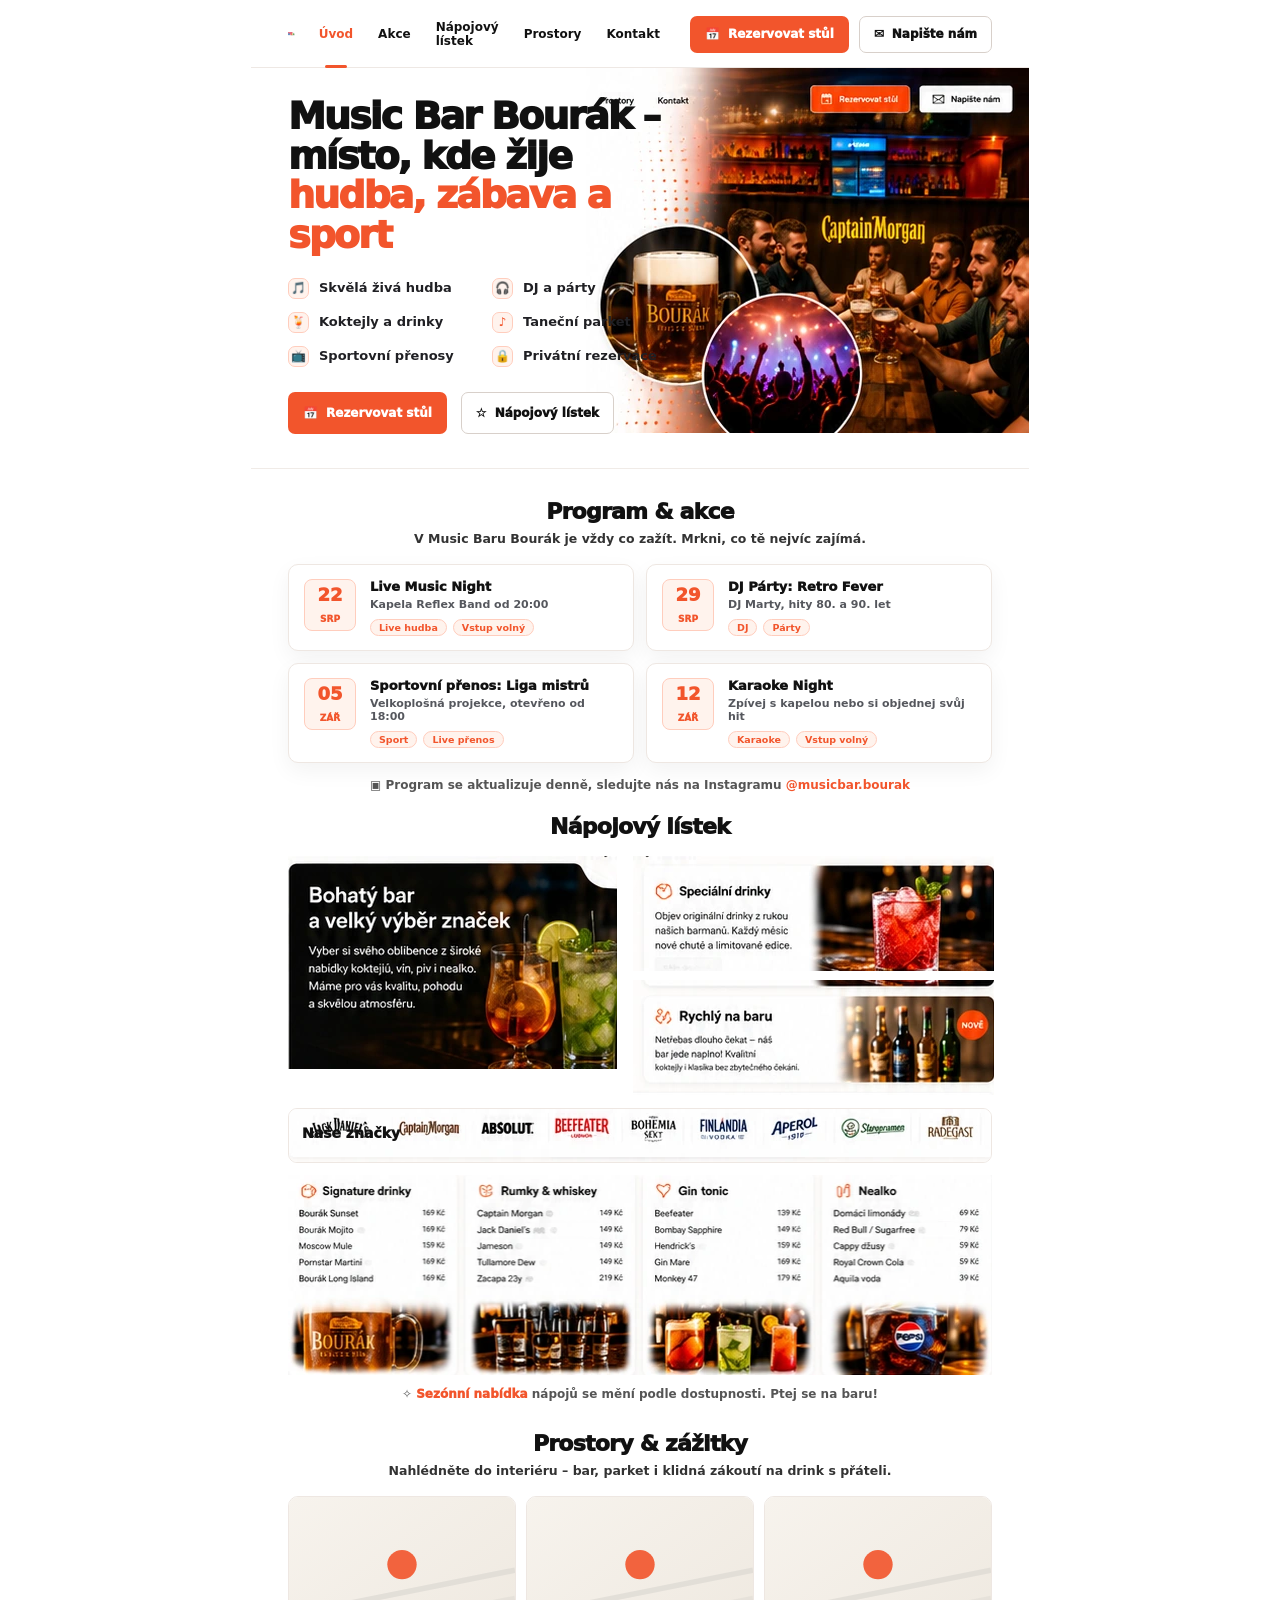
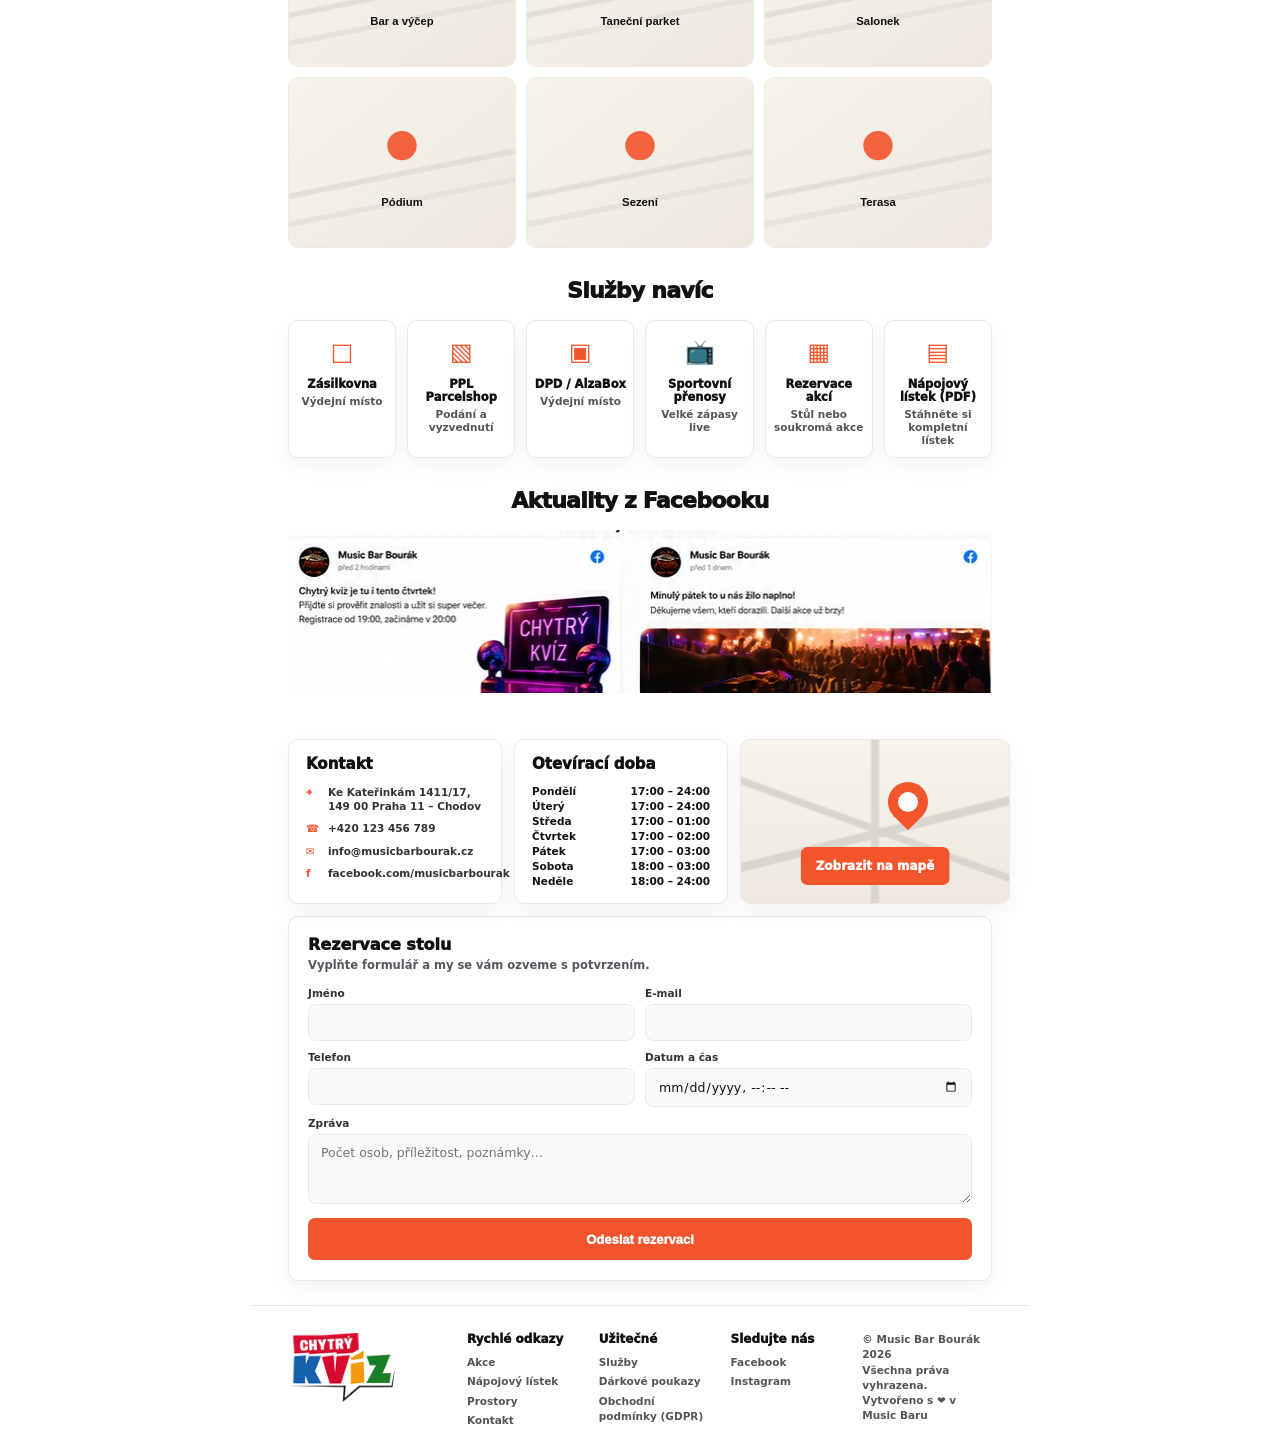
==== index.html @ 4936bbae "Add static onepage site for Music Bar Bourák (Step 1) Refactors the provided HTML/CSS mockup into a " ====
<!doctype html>
<html lang="cs">
<head>
<meta charset="utf-8">
<meta name="viewport" content="width=device-width, initial-scale=1, viewport-fit=cover">
<title>Music Bar Bourák – hudba, zábava a sport</title>
<meta name="description" content="Music Bar Bourák: živá hudba, DJ párty, koktejly, sportovní přenosy a privátní rezervace. Praha 11 – Chodov.">
<style>
:root {
  --orange:#f2552c;
  --ink:#111;
  --muted:#55575d;
  --line:#eee7e2;
  --bg:#fff;
  --max:778px;
}
* { box-sizing:border-box; }
html {
  scroll-behavior:smooth;
  scroll-padding-top:80px;
}
body {
  margin:0;
  background:#fff;
  color:var(--ink);
  font-family:Inter, ui-sans-serif, system-ui, -apple-system, BlinkMacSystemFont, "Segoe UI", Arial, sans-serif;
  -webkit-font-smoothing:antialiased;
}
a { color:inherit; text-decoration:none; }
img { display:block; max-width:100%; }
.page {
  width:min(100%, var(--max));
  margin:0 auto;
  background:#fff;
  overflow:hidden;
}
.container {
  width:704px;
  max-width:calc(100% - 64px);
  margin:0 auto;
}
.header {
  height:68px;
  position:sticky;
  top:0;
  z-index:40;
  background:rgba(255,255,255,.96);
  backdrop-filter:blur(14px);
  border-bottom:1px solid #eee8e4;
}
.header-inner {
  height:68px;
  display:flex;
  align-items:center;
  gap:24px;
}
.logo img {
  width:104px;
  height:auto;
}
.nav {
  margin-left:auto;
  display:flex;
  align-items:center;
  gap:25px;
  font-size:12px;
  font-weight:850;
}
.nav a {
  position:relative;
  height:68px;
  display:flex;
  align-items:center;
}
.nav a.active {
  color:var(--orange);
}
.nav a.active::after {
  content:"";
  position:absolute;
  left:0;
  right:0;
  bottom:0;
  width:22px;
  height:3px;
  margin:auto;
  border-radius:20px;
  background:var(--orange);
}
.header-buttons {
  display:flex;
  gap:10px;
  margin-left:6px;
}
.btn {
  height:37px;
  display:inline-flex;
  align-items:center;
  justify-content:center;
  gap:8px;
  padding:0 14px;
  border-radius:7px;
  font-size:12px;
  font-weight:950;
  white-space:nowrap;
  border:1px solid transparent;
}
.btn-primary {
  background:var(--orange);
  color:white;
}
.btn-outline {
  background:white;
  color:#111;
  border-color:#d8d0ca;
}

.hero {
  position:relative;
  min-height:310px;
  border-bottom:1px solid #f0ebe7;
  overflow:hidden;
}
.hero-visual {
  position:absolute;
  top:0;
  right:0;
  width:443px;
  height:365px;
  z-index:1;
}
.hero-visual img {
  width:100%;
  height:100%;
  object-fit:cover;
}
.hero-copy {
  position:relative;
  z-index:2;
  width:380px;
  padding:29px 0 34px;
}
.hero-copy h1 {
  margin:0;
  font-size:38px;
  line-height:1.04;
  letter-spacing:-.052em;
  font-weight:950;
}
.hero-copy h1 span {
  color:var(--orange);
}
.features {
  margin:23px 0 0;
  padding:0;
  list-style:none;
  display:grid;
  grid-template-columns:1fr 1fr;
  gap:13px 28px;
}
.features li {
  display:flex;
  align-items:center;
  gap:10px;
  font-size:13px;
  line-height:1.15;
  color:#202024;
  font-weight:800;
}
.ico {
  width:21px;
  height:21px;
  border-radius:7px;
  background:#fff3ed;
  border:1px solid #ffcdbd;
  color:var(--orange);
  display:grid;
  place-items:center;
  font-size:12px;
  flex:0 0 auto;
}
.hero-actions {
  display:flex;
  gap:14px;
  margin-top:25px;
}
.hero-actions .btn {
  height:42px;
  min-width:132px;
  border-radius:7px;
}

.section {
  padding:31px 0 0;
}
.section-title {
  text-align:center;
  margin-bottom:18px;
}
.section-title h2 {
  margin:0;
  font-size:22px;
  line-height:1.05;
  letter-spacing:-.035em;
  font-weight:950;
}
.section-title p {
  margin:8px auto 0;
  color:#333;
  font-size:12.5px;
  font-weight:550;
}
.slice {
  width:100%;
  border-radius:0;
}
.program-note {
  margin:15px auto 0;
  text-align:center;
  color:#555;
  font-size:12px;
  font-weight:650;
}
.program-note span {
  color:var(--orange);
  font-weight:900;
}

/* Program & akce */
.events {
  display:grid;
  grid-template-columns:repeat(2,1fr);
  gap:12px;
}
.event-card {
  display:flex;
  gap:14px;
  padding:14px 15px;
  border:1px solid var(--line);
  border-radius:10px;
  background:#fff;
  box-shadow:0 8px 22px rgba(25,18,14,.05);
}
.event-date {
  flex:0 0 auto;
  width:52px;
  height:52px;
  border-radius:8px;
  background:#fff3ed;
  border:1px solid #ffcdbd;
  color:var(--orange);
  display:grid;
  place-items:center;
  text-align:center;
  font-weight:950;
  line-height:1.1;
}
.event-date .day { font-size:18px; }
.event-date .mon { font-size:9px; text-transform:uppercase; }
.event-body h3 {
  margin:0 0 4px;
  font-size:13px;
  font-weight:950;
}
.event-body p {
  margin:0 0 8px;
  font-size:11px;
  color:var(--muted);
  font-weight:650;
}
.event-tags {
  display:flex;
  gap:6px;
  flex-wrap:wrap;
}
.event-tags span {
  font-size:9.5px;
  font-weight:800;
  color:var(--orange);
  background:#fff3ed;
  border:1px solid #ffcdbd;
  border-radius:20px;
  padding:2px 8px;
}

.drink-section {
  padding-top:23px;
}
.drink-layout {
  display:grid;
  grid-template-columns:329px 361px;
  gap:16px;
  align-items:start;
}
.drink-stack {
  display:grid;
  gap:9px;
}
.brands {
  margin-top:13px;
  position:relative;
  overflow:hidden;
  border-radius:9px;
  border:1px solid #eee7e2;
  background:white;
}
.brands-title {
  position:absolute;
  z-index:2;
  left:13px;
  top:16px;
  font-size:14px;
  font-weight:950;
}
.brand-track {
  width:max-content;
  display:flex;
  animation:brandsMove 32s linear infinite;
}
.brand-track img {
  width:704px;
  max-width:none;
  height:53px;
  object-fit:cover;
}
.brands:hover .brand-track {
  animation-play-state:paused;
}
@keyframes brandsMove {
  from { transform:translateX(0); }
  to { transform:translateX(-704px); }
}

.drink-foot {
  text-align:center;
  margin:12px 0 0;
  font-size:12px;
  color:#555;
  font-weight:650;
}
.drink-foot span {
  color:var(--orange);
  font-weight:950;
}
.services {
  display:grid;
  grid-template-columns:repeat(6,1fr);
  gap:11px;
}
.service-card {
  min-height:96px;
  padding:14px 6px 10px;
  border:1px solid #eee7e2;
  border-radius:10px;
  background:#fff;
  text-align:center;
  box-shadow:0 8px 22px rgba(25,18,14,.05);
}
.service-icon {
  width:35px;
  height:35px;
  margin:0 auto 8px;
  display:grid;
  place-items:center;
  color:var(--orange);
  font-size:24px;
}
.service-card h3 {
  margin:0 0 4px;
  font-size:11.5px;
  line-height:1.12;
  font-weight:950;
}
.service-card p {
  margin:0;
  color:#555;
  font-size:10.5px;
  line-height:1.25;
  font-weight:650;
}

/* Prostory & zážitky - fotogalerie */
.gallery {
  display:grid;
  grid-template-columns:repeat(3,1fr);
  gap:10px;
}
.gallery figure {
  margin:0;
  overflow:hidden;
  border-radius:10px;
  border:1px solid var(--line);
  aspect-ratio:4/3;
}
.gallery img {
  width:100%;
  height:100%;
  object-fit:cover;
}

.contact-wrap {
  display:grid;
  grid-template-columns:214px 214px 270px;
  gap:12px;
  margin-top:15px;
}
.info-card {
  min-height:150px;
  border:1px solid #eee7e2;
  border-radius:10px;
  background:white;
  box-shadow:0 8px 22px rgba(25,18,14,.05);
  padding:16px 17px;
}
.info-card h3 {
  margin:0 0 13px;
  font-size:15px;
  line-height:1.1;
  font-weight:950;
}
.contact-list {
  display:grid;
  gap:8px;
}
.contact-list div {
  display:flex;
  gap:8px;
  color:#333;
  font-size:10.5px;
  line-height:1.35;
  font-weight:650;
}
.contact-list b {
  color:var(--orange);
  width:14px;
  flex:0 0 auto;
}
.hours {
  display:grid;
  gap:3px;
  color:#111;
  font-size:10.5px;
  font-weight:650;
}
.hours div {
  display:flex;
  justify-content:space-between;
  gap:10px;
}
.map {
  position:relative;
  min-height:150px;
  overflow:hidden;
  border-radius:10px;
  border:1px solid #eee7e2;
  background:
    linear-gradient(20deg, transparent 45%, #d9d6d0 46% 48%, transparent 49%),
    linear-gradient(-14deg, transparent 42%, #d9d6d0 43% 46%, transparent 47%),
    linear-gradient(90deg, transparent 48%, #d9d6d0 49% 51%, transparent 52%),
    linear-gradient(#f7f3ed,#eee8df);
  box-shadow:0 8px 22px rgba(25,18,14,.05);
}
.pin {
  position:absolute;
  left:55%;
  top:26%;
  width:40px;
  height:40px;
  border-radius:50% 50% 50% 0;
  background:var(--orange);
  transform:rotate(-45deg);
}
.pin::after {
  content:"";
  position:absolute;
  inset:10px;
  border-radius:50%;
  background:white;
}
.map .btn {
  position:absolute;
  left:50%;
  bottom:18px;
  transform:translateX(-50%);
  height:38px;
  min-width:130px;
}

/* Rezervační formulář */
.reserve-card {
  margin-top:12px;
  border:1px solid var(--line);
  border-radius:10px;
  background:#fff;
  box-shadow:0 8px 22px rgba(25,18,14,.05);
  padding:18px 19px 20px;
}
.reserve-card h3 {
  margin:0 0 4px;
  font-size:16px;
  font-weight:950;
}
.reserve-card > p {
  margin:0 0 15px;
  font-size:11.5px;
  color:var(--muted);
  font-weight:600;
}
.reserve-form {
  display:grid;
  grid-template-columns:1fr 1fr;
  gap:10px;
}
.field-full { grid-column:1 / -1; }
.reserve-form label {
  display:block;
  margin-bottom:5px;
  font-size:10.5px;
  font-weight:800;
  color:#333;
}
.reserve-form input,
.reserve-form textarea {
  width:100%;
  padding:10px 12px;
  border:1px solid #eee7e2;
  border-radius:8px;
  background:#fbf9f7;
  font-family:inherit;
  font-size:12.5px;
  color:var(--ink);
}
.reserve-form input:focus,
.reserve-form textarea:focus {
  outline:2px solid var(--orange);
  outline-offset:1px;
  background:#fff;
}
.reserve-form textarea {
  resize:vertical;
  min-height:70px;
}
.reserve-form .btn {
  height:42px;
  width:100%;
  border:none;
  cursor:pointer;
  font-size:13px;
}

.footer {
  margin-top:24px;
  padding:26px 0 22px;
  border-top:1px solid #eee7e2;
}
.footer-grid {
  display:grid;
  grid-template-columns:160px 1fr 1fr 1fr 1.15fr;
  gap:19px;
  align-items:start;
}
.footer-logo {
  width:115px;
}
.footer h4 {
  margin:0 0 9px;
  font-size:12px;
  font-weight:950;
}
.footer ul {
  list-style:none;
  margin:0;
  padding:0;
  display:grid;
  gap:4px;
}
.footer li,
.footer p {
  margin:0;
  color:#555;
  font-size:10.5px;
  line-height:1.45;
  font-weight:600;
}

.mobile-nav {
  display:none;
}

@media (max-width:780px) {
  .page {
    width:100%;
  }
  .container {
    width:calc(100% - 24px);
    max-width:none;
  }
  .nav,.header-buttons {
    display:none;
  }
  .header-inner {
    height:64px;
  }
  .hero {
    min-height:auto;
  }
  .hero-copy {
    width:100%;
    padding:26px 0 18px;
  }
  .hero-copy h1 {
    font-size:38px;
  }
  .features {
    grid-template-columns:1fr;
  }
  .hero-visual {
    position:relative;
    width:100%;
    height:auto;
  }
  .hero-visual img {
    height:auto;
  }
  .drink-layout,
  .contact-wrap,
  .footer-grid {
    grid-template-columns:1fr;
  }
  .services,
  .events,
  .gallery {
    grid-template-columns:repeat(2,1fr);
  }
  .reserve-form {
    grid-template-columns:1fr;
  }
  .brands-title {
    position:static;
    padding:12px 12px 0;
  }
  .brand-track img {
    width:704px;
  }
  body {
    padding-bottom:96px;
  }
  .mobile-nav {
    position:fixed;
    left:12px;
    right:12px;
    bottom:12px;
    z-index:80;
    display:grid;
    grid-template-columns:repeat(4,1fr);
    gap:8px;
    padding:9px;
    border-radius:18px;
    background:rgba(16,16,16,.96);
    box-shadow:0 18px 34px rgba(0,0,0,.24);
  }
  .mobile-nav a {
    display:grid;
    place-items:center;
    color:white;
    font-size:11px;
    font-weight:800;
  }
  .mobile-nav span {
    font-size:17px;
  }
}
</style>
</head>
<body>
<div class="page">
  <header class="header">
    <div class="container header-inner">
      <a class="logo" href="#uvod" aria-label="Music Bar Bourák – úvod"><img src="assets/images/logo.png" alt="Music Bar Bourák"></a>
      <nav class="nav" aria-label="Hlavní navigace">
        <a class="active" href="#uvod">Úvod</a>
        <a href="#program">Akce</a>
        <a href="#napoje">Nápojový lístek</a>
        <a href="#prostory">Prostory</a>
        <a href="#kontakt">Kontakt</a>
      </nav>
      <div class="header-buttons">
        <a class="btn btn-primary" href="#kontakt"><span aria-hidden="true">📅</span> Rezervovat stůl</a>
        <a class="btn btn-outline" href="#kontakt"><span aria-hidden="true">✉</span> Napište nám</a>
      </div>
    </div>
  </header>

  <main id="uvod">
    <section class="hero">
      <div class="container">
        <div class="hero-copy">
          <h1>Music Bar Bourák –<br>místo, kde žije<br><span>hudba, zábava a sport</span></h1>
          <ul class="features">
            <li><span class="ico" aria-hidden="true">🎵</span>Skvělá živá hudba</li>
            <li><span class="ico" aria-hidden="true">🎧</span>DJ a párty</li>
            <li><span class="ico" aria-hidden="true">🍹</span>Koktejly a drinky</li>
            <li><span class="ico" aria-hidden="true">♪</span>Taneční parket</li>
            <li><span class="ico" aria-hidden="true">📺</span>Sportovní přenosy</li>
            <li><span class="ico" aria-hidden="true">🔒</span>Privátní rezervace</li>
          </ul>
          <div class="hero-actions">
            <a class="btn btn-primary" href="#kontakt"><span aria-hidden="true">📅</span> Rezervovat stůl</a>
            <a class="btn btn-outline" href="#napoje"><span aria-hidden="true">☆</span> Nápojový lístek</a>
          </div>
        </div>
        <div class="hero-visual">
          <img src="assets/images/hero.webp" alt="Interiér Music Bar Bourák s barem a hosty">
        </div>
      </div>
    </section>

    <section class="section" id="program">
      <div class="container">
        <div class="section-title">
          <h2>Program & akce</h2>
          <p>V Music Baru Bourák je vždy co zažít. Mrkni, co tě nejvíc zajímá.</p>
        </div>
        <div class="events">
          <article class="event-card">
            <div class="event-date" aria-hidden="true"><span class="day">22</span><span class="mon">Srp</span></div>
            <div class="event-body">
              <h3>Live Music Night</h3>
              <p>Kapela Reflex Band od 20:00</p>
              <div class="event-tags"><span>Live hudba</span><span>Vstup volný</span></div>
            </div>
          </article>
          <article class="event-card">
            <div class="event-date" aria-hidden="true"><span class="day">29</span><span class="mon">Srp</span></div>
            <div class="event-body">
              <h3>DJ Párty: Retro Fever</h3>
              <p>DJ Marty, hity 80. a 90. let</p>
              <div class="event-tags"><span>DJ</span><span>Párty</span></div>
            </div>
          </article>
          <article class="event-card">
            <div class="event-date" aria-hidden="true"><span class="day">05</span><span class="mon">Zář</span></div>
            <div class="event-body">
              <h3>Sportovní přenos: Liga mistrů</h3>
              <p>Velkoplošná projekce, otevřeno od 18:00</p>
              <div class="event-tags"><span>Sport</span><span>Live přenos</span></div>
            </div>
          </article>
          <article class="event-card">
            <div class="event-date" aria-hidden="true"><span class="day">12</span><span class="mon">Zář</span></div>
            <div class="event-body">
              <h3>Karaoke Night</h3>
              <p>Zpívej s kapelou nebo si objednej svůj hit</p>
              <div class="event-tags"><span>Karaoke</span><span>Vstup volný</span></div>
            </div>
          </article>
        </div>
        <p class="program-note">▣ Program se aktualizuje denně, sledujte nás na Instagramu <span>@musicbar.bourak</span></p>
      </div>
    </section>

    <section class="section drink-section" id="napoje">
      <div class="container">
        <div class="section-title">
          <h2>Nápojový lístek</h2>
        </div>

        <div class="drink-layout">
          <img src="assets/images/drinks-bar.webp" alt="Bohatý bar a velký výběr značek" loading="lazy">
          <div class="drink-stack">
            <img src="assets/images/drinks-special.webp" alt="Speciální drinky" loading="lazy">
            <img src="assets/images/drinks-news.webp" alt="Novinky na baru" loading="lazy">
          </div>
        </div>

        <div class="brands">
          <div class="brands-title">Naše značky</div>
          <div class="brands-slider">
            <div class="brand-track">
              <img src="assets/images/brands-strip.webp" alt="Značky alkoholu na baru" loading="lazy">
              <img src="assets/images/brands-strip.webp" alt="" loading="lazy">
              <img src="assets/images/brands-strip.webp" alt="" loading="lazy">
            </div>
          </div>
        </div>

        <img class="slice" style="margin-top:12px" src="assets/images/drinks-menu.webp" alt="Kategorie nápojového lístku" loading="lazy">
        <p class="drink-foot">✧ <span>Sezónní nabídka</span> nápojů se mění podle dostupnosti. Ptej se na baru!</p>
      </div>
    </section>

    <section class="section" id="prostory">
      <div class="container">
        <div class="section-title">
          <h2>Prostory & zážitky</h2>
          <p>Nahlédněte do interiéru – bar, parket i klidná zákoutí na drink s přáteli.</p>
        </div>
        <div class="gallery">
          <figure><img src="assets/images/prostory/prostory-1.svg" alt="Bar a výčep Music Bar Bourák" loading="lazy"></figure>
          <figure><img src="assets/images/prostory/prostory-2.svg" alt="Taneční parket" loading="lazy"></figure>
          <figure><img src="assets/images/prostory/prostory-3.svg" alt="Salonek pro privátní akce" loading="lazy"></figure>
          <figure><img src="assets/images/prostory/prostory-4.svg" alt="Pódium pro živou hudbu" loading="lazy"></figure>
          <figure><img src="assets/images/prostory/prostory-5.svg" alt="Sezení pro hosty" loading="lazy"></figure>
          <figure><img src="assets/images/prostory/prostory-6.svg" alt="Terasa" loading="lazy"></figure>
        </div>
      </div>
    </section>

    <section class="section" id="sluzby">
      <div class="container">
        <div class="section-title">
          <h2>Služby navíc</h2>
        </div>
        <div class="services">
          <article class="service-card"><div class="service-icon" aria-hidden="true">□</div><h3>Zásilkovna</h3><p>Výdejní místo</p></article>
          <article class="service-card"><div class="service-icon" aria-hidden="true">▧</div><h3>PPL Parcelshop</h3><p>Podání a vyzvednutí</p></article>
          <article class="service-card"><div class="service-icon" aria-hidden="true">▣</div><h3>DPD / AlzaBox</h3><p>Výdejní místo</p></article>
          <article class="service-card"><div class="service-icon" aria-hidden="true">📺</div><h3>Sportovní přenosy</h3><p>Velké zápasy live</p></article>
          <article class="service-card"><div class="service-icon" aria-hidden="true">▦</div><h3>Rezervace akcí</h3><p>Stůl nebo soukromá akce</p></article>
          <article class="service-card"><div class="service-icon" aria-hidden="true">▤</div><h3>Nápojový lístek (PDF)</h3><p>Stáhněte si kompletní lístek</p></article>
        </div>
      </div>
    </section>

    <section class="section" id="facebook">
      <div class="container">
        <div class="section-title">
          <h2>Aktuality z Facebooku</h2>
        </div>
        <img class="slice" src="assets/images/facebook-feed.webp" alt="Aktuality z Facebooku" loading="lazy">
      </div>
    </section>

    <section class="section" id="kontakt">
      <div class="container">
        <div class="contact-wrap">
          <article class="info-card">
            <h3>Kontakt</h3>
            <div class="contact-list">
              <div><b aria-hidden="true">⌖</b><span>Ke Kateřinkám 1411/17,<br>149 00 Praha 11 – Chodov</span></div>
              <div><b aria-hidden="true">☎</b><span>+420 123 456 789</span></div>
              <div><b aria-hidden="true">✉</b><span>info@musicbarbourak.cz</span></div>
              <div><b aria-hidden="true">f</b><span>facebook.com/musicbarbourak</span></div>
            </div>
          </article>
          <article class="info-card">
            <h3>Otevírací doba</h3>
            <div class="hours">
              <div><span>Pondělí</span><b>17:00 – 24:00</b></div>
              <div><span>Úterý</span><b>17:00 – 24:00</b></div>
              <div><span>Středa</span><b>17:00 – 01:00</b></div>
              <div><span>Čtvrtek</span><b>17:00 – 02:00</b></div>
              <div><span>Pátek</span><b>17:00 – 03:00</b></div>
              <div><span>Sobota</span><b>18:00 – 03:00</b></div>
              <div><span>Neděle</span><b>18:00 – 24:00</b></div>
            </div>
          </article>
          <article class="map" aria-label="Mapa umístění baru">
            <div class="pin" aria-hidden="true"></div>
            <a class="btn btn-primary" href="https://www.google.com/maps/search/?api=1&query=Ke+Kate%C5%99ink%C3%A1m+1411%2F17+Praha">Zobrazit na mapě</a>
          </article>
        </div>

        <div class="reserve-card">
          <h3>Rezervace stolu</h3>
          <p>Vyplňte formulář a my se vám ozveme s potvrzením.</p>
          <form class="reserve-form" action="#" method="post">
            <div>
              <label for="res-name">Jméno</label>
              <input id="res-name" name="name" type="text" autocomplete="name" required>
            </div>
            <div>
              <label for="res-email">E-mail</label>
              <input id="res-email" name="email" type="email" autocomplete="email" required>
            </div>
            <div>
              <label for="res-phone">Telefon</label>
              <input id="res-phone" name="phone" type="tel" autocomplete="tel">
            </div>
            <div>
              <label for="res-date">Datum a čas</label>
              <input id="res-date" name="date" type="datetime-local">
            </div>
            <div class="field-full">
              <label for="res-message">Zpráva</label>
              <textarea id="res-message" name="message" placeholder="Počet osob, příležitost, poznámky…"></textarea>
            </div>
            <div class="field-full">
              <button class="btn btn-primary" type="submit">Odeslat rezervaci</button>
            </div>
          </form>
        </div>
      </div>
    </section>
  </main>

  <footer class="footer">
    <div class="container footer-grid">
      <div><img class="footer-logo" src="assets/images/logo.png" alt="Music Bar Bourák" loading="lazy"></div>
      <div><h4>Rychlé odkazy</h4><ul><li>Akce</li><li>Nápojový lístek</li><li>Prostory</li><li>Kontakt</li></ul></div>
      <div><h4>Užitečné</h4><ul><li>Služby</li><li>Dárkové poukazy</li><li>Obchodní podmínky (GDPR)</li></ul></div>
      <div><h4>Sledujte nás</h4><ul><li>Facebook</li><li>Instagram</li></ul></div>
      <div><p>© Music Bar Bourák 2026<br>Všechna práva vyhrazena.</p><p>Vytvořeno s ❤ v Music Baru</p></div>
    </div>
  </footer>
</div>

<nav class="mobile-nav" aria-label="Mobilní navigace">
  <a href="#program"><span aria-hidden="true">▦</span>Akce</a>
  <a href="#napoje"><span aria-hidden="true">🍹</span>Nápoje</a>
  <a href="#sluzby"><span aria-hidden="true">□</span>Služby</a>
  <a href="#kontakt"><span aria-hidden="true">⌖</span>Kontakt</a>
</nav>
</body>
</html>
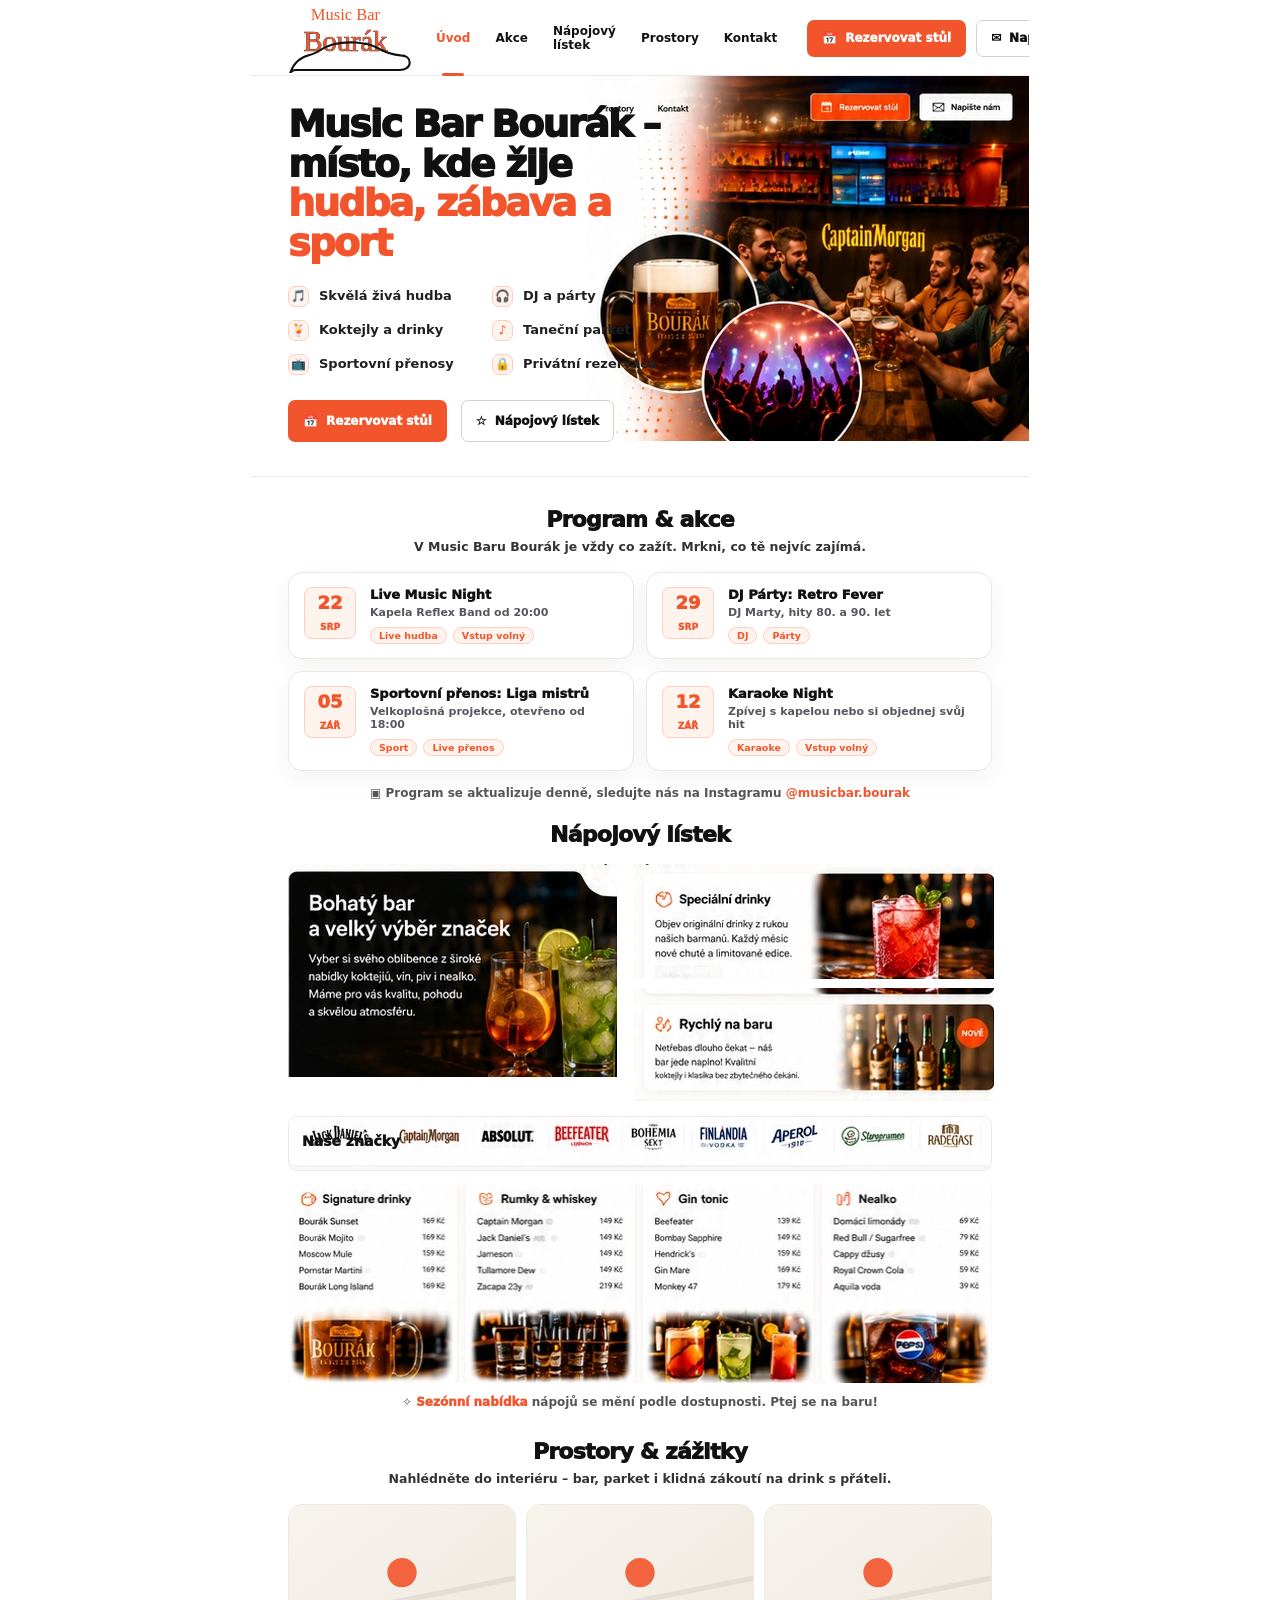
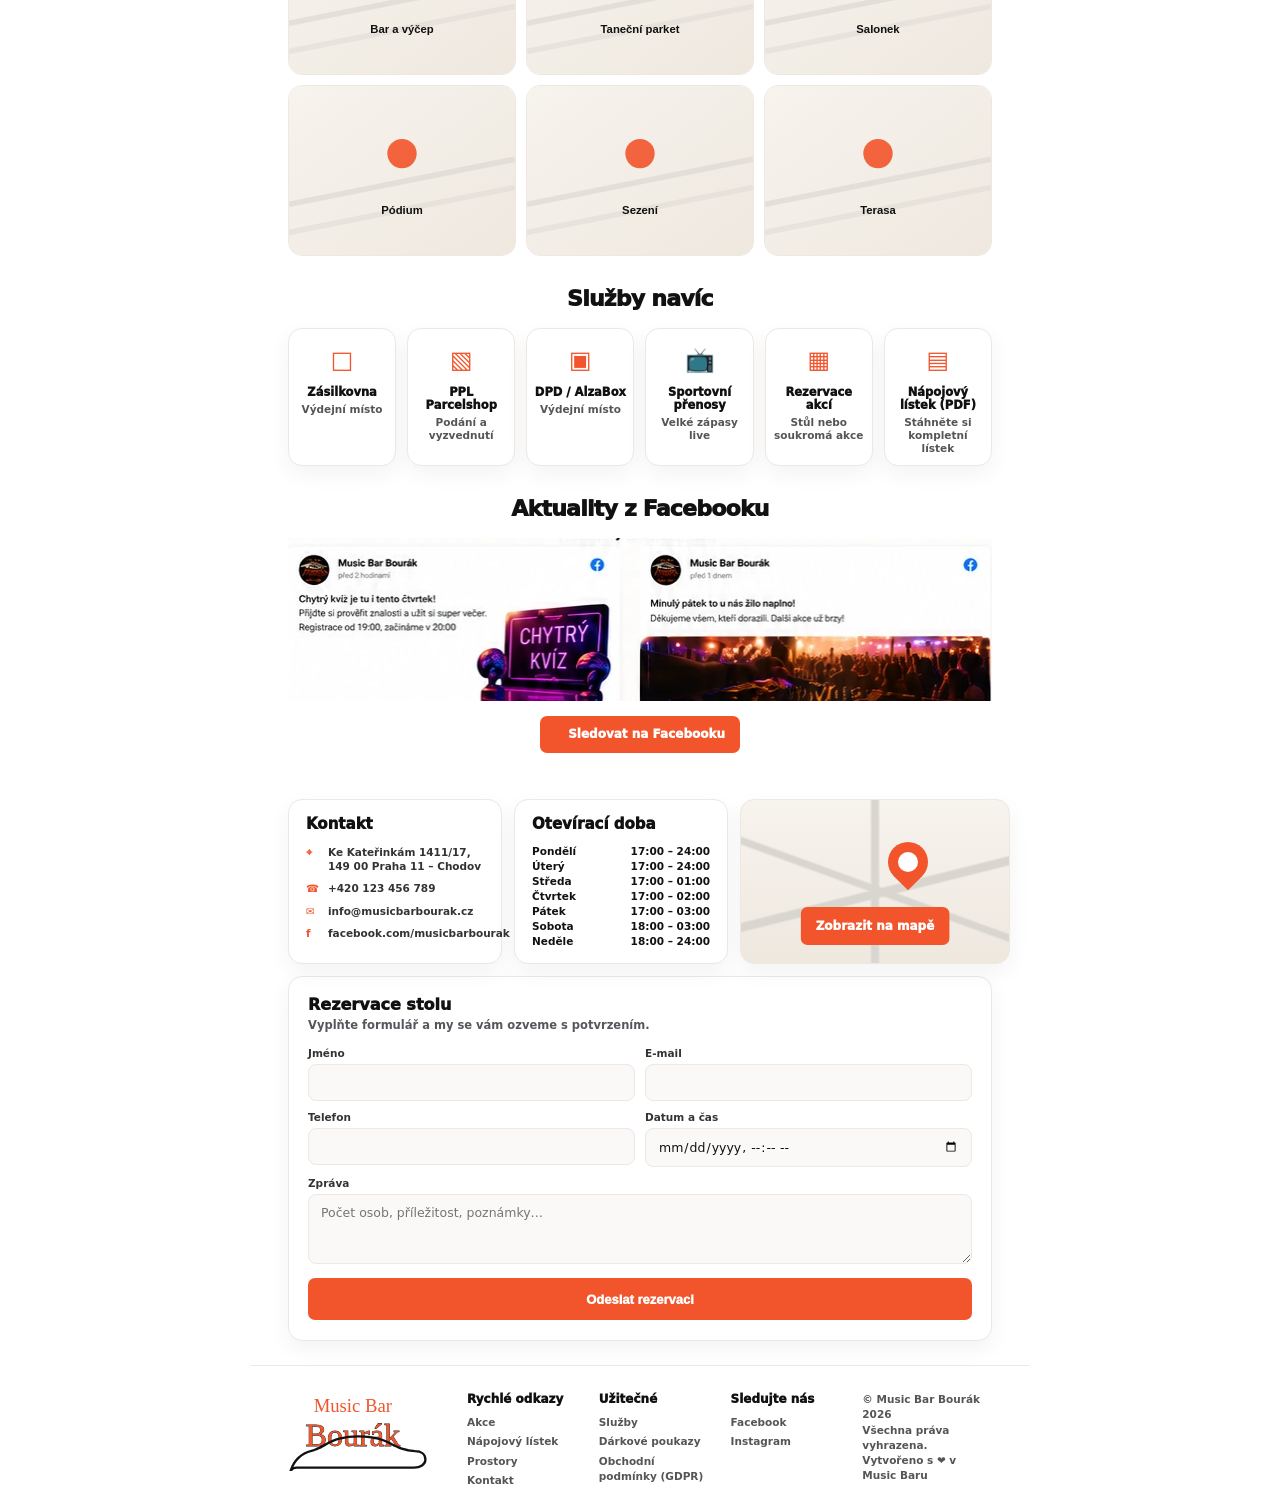
==== commit 4f483a44: "Redesign logo, bigger mobile cards, and wire up Facebook link - Replace the extracted mockup logo wi" ====
--- a/index.html
+++ b/index.html
@@ -6,6 +6,20 @@
 <title>Music Bar Bourák – hudba, zábava a sport</title>
 <meta name="description" content="Music Bar Bourák: živá hudba, DJ párty, koktejly, sportovní přenosy a privátní rezervace. Praha 11 – Chodov.">
 <style>
+@font-face {
+  font-family:'Lobster';
+  src:url('assets/fonts/lobster-latin.woff2') format('woff2');
+  font-weight:400;
+  font-style:normal;
+  font-display:swap;
+}
+@font-face {
+  font-family:'Yellowtail';
+  src:url('assets/fonts/yellowtail-latin.woff2') format('woff2');
+  font-weight:400;
+  font-style:normal;
+  font-display:swap;
+}
 :root {
   --orange:#f2552c;
   --ink:#111;
@@ -17,7 +31,7 @@
 * { box-sizing:border-box; }
 html {
   scroll-behavior:smooth;
-  scroll-padding-top:80px;
+  scroll-padding-top:88px;
 }
 body {
   margin:0;
@@ -40,7 +54,7 @@
   margin:0 auto;
 }
 .header {
-  height:68px;
+  height:76px;
   position:sticky;
   top:0;
   z-index:40;
@@ -49,13 +63,16 @@
   border-bottom:1px solid #eee8e4;
 }
 .header-inner {
-  height:68px;
+  height:76px;
   display:flex;
   align-items:center;
   gap:24px;
 }
-.logo img {
-  width:104px;
+.logo {
+  display:flex;
+}
+.logo svg {
+  width:124px;
   height:auto;
 }
 .nav {
@@ -68,7 +85,7 @@
 }
 .nav a {
   position:relative;
-  height:68px;
+  height:76px;
   display:flex;
   align-items:center;
 }
@@ -237,7 +254,7 @@
   gap:14px;
   padding:14px 15px;
   border:1px solid var(--line);
-  border-radius:10px;
+  border-radius:14px;
   background:#fff;
   box-shadow:0 8px 22px rgba(25,18,14,.05);
 }
@@ -351,7 +368,7 @@
   min-height:96px;
   padding:14px 6px 10px;
   border:1px solid #eee7e2;
-  border-radius:10px;
+  border-radius:14px;
   background:#fff;
   text-align:center;
   box-shadow:0 8px 22px rgba(25,18,14,.05);
@@ -388,7 +405,7 @@
 .gallery figure {
   margin:0;
   overflow:hidden;
-  border-radius:10px;
+  border-radius:14px;
   border:1px solid var(--line);
   aspect-ratio:4/3;
 }
@@ -407,7 +424,7 @@
 .info-card {
   min-height:150px;
   border:1px solid #eee7e2;
-  border-radius:10px;
+  border-radius:14px;
   background:white;
   box-shadow:0 8px 22px rgba(25,18,14,.05);
   padding:16px 17px;
@@ -451,7 +468,7 @@
   position:relative;
   min-height:150px;
   overflow:hidden;
-  border-radius:10px;
+  border-radius:14px;
   border:1px solid #eee7e2;
   background:
     linear-gradient(20deg, transparent 45%, #d9d6d0 46% 48%, transparent 49%),
@@ -490,7 +507,7 @@
 .reserve-card {
   margin-top:12px;
   border:1px solid var(--line);
-  border-radius:10px;
+  border-radius:14px;
   background:#fff;
   box-shadow:0 8px 22px rgba(25,18,14,.05);
   padding:18px 19px 20px;
@@ -560,7 +577,12 @@
   align-items:start;
 }
 .footer-logo {
-  width:115px;
+  width:140px;
+}
+.footer-logo svg {
+  width:100%;
+  height:auto;
+  display:block;
 }
 .footer h4 {
   margin:0 0 9px;
@@ -598,8 +620,17 @@
   .nav,.header-buttons {
     display:none;
   }
+  html {
+    scroll-padding-top:100px;
+  }
+  .header {
+    height:88px;
+  }
   .header-inner {
-    height:64px;
+    height:88px;
+  }
+  .logo svg {
+    width:141px;
   }
   .hero {
     min-height:auto;
@@ -609,10 +640,17 @@
     padding:26px 0 18px;
   }
   .hero-copy h1 {
-    font-size:38px;
+    font-size:40px;
   }
   .features {
     grid-template-columns:1fr;
+  }
+  .features li {
+    font-size:15px;
+  }
+  .hero-actions .btn {
+    font-size:14px;
+    height:46px;
   }
   .hero-visual {
     position:relative;
@@ -622,6 +660,12 @@
   .hero-visual img {
     height:auto;
   }
+  .section-title h2 {
+    font-size:24px;
+  }
+  .section-title p {
+    font-size:14px;
+  }
   .drink-layout,
   .contact-wrap,
   .footer-grid {
@@ -630,7 +674,76 @@
   .services,
   .events,
   .gallery {
-    grid-template-columns:repeat(2,1fr);
+    grid-template-columns:1fr;
+  }
+  .event-card {
+    padding:16px 17px;
+  }
+  .event-body h3 {
+    font-size:15px;
+  }
+  .event-body p {
+    font-size:12.5px;
+  }
+  .event-tags span {
+    font-size:11px;
+  }
+  .gallery figure {
+    aspect-ratio:16/9;
+  }
+  .service-card {
+    text-align:left;
+    display:flex;
+    align-items:center;
+    gap:14px;
+    min-height:auto;
+    padding:14px 16px;
+  }
+  .service-icon {
+    margin:0;
+    flex:0 0 auto;
+  }
+  .service-card h3 {
+    font-size:14px;
+  }
+  .service-card p {
+    font-size:12px;
+  }
+  .program-note,
+  .drink-foot {
+    font-size:13.5px;
+  }
+  .info-card {
+    padding:18px 19px;
+  }
+  .info-card h3 {
+    font-size:17px;
+  }
+  .contact-list div,
+  .hours {
+    font-size:13px;
+  }
+  .reserve-card h3 {
+    font-size:19px;
+  }
+  .reserve-card > p {
+    font-size:13px;
+  }
+  .reserve-form label {
+    font-size:12.5px;
+  }
+  .reserve-form input,
+  .reserve-form textarea {
+    font-size:15px;
+    padding:12px 14px;
+  }
+  .reserve-form .btn {
+    height:48px;
+    font-size:15px;
+  }
+  .footer li,
+  .footer p {
+    font-size:12.5px;
   }
   .reserve-form {
     grid-template-columns:1fr;
@@ -643,7 +756,7 @@
     width:704px;
   }
   body {
-    padding-bottom:96px;
+    padding-bottom:100px;
   }
   .mobile-nav {
     position:fixed;
@@ -654,7 +767,7 @@
     display:grid;
     grid-template-columns:repeat(4,1fr);
     gap:8px;
-    padding:9px;
+    padding:10px;
     border-radius:18px;
     background:rgba(16,16,16,.96);
     box-shadow:0 18px 34px rgba(0,0,0,.24);
@@ -662,12 +775,14 @@
   .mobile-nav a {
     display:grid;
     place-items:center;
+    gap:2px;
     color:white;
-    font-size:11px;
+    font-size:12px;
     font-weight:800;
+    padding:4px 0;
   }
   .mobile-nav span {
-    font-size:17px;
+    font-size:20px;
   }
 }
 </style>
@@ -676,7 +791,13 @@
 <div class="page">
   <header class="header">
     <div class="container header-inner">
-      <a class="logo" href="#uvod" aria-label="Music Bar Bourák – úvod"><img src="assets/images/logo.png" alt="Music Bar Bourák"></a>
+      <a class="logo" href="#uvod" aria-label="Music Bar Bourák – úvod">
+        <svg viewBox="35 8 270 153" role="img" aria-label="Music Bar Bourák">
+          <text x="160" y="46" text-anchor="middle" font-family="Yellowtail, cursive" font-size="36" fill="var(--orange)">Music Bar</text>
+          <text x="160" y="112" text-anchor="middle" font-family="Lobster, cursive" font-size="62" fill="var(--orange)" stroke="#1a1a1a" stroke-width="1.5" paint-order="stroke">Bourák</text>
+          <path d="M40 160 C 46 142, 60 126, 82 121 C 100 117, 110 104, 134 98 C 162 91, 204 92, 230 106 C 248 116, 260 121, 280 122 C 292 122, 300 128, 300 138 C 300 148, 290 154, 278 154 L 52 154 C 44 154, 40 160, 40 160 Z" fill="none" stroke="#111" stroke-width="4.5" stroke-linecap="round" stroke-linejoin="round"/>
+        </svg>
+      </a>
       <nav class="nav" aria-label="Hlavní navigace">
         <a class="active" href="#uvod">Úvod</a>
         <a href="#program">Akce</a>
@@ -828,6 +949,11 @@
           <h2>Aktuality z Facebooku</h2>
         </div>
         <img class="slice" src="assets/images/facebook-feed.webp" alt="Aktuality z Facebooku" loading="lazy">
+        <p class="program-note" style="margin-top:15px">
+          <a class="btn btn-primary" href="https://www.facebook.com/musicbarbourak/" target="_blank" rel="noopener">
+            <span aria-hidden="true">f</span> Sledovat na Facebooku
+          </a>
+        </p>
       </div>
     </section>
 
@@ -840,7 +966,7 @@
               <div><b aria-hidden="true">⌖</b><span>Ke Kateřinkám 1411/17,<br>149 00 Praha 11 – Chodov</span></div>
               <div><b aria-hidden="true">☎</b><span>+420 123 456 789</span></div>
               <div><b aria-hidden="true">✉</b><span>info@musicbarbourak.cz</span></div>
-              <div><b aria-hidden="true">f</b><span>facebook.com/musicbarbourak</span></div>
+              <div><b aria-hidden="true">f</b><a href="https://www.facebook.com/musicbarbourak/" target="_blank" rel="noopener">facebook.com/musicbarbourak</a></div>
             </div>
           </article>
           <article class="info-card">
@@ -896,10 +1022,16 @@
 
   <footer class="footer">
     <div class="container footer-grid">
-      <div><img class="footer-logo" src="assets/images/logo.png" alt="Music Bar Bourák" loading="lazy"></div>
+      <div class="footer-logo" role="img" aria-label="Music Bar Bourák">
+        <svg viewBox="35 8 270 153">
+          <text x="160" y="46" text-anchor="middle" font-family="Yellowtail, cursive" font-size="36" fill="var(--orange)">Music Bar</text>
+          <text x="160" y="112" text-anchor="middle" font-family="Lobster, cursive" font-size="62" fill="var(--orange)" stroke="#1a1a1a" stroke-width="1.5" paint-order="stroke">Bourák</text>
+          <path d="M40 160 C 46 142, 60 126, 82 121 C 100 117, 110 104, 134 98 C 162 91, 204 92, 230 106 C 248 116, 260 121, 280 122 C 292 122, 300 128, 300 138 C 300 148, 290 154, 278 154 L 52 154 C 44 154, 40 160, 40 160 Z" fill="none" stroke="#111" stroke-width="4.5" stroke-linecap="round" stroke-linejoin="round"/>
+        </svg>
+      </div>
       <div><h4>Rychlé odkazy</h4><ul><li>Akce</li><li>Nápojový lístek</li><li>Prostory</li><li>Kontakt</li></ul></div>
       <div><h4>Užitečné</h4><ul><li>Služby</li><li>Dárkové poukazy</li><li>Obchodní podmínky (GDPR)</li></ul></div>
-      <div><h4>Sledujte nás</h4><ul><li>Facebook</li><li>Instagram</li></ul></div>
+      <div><h4>Sledujte nás</h4><ul><li><a href="https://www.facebook.com/musicbarbourak/" target="_blank" rel="noopener">Facebook</a></li><li>Instagram</li></ul></div>
       <div><p>© Music Bar Bourák 2026<br>Všechna práva vyhrazena.</p><p>Vytvořeno s ❤ v Music Baru</p></div>
     </div>
   </footer>
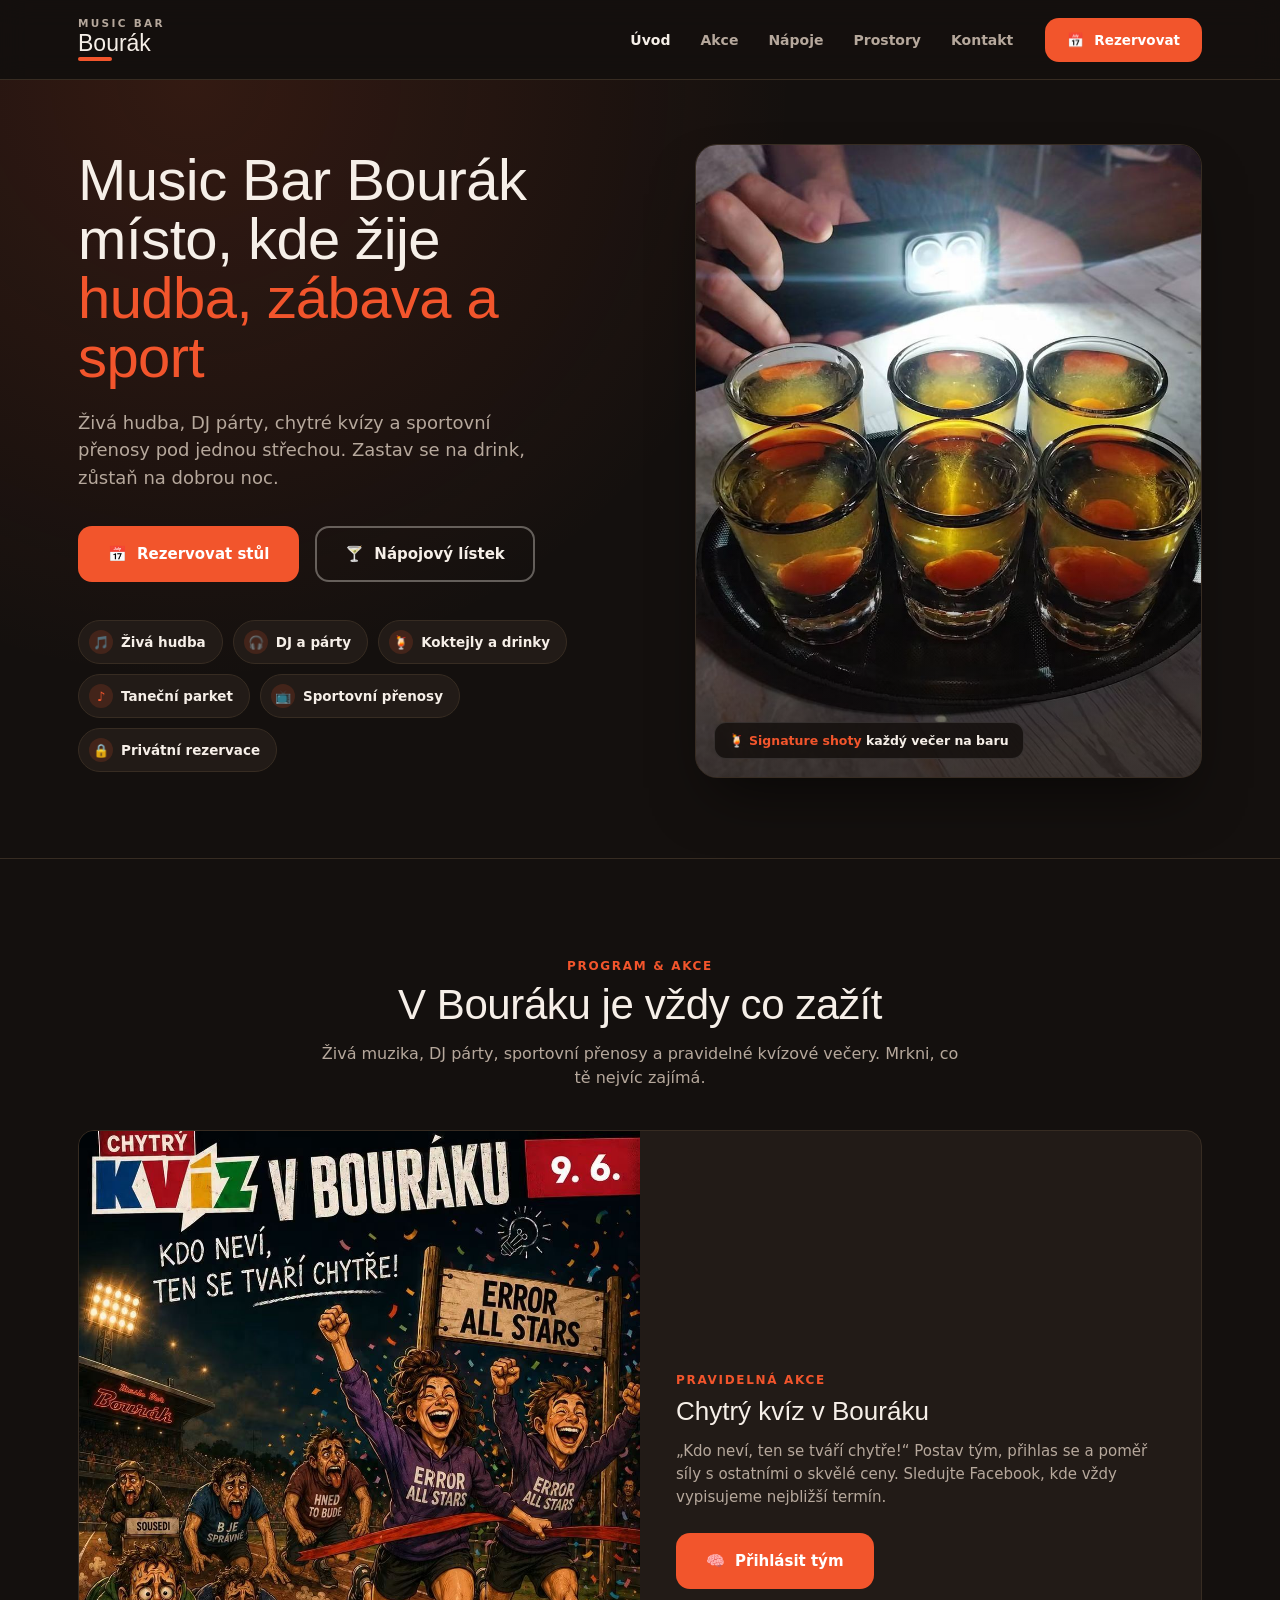
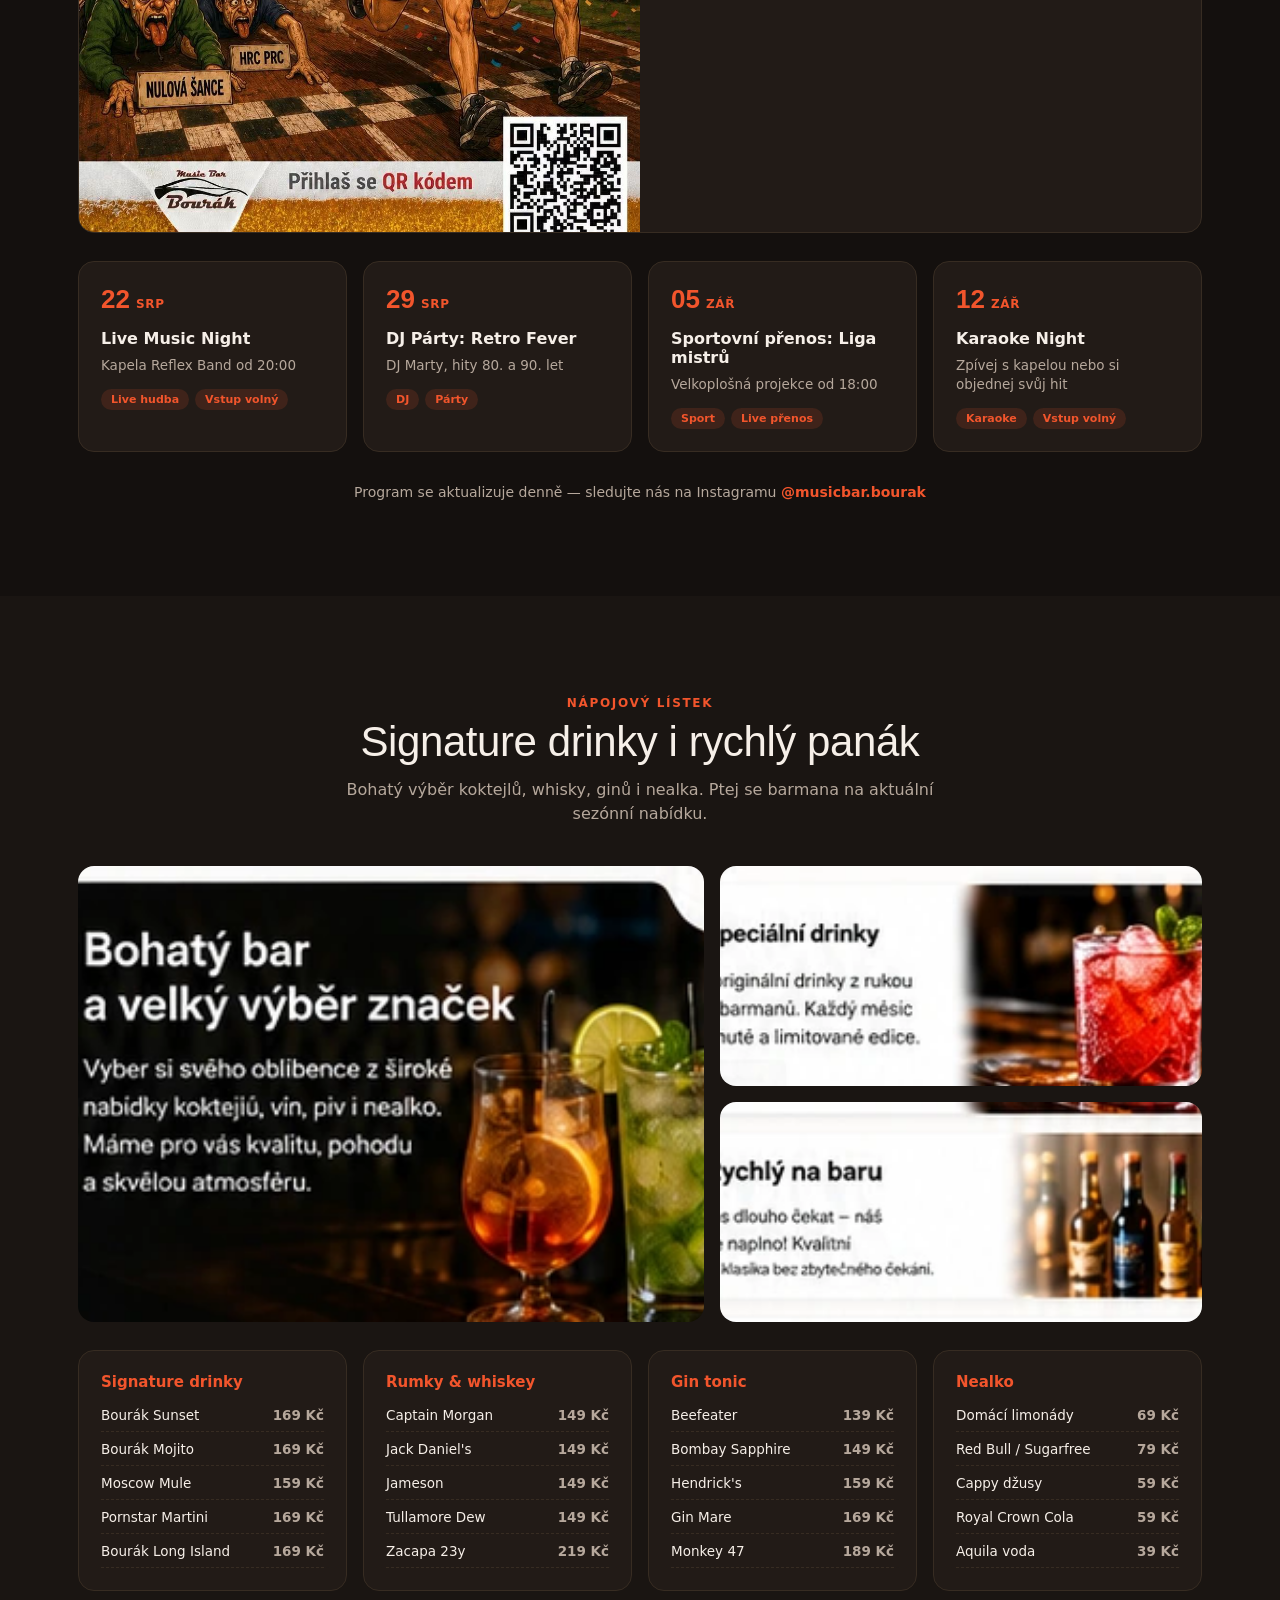
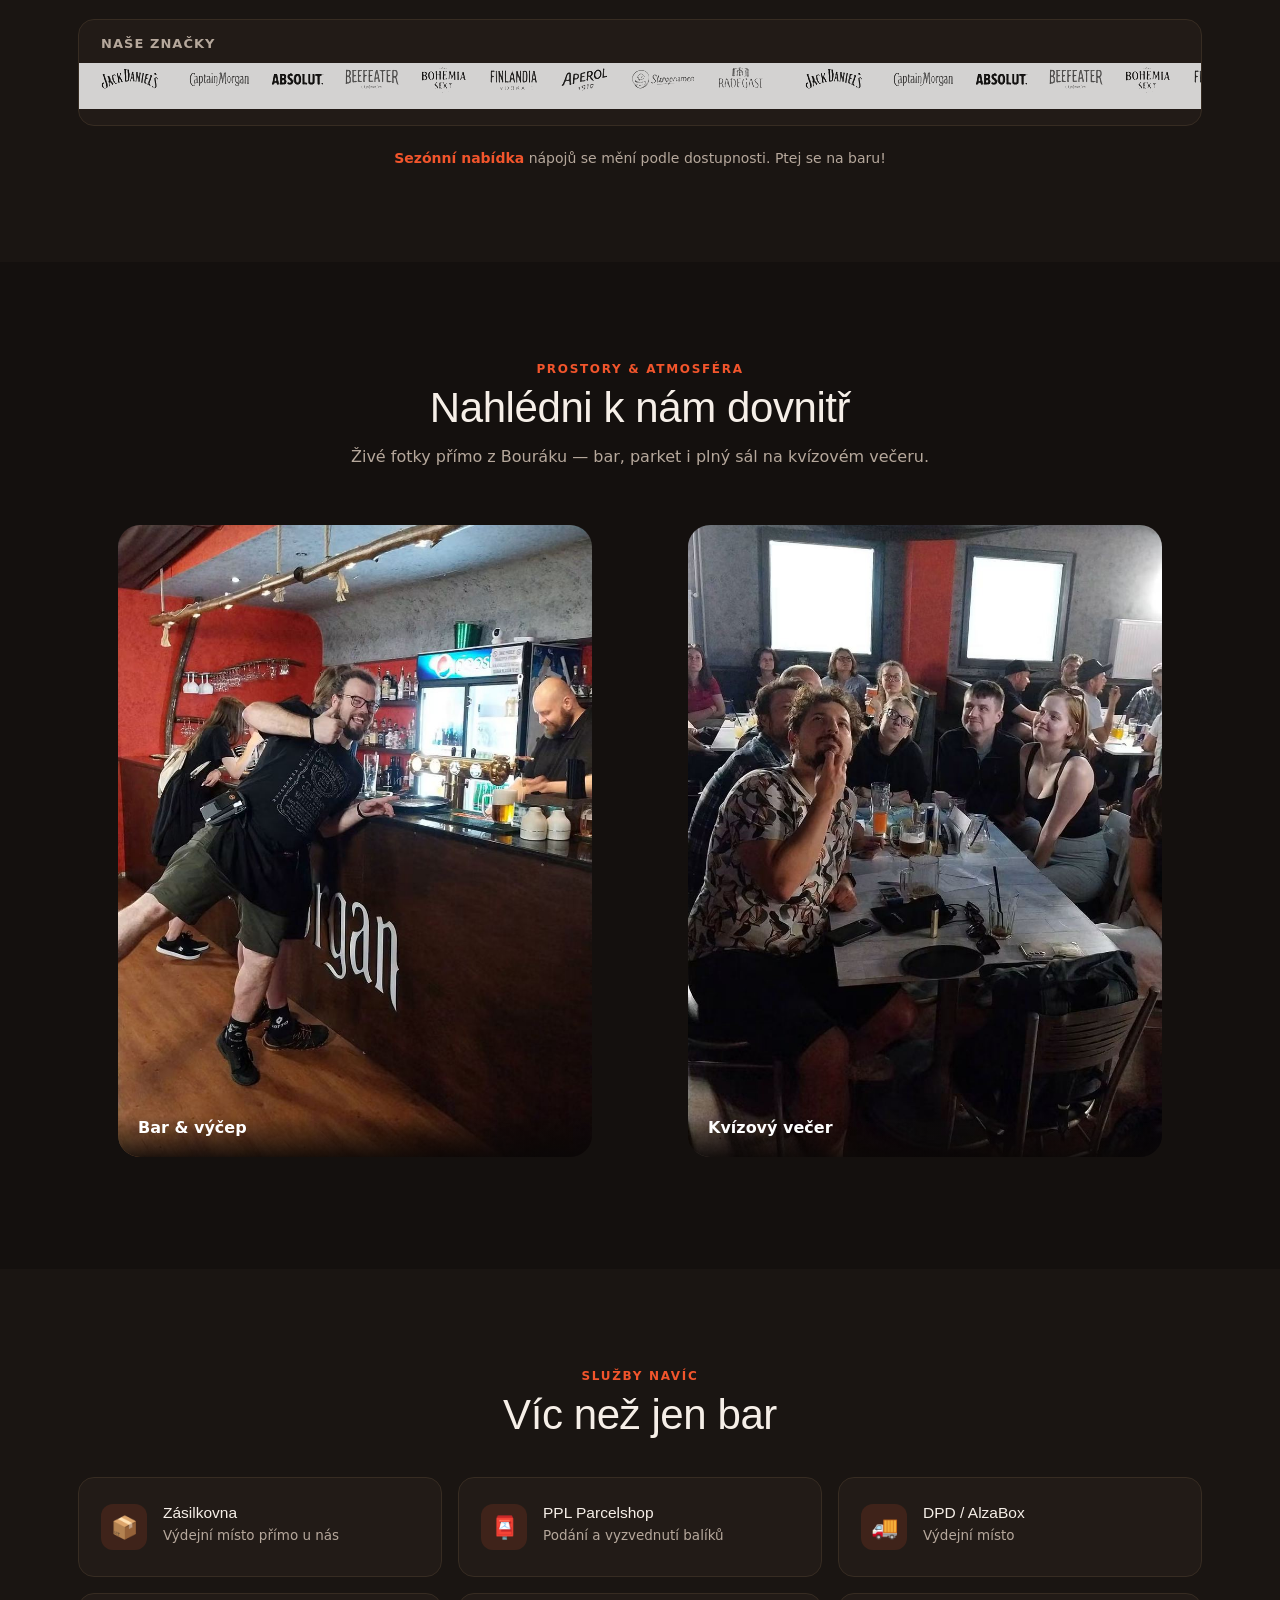
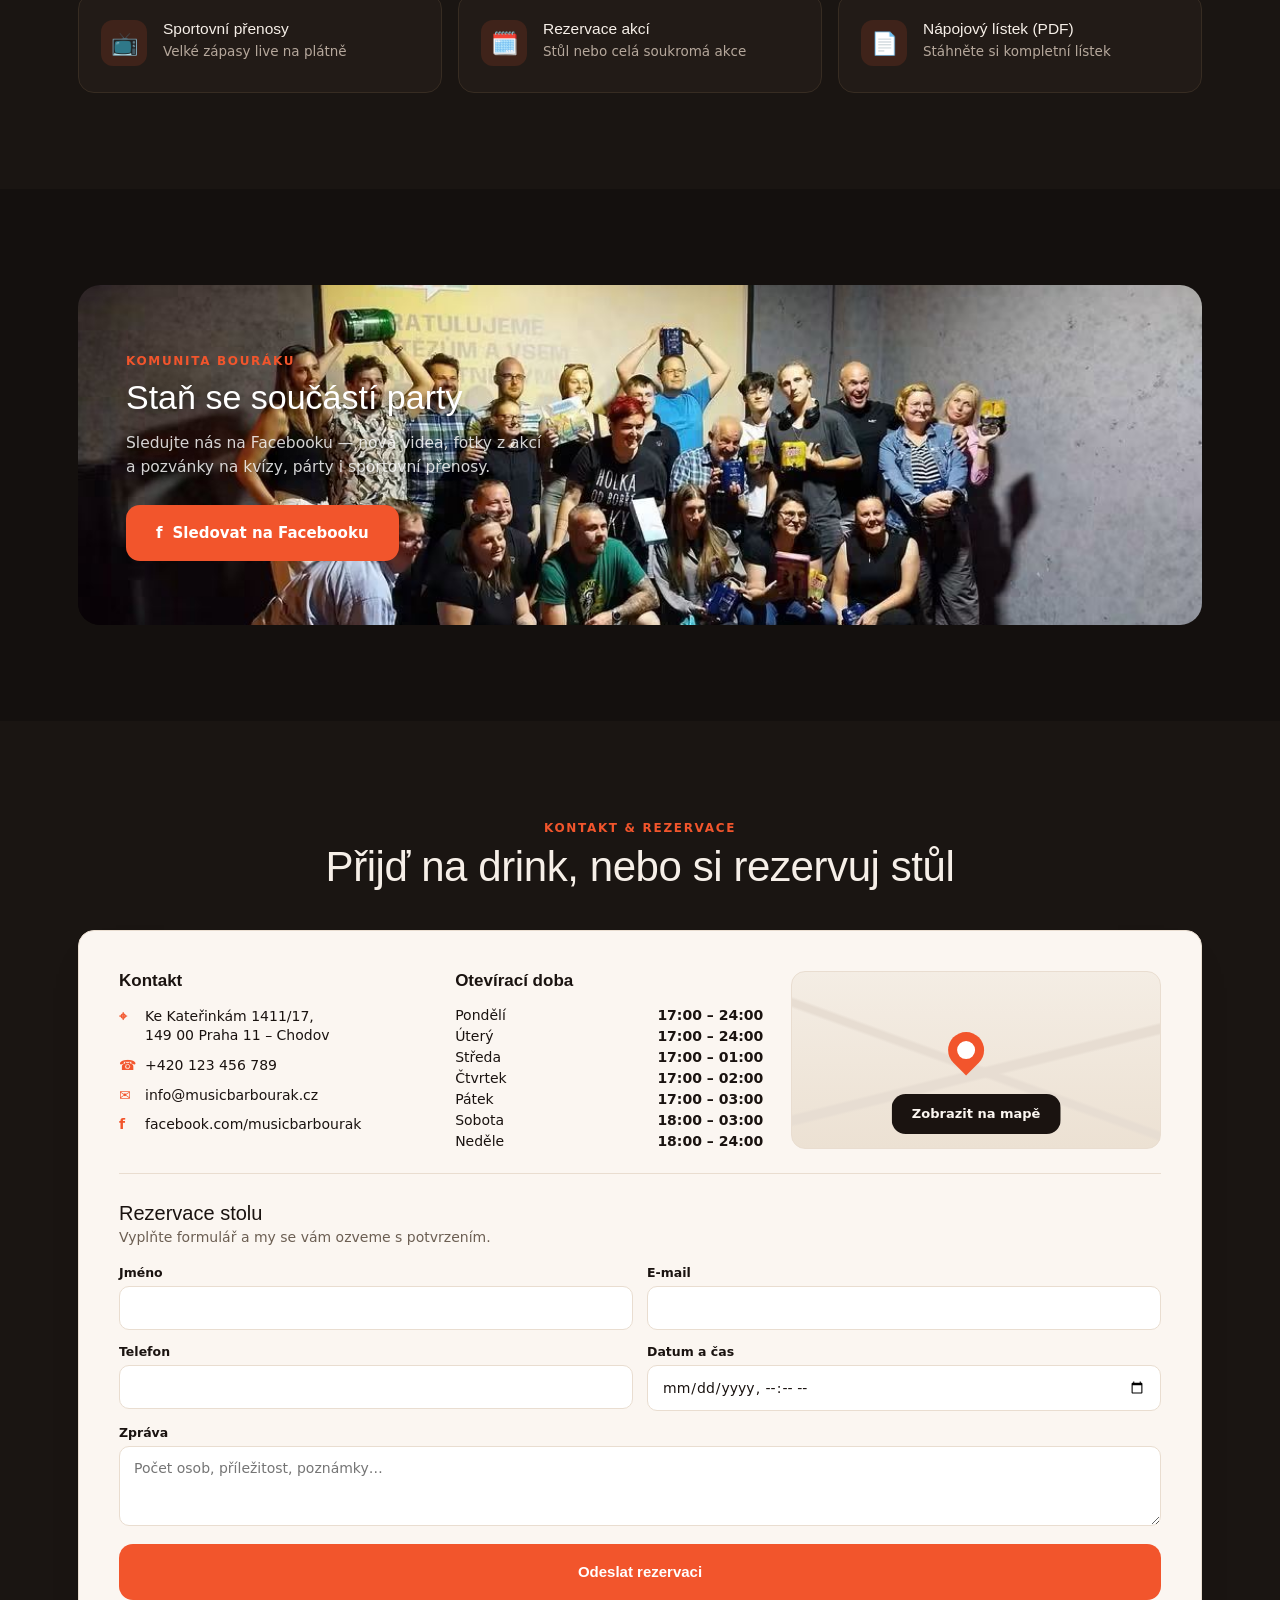
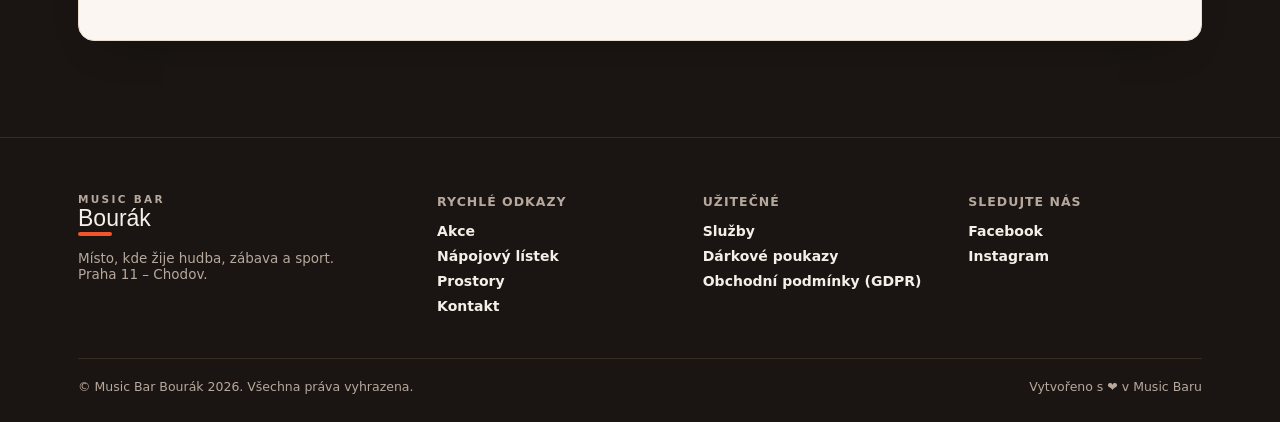
==== commit 47beab10: "Full redesign: dark modern-bar theme, real photos, text wordmark Rebuild the site from scratch (keep" ====
--- a/index.html
+++ b/index.html
@@ -4,963 +4,1016 @@
 <meta charset="utf-8">
 <meta name="viewport" content="width=device-width, initial-scale=1, viewport-fit=cover">
 <title>Music Bar Bourák – hudba, zábava a sport</title>
-<meta name="description" content="Music Bar Bourák: živá hudba, DJ párty, koktejly, sportovní přenosy a privátní rezervace. Praha 11 – Chodov.">
+<meta name="description" content="Music Bar Bourák: živá hudba, DJ párty, chytré kvízy, koktejly a sportovní přenosy. Praha 11 – Chodov.">
 <style>
 @font-face {
-  font-family:'Lobster';
-  src:url('assets/fonts/lobster-latin.woff2') format('woff2');
+  font-family:'Archivo Black';
+  src:url('assets/fonts/archivo-black-latin.woff2') format('woff2');
+  unicode-range:U+0000-00FF,U+0131,U+0152-0153,U+02BB-02BC,U+02C6,U+02DA,U+02DC,U+2000-206F,U+20AC,U+2122;
   font-weight:400;
   font-style:normal;
   font-display:swap;
 }
 @font-face {
-  font-family:'Yellowtail';
-  src:url('assets/fonts/yellowtail-latin.woff2') format('woff2');
+  font-family:'Archivo Black';
+  src:url('assets/fonts/archivo-black-latin-ext.woff2') format('woff2');
+  unicode-range:U+0100-02BA,U+02BD-02CC,U+02CE-02FF,U+1E00-1EFF;
   font-weight:400;
   font-style:normal;
   font-display:swap;
 }
+
 :root {
+  --bg:#14100e;
+  --bg-soft:#1a1512;
+  --surface:#221b17;
+  --surface-2:#2a2119;
+  --line:#372c22;
+  --paper:#f6efe8;
+  --muted:#b6a89c;
   --orange:#f2552c;
-  --ink:#111;
-  --muted:#55575d;
-  --line:#eee7e2;
-  --bg:#fff;
-  --max:778px;
+  --orange-deep:#c53d1f;
+  --ink:#1a1310;
+  --card-light:#fbf6f1;
+  --line-light:#e9ddd0;
+  --muted-ink:#6c5f53;
+  --radius-lg:22px;
+  --radius-md:16px;
+  --pad-y:96px;
+  --maxw:1180px;
 }
 * { box-sizing:border-box; }
 html {
   scroll-behavior:smooth;
-  scroll-padding-top:88px;
+  scroll-padding-top:92px;
 }
 body {
   margin:0;
-  background:#fff;
-  color:var(--ink);
+  background:var(--bg);
+  color:var(--paper);
   font-family:Inter, ui-sans-serif, system-ui, -apple-system, BlinkMacSystemFont, "Segoe UI", Arial, sans-serif;
   -webkit-font-smoothing:antialiased;
 }
 a { color:inherit; text-decoration:none; }
 img { display:block; max-width:100%; }
-.page {
-  width:min(100%, var(--max));
+h1,h2,h3 { font-family:'Archivo Black', Arial, sans-serif; font-weight:400; }
+.wrap {
+  width:100%;
+  max-width:var(--maxw);
   margin:0 auto;
-  background:#fff;
-  overflow:hidden;
-}
-.container {
-  width:704px;
-  max-width:calc(100% - 64px);
-  margin:0 auto;
-}
-.header {
-  height:76px;
-  position:sticky;
-  top:0;
-  z-index:40;
-  background:rgba(255,255,255,.96);
-  backdrop-filter:blur(14px);
-  border-bottom:1px solid #eee8e4;
-}
-.header-inner {
-  height:76px;
-  display:flex;
+  padding:0 28px;
+}
+.section {
+  padding:var(--pad-y) 0;
+}
+.section-alt { background:var(--bg-soft); }
+.eyebrow {
+  display:inline-flex;
   align-items:center;
-  gap:24px;
-}
+  gap:8px;
+  font-size:12px;
+  font-weight:800;
+  letter-spacing:.14em;
+  text-transform:uppercase;
+  color:var(--orange);
+  margin:0 0 10px;
+}
+.section-head {
+  max-width:640px;
+  margin:0 0 40px;
+}
+.section-head h2 {
+  margin:0;
+  font-size:clamp(28px,3.4vw,42px);
+  line-height:1.06;
+  letter-spacing:-.01em;
+}
+.section-head p {
+  margin:14px 0 0;
+  font-size:16px;
+  line-height:1.5;
+  color:var(--muted);
+}
+.center { text-align:center; margin-left:auto; margin-right:auto; }
+
+/* Buttons */
+.btn {
+  display:inline-flex;
+  align-items:center;
+  justify-content:center;
+  gap:10px;
+  height:56px;
+  padding:0 28px;
+  border-radius:14px;
+  font-size:15px;
+  font-weight:800;
+  white-space:nowrap;
+  border:2px solid transparent;
+  cursor:pointer;
+}
+.btn-primary { background:var(--orange); color:#fff; }
+.btn-primary:hover { background:var(--orange-deep); }
+.btn-outline {
+  background:transparent;
+  color:var(--paper);
+  border-color:rgba(246,239,232,.35);
+}
+.btn-outline:hover { border-color:var(--paper); }
+.btn-light {
+  background:var(--ink);
+  color:var(--card-light);
+}
+.btn-block { width:100%; }
+
+/* Logo wordmark */
 .logo {
   display:flex;
-}
-.logo svg {
-  width:124px;
-  height:auto;
-}
-.nav {
-  margin-left:auto;
-  display:flex;
-  align-items:center;
-  gap:25px;
-  font-size:12px;
-  font-weight:850;
-}
-.nav a {
+  flex-direction:column;
+  line-height:1;
+  gap:3px;
+}
+.logo-cap {
+  font-size:10.5px;
+  font-weight:800;
+  letter-spacing:.22em;
+  text-transform:uppercase;
+  color:var(--muted);
+}
+.logo-main {
+  font-family:'Archivo Black', Arial, sans-serif;
+  font-size:23px;
+  color:var(--paper);
   position:relative;
-  height:76px;
-  display:flex;
-  align-items:center;
-}
-.nav a.active {
-  color:var(--orange);
-}
-.nav a.active::after {
+  padding-bottom:6px;
+}
+.logo-main::after {
   content:"";
   position:absolute;
   left:0;
-  right:0;
   bottom:0;
-  width:22px;
-  height:3px;
-  margin:auto;
-  border-radius:20px;
+  width:34px;
+  height:4px;
+  border-radius:4px;
   background:var(--orange);
 }
-.header-buttons {
-  display:flex;
+
+/* Header */
+.header {
+  position:sticky;
+  top:0;
+  z-index:50;
+  height:80px;
+  display:flex;
+  align-items:center;
+  background:rgba(20,16,14,.9);
+  backdrop-filter:blur(14px);
+  border-bottom:1px solid var(--line);
+}
+.header .wrap {
+  display:flex;
+  align-items:center;
+  gap:32px;
+  width:100%;
+}
+.nav {
+  margin-left:auto;
+  display:flex;
+  align-items:center;
+  gap:30px;
+  font-size:14px;
+  font-weight:700;
+  color:var(--muted);
+}
+.nav a:hover, .nav a.active { color:var(--paper); }
+.header-cta { display:flex; }
+.header-cta .btn { height:44px; padding:0 20px; font-size:13.5px; }
+
+/* Hero */
+.hero {
+  padding:64px 0 80px;
+  background:
+    radial-gradient(circle at 15% 0%, rgba(242,85,44,.14), transparent 45%),
+    var(--bg);
+  border-bottom:1px solid var(--line);
+}
+.hero .wrap {
+  display:grid;
+  grid-template-columns:1.05fr .95fr;
+  gap:56px;
+  align-items:center;
+}
+.hero-copy h1 {
+  margin:0;
+  font-size:clamp(38px,5vw,58px);
+  line-height:1.02;
+  letter-spacing:-.01em;
+}
+.hero-copy h1 .accent { color:var(--orange); }
+.hero-copy p.lead {
+  margin:22px 0 0;
+  font-size:18px;
+  line-height:1.55;
+  color:var(--muted);
+  max-width:480px;
+}
+.hero-actions {
+  display:flex;
+  gap:16px;
+  margin-top:34px;
+  flex-wrap:wrap;
+}
+.chips {
+  margin:38px 0 0;
+  padding:0;
+  list-style:none;
+  display:flex;
+  flex-wrap:wrap;
   gap:10px;
-  margin-left:6px;
-}
-.btn {
-  height:37px;
-  display:inline-flex;
+}
+.chips li {
+  display:flex;
   align-items:center;
-  justify-content:center;
   gap:8px;
-  padding:0 14px;
-  border-radius:7px;
-  font-size:12px;
-  font-weight:950;
-  white-space:nowrap;
-  border:1px solid transparent;
-}
-.btn-primary {
-  background:var(--orange);
-  color:white;
-}
-.btn-outline {
-  background:white;
-  color:#111;
-  border-color:#d8d0ca;
-}
-
-.hero {
+  font-size:13.5px;
+  font-weight:700;
+  color:var(--paper);
+  background:var(--surface);
+  border:1px solid var(--line);
+  border-radius:30px;
+  padding:9px 16px 9px 10px;
+}
+.chips .ico {
+  width:24px;
+  height:24px;
+  border-radius:50%;
+  background:rgba(242,85,44,.16);
+  color:var(--orange);
+  display:grid;
+  place-items:center;
+  font-size:13px;
+  flex:0 0 auto;
+}
+.hero-visual {
   position:relative;
-  min-height:310px;
-  border-bottom:1px solid #f0ebe7;
+  border-radius:var(--radius-lg);
   overflow:hidden;
-}
-.hero-visual {
-  position:absolute;
-  top:0;
-  right:0;
-  width:443px;
-  height:365px;
-  z-index:1;
+  aspect-ratio:4/5;
+  border:1px solid var(--line);
+  box-shadow:0 30px 60px -20px rgba(0,0,0,.6);
 }
 .hero-visual img {
   width:100%;
   height:100%;
   object-fit:cover;
-}
-.hero-copy {
-  position:relative;
+  object-position:center 30%;
+}
+.hero-visual::after {
+  content:"";
+  position:absolute;
+  inset:0;
+  background:linear-gradient(to top, rgba(15,11,9,.55), transparent 45%);
+}
+.hero-badge {
+  position:absolute;
+  left:18px;
+  bottom:18px;
   z-index:2;
-  width:380px;
-  padding:29px 0 34px;
-}
-.hero-copy h1 {
+  background:rgba(20,16,14,.85);
+  border:1px solid rgba(255,255,255,.12);
+  border-radius:12px;
+  padding:10px 14px;
+  font-size:12.5px;
+  font-weight:700;
+}
+.hero-badge b { color:var(--orange); }
+
+/* Cards common */
+.card {
+  background:var(--surface);
+  border:1px solid var(--line);
+  border-radius:var(--radius-md);
+}
+.card-light {
+  background:var(--card-light);
+  color:var(--ink);
+  border:1px solid var(--line-light);
+  border-radius:var(--radius-md);
+  box-shadow:0 20px 40px -24px rgba(0,0,0,.35);
+}
+
+/* Program & akce */
+.event-feature {
+  display:grid;
+  grid-template-columns:1fr 1fr;
+  gap:0;
+  overflow:hidden;
+  margin-bottom:28px;
+}
+.event-feature img {
+  width:100%;
+  height:100%;
+  object-fit:cover;
+  min-height:320px;
+}
+.event-feature-body {
+  padding:36px;
+  display:flex;
+  flex-direction:column;
+  justify-content:center;
+}
+.event-feature-body .eyebrow { color:var(--orange); }
+.event-feature-body h3 {
   margin:0;
-  font-size:38px;
-  line-height:1.04;
-  letter-spacing:-.052em;
-  font-weight:950;
-}
-.hero-copy h1 span {
+  font-size:26px;
+  line-height:1.1;
+}
+.event-feature-body p {
+  margin:14px 0 24px;
+  color:var(--muted);
+  font-size:15px;
+  line-height:1.55;
+}
+.events-grid {
+  display:grid;
+  grid-template-columns:repeat(4,1fr);
+  gap:16px;
+}
+.event-card {
+  padding:22px;
+}
+.event-date {
+  display:inline-flex;
+  align-items:baseline;
+  gap:6px;
   color:var(--orange);
-}
-.features {
-  margin:23px 0 0;
-  padding:0;
-  list-style:none;
-  display:grid;
-  grid-template-columns:1fr 1fr;
-  gap:13px 28px;
-}
-.features li {
-  display:flex;
-  align-items:center;
-  gap:10px;
-  font-size:13px;
-  line-height:1.15;
-  color:#202024;
   font-weight:800;
-}
-.ico {
-  width:21px;
-  height:21px;
-  border-radius:7px;
-  background:#fff3ed;
-  border:1px solid #ffcdbd;
-  color:var(--orange);
-  display:grid;
-  place-items:center;
-  font-size:12px;
-  flex:0 0 auto;
-}
-.hero-actions {
-  display:flex;
-  gap:14px;
-  margin-top:25px;
-}
-.hero-actions .btn {
-  height:42px;
-  min-width:132px;
-  border-radius:7px;
-}
-
-.section {
-  padding:31px 0 0;
-}
-.section-title {
-  text-align:center;
-  margin-bottom:18px;
-}
-.section-title h2 {
-  margin:0;
-  font-size:22px;
-  line-height:1.05;
-  letter-spacing:-.035em;
-  font-weight:950;
-}
-.section-title p {
-  margin:8px auto 0;
-  color:#333;
-  font-size:12.5px;
-  font-weight:550;
-}
-.slice {
-  width:100%;
-  border-radius:0;
-}
-.program-note {
-  margin:15px auto 0;
-  text-align:center;
-  color:#555;
-  font-size:12px;
-  font-weight:650;
-}
-.program-note span {
-  color:var(--orange);
-  font-weight:900;
-}
-
-/* Program & akce */
-.events {
-  display:grid;
-  grid-template-columns:repeat(2,1fr);
-  gap:12px;
-}
-.event-card {
-  display:flex;
-  gap:14px;
-  padding:14px 15px;
-  border:1px solid var(--line);
-  border-radius:14px;
-  background:#fff;
-  box-shadow:0 8px 22px rgba(25,18,14,.05);
-}
-.event-date {
-  flex:0 0 auto;
-  width:52px;
-  height:52px;
-  border-radius:8px;
-  background:#fff3ed;
-  border:1px solid #ffcdbd;
-  color:var(--orange);
-  display:grid;
-  place-items:center;
-  text-align:center;
-  font-weight:950;
-  line-height:1.1;
-}
-.event-date .day { font-size:18px; }
-.event-date .mon { font-size:9px; text-transform:uppercase; }
-.event-body h3 {
-  margin:0 0 4px;
-  font-size:13px;
-  font-weight:950;
-}
-.event-body p {
+  margin-bottom:14px;
+}
+.event-date .day { font-size:26px; font-family:'Archivo Black', Arial, sans-serif; }
+.event-date .mon { font-size:12px; text-transform:uppercase; letter-spacing:.06em; }
+.event-card h4 {
   margin:0 0 8px;
+  font-size:16px;
+  font-weight:800;
+}
+.event-card p {
+  margin:0 0 14px;
+  font-size:13.5px;
+  color:var(--muted);
+  line-height:1.4;
+}
+.event-tags { display:flex; gap:6px; flex-wrap:wrap; }
+.event-tags span {
   font-size:11px;
-  color:var(--muted);
-  font-weight:650;
-}
-.event-tags {
-  display:flex;
-  gap:6px;
-  flex-wrap:wrap;
-}
-.event-tags span {
-  font-size:9.5px;
   font-weight:800;
   color:var(--orange);
-  background:#fff3ed;
-  border:1px solid #ffcdbd;
+  background:rgba(242,85,44,.14);
   border-radius:20px;
-  padding:2px 8px;
-}
-
-.drink-section {
-  padding-top:23px;
-}
-.drink-layout {
-  display:grid;
-  grid-template-columns:329px 361px;
+  padding:4px 10px;
+}
+.program-note {
+  margin:32px auto 0;
+  text-align:center;
+  color:var(--muted);
+  font-size:14px;
+}
+.program-note span, .program-note a { color:var(--orange); font-weight:800; }
+
+/* Napoje */
+.drinks-photos {
+  display:grid;
+  grid-template-columns:1.3fr 1fr;
   gap:16px;
-  align-items:start;
-}
-.drink-stack {
+  margin-bottom:28px;
+}
+.drink-photo-card {
+  position:relative;
+  border-radius:var(--radius-md);
+  overflow:hidden;
+  min-height:220px;
+}
+.drink-photo-card img {
+  width:100%;
+  height:100%;
+  object-fit:cover;
+  position:absolute;
+  inset:0;
+}
+.drink-stack-mini { display:grid; gap:16px; }
+.menu-grid {
+  display:grid;
+  grid-template-columns:repeat(4,1fr);
+  gap:16px;
+  margin-bottom:28px;
+}
+.menu-card { padding:22px; }
+.menu-card h4 {
+  margin:0 0 16px;
+  font-size:15px;
+  font-weight:800;
+  color:var(--orange);
+}
+.menu-card ul {
+  list-style:none;
+  margin:0;
+  padding:0;
   display:grid;
   gap:9px;
 }
+.menu-card li {
+  display:flex;
+  justify-content:space-between;
+  gap:10px;
+  font-size:13.5px;
+  color:var(--paper);
+  border-bottom:1px dashed var(--line);
+  padding-bottom:8px;
+}
+.menu-card li b { color:var(--muted); font-weight:700; white-space:nowrap; }
 .brands {
-  margin-top:13px;
   position:relative;
   overflow:hidden;
-  border-radius:9px;
-  border:1px solid #eee7e2;
-  background:white;
+  border-radius:var(--radius-md);
+  border:1px solid var(--line);
+  background:var(--surface);
+  padding:16px 0;
 }
 .brands-title {
-  position:absolute;
-  z-index:2;
-  left:13px;
-  top:16px;
-  font-size:14px;
-  font-weight:950;
+  padding:0 22px 12px;
+  font-size:13px;
+  font-weight:800;
+  color:var(--muted);
+  text-transform:uppercase;
+  letter-spacing:.08em;
 }
 .brand-track {
   width:max-content;
   display:flex;
   animation:brandsMove 32s linear infinite;
+  filter:grayscale(1) brightness(1.6) contrast(.9);
+  opacity:.85;
 }
 .brand-track img {
   width:704px;
   max-width:none;
-  height:53px;
+  height:46px;
   object-fit:cover;
 }
-.brands:hover .brand-track {
-  animation-play-state:paused;
-}
+.brands:hover .brand-track { animation-play-state:paused; }
 @keyframes brandsMove {
   from { transform:translateX(0); }
   to { transform:translateX(-704px); }
 }
-
 .drink-foot {
   text-align:center;
-  margin:12px 0 0;
-  font-size:12px;
-  color:#555;
-  font-weight:650;
-}
-.drink-foot span {
+  margin:24px 0 0;
+  font-size:14px;
+  color:var(--muted);
+}
+.drink-foot span { color:var(--orange); font-weight:800; }
+
+/* Prostory gallery */
+.gallery {
+  display:grid;
+  grid-template-columns:1fr 1fr;
+  gap:16px;
+}
+.gallery-tall {
+  position:relative;
+  border-radius:var(--radius-lg);
+  overflow:hidden;
+  aspect-ratio:3/4;
+}
+.gallery-tall img { width:100%; height:100%; object-fit:cover; }
+.gallery-cap {
+  position:absolute;
+  left:0; right:0; bottom:0;
+  padding:20px;
+  background:linear-gradient(to top, rgba(10,7,6,.85), transparent 70%);
+  font-weight:800;
+  font-size:16px;
+  color:#fff;
+}
+
+/* Services */
+.services {
+  display:grid;
+  grid-template-columns:repeat(3,1fr);
+  gap:16px;
+}
+.service-card {
+  padding:26px 22px;
+  display:flex;
+  align-items:flex-start;
+  gap:16px;
+}
+.service-icon {
+  width:46px;
+  height:46px;
+  border-radius:12px;
+  background:rgba(242,85,44,.14);
   color:var(--orange);
-  font-weight:950;
-}
-.services {
-  display:grid;
-  grid-template-columns:repeat(6,1fr);
-  gap:11px;
-}
-.service-card {
-  min-height:96px;
-  padding:14px 6px 10px;
-  border:1px solid #eee7e2;
-  border-radius:14px;
-  background:#fff;
-  text-align:center;
-  box-shadow:0 8px 22px rgba(25,18,14,.05);
-}
-.service-icon {
-  width:35px;
-  height:35px;
-  margin:0 auto 8px;
   display:grid;
   place-items:center;
-  color:var(--orange);
-  font-size:24px;
+  font-size:22px;
+  flex:0 0 auto;
 }
 .service-card h3 {
   margin:0 0 4px;
-  font-size:11.5px;
-  line-height:1.12;
-  font-weight:950;
+  font-size:15.5px;
 }
 .service-card p {
   margin:0;
-  color:#555;
-  font-size:10.5px;
-  line-height:1.25;
-  font-weight:650;
-}
-
-/* Prostory & zážitky - fotogalerie */
-.gallery {
-  display:grid;
-  grid-template-columns:repeat(3,1fr);
-  gap:10px;
-}
-.gallery figure {
-  margin:0;
+  color:var(--muted);
+  font-size:13.5px;
+  line-height:1.4;
+}
+
+/* Community CTA */
+.community {
+  position:relative;
+  border-radius:var(--radius-lg);
   overflow:hidden;
-  border-radius:14px;
-  border:1px solid var(--line);
-  aspect-ratio:4/3;
-}
-.gallery img {
+  min-height:340px;
+  display:flex;
+  align-items:center;
+}
+.community img {
+  position:absolute;
+  inset:0;
   width:100%;
   height:100%;
   object-fit:cover;
-}
-
-.contact-wrap {
-  display:grid;
-  grid-template-columns:214px 214px 270px;
-  gap:12px;
-  margin-top:15px;
-}
-.info-card {
-  min-height:150px;
-  border:1px solid #eee7e2;
-  border-radius:14px;
-  background:white;
-  box-shadow:0 8px 22px rgba(25,18,14,.05);
-  padding:16px 17px;
-}
-.info-card h3 {
-  margin:0 0 13px;
-  font-size:15px;
-  line-height:1.1;
-  font-weight:950;
-}
-.contact-list {
-  display:grid;
-  gap:8px;
-}
-.contact-list div {
-  display:flex;
-  gap:8px;
-  color:#333;
-  font-size:10.5px;
-  line-height:1.35;
-  font-weight:650;
-}
-.contact-list b {
-  color:var(--orange);
-  width:14px;
-  flex:0 0 auto;
-}
-.hours {
-  display:grid;
-  gap:3px;
-  color:#111;
-  font-size:10.5px;
-  font-weight:650;
-}
-.hours div {
-  display:flex;
-  justify-content:space-between;
-  gap:10px;
-}
-.map {
+  object-position:center 30%;
+}
+.community::before {
+  content:"";
+  position:absolute;
+  inset:0;
+  background:linear-gradient(105deg, rgba(8,6,5,.97) 40%, rgba(8,6,5,.62) 68%, rgba(8,6,5,.25) 100%);
+}
+.community-body h2, .community-body p {
+  text-shadow:0 2px 10px rgba(0,0,0,.5);
+}
+.community-body {
+  position:relative;
+  z-index:2;
+  padding:48px;
+  max-width:520px;
+}
+.community-body h2 {
+  margin:0 0 14px;
+  font-size:clamp(26px,3vw,34px);
+  color:#fff;
+}
+.community-body p {
+  margin:0 0 26px;
+  color:rgba(255,255,255,.82);
+  font-size:15.5px;
+  line-height:1.55;
+}
+
+/* Kontakt */
+.contact-panel {
+  padding:40px;
+}
+.contact-grid {
+  display:grid;
+  grid-template-columns:1fr 1fr 1.2fr;
+  gap:28px;
+}
+.contact-grid h3 {
+  margin:0 0 16px;
+  font-size:17px;
+  font-weight:800;
+}
+.contact-list { display:grid; gap:10px; }
+.contact-list div { display:flex; gap:10px; font-size:14px; line-height:1.4; color:var(--ink); }
+.contact-list b { color:var(--orange); width:16px; flex:0 0 auto; }
+.hours { display:grid; gap:5px; font-size:14px; }
+.hours div { display:flex; justify-content:space-between; gap:10px; }
+.hours b { font-weight:800; }
+.map-box {
   position:relative;
   min-height:150px;
-  overflow:hidden;
   border-radius:14px;
-  border:1px solid #eee7e2;
+  border:1px solid var(--line-light);
   background:
-    linear-gradient(20deg, transparent 45%, #d9d6d0 46% 48%, transparent 49%),
-    linear-gradient(-14deg, transparent 42%, #d9d6d0 43% 46%, transparent 47%),
-    linear-gradient(90deg, transparent 48%, #d9d6d0 49% 51%, transparent 52%),
-    linear-gradient(#f7f3ed,#eee8df);
-  box-shadow:0 8px 22px rgba(25,18,14,.05);
+    linear-gradient(20deg, transparent 45%, #e7ddd2 46% 48%, transparent 49%),
+    linear-gradient(-14deg, transparent 42%, #e7ddd2 43% 46%, transparent 47%),
+    linear-gradient(#f4ede4,#ece1d3);
+  display:flex;
+  align-items:center;
+  justify-content:center;
 }
 .pin {
-  position:absolute;
-  left:55%;
-  top:26%;
-  width:40px;
-  height:40px;
+  width:36px; height:36px;
   border-radius:50% 50% 50% 0;
   background:var(--orange);
-  transform:rotate(-45deg);
+  transform:rotate(-45deg) translateY(-14px);
 }
 .pin::after {
   content:"";
   position:absolute;
-  inset:10px;
+  inset:9px;
   border-radius:50%;
-  background:white;
-}
-.map .btn {
+  background:#fff;
+}
+.map-box .btn {
   position:absolute;
+  bottom:14px;
   left:50%;
-  bottom:18px;
   transform:translateX(-50%);
-  height:38px;
-  min-width:130px;
-}
-
-/* Rezervační formulář */
-.reserve-card {
-  margin-top:12px;
-  border:1px solid var(--line);
-  border-radius:14px;
-  background:#fff;
-  box-shadow:0 8px 22px rgba(25,18,14,.05);
-  padding:18px 19px 20px;
-}
-.reserve-card h3 {
-  margin:0 0 4px;
-  font-size:16px;
-  font-weight:950;
-}
-.reserve-card > p {
-  margin:0 0 15px;
-  font-size:11.5px;
-  color:var(--muted);
-  font-weight:600;
-}
+  height:40px;
+  padding:0 18px;
+  font-size:13px;
+}
+
+.reserve {
+  margin-top:24px;
+  border-top:1px solid var(--line-light);
+  padding-top:28px;
+}
+.reserve h3 { margin:0 0 4px; font-size:20px; }
+.reserve > p { margin:0 0 20px; color:var(--muted-ink); font-size:14px; }
 .reserve-form {
   display:grid;
   grid-template-columns:1fr 1fr;
-  gap:10px;
-}
-.field-full { grid-column:1 / -1; }
+  gap:14px;
+}
+.field-full { grid-column:1/-1; }
 .reserve-form label {
   display:block;
-  margin-bottom:5px;
-  font-size:10.5px;
+  margin-bottom:6px;
+  font-size:12.5px;
   font-weight:800;
-  color:#333;
-}
-.reserve-form input,
-.reserve-form textarea {
+  color:var(--ink);
+}
+.reserve-form input, .reserve-form textarea {
   width:100%;
-  padding:10px 12px;
-  border:1px solid #eee7e2;
-  border-radius:8px;
-  background:#fbf9f7;
+  padding:13px 14px;
+  border:1px solid var(--line-light);
+  border-radius:10px;
+  background:#fff;
   font-family:inherit;
-  font-size:12.5px;
+  font-size:14px;
   color:var(--ink);
 }
-.reserve-form input:focus,
-.reserve-form textarea:focus {
+.reserve-form input:focus, .reserve-form textarea:focus {
   outline:2px solid var(--orange);
   outline-offset:1px;
-  background:#fff;
-}
-.reserve-form textarea {
-  resize:vertical;
-  min-height:70px;
-}
-.reserve-form .btn {
-  height:42px;
-  width:100%;
-  border:none;
-  cursor:pointer;
-  font-size:13px;
-}
-
-.footer {
-  margin-top:24px;
-  padding:26px 0 22px;
-  border-top:1px solid #eee7e2;
-}
+}
+.reserve-form textarea { resize:vertical; min-height:80px; }
+
+/* Footer */
+.footer { background:var(--bg-soft); border-top:1px solid var(--line); padding:56px 0 28px; }
 .footer-grid {
   display:grid;
-  grid-template-columns:160px 1fr 1fr 1fr 1.15fr;
-  gap:19px;
-  align-items:start;
-}
-.footer-logo {
-  width:140px;
-}
-.footer-logo svg {
-  width:100%;
-  height:auto;
-  display:block;
-}
-.footer h4 {
-  margin:0 0 9px;
-  font-size:12px;
-  font-weight:950;
-}
-.footer ul {
-  list-style:none;
-  margin:0;
-  padding:0;
-  display:grid;
-  gap:4px;
-}
-.footer li,
-.footer p {
-  margin:0;
-  color:#555;
-  font-size:10.5px;
-  line-height:1.45;
-  font-weight:600;
-}
-
-.mobile-nav {
-  display:none;
-}
-
-@media (max-width:780px) {
-  .page {
-    width:100%;
-  }
-  .container {
-    width:calc(100% - 24px);
-    max-width:none;
-  }
-  .nav,.header-buttons {
-    display:none;
-  }
-  html {
-    scroll-padding-top:100px;
-  }
-  .header {
-    height:88px;
-  }
-  .header-inner {
-    height:88px;
-  }
-  .logo svg {
-    width:141px;
-  }
-  .hero {
-    min-height:auto;
-  }
-  .hero-copy {
-    width:100%;
-    padding:26px 0 18px;
-  }
-  .hero-copy h1 {
-    font-size:40px;
-  }
-  .features {
-    grid-template-columns:1fr;
-  }
-  .features li {
-    font-size:15px;
-  }
-  .hero-actions .btn {
-    font-size:14px;
-    height:46px;
-  }
-  .hero-visual {
-    position:relative;
-    width:100%;
-    height:auto;
-  }
-  .hero-visual img {
-    height:auto;
-  }
-  .section-title h2 {
-    font-size:24px;
-  }
-  .section-title p {
-    font-size:14px;
-  }
-  .drink-layout,
-  .contact-wrap,
-  .footer-grid {
-    grid-template-columns:1fr;
-  }
-  .services,
-  .events,
-  .gallery {
-    grid-template-columns:1fr;
-  }
-  .event-card {
-    padding:16px 17px;
-  }
-  .event-body h3 {
-    font-size:15px;
-  }
-  .event-body p {
-    font-size:12.5px;
-  }
-  .event-tags span {
-    font-size:11px;
-  }
-  .gallery figure {
-    aspect-ratio:16/9;
-  }
-  .service-card {
-    text-align:left;
-    display:flex;
-    align-items:center;
-    gap:14px;
-    min-height:auto;
-    padding:14px 16px;
-  }
-  .service-icon {
-    margin:0;
-    flex:0 0 auto;
-  }
-  .service-card h3 {
-    font-size:14px;
-  }
-  .service-card p {
-    font-size:12px;
-  }
-  .program-note,
-  .drink-foot {
-    font-size:13.5px;
-  }
-  .info-card {
-    padding:18px 19px;
-  }
-  .info-card h3 {
-    font-size:17px;
-  }
-  .contact-list div,
-  .hours {
-    font-size:13px;
-  }
-  .reserve-card h3 {
-    font-size:19px;
-  }
-  .reserve-card > p {
-    font-size:13px;
-  }
-  .reserve-form label {
-    font-size:12.5px;
-  }
-  .reserve-form input,
-  .reserve-form textarea {
-    font-size:15px;
-    padding:12px 14px;
-  }
-  .reserve-form .btn {
-    height:48px;
-    font-size:15px;
-  }
-  .footer li,
-  .footer p {
-    font-size:12.5px;
-  }
-  .reserve-form {
-    grid-template-columns:1fr;
-  }
-  .brands-title {
-    position:static;
-    padding:12px 12px 0;
-  }
-  .brand-track img {
-    width:704px;
-  }
-  body {
-    padding-bottom:100px;
-  }
+  grid-template-columns:1.4fr 1fr 1fr 1fr;
+  gap:32px;
+}
+.footer p.tagline { color:var(--muted); font-size:13.5px; margin:14px 0 0; max-width:260px; }
+.footer h4 { margin:0 0 14px; font-size:12.5px; text-transform:uppercase; letter-spacing:.08em; color:var(--muted); }
+.footer ul { list-style:none; margin:0; padding:0; display:grid; gap:9px; }
+.footer li, .footer li a { margin:0; color:var(--paper); font-size:14px; font-weight:600; }
+.footer li a:hover { color:var(--orange); }
+.footer-bottom {
+  margin-top:44px;
+  padding-top:20px;
+  border-top:1px solid var(--line);
+  display:flex;
+  justify-content:space-between;
+  gap:12px;
+  color:var(--muted);
+  font-size:12.5px;
+  flex-wrap:wrap;
+}
+
+/* Mobile nav */
+.mobile-nav { display:none; }
+
+@media (max-width:980px) {
+  .hero .wrap { grid-template-columns:1fr; gap:36px; }
+  .hero-visual { aspect-ratio:16/10; order:-1; }
+  .events-grid { grid-template-columns:repeat(2,1fr); }
+  .menu-grid { grid-template-columns:repeat(2,1fr); }
+  .services { grid-template-columns:repeat(2,1fr); }
+  .contact-grid { grid-template-columns:1fr 1fr; }
+  .contact-grid .map-box { grid-column:1/-1; }
+  .footer-grid { grid-template-columns:1fr 1fr; }
+}
+
+@media (max-width:720px) {
+  html { scroll-padding-top:84px; }
+  :root { --pad-y:56px; }
+  .wrap { padding:0 18px; }
+  .header { height:72px; }
+  .nav { display:none; }
+  .header-cta .btn { height:42px; padding:0 16px; font-size:12.5px; }
+  .hero { padding:36px 0 48px; }
+  .hero-copy h1 { font-size:34px; }
+  .hero-copy p.lead { font-size:16px; }
+  .hero-actions .btn { flex:1 1 auto; height:52px; font-size:14px; padding:0 16px; }
+  .chips li { font-size:14px; padding:10px 16px 10px 10px; }
+  .section-head h2 { font-size:26px; }
+  .section-head p { font-size:15px; }
+  .event-feature { grid-template-columns:1fr; }
+  .event-feature img { min-height:220px; }
+  .event-feature-body { padding:26px; }
+  .events-grid, .menu-grid, .services { grid-template-columns:1fr; }
+  .drinks-photos { grid-template-columns:1fr; }
+  .drink-stack-mini { grid-template-columns:1fr 1fr; display:grid; }
+  .gallery { grid-template-columns:1fr; }
+  .gallery-tall { aspect-ratio:4/3; }
+  .contact-panel { padding:26px; }
+  .contact-grid { grid-template-columns:1fr; gap:22px; }
+  .reserve-form { grid-template-columns:1fr; }
+  .community-body { padding:30px; max-width:none; }
+  .footer-grid { grid-template-columns:1fr 1fr; gap:26px; }
+  body { padding-bottom:96px; }
   .mobile-nav {
     position:fixed;
-    left:12px;
-    right:12px;
-    bottom:12px;
+    left:12px; right:12px; bottom:12px;
     z-index:80;
     display:grid;
     grid-template-columns:repeat(4,1fr);
-    gap:8px;
+    gap:6px;
     padding:10px;
-    border-radius:18px;
-    background:rgba(16,16,16,.96);
-    box-shadow:0 18px 34px rgba(0,0,0,.24);
+    border-radius:20px;
+    background:rgba(10,7,6,.96);
+    border:1px solid var(--line);
+    box-shadow:0 18px 34px rgba(0,0,0,.4);
   }
   .mobile-nav a {
     display:grid;
     place-items:center;
-    gap:2px;
-    color:white;
-    font-size:12px;
+    gap:3px;
+    color:var(--muted);
+    font-size:11.5px;
     font-weight:800;
-    padding:4px 0;
+    padding:5px 0;
   }
-  .mobile-nav span {
-    font-size:20px;
-  }
+  .mobile-nav a.active { color:var(--orange); }
+  .mobile-nav span { font-size:19px; }
 }
 </style>
 </head>
 <body>
-<div class="page">
-  <header class="header">
-    <div class="container header-inner">
-      <a class="logo" href="#uvod" aria-label="Music Bar Bourák – úvod">
-        <svg viewBox="35 8 270 153" role="img" aria-label="Music Bar Bourák">
-          <text x="160" y="46" text-anchor="middle" font-family="Yellowtail, cursive" font-size="36" fill="var(--orange)">Music Bar</text>
-          <text x="160" y="112" text-anchor="middle" font-family="Lobster, cursive" font-size="62" fill="var(--orange)" stroke="#1a1a1a" stroke-width="1.5" paint-order="stroke">Bourák</text>
-          <path d="M40 160 C 46 142, 60 126, 82 121 C 100 117, 110 104, 134 98 C 162 91, 204 92, 230 106 C 248 116, 260 121, 280 122 C 292 122, 300 128, 300 138 C 300 148, 290 154, 278 154 L 52 154 C 44 154, 40 160, 40 160 Z" fill="none" stroke="#111" stroke-width="4.5" stroke-linecap="round" stroke-linejoin="round"/>
-        </svg>
-      </a>
-      <nav class="nav" aria-label="Hlavní navigace">
-        <a class="active" href="#uvod">Úvod</a>
-        <a href="#program">Akce</a>
-        <a href="#napoje">Nápojový lístek</a>
-        <a href="#prostory">Prostory</a>
-        <a href="#kontakt">Kontakt</a>
-      </nav>
-      <div class="header-buttons">
-        <a class="btn btn-primary" href="#kontakt"><span aria-hidden="true">📅</span> Rezervovat stůl</a>
-        <a class="btn btn-outline" href="#kontakt"><span aria-hidden="true">✉</span> Napište nám</a>
-      </div>
+
+<header class="header">
+  <div class="wrap">
+    <a class="logo" href="#uvod" aria-label="Music Bar Bourák – úvod">
+      <span class="logo-cap">Music Bar</span>
+      <span class="logo-main">Bourák</span>
+    </a>
+    <nav class="nav" aria-label="Hlavní navigace">
+      <a class="active" href="#uvod">Úvod</a>
+      <a href="#program">Akce</a>
+      <a href="#napoje">Nápoje</a>
+      <a href="#prostory">Prostory</a>
+      <a href="#kontakt">Kontakt</a>
+    </nav>
+    <div class="header-cta">
+      <a class="btn btn-primary" href="#kontakt"><span aria-hidden="true">📅</span> Rezervovat</a>
     </div>
-  </header>
-
-  <main id="uvod">
-    <section class="hero">
-      <div class="container">
-        <div class="hero-copy">
-          <h1>Music Bar Bourák –<br>místo, kde žije<br><span>hudba, zábava a sport</span></h1>
-          <ul class="features">
-            <li><span class="ico" aria-hidden="true">🎵</span>Skvělá živá hudba</li>
-            <li><span class="ico" aria-hidden="true">🎧</span>DJ a párty</li>
-            <li><span class="ico" aria-hidden="true">🍹</span>Koktejly a drinky</li>
-            <li><span class="ico" aria-hidden="true">♪</span>Taneční parket</li>
-            <li><span class="ico" aria-hidden="true">📺</span>Sportovní přenosy</li>
-            <li><span class="ico" aria-hidden="true">🔒</span>Privátní rezervace</li>
+  </div>
+</header>
+
+<main id="uvod">
+
+  <section class="hero">
+    <div class="wrap">
+      <div class="hero-copy">
+        <h1>Music Bar Bourák<br>místo, kde žije<br><span class="accent">hudba, zábava a sport</span></h1>
+        <p class="lead">Živá hudba, DJ párty, chytré kvízy a sportovní přenosy pod jednou střechou. Zastav se na drink, zůstaň na dobrou noc.</p>
+        <div class="hero-actions">
+          <a class="btn btn-primary" href="#kontakt"><span aria-hidden="true">📅</span> Rezervovat stůl</a>
+          <a class="btn btn-outline" href="#napoje"><span aria-hidden="true">🍸</span> Nápojový lístek</a>
+        </div>
+        <ul class="chips">
+          <li><span class="ico" aria-hidden="true">🎵</span>Živá hudba</li>
+          <li><span class="ico" aria-hidden="true">🎧</span>DJ a párty</li>
+          <li><span class="ico" aria-hidden="true">🍹</span>Koktejly a drinky</li>
+          <li><span class="ico" aria-hidden="true">♪</span>Taneční parket</li>
+          <li><span class="ico" aria-hidden="true">📺</span>Sportovní přenosy</li>
+          <li><span class="ico" aria-hidden="true">🔒</span>Privátní rezervace</li>
+        </ul>
+      </div>
+      <div class="hero-visual">
+        <img src="assets/images/photos/shots-tray.jpg" alt="Panák shoty s pomerančem na baru Bourák">
+        <div class="hero-badge">🍹 <b>Signature shoty</b> každý večer na baru</div>
+      </div>
+    </div>
+  </section>
+
+  <section class="section" id="program">
+    <div class="wrap">
+      <div class="section-head center">
+        <div class="eyebrow">Program & akce</div>
+        <h2>V Bouráku je vždy co zažít</h2>
+        <p>Živá muzika, DJ párty, sportovní přenosy a pravidelné kvízové večery. Mrkni, co tě nejvíc zajímá.</p>
+      </div>
+
+      <div class="card event-feature">
+        <img src="assets/images/photos/quiz-poster.jpg" alt="Plakát Chytrý kvíz v Bouráku" loading="lazy">
+        <div class="event-feature-body">
+          <div class="eyebrow">Pravidelná akce</div>
+          <h3>Chytrý kvíz v Bouráku</h3>
+          <p>„Kdo neví, ten se tváří chytře!“ Postav tým, přihlas se a poměř síly s ostatními o skvělé ceny. Sledujte Facebook, kde vždy vypisujeme nejbližší termín.</p>
+          <a class="btn btn-primary" href="https://www.facebook.com/musicbarbourak/" target="_blank" rel="noopener" style="width:max-content">
+            <span aria-hidden="true">🧠</span> Přihlásit tým
+          </a>
+        </div>
+      </div>
+
+      <div class="events-grid">
+        <article class="card event-card">
+          <div class="event-date"><span class="day">22</span><span class="mon">Srp</span></div>
+          <h4>Live Music Night</h4>
+          <p>Kapela Reflex Band od 20:00</p>
+          <div class="event-tags"><span>Live hudba</span><span>Vstup volný</span></div>
+        </article>
+        <article class="card event-card">
+          <div class="event-date"><span class="day">29</span><span class="mon">Srp</span></div>
+          <h4>DJ Párty: Retro Fever</h4>
+          <p>DJ Marty, hity 80. a 90. let</p>
+          <div class="event-tags"><span>DJ</span><span>Párty</span></div>
+        </article>
+        <article class="card event-card">
+          <div class="event-date"><span class="day">05</span><span class="mon">Zář</span></div>
+          <h4>Sportovní přenos: Liga mistrů</h4>
+          <p>Velkoplošná projekce od 18:00</p>
+          <div class="event-tags"><span>Sport</span><span>Live přenos</span></div>
+        </article>
+        <article class="card event-card">
+          <div class="event-date"><span class="day">12</span><span class="mon">Zář</span></div>
+          <h4>Karaoke Night</h4>
+          <p>Zpívej s kapelou nebo si objednej svůj hit</p>
+          <div class="event-tags"><span>Karaoke</span><span>Vstup volný</span></div>
+        </article>
+      </div>
+      <p class="program-note">Program se aktualizuje denně — sledujte nás na Instagramu <span>@musicbar.bourak</span></p>
+    </div>
+  </section>
+
+  <section class="section section-alt" id="napoje">
+    <div class="wrap">
+      <div class="section-head center">
+        <div class="eyebrow">Nápojový lístek</div>
+        <h2>Signature drinky i rychlý panák</h2>
+        <p>Bohatý výběr koktejlů, whisky, ginů i nealka. Ptej se barmana na aktuální sezónní nabídku.</p>
+      </div>
+
+      <div class="drinks-photos">
+        <div class="drink-photo-card drink-photo-plain">
+          <img src="assets/images/drinks-bar.webp" alt="Bohatý bar a velký výběr značek: vyber si ze široké nabídky koktejlů, vína, piva i nealka" loading="lazy">
+        </div>
+        <div class="drink-stack-mini">
+          <div class="drink-photo-card drink-photo-plain">
+            <img src="assets/images/drinks-special.webp" alt="Speciální drinky: originální drinky z rukou našich barmanů, každý měsíc nové chutě a limitované edice" loading="lazy">
+          </div>
+          <div class="drink-photo-card drink-photo-plain">
+            <img src="assets/images/drinks-news.webp" alt="Rychlý na baru: nečekáte dlouho, bar je vždy naplno kvalitní klasikou i bez zbytečného čekání" loading="lazy">
+          </div>
+        </div>
+      </div>
+
+      <div class="menu-grid">
+        <div class="card menu-card">
+          <h4>Signature drinky</h4>
+          <ul>
+            <li>Bourák Sunset <b>169 Kč</b></li>
+            <li>Bourák Mojito <b>169 Kč</b></li>
+            <li>Moscow Mule <b>159 Kč</b></li>
+            <li>Pornstar Martini <b>169 Kč</b></li>
+            <li>Bourák Long Island <b>169 Kč</b></li>
           </ul>
-          <div class="hero-actions">
-            <a class="btn btn-primary" href="#kontakt"><span aria-hidden="true">📅</span> Rezervovat stůl</a>
-            <a class="btn btn-outline" href="#napoje"><span aria-hidden="true">☆</span> Nápojový lístek</a>
-          </div>
-        </div>
-        <div class="hero-visual">
-          <img src="assets/images/hero.webp" alt="Interiér Music Bar Bourák s barem a hosty">
-        </div>
-      </div>
-    </section>
-
-    <section class="section" id="program">
-      <div class="container">
-        <div class="section-title">
-          <h2>Program & akce</h2>
-          <p>V Music Baru Bourák je vždy co zažít. Mrkni, co tě nejvíc zajímá.</p>
-        </div>
-        <div class="events">
-          <article class="event-card">
-            <div class="event-date" aria-hidden="true"><span class="day">22</span><span class="mon">Srp</span></div>
-            <div class="event-body">
-              <h3>Live Music Night</h3>
-              <p>Kapela Reflex Band od 20:00</p>
-              <div class="event-tags"><span>Live hudba</span><span>Vstup volný</span></div>
-            </div>
-          </article>
-          <article class="event-card">
-            <div class="event-date" aria-hidden="true"><span class="day">29</span><span class="mon">Srp</span></div>
-            <div class="event-body">
-              <h3>DJ Párty: Retro Fever</h3>
-              <p>DJ Marty, hity 80. a 90. let</p>
-              <div class="event-tags"><span>DJ</span><span>Párty</span></div>
-            </div>
-          </article>
-          <article class="event-card">
-            <div class="event-date" aria-hidden="true"><span class="day">05</span><span class="mon">Zář</span></div>
-            <div class="event-body">
-              <h3>Sportovní přenos: Liga mistrů</h3>
-              <p>Velkoplošná projekce, otevřeno od 18:00</p>
-              <div class="event-tags"><span>Sport</span><span>Live přenos</span></div>
-            </div>
-          </article>
-          <article class="event-card">
-            <div class="event-date" aria-hidden="true"><span class="day">12</span><span class="mon">Zář</span></div>
-            <div class="event-body">
-              <h3>Karaoke Night</h3>
-              <p>Zpívej s kapelou nebo si objednej svůj hit</p>
-              <div class="event-tags"><span>Karaoke</span><span>Vstup volný</span></div>
-            </div>
-          </article>
-        </div>
-        <p class="program-note">▣ Program se aktualizuje denně, sledujte nás na Instagramu <span>@musicbar.bourak</span></p>
-      </div>
-    </section>
-
-    <section class="section drink-section" id="napoje">
-      <div class="container">
-        <div class="section-title">
-          <h2>Nápojový lístek</h2>
-        </div>
-
-        <div class="drink-layout">
-          <img src="assets/images/drinks-bar.webp" alt="Bohatý bar a velký výběr značek" loading="lazy">
-          <div class="drink-stack">
-            <img src="assets/images/drinks-special.webp" alt="Speciální drinky" loading="lazy">
-            <img src="assets/images/drinks-news.webp" alt="Novinky na baru" loading="lazy">
-          </div>
-        </div>
-
-        <div class="brands">
-          <div class="brands-title">Naše značky</div>
-          <div class="brands-slider">
-            <div class="brand-track">
-              <img src="assets/images/brands-strip.webp" alt="Značky alkoholu na baru" loading="lazy">
-              <img src="assets/images/brands-strip.webp" alt="" loading="lazy">
-              <img src="assets/images/brands-strip.webp" alt="" loading="lazy">
-            </div>
-          </div>
-        </div>
-
-        <img class="slice" style="margin-top:12px" src="assets/images/drinks-menu.webp" alt="Kategorie nápojového lístku" loading="lazy">
-        <p class="drink-foot">✧ <span>Sezónní nabídka</span> nápojů se mění podle dostupnosti. Ptej se na baru!</p>
-      </div>
-    </section>
-
-    <section class="section" id="prostory">
-      <div class="container">
-        <div class="section-title">
-          <h2>Prostory & zážitky</h2>
-          <p>Nahlédněte do interiéru – bar, parket i klidná zákoutí na drink s přáteli.</p>
-        </div>
-        <div class="gallery">
-          <figure><img src="assets/images/prostory/prostory-1.svg" alt="Bar a výčep Music Bar Bourák" loading="lazy"></figure>
-          <figure><img src="assets/images/prostory/prostory-2.svg" alt="Taneční parket" loading="lazy"></figure>
-          <figure><img src="assets/images/prostory/prostory-3.svg" alt="Salonek pro privátní akce" loading="lazy"></figure>
-          <figure><img src="assets/images/prostory/prostory-4.svg" alt="Pódium pro živou hudbu" loading="lazy"></figure>
-          <figure><img src="assets/images/prostory/prostory-5.svg" alt="Sezení pro hosty" loading="lazy"></figure>
-          <figure><img src="assets/images/prostory/prostory-6.svg" alt="Terasa" loading="lazy"></figure>
-        </div>
-      </div>
-    </section>
-
-    <section class="section" id="sluzby">
-      <div class="container">
-        <div class="section-title">
-          <h2>Služby navíc</h2>
-        </div>
-        <div class="services">
-          <article class="service-card"><div class="service-icon" aria-hidden="true">□</div><h3>Zásilkovna</h3><p>Výdejní místo</p></article>
-          <article class="service-card"><div class="service-icon" aria-hidden="true">▧</div><h3>PPL Parcelshop</h3><p>Podání a vyzvednutí</p></article>
-          <article class="service-card"><div class="service-icon" aria-hidden="true">▣</div><h3>DPD / AlzaBox</h3><p>Výdejní místo</p></article>
-          <article class="service-card"><div class="service-icon" aria-hidden="true">📺</div><h3>Sportovní přenosy</h3><p>Velké zápasy live</p></article>
-          <article class="service-card"><div class="service-icon" aria-hidden="true">▦</div><h3>Rezervace akcí</h3><p>Stůl nebo soukromá akce</p></article>
-          <article class="service-card"><div class="service-icon" aria-hidden="true">▤</div><h3>Nápojový lístek (PDF)</h3><p>Stáhněte si kompletní lístek</p></article>
-        </div>
-      </div>
-    </section>
-
-    <section class="section" id="facebook">
-      <div class="container">
-        <div class="section-title">
-          <h2>Aktuality z Facebooku</h2>
-        </div>
-        <img class="slice" src="assets/images/facebook-feed.webp" alt="Aktuality z Facebooku" loading="lazy">
-        <p class="program-note" style="margin-top:15px">
+        </div>
+        <div class="card menu-card">
+          <h4>Rumky & whiskey</h4>
+          <ul>
+            <li>Captain Morgan <b>149 Kč</b></li>
+            <li>Jack Daniel's <b>149 Kč</b></li>
+            <li>Jameson <b>149 Kč</b></li>
+            <li>Tullamore Dew <b>149 Kč</b></li>
+            <li>Zacapa 23y <b>219 Kč</b></li>
+          </ul>
+        </div>
+        <div class="card menu-card">
+          <h4>Gin tonic</h4>
+          <ul>
+            <li>Beefeater <b>139 Kč</b></li>
+            <li>Bombay Sapphire <b>149 Kč</b></li>
+            <li>Hendrick's <b>159 Kč</b></li>
+            <li>Gin Mare <b>169 Kč</b></li>
+            <li>Monkey 47 <b>189 Kč</b></li>
+          </ul>
+        </div>
+        <div class="card menu-card">
+          <h4>Nealko</h4>
+          <ul>
+            <li>Domácí limonády <b>69 Kč</b></li>
+            <li>Red Bull / Sugarfree <b>79 Kč</b></li>
+            <li>Cappy džusy <b>59 Kč</b></li>
+            <li>Royal Crown Cola <b>59 Kč</b></li>
+            <li>Aquila voda <b>39 Kč</b></li>
+          </ul>
+        </div>
+      </div>
+
+      <div class="brands">
+        <div class="brands-title">Naše značky</div>
+        <div class="brand-track">
+          <img src="assets/images/brands-strip.webp" alt="Značky alkoholu na baru" loading="lazy">
+          <img src="assets/images/brands-strip.webp" alt="" loading="lazy">
+          <img src="assets/images/brands-strip.webp" alt="" loading="lazy">
+        </div>
+      </div>
+      <p class="drink-foot"><span>Sezónní nabídka</span> nápojů se mění podle dostupnosti. Ptej se na baru!</p>
+    </div>
+  </section>
+
+  <section class="section" id="prostory">
+    <div class="wrap">
+      <div class="section-head center">
+        <div class="eyebrow">Prostory & atmosféra</div>
+        <h2>Nahlédni k nám dovnitř</h2>
+        <p>Živé fotky přímo z Bouráku — bar, parket i plný sál na kvízovém večeru.</p>
+      </div>
+      <div class="gallery">
+        <figure class="gallery-tall">
+          <img src="assets/images/photos/bar-counter.jpg" alt="Bar a výčep Music Bar Bourák" loading="lazy">
+          <figcaption class="gallery-cap">Bar & výčep</figcaption>
+        </figure>
+        <figure class="gallery-tall">
+          <img src="assets/images/photos/quiz-crowd.jpg" alt="Plný sál na kvízovém večeru" loading="lazy">
+          <figcaption class="gallery-cap">Kvízový večer</figcaption>
+        </figure>
+      </div>
+    </div>
+  </section>
+
+  <section class="section section-alt" id="sluzby">
+    <div class="wrap">
+      <div class="section-head center">
+        <div class="eyebrow">Služby navíc</div>
+        <h2>Víc než jen bar</h2>
+      </div>
+      <div class="services">
+        <article class="card service-card">
+          <div class="service-icon" aria-hidden="true">📦</div>
+          <div><h3>Zásilkovna</h3><p>Výdejní místo přímo u nás</p></div>
+        </article>
+        <article class="card service-card">
+          <div class="service-icon" aria-hidden="true">📮</div>
+          <div><h3>PPL Parcelshop</h3><p>Podání a vyzvednutí balíků</p></div>
+        </article>
+        <article class="card service-card">
+          <div class="service-icon" aria-hidden="true">🚚</div>
+          <div><h3>DPD / AlzaBox</h3><p>Výdejní místo</p></div>
+        </article>
+        <article class="card service-card">
+          <div class="service-icon" aria-hidden="true">📺</div>
+          <div><h3>Sportovní přenosy</h3><p>Velké zápasy live na plátně</p></div>
+        </article>
+        <article class="card service-card">
+          <div class="service-icon" aria-hidden="true">🗓️</div>
+          <div><h3>Rezervace akcí</h3><p>Stůl nebo celá soukromá akce</p></div>
+        </article>
+        <article class="card service-card">
+          <div class="service-icon" aria-hidden="true">📄</div>
+          <div><h3>Nápojový lístek (PDF)</h3><p>Stáhněte si kompletní lístek</p></div>
+        </article>
+      </div>
+    </div>
+  </section>
+
+  <section class="section" id="komunita">
+    <div class="wrap">
+      <div class="community">
+        <img src="assets/images/photos/quiz-winners.jpg" alt="Vítězové kvízového večera s cenami v Bouráku" loading="lazy">
+        <div class="community-body">
+          <div class="eyebrow">Komunita Bouráku</div>
+          <h2>Staň se součástí party</h2>
+          <p>Sledujte nás na Facebooku — nová videa, fotky z akcí a pozvánky na kvízy, párty i sportovní přenosy.</p>
           <a class="btn btn-primary" href="https://www.facebook.com/musicbarbourak/" target="_blank" rel="noopener">
             <span aria-hidden="true">f</span> Sledovat na Facebooku
           </a>
-        </p>
-      </div>
-    </section>
-
-    <section class="section" id="kontakt">
-      <div class="container">
-        <div class="contact-wrap">
-          <article class="info-card">
+        </div>
+      </div>
+    </div>
+  </section>
+
+  <section class="section section-alt" id="kontakt">
+    <div class="wrap">
+      <div class="section-head center">
+        <div class="eyebrow">Kontakt & rezervace</div>
+        <h2>Přijď na drink, nebo si rezervuj stůl</h2>
+      </div>
+
+      <div class="card-light contact-panel">
+        <div class="contact-grid">
+          <div>
             <h3>Kontakt</h3>
             <div class="contact-list">
               <div><b aria-hidden="true">⌖</b><span>Ke Kateřinkám 1411/17,<br>149 00 Praha 11 – Chodov</span></div>
@@ -968,8 +1021,8 @@
               <div><b aria-hidden="true">✉</b><span>info@musicbarbourak.cz</span></div>
               <div><b aria-hidden="true">f</b><a href="https://www.facebook.com/musicbarbourak/" target="_blank" rel="noopener">facebook.com/musicbarbourak</a></div>
             </div>
-          </article>
-          <article class="info-card">
+          </div>
+          <div>
             <h3>Otevírací doba</h3>
             <div class="hours">
               <div><span>Pondělí</span><b>17:00 – 24:00</b></div>
@@ -980,14 +1033,14 @@
               <div><span>Sobota</span><b>18:00 – 03:00</b></div>
               <div><span>Neděle</span><b>18:00 – 24:00</b></div>
             </div>
-          </article>
-          <article class="map" aria-label="Mapa umístění baru">
+          </div>
+          <div class="map-box" aria-label="Mapa umístění baru">
             <div class="pin" aria-hidden="true"></div>
-            <a class="btn btn-primary" href="https://www.google.com/maps/search/?api=1&query=Ke+Kate%C5%99ink%C3%A1m+1411%2F17+Praha">Zobrazit na mapě</a>
-          </article>
-        </div>
-
-        <div class="reserve-card">
+            <a class="btn btn-light" href="https://www.google.com/maps/search/?api=1&query=Ke+Kate%C5%99ink%C3%A1m+1411%2F17+Praha">Zobrazit na mapě</a>
+          </div>
+        </div>
+
+        <div class="reserve">
           <h3>Rezervace stolu</h3>
           <p>Vyplňte formulář a my se vám ozveme s potvrzením.</p>
           <form class="reserve-form" action="#" method="post">
@@ -1012,35 +1065,50 @@
               <textarea id="res-message" name="message" placeholder="Počet osob, příležitost, poznámky…"></textarea>
             </div>
             <div class="field-full">
-              <button class="btn btn-primary" type="submit">Odeslat rezervaci</button>
+              <button class="btn btn-primary btn-block" type="submit">Odeslat rezervaci</button>
             </div>
           </form>
         </div>
       </div>
-    </section>
-  </main>
-
-  <footer class="footer">
-    <div class="container footer-grid">
-      <div class="footer-logo" role="img" aria-label="Music Bar Bourák">
-        <svg viewBox="35 8 270 153">
-          <text x="160" y="46" text-anchor="middle" font-family="Yellowtail, cursive" font-size="36" fill="var(--orange)">Music Bar</text>
-          <text x="160" y="112" text-anchor="middle" font-family="Lobster, cursive" font-size="62" fill="var(--orange)" stroke="#1a1a1a" stroke-width="1.5" paint-order="stroke">Bourák</text>
-          <path d="M40 160 C 46 142, 60 126, 82 121 C 100 117, 110 104, 134 98 C 162 91, 204 92, 230 106 C 248 116, 260 121, 280 122 C 292 122, 300 128, 300 138 C 300 148, 290 154, 278 154 L 52 154 C 44 154, 40 160, 40 160 Z" fill="none" stroke="#111" stroke-width="4.5" stroke-linecap="round" stroke-linejoin="round"/>
-        </svg>
-      </div>
-      <div><h4>Rychlé odkazy</h4><ul><li>Akce</li><li>Nápojový lístek</li><li>Prostory</li><li>Kontakt</li></ul></div>
-      <div><h4>Užitečné</h4><ul><li>Služby</li><li>Dárkové poukazy</li><li>Obchodní podmínky (GDPR)</li></ul></div>
-      <div><h4>Sledujte nás</h4><ul><li><a href="https://www.facebook.com/musicbarbourak/" target="_blank" rel="noopener">Facebook</a></li><li>Instagram</li></ul></div>
-      <div><p>© Music Bar Bourák 2026<br>Všechna práva vyhrazena.</p><p>Vytvořeno s ❤ v Music Baru</p></div>
     </div>
-  </footer>
-</div>
+  </section>
+
+</main>
+
+<footer class="footer">
+  <div class="wrap">
+    <div class="footer-grid">
+      <div>
+        <div class="logo">
+          <span class="logo-cap">Music Bar</span>
+          <span class="logo-main">Bourák</span>
+        </div>
+        <p class="tagline">Místo, kde žije hudba, zábava a sport. Praha 11 – Chodov.</p>
+      </div>
+      <div>
+        <h4>Rychlé odkazy</h4>
+        <ul><li><a href="#program">Akce</a></li><li><a href="#napoje">Nápojový lístek</a></li><li><a href="#prostory">Prostory</a></li><li><a href="#kontakt">Kontakt</a></li></ul>
+      </div>
+      <div>
+        <h4>Užitečné</h4>
+        <ul><li><a href="#sluzby">Služby</a></li><li>Dárkové poukazy</li><li>Obchodní podmínky (GDPR)</li></ul>
+      </div>
+      <div>
+        <h4>Sledujte nás</h4>
+        <ul><li><a href="https://www.facebook.com/musicbarbourak/" target="_blank" rel="noopener">Facebook</a></li><li>Instagram</li></ul>
+      </div>
+    </div>
+    <div class="footer-bottom">
+      <span>© Music Bar Bourák 2026. Všechna práva vyhrazena.</span>
+      <span>Vytvořeno s ❤ v Music Baru</span>
+    </div>
+  </div>
+</footer>
 
 <nav class="mobile-nav" aria-label="Mobilní navigace">
-  <a href="#program"><span aria-hidden="true">▦</span>Akce</a>
+  <a class="active" href="#program"><span aria-hidden="true">🗓️</span>Akce</a>
   <a href="#napoje"><span aria-hidden="true">🍹</span>Nápoje</a>
-  <a href="#sluzby"><span aria-hidden="true">□</span>Služby</a>
+  <a href="#prostory"><span aria-hidden="true">🖼️</span>Prostory</a>
   <a href="#kontakt"><span aria-hidden="true">⌖</span>Kontakt</a>
 </nav>
 </body>
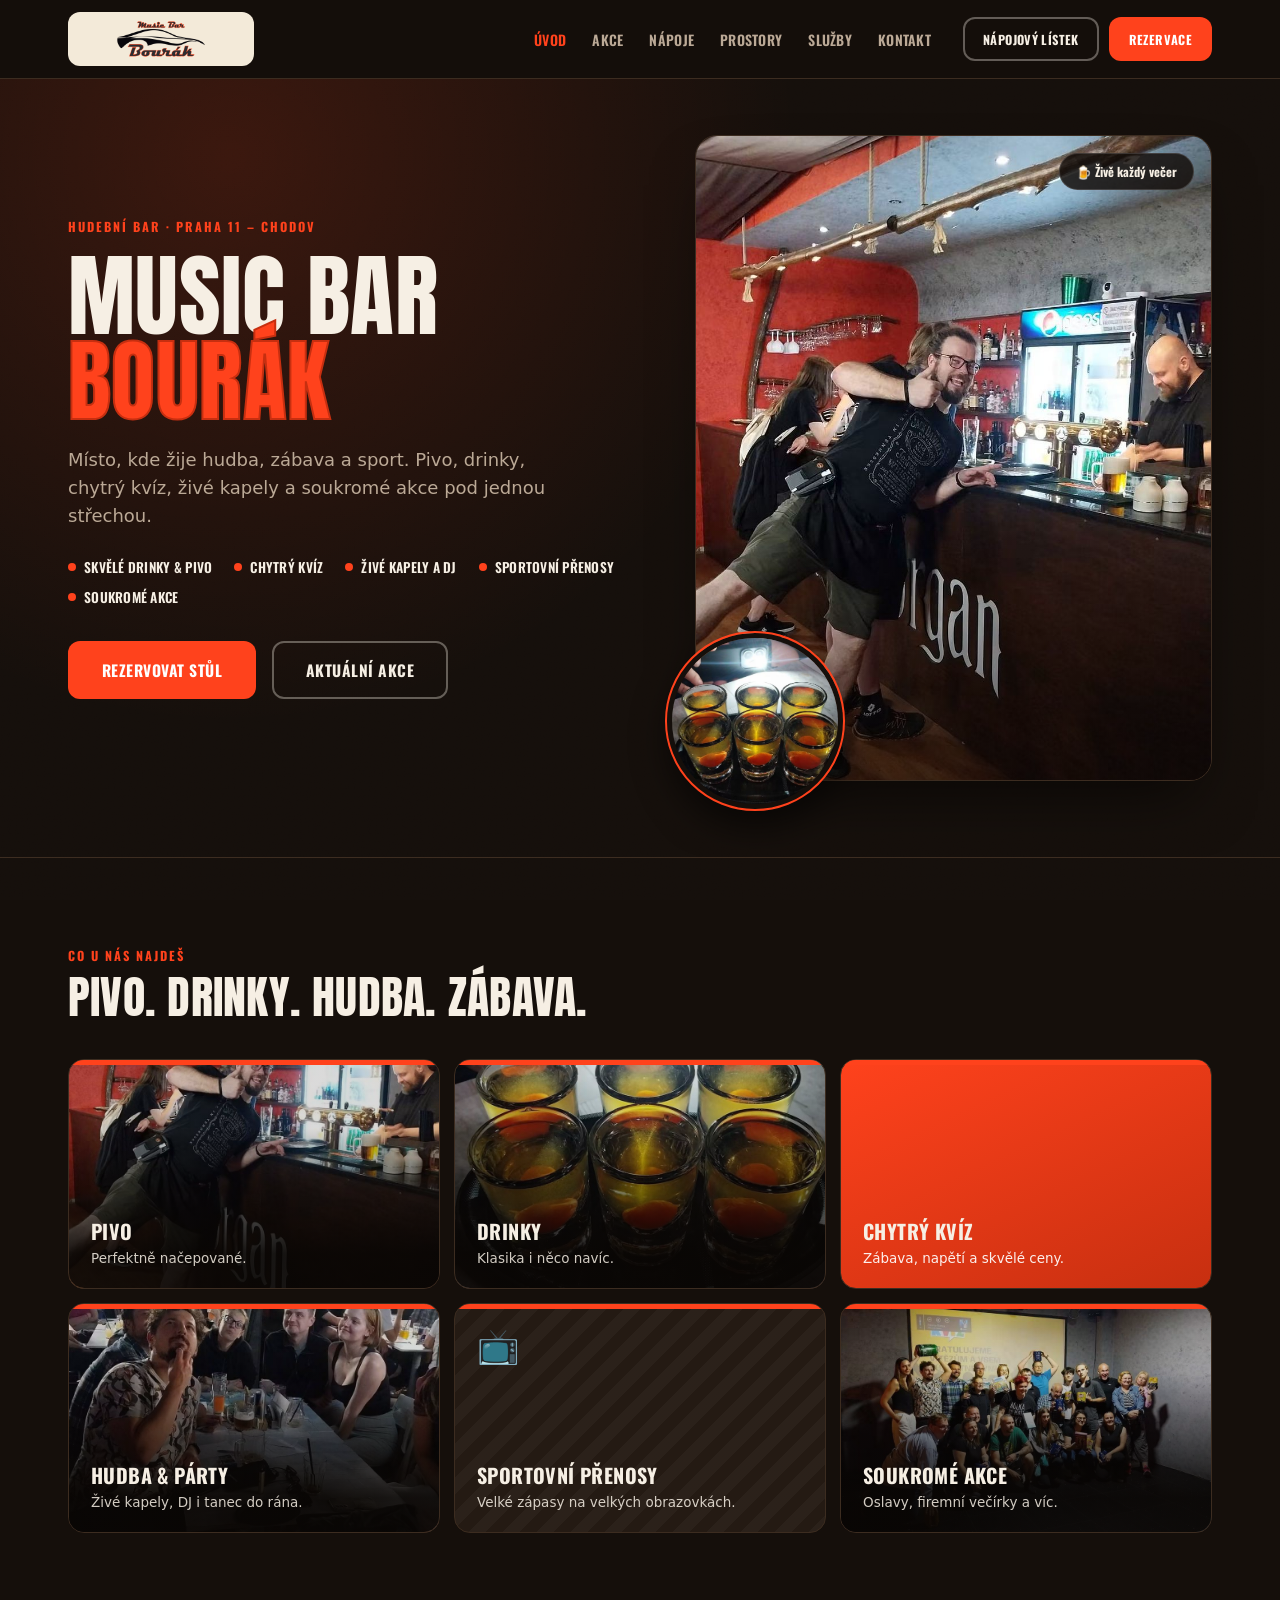
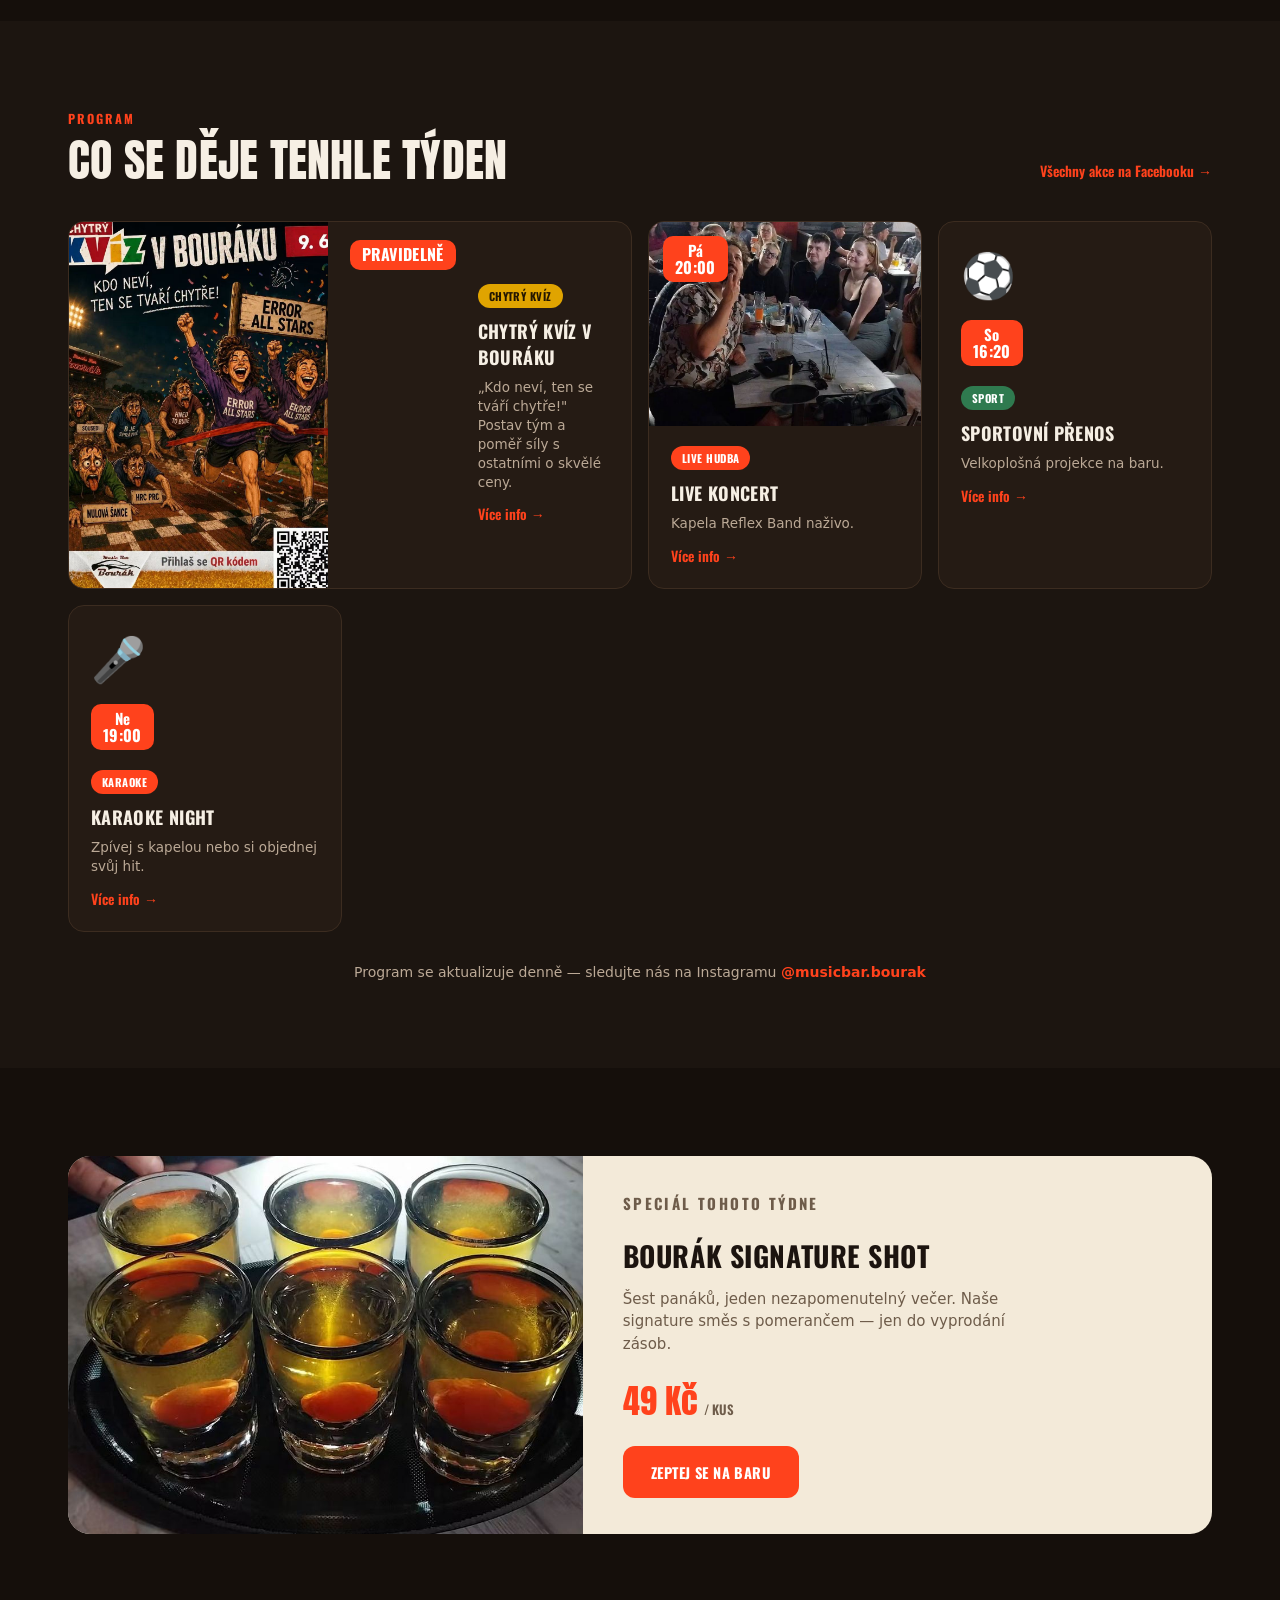
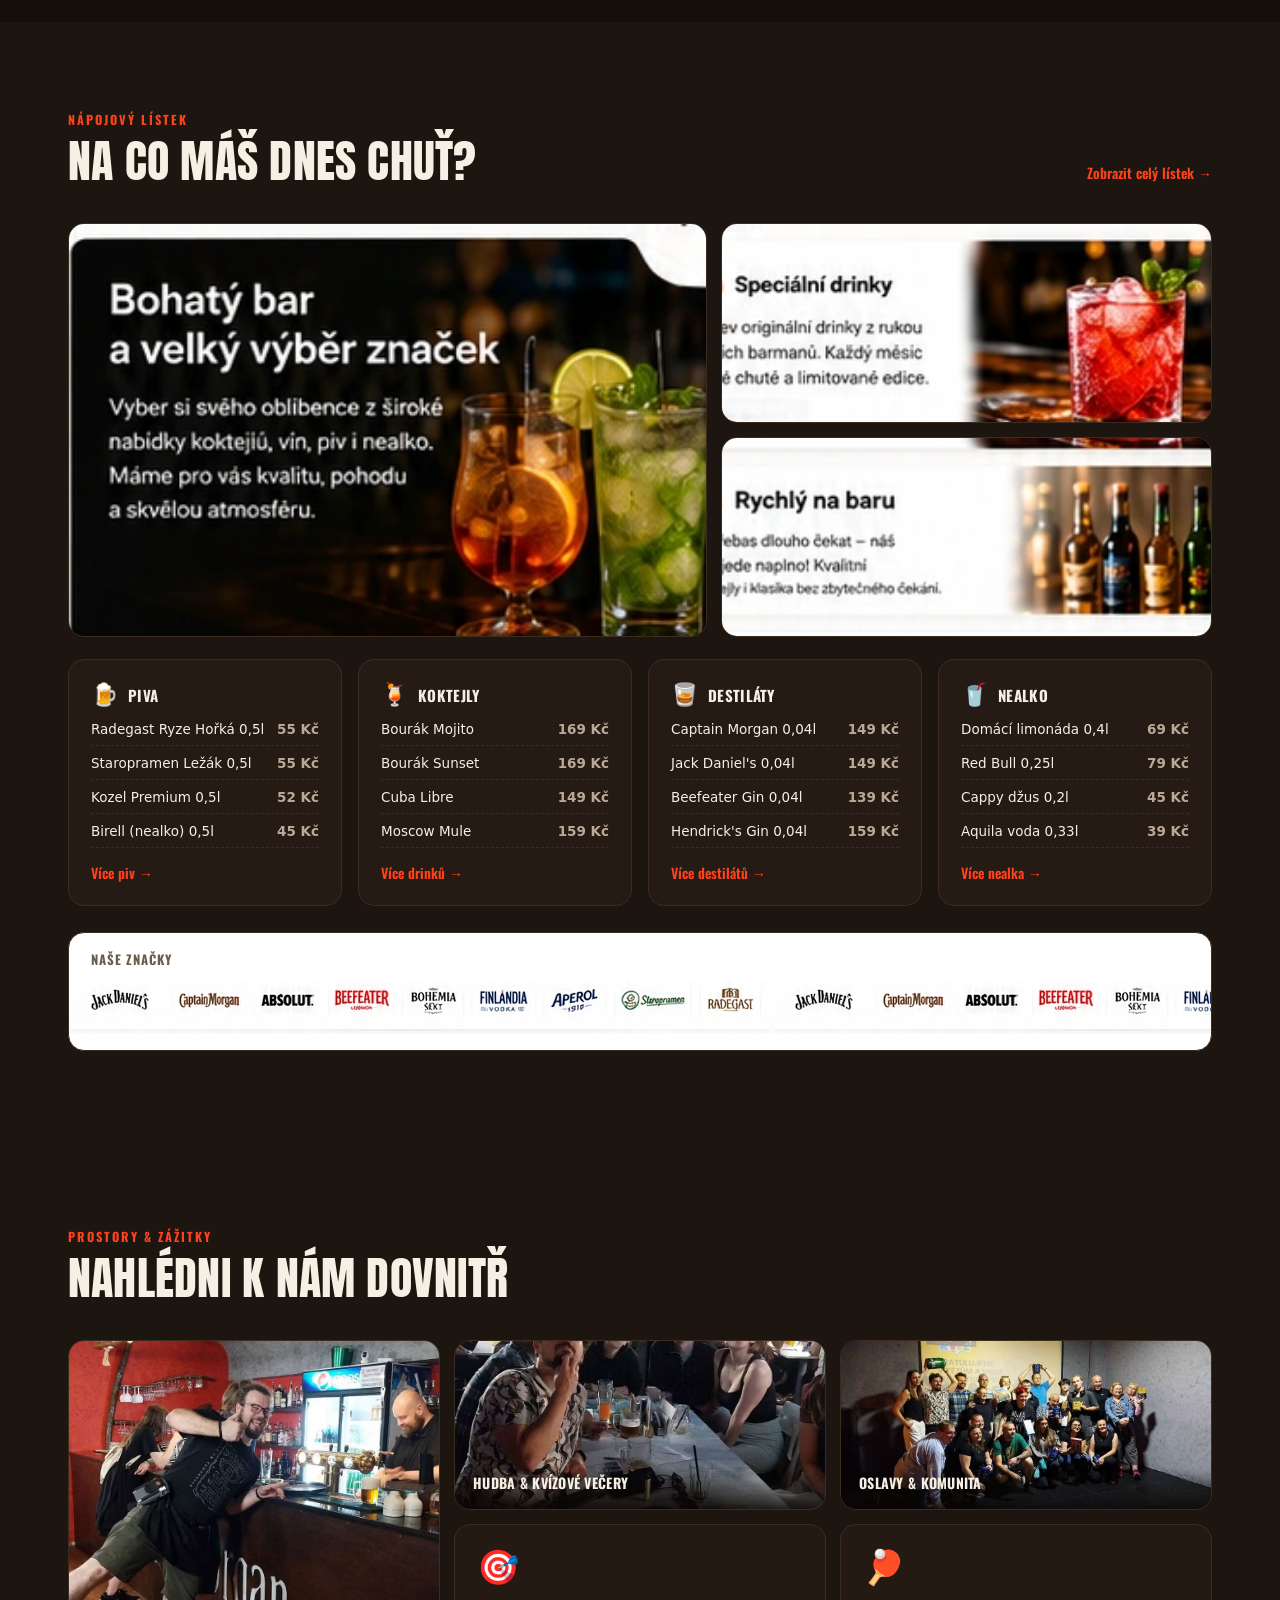
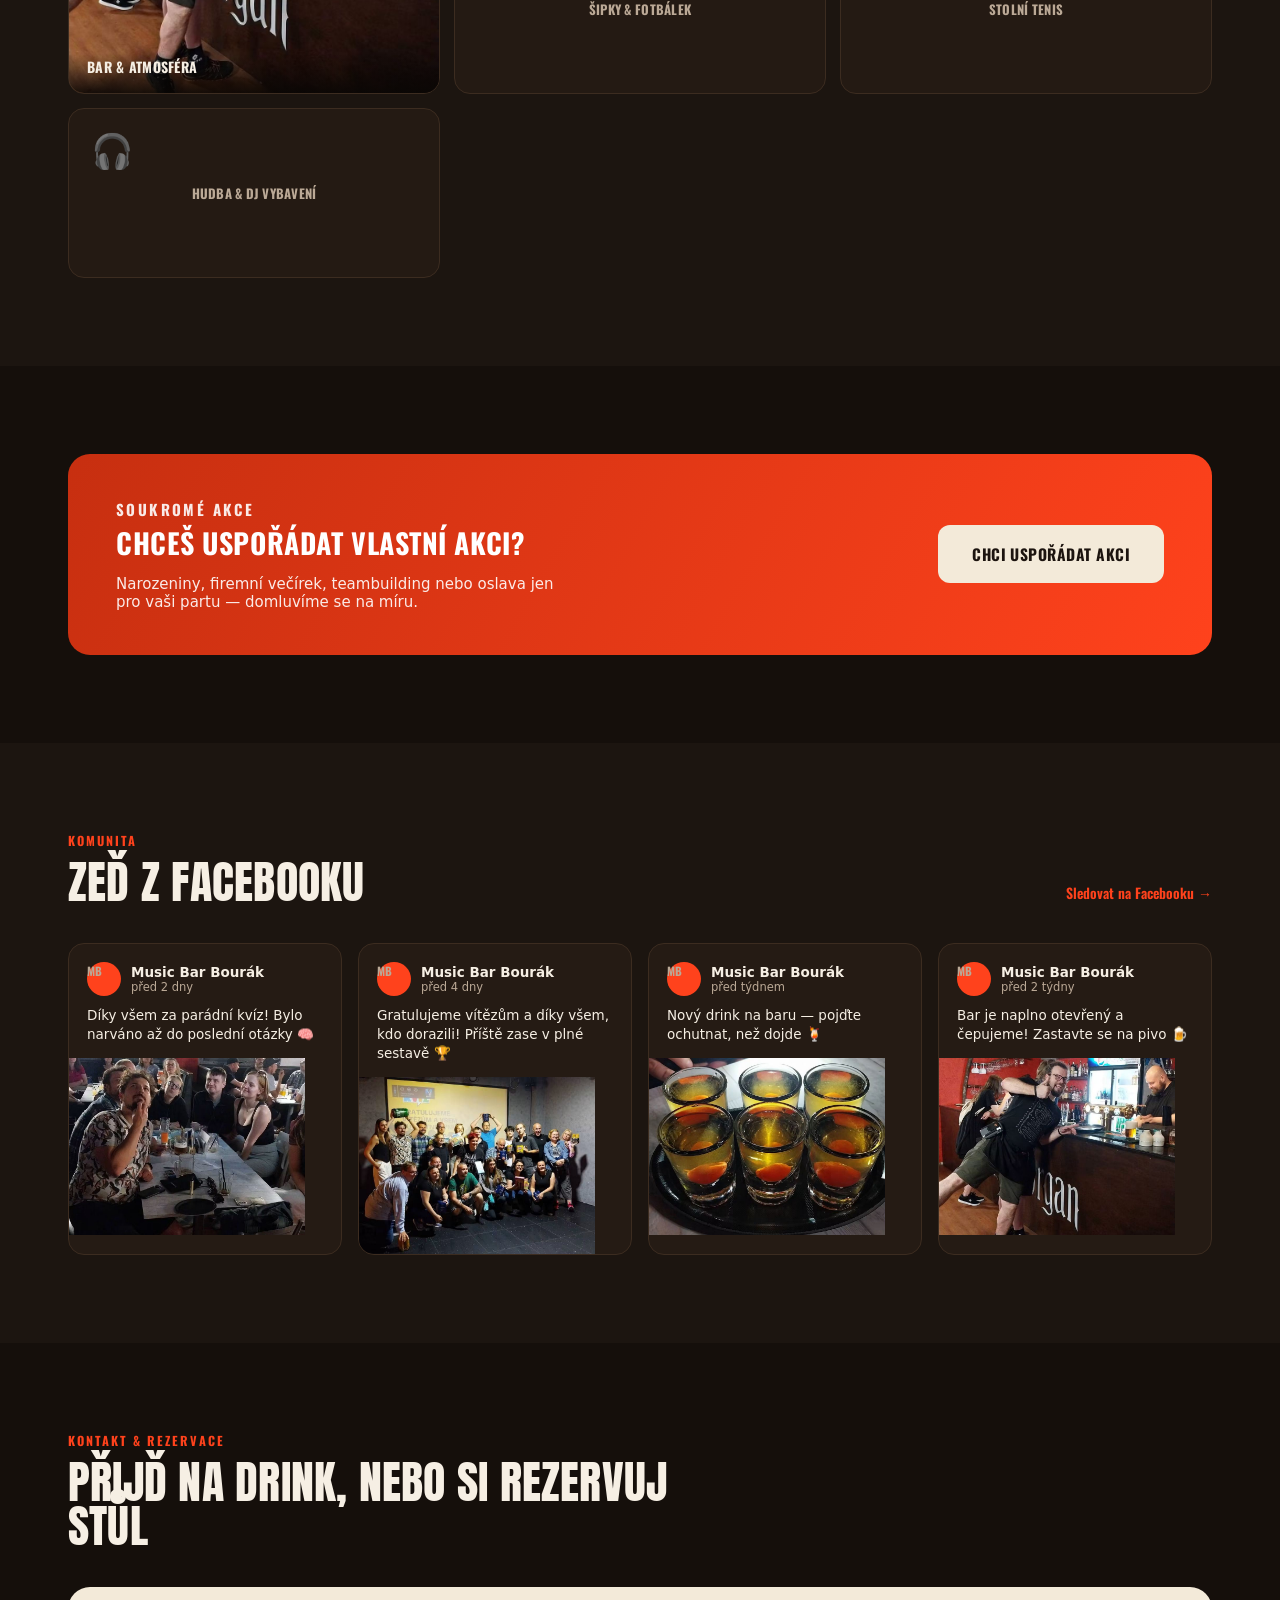
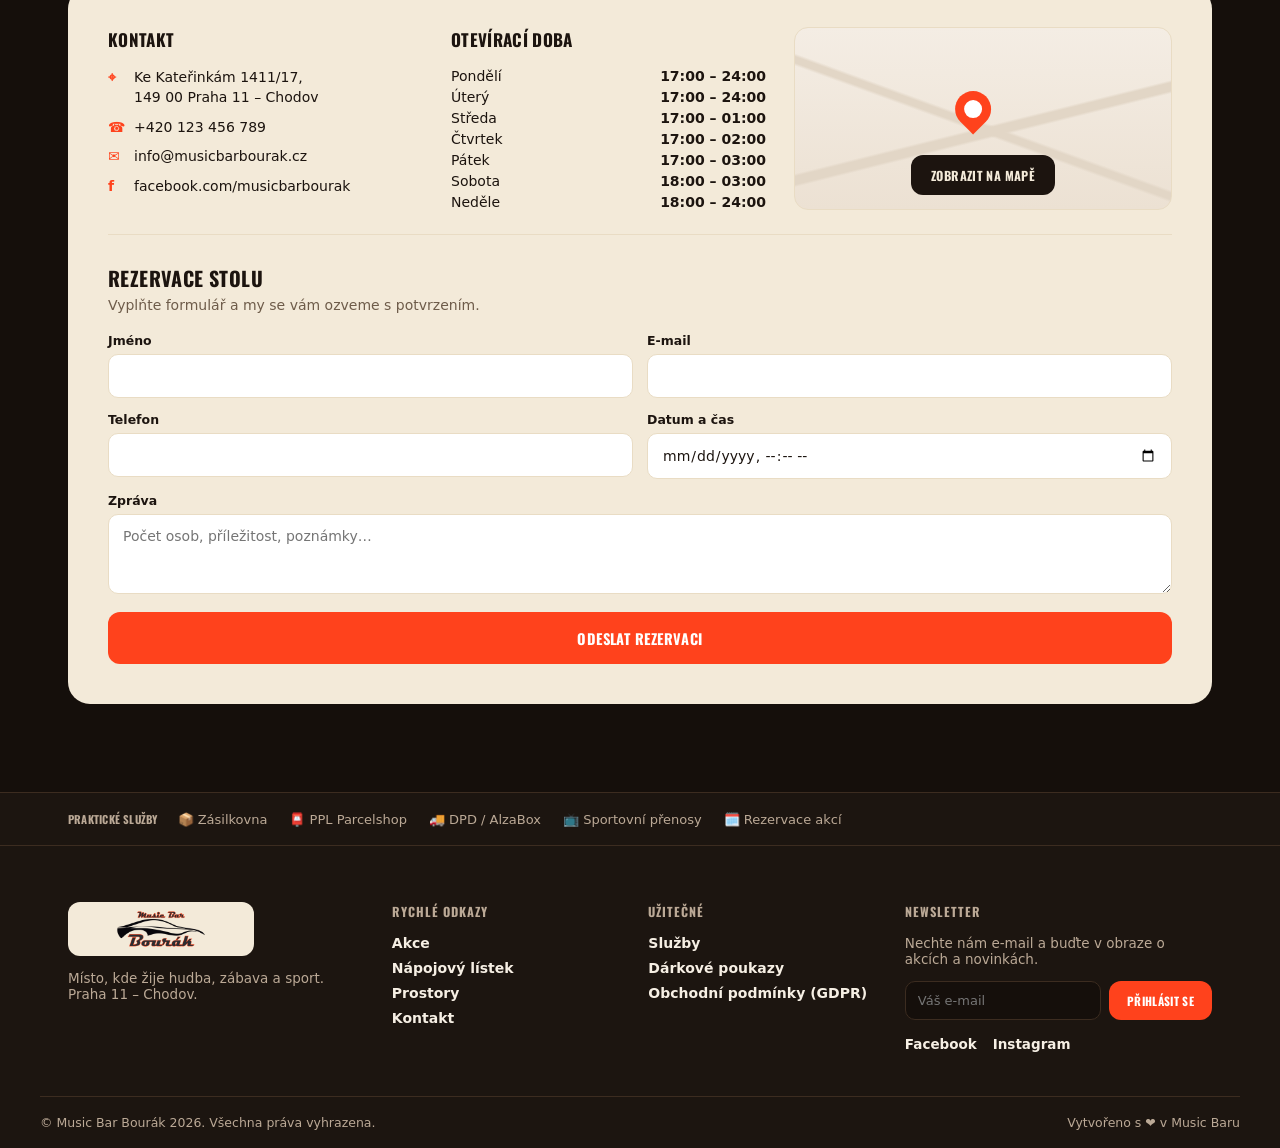
==== commit 2e46e24a: "Full brand-driven redesign: official logo, poster typography, real menu Complete visual redesign bui" ====
--- a/index.html
+++ b/index.html
@@ -4,1017 +4,340 @@
 <meta charset="utf-8">
 <meta name="viewport" content="width=device-width, initial-scale=1, viewport-fit=cover">
 <title>Music Bar Bourák – hudba, zábava a sport</title>
-<meta name="description" content="Music Bar Bourák: živá hudba, DJ párty, chytré kvízy, koktejly a sportovní přenosy. Praha 11 – Chodov.">
-<style>
-@font-face {
-  font-family:'Archivo Black';
-  src:url('assets/fonts/archivo-black-latin.woff2') format('woff2');
-  unicode-range:U+0000-00FF,U+0131,U+0152-0153,U+02BB-02BC,U+02C6,U+02DA,U+02DC,U+2000-206F,U+20AC,U+2122;
-  font-weight:400;
-  font-style:normal;
-  font-display:swap;
-}
-@font-face {
-  font-family:'Archivo Black';
-  src:url('assets/fonts/archivo-black-latin-ext.woff2') format('woff2');
-  unicode-range:U+0100-02BA,U+02BD-02CC,U+02CE-02FF,U+1E00-1EFF;
-  font-weight:400;
-  font-style:normal;
-  font-display:swap;
-}
-
-:root {
-  --bg:#14100e;
-  --bg-soft:#1a1512;
-  --surface:#221b17;
-  --surface-2:#2a2119;
-  --line:#372c22;
-  --paper:#f6efe8;
-  --muted:#b6a89c;
-  --orange:#f2552c;
-  --orange-deep:#c53d1f;
-  --ink:#1a1310;
-  --card-light:#fbf6f1;
-  --line-light:#e9ddd0;
-  --muted-ink:#6c5f53;
-  --radius-lg:22px;
-  --radius-md:16px;
-  --pad-y:96px;
-  --maxw:1180px;
-}
-* { box-sizing:border-box; }
-html {
-  scroll-behavior:smooth;
-  scroll-padding-top:92px;
-}
-body {
-  margin:0;
-  background:var(--bg);
-  color:var(--paper);
-  font-family:Inter, ui-sans-serif, system-ui, -apple-system, BlinkMacSystemFont, "Segoe UI", Arial, sans-serif;
-  -webkit-font-smoothing:antialiased;
-}
-a { color:inherit; text-decoration:none; }
-img { display:block; max-width:100%; }
-h1,h2,h3 { font-family:'Archivo Black', Arial, sans-serif; font-weight:400; }
-.wrap {
-  width:100%;
-  max-width:var(--maxw);
-  margin:0 auto;
-  padding:0 28px;
-}
-.section {
-  padding:var(--pad-y) 0;
-}
-.section-alt { background:var(--bg-soft); }
-.eyebrow {
-  display:inline-flex;
-  align-items:center;
-  gap:8px;
-  font-size:12px;
-  font-weight:800;
-  letter-spacing:.14em;
-  text-transform:uppercase;
-  color:var(--orange);
-  margin:0 0 10px;
-}
-.section-head {
-  max-width:640px;
-  margin:0 0 40px;
-}
-.section-head h2 {
-  margin:0;
-  font-size:clamp(28px,3.4vw,42px);
-  line-height:1.06;
-  letter-spacing:-.01em;
-}
-.section-head p {
-  margin:14px 0 0;
-  font-size:16px;
-  line-height:1.5;
-  color:var(--muted);
-}
-.center { text-align:center; margin-left:auto; margin-right:auto; }
-
-/* Buttons */
-.btn {
-  display:inline-flex;
-  align-items:center;
-  justify-content:center;
-  gap:10px;
-  height:56px;
-  padding:0 28px;
-  border-radius:14px;
-  font-size:15px;
-  font-weight:800;
-  white-space:nowrap;
-  border:2px solid transparent;
-  cursor:pointer;
-}
-.btn-primary { background:var(--orange); color:#fff; }
-.btn-primary:hover { background:var(--orange-deep); }
-.btn-outline {
-  background:transparent;
-  color:var(--paper);
-  border-color:rgba(246,239,232,.35);
-}
-.btn-outline:hover { border-color:var(--paper); }
-.btn-light {
-  background:var(--ink);
-  color:var(--card-light);
-}
-.btn-block { width:100%; }
-
-/* Logo wordmark */
-.logo {
-  display:flex;
-  flex-direction:column;
-  line-height:1;
-  gap:3px;
-}
-.logo-cap {
-  font-size:10.5px;
-  font-weight:800;
-  letter-spacing:.22em;
-  text-transform:uppercase;
-  color:var(--muted);
-}
-.logo-main {
-  font-family:'Archivo Black', Arial, sans-serif;
-  font-size:23px;
-  color:var(--paper);
-  position:relative;
-  padding-bottom:6px;
-}
-.logo-main::after {
-  content:"";
-  position:absolute;
-  left:0;
-  bottom:0;
-  width:34px;
-  height:4px;
-  border-radius:4px;
-  background:var(--orange);
-}
-
-/* Header */
-.header {
-  position:sticky;
-  top:0;
-  z-index:50;
-  height:80px;
-  display:flex;
-  align-items:center;
-  background:rgba(20,16,14,.9);
-  backdrop-filter:blur(14px);
-  border-bottom:1px solid var(--line);
-}
-.header .wrap {
-  display:flex;
-  align-items:center;
-  gap:32px;
-  width:100%;
-}
-.nav {
-  margin-left:auto;
-  display:flex;
-  align-items:center;
-  gap:30px;
-  font-size:14px;
-  font-weight:700;
-  color:var(--muted);
-}
-.nav a:hover, .nav a.active { color:var(--paper); }
-.header-cta { display:flex; }
-.header-cta .btn { height:44px; padding:0 20px; font-size:13.5px; }
-
-/* Hero */
-.hero {
-  padding:64px 0 80px;
-  background:
-    radial-gradient(circle at 15% 0%, rgba(242,85,44,.14), transparent 45%),
-    var(--bg);
-  border-bottom:1px solid var(--line);
-}
-.hero .wrap {
-  display:grid;
-  grid-template-columns:1.05fr .95fr;
-  gap:56px;
-  align-items:center;
-}
-.hero-copy h1 {
-  margin:0;
-  font-size:clamp(38px,5vw,58px);
-  line-height:1.02;
-  letter-spacing:-.01em;
-}
-.hero-copy h1 .accent { color:var(--orange); }
-.hero-copy p.lead {
-  margin:22px 0 0;
-  font-size:18px;
-  line-height:1.55;
-  color:var(--muted);
-  max-width:480px;
-}
-.hero-actions {
-  display:flex;
-  gap:16px;
-  margin-top:34px;
-  flex-wrap:wrap;
-}
-.chips {
-  margin:38px 0 0;
-  padding:0;
-  list-style:none;
-  display:flex;
-  flex-wrap:wrap;
-  gap:10px;
-}
-.chips li {
-  display:flex;
-  align-items:center;
-  gap:8px;
-  font-size:13.5px;
-  font-weight:700;
-  color:var(--paper);
-  background:var(--surface);
-  border:1px solid var(--line);
-  border-radius:30px;
-  padding:9px 16px 9px 10px;
-}
-.chips .ico {
-  width:24px;
-  height:24px;
-  border-radius:50%;
-  background:rgba(242,85,44,.16);
-  color:var(--orange);
-  display:grid;
-  place-items:center;
-  font-size:13px;
-  flex:0 0 auto;
-}
-.hero-visual {
-  position:relative;
-  border-radius:var(--radius-lg);
-  overflow:hidden;
-  aspect-ratio:4/5;
-  border:1px solid var(--line);
-  box-shadow:0 30px 60px -20px rgba(0,0,0,.6);
-}
-.hero-visual img {
-  width:100%;
-  height:100%;
-  object-fit:cover;
-  object-position:center 30%;
-}
-.hero-visual::after {
-  content:"";
-  position:absolute;
-  inset:0;
-  background:linear-gradient(to top, rgba(15,11,9,.55), transparent 45%);
-}
-.hero-badge {
-  position:absolute;
-  left:18px;
-  bottom:18px;
-  z-index:2;
-  background:rgba(20,16,14,.85);
-  border:1px solid rgba(255,255,255,.12);
-  border-radius:12px;
-  padding:10px 14px;
-  font-size:12.5px;
-  font-weight:700;
-}
-.hero-badge b { color:var(--orange); }
-
-/* Cards common */
-.card {
-  background:var(--surface);
-  border:1px solid var(--line);
-  border-radius:var(--radius-md);
-}
-.card-light {
-  background:var(--card-light);
-  color:var(--ink);
-  border:1px solid var(--line-light);
-  border-radius:var(--radius-md);
-  box-shadow:0 20px 40px -24px rgba(0,0,0,.35);
-}
-
-/* Program & akce */
-.event-feature {
-  display:grid;
-  grid-template-columns:1fr 1fr;
-  gap:0;
-  overflow:hidden;
-  margin-bottom:28px;
-}
-.event-feature img {
-  width:100%;
-  height:100%;
-  object-fit:cover;
-  min-height:320px;
-}
-.event-feature-body {
-  padding:36px;
-  display:flex;
-  flex-direction:column;
-  justify-content:center;
-}
-.event-feature-body .eyebrow { color:var(--orange); }
-.event-feature-body h3 {
-  margin:0;
-  font-size:26px;
-  line-height:1.1;
-}
-.event-feature-body p {
-  margin:14px 0 24px;
-  color:var(--muted);
-  font-size:15px;
-  line-height:1.55;
-}
-.events-grid {
-  display:grid;
-  grid-template-columns:repeat(4,1fr);
-  gap:16px;
-}
-.event-card {
-  padding:22px;
-}
-.event-date {
-  display:inline-flex;
-  align-items:baseline;
-  gap:6px;
-  color:var(--orange);
-  font-weight:800;
-  margin-bottom:14px;
-}
-.event-date .day { font-size:26px; font-family:'Archivo Black', Arial, sans-serif; }
-.event-date .mon { font-size:12px; text-transform:uppercase; letter-spacing:.06em; }
-.event-card h4 {
-  margin:0 0 8px;
-  font-size:16px;
-  font-weight:800;
-}
-.event-card p {
-  margin:0 0 14px;
-  font-size:13.5px;
-  color:var(--muted);
-  line-height:1.4;
-}
-.event-tags { display:flex; gap:6px; flex-wrap:wrap; }
-.event-tags span {
-  font-size:11px;
-  font-weight:800;
-  color:var(--orange);
-  background:rgba(242,85,44,.14);
-  border-radius:20px;
-  padding:4px 10px;
-}
-.program-note {
-  margin:32px auto 0;
-  text-align:center;
-  color:var(--muted);
-  font-size:14px;
-}
-.program-note span, .program-note a { color:var(--orange); font-weight:800; }
-
-/* Napoje */
-.drinks-photos {
-  display:grid;
-  grid-template-columns:1.3fr 1fr;
-  gap:16px;
-  margin-bottom:28px;
-}
-.drink-photo-card {
-  position:relative;
-  border-radius:var(--radius-md);
-  overflow:hidden;
-  min-height:220px;
-}
-.drink-photo-card img {
-  width:100%;
-  height:100%;
-  object-fit:cover;
-  position:absolute;
-  inset:0;
-}
-.drink-stack-mini { display:grid; gap:16px; }
-.menu-grid {
-  display:grid;
-  grid-template-columns:repeat(4,1fr);
-  gap:16px;
-  margin-bottom:28px;
-}
-.menu-card { padding:22px; }
-.menu-card h4 {
-  margin:0 0 16px;
-  font-size:15px;
-  font-weight:800;
-  color:var(--orange);
-}
-.menu-card ul {
-  list-style:none;
-  margin:0;
-  padding:0;
-  display:grid;
-  gap:9px;
-}
-.menu-card li {
-  display:flex;
-  justify-content:space-between;
-  gap:10px;
-  font-size:13.5px;
-  color:var(--paper);
-  border-bottom:1px dashed var(--line);
-  padding-bottom:8px;
-}
-.menu-card li b { color:var(--muted); font-weight:700; white-space:nowrap; }
-.brands {
-  position:relative;
-  overflow:hidden;
-  border-radius:var(--radius-md);
-  border:1px solid var(--line);
-  background:var(--surface);
-  padding:16px 0;
-}
-.brands-title {
-  padding:0 22px 12px;
-  font-size:13px;
-  font-weight:800;
-  color:var(--muted);
-  text-transform:uppercase;
-  letter-spacing:.08em;
-}
-.brand-track {
-  width:max-content;
-  display:flex;
-  animation:brandsMove 32s linear infinite;
-  filter:grayscale(1) brightness(1.6) contrast(.9);
-  opacity:.85;
-}
-.brand-track img {
-  width:704px;
-  max-width:none;
-  height:46px;
-  object-fit:cover;
-}
-.brands:hover .brand-track { animation-play-state:paused; }
-@keyframes brandsMove {
-  from { transform:translateX(0); }
-  to { transform:translateX(-704px); }
-}
-.drink-foot {
-  text-align:center;
-  margin:24px 0 0;
-  font-size:14px;
-  color:var(--muted);
-}
-.drink-foot span { color:var(--orange); font-weight:800; }
-
-/* Prostory gallery */
-.gallery {
-  display:grid;
-  grid-template-columns:1fr 1fr;
-  gap:16px;
-}
-.gallery-tall {
-  position:relative;
-  border-radius:var(--radius-lg);
-  overflow:hidden;
-  aspect-ratio:3/4;
-}
-.gallery-tall img { width:100%; height:100%; object-fit:cover; }
-.gallery-cap {
-  position:absolute;
-  left:0; right:0; bottom:0;
-  padding:20px;
-  background:linear-gradient(to top, rgba(10,7,6,.85), transparent 70%);
-  font-weight:800;
-  font-size:16px;
-  color:#fff;
-}
-
-/* Services */
-.services {
-  display:grid;
-  grid-template-columns:repeat(3,1fr);
-  gap:16px;
-}
-.service-card {
-  padding:26px 22px;
-  display:flex;
-  align-items:flex-start;
-  gap:16px;
-}
-.service-icon {
-  width:46px;
-  height:46px;
-  border-radius:12px;
-  background:rgba(242,85,44,.14);
-  color:var(--orange);
-  display:grid;
-  place-items:center;
-  font-size:22px;
-  flex:0 0 auto;
-}
-.service-card h3 {
-  margin:0 0 4px;
-  font-size:15.5px;
-}
-.service-card p {
-  margin:0;
-  color:var(--muted);
-  font-size:13.5px;
-  line-height:1.4;
-}
-
-/* Community CTA */
-.community {
-  position:relative;
-  border-radius:var(--radius-lg);
-  overflow:hidden;
-  min-height:340px;
-  display:flex;
-  align-items:center;
-}
-.community img {
-  position:absolute;
-  inset:0;
-  width:100%;
-  height:100%;
-  object-fit:cover;
-  object-position:center 30%;
-}
-.community::before {
-  content:"";
-  position:absolute;
-  inset:0;
-  background:linear-gradient(105deg, rgba(8,6,5,.97) 40%, rgba(8,6,5,.62) 68%, rgba(8,6,5,.25) 100%);
-}
-.community-body h2, .community-body p {
-  text-shadow:0 2px 10px rgba(0,0,0,.5);
-}
-.community-body {
-  position:relative;
-  z-index:2;
-  padding:48px;
-  max-width:520px;
-}
-.community-body h2 {
-  margin:0 0 14px;
-  font-size:clamp(26px,3vw,34px);
-  color:#fff;
-}
-.community-body p {
-  margin:0 0 26px;
-  color:rgba(255,255,255,.82);
-  font-size:15.5px;
-  line-height:1.55;
-}
-
-/* Kontakt */
-.contact-panel {
-  padding:40px;
-}
-.contact-grid {
-  display:grid;
-  grid-template-columns:1fr 1fr 1.2fr;
-  gap:28px;
-}
-.contact-grid h3 {
-  margin:0 0 16px;
-  font-size:17px;
-  font-weight:800;
-}
-.contact-list { display:grid; gap:10px; }
-.contact-list div { display:flex; gap:10px; font-size:14px; line-height:1.4; color:var(--ink); }
-.contact-list b { color:var(--orange); width:16px; flex:0 0 auto; }
-.hours { display:grid; gap:5px; font-size:14px; }
-.hours div { display:flex; justify-content:space-between; gap:10px; }
-.hours b { font-weight:800; }
-.map-box {
-  position:relative;
-  min-height:150px;
-  border-radius:14px;
-  border:1px solid var(--line-light);
-  background:
-    linear-gradient(20deg, transparent 45%, #e7ddd2 46% 48%, transparent 49%),
-    linear-gradient(-14deg, transparent 42%, #e7ddd2 43% 46%, transparent 47%),
-    linear-gradient(#f4ede4,#ece1d3);
-  display:flex;
-  align-items:center;
-  justify-content:center;
-}
-.pin {
-  width:36px; height:36px;
-  border-radius:50% 50% 50% 0;
-  background:var(--orange);
-  transform:rotate(-45deg) translateY(-14px);
-}
-.pin::after {
-  content:"";
-  position:absolute;
-  inset:9px;
-  border-radius:50%;
-  background:#fff;
-}
-.map-box .btn {
-  position:absolute;
-  bottom:14px;
-  left:50%;
-  transform:translateX(-50%);
-  height:40px;
-  padding:0 18px;
-  font-size:13px;
-}
-
-.reserve {
-  margin-top:24px;
-  border-top:1px solid var(--line-light);
-  padding-top:28px;
-}
-.reserve h3 { margin:0 0 4px; font-size:20px; }
-.reserve > p { margin:0 0 20px; color:var(--muted-ink); font-size:14px; }
-.reserve-form {
-  display:grid;
-  grid-template-columns:1fr 1fr;
-  gap:14px;
-}
-.field-full { grid-column:1/-1; }
-.reserve-form label {
-  display:block;
-  margin-bottom:6px;
-  font-size:12.5px;
-  font-weight:800;
-  color:var(--ink);
-}
-.reserve-form input, .reserve-form textarea {
-  width:100%;
-  padding:13px 14px;
-  border:1px solid var(--line-light);
-  border-radius:10px;
-  background:#fff;
-  font-family:inherit;
-  font-size:14px;
-  color:var(--ink);
-}
-.reserve-form input:focus, .reserve-form textarea:focus {
-  outline:2px solid var(--orange);
-  outline-offset:1px;
-}
-.reserve-form textarea { resize:vertical; min-height:80px; }
-
-/* Footer */
-.footer { background:var(--bg-soft); border-top:1px solid var(--line); padding:56px 0 28px; }
-.footer-grid {
-  display:grid;
-  grid-template-columns:1.4fr 1fr 1fr 1fr;
-  gap:32px;
-}
-.footer p.tagline { color:var(--muted); font-size:13.5px; margin:14px 0 0; max-width:260px; }
-.footer h4 { margin:0 0 14px; font-size:12.5px; text-transform:uppercase; letter-spacing:.08em; color:var(--muted); }
-.footer ul { list-style:none; margin:0; padding:0; display:grid; gap:9px; }
-.footer li, .footer li a { margin:0; color:var(--paper); font-size:14px; font-weight:600; }
-.footer li a:hover { color:var(--orange); }
-.footer-bottom {
-  margin-top:44px;
-  padding-top:20px;
-  border-top:1px solid var(--line);
-  display:flex;
-  justify-content:space-between;
-  gap:12px;
-  color:var(--muted);
-  font-size:12.5px;
-  flex-wrap:wrap;
-}
-
-/* Mobile nav */
-.mobile-nav { display:none; }
-
-@media (max-width:980px) {
-  .hero .wrap { grid-template-columns:1fr; gap:36px; }
-  .hero-visual { aspect-ratio:16/10; order:-1; }
-  .events-grid { grid-template-columns:repeat(2,1fr); }
-  .menu-grid { grid-template-columns:repeat(2,1fr); }
-  .services { grid-template-columns:repeat(2,1fr); }
-  .contact-grid { grid-template-columns:1fr 1fr; }
-  .contact-grid .map-box { grid-column:1/-1; }
-  .footer-grid { grid-template-columns:1fr 1fr; }
-}
-
-@media (max-width:720px) {
-  html { scroll-padding-top:84px; }
-  :root { --pad-y:56px; }
-  .wrap { padding:0 18px; }
-  .header { height:72px; }
-  .nav { display:none; }
-  .header-cta .btn { height:42px; padding:0 16px; font-size:12.5px; }
-  .hero { padding:36px 0 48px; }
-  .hero-copy h1 { font-size:34px; }
-  .hero-copy p.lead { font-size:16px; }
-  .hero-actions .btn { flex:1 1 auto; height:52px; font-size:14px; padding:0 16px; }
-  .chips li { font-size:14px; padding:10px 16px 10px 10px; }
-  .section-head h2 { font-size:26px; }
-  .section-head p { font-size:15px; }
-  .event-feature { grid-template-columns:1fr; }
-  .event-feature img { min-height:220px; }
-  .event-feature-body { padding:26px; }
-  .events-grid, .menu-grid, .services { grid-template-columns:1fr; }
-  .drinks-photos { grid-template-columns:1fr; }
-  .drink-stack-mini { grid-template-columns:1fr 1fr; display:grid; }
-  .gallery { grid-template-columns:1fr; }
-  .gallery-tall { aspect-ratio:4/3; }
-  .contact-panel { padding:26px; }
-  .contact-grid { grid-template-columns:1fr; gap:22px; }
-  .reserve-form { grid-template-columns:1fr; }
-  .community-body { padding:30px; max-width:none; }
-  .footer-grid { grid-template-columns:1fr 1fr; gap:26px; }
-  body { padding-bottom:96px; }
-  .mobile-nav {
-    position:fixed;
-    left:12px; right:12px; bottom:12px;
-    z-index:80;
-    display:grid;
-    grid-template-columns:repeat(4,1fr);
-    gap:6px;
-    padding:10px;
-    border-radius:20px;
-    background:rgba(10,7,6,.96);
-    border:1px solid var(--line);
-    box-shadow:0 18px 34px rgba(0,0,0,.4);
-  }
-  .mobile-nav a {
-    display:grid;
-    place-items:center;
-    gap:3px;
-    color:var(--muted);
-    font-size:11.5px;
-    font-weight:800;
-    padding:5px 0;
-  }
-  .mobile-nav a.active { color:var(--orange); }
-  .mobile-nav span { font-size:19px; }
-}
-</style>
+<meta name="description" content="Music Bar Bourák: pivo, drinky, chytrý kvíz, živá hudba, sportovní přenosy a soukromé akce. Praha 11 – Chodov.">
+<link rel="stylesheet" href="assets/css/style.css">
 </head>
 <body>
 
 <header class="header">
-  <div class="wrap">
-    <a class="logo" href="#uvod" aria-label="Music Bar Bourák – úvod">
-      <span class="logo-cap">Music Bar</span>
-      <span class="logo-main">Bourák</span>
+  <div class="wrap header-inner">
+    <a class="logo-plate" href="#uvod" aria-label="Music Bar Bourák – úvod">
+      <img src="assets/images/logo.webp" alt="Music Bar Bourák" width="220" height="53">
     </a>
     <nav class="nav" aria-label="Hlavní navigace">
       <a class="active" href="#uvod">Úvod</a>
-      <a href="#program">Akce</a>
+      <a href="#akce">Akce</a>
       <a href="#napoje">Nápoje</a>
       <a href="#prostory">Prostory</a>
+      <a href="#sluzby">Služby</a>
       <a href="#kontakt">Kontakt</a>
     </nav>
     <div class="header-cta">
-      <a class="btn btn-primary" href="#kontakt"><span aria-hidden="true">📅</span> Rezervovat</a>
+      <a class="btn btn-outline" href="napoje.html">Nápojový lístek</a>
+      <a class="btn btn-primary" href="#kontakt">Rezervace</a>
     </div>
   </div>
 </header>
 
 <main id="uvod">
 
+  <!-- HERO -->
   <section class="hero">
-    <div class="wrap">
+    <div class="wrap hero-grid">
       <div class="hero-copy">
-        <h1>Music Bar Bourák<br>místo, kde žije<br><span class="accent">hudba, zábava a sport</span></h1>
-        <p class="lead">Živá hudba, DJ párty, chytré kvízy a sportovní přenosy pod jednou střechou. Zastav se na drink, zůstaň na dobrou noc.</p>
+        <p class="eyebrow">Hudební bar &middot; Praha 11 – Chodov</p>
+        <h1 class="display hero-title">Music Bar<br><span class="accent">Bourák</span></h1>
+        <p class="lead">Místo, kde žije hudba, zábava a sport. Pivo, drinky, chytrý kvíz, živé kapely a soukromé akce pod jednou střechou.</p>
+        <ul class="feature-list">
+          <li><span class="dot" aria-hidden="true"></span>Skvělé drinky &amp; pivo</li>
+          <li><span class="dot" aria-hidden="true"></span>Chytrý kvíz</li>
+          <li><span class="dot" aria-hidden="true"></span>Živé kapely a DJ</li>
+          <li><span class="dot" aria-hidden="true"></span>Sportovní přenosy</li>
+          <li><span class="dot" aria-hidden="true"></span>Soukromé akce</li>
+        </ul>
         <div class="hero-actions">
-          <a class="btn btn-primary" href="#kontakt"><span aria-hidden="true">📅</span> Rezervovat stůl</a>
-          <a class="btn btn-outline" href="#napoje"><span aria-hidden="true">🍸</span> Nápojový lístek</a>
-        </div>
-        <ul class="chips">
-          <li><span class="ico" aria-hidden="true">🎵</span>Živá hudba</li>
-          <li><span class="ico" aria-hidden="true">🎧</span>DJ a párty</li>
-          <li><span class="ico" aria-hidden="true">🍹</span>Koktejly a drinky</li>
-          <li><span class="ico" aria-hidden="true">♪</span>Taneční parket</li>
-          <li><span class="ico" aria-hidden="true">📺</span>Sportovní přenosy</li>
-          <li><span class="ico" aria-hidden="true">🔒</span>Privátní rezervace</li>
-        </ul>
+          <a class="btn btn-primary btn-lg" href="#kontakt">Rezervovat stůl</a>
+          <a class="btn btn-outline btn-lg" href="#akce">Aktuální akce</a>
+        </div>
       </div>
       <div class="hero-visual">
-        <img src="assets/images/photos/shots-tray.jpg" alt="Panák shoty s pomerančem na baru Bourák">
-        <div class="hero-badge">🍹 <b>Signature shoty</b> každý večer na baru</div>
-      </div>
-    </div>
-  </section>
-
-  <section class="section" id="program">
-    <div class="wrap">
-      <div class="section-head center">
-        <div class="eyebrow">Program & akce</div>
-        <h2>V Bouráku je vždy co zažít</h2>
-        <p>Živá muzika, DJ párty, sportovní přenosy a pravidelné kvízové večery. Mrkni, co tě nejvíc zajímá.</p>
-      </div>
-
-      <div class="card event-feature">
-        <img src="assets/images/photos/quiz-poster.jpg" alt="Plakát Chytrý kvíz v Bouráku" loading="lazy">
-        <div class="event-feature-body">
-          <div class="eyebrow">Pravidelná akce</div>
-          <h3>Chytrý kvíz v Bouráku</h3>
-          <p>„Kdo neví, ten se tváří chytře!“ Postav tým, přihlas se a poměř síly s ostatními o skvělé ceny. Sledujte Facebook, kde vždy vypisujeme nejbližší termín.</p>
-          <a class="btn btn-primary" href="https://www.facebook.com/musicbarbourak/" target="_blank" rel="noopener" style="width:max-content">
-            <span aria-hidden="true">🧠</span> Přihlásit tým
-          </a>
-        </div>
-      </div>
-
-      <div class="events-grid">
-        <article class="card event-card">
-          <div class="event-date"><span class="day">22</span><span class="mon">Srp</span></div>
-          <h4>Live Music Night</h4>
-          <p>Kapela Reflex Band od 20:00</p>
-          <div class="event-tags"><span>Live hudba</span><span>Vstup volný</span></div>
-        </article>
-        <article class="card event-card">
-          <div class="event-date"><span class="day">29</span><span class="mon">Srp</span></div>
-          <h4>DJ Párty: Retro Fever</h4>
-          <p>DJ Marty, hity 80. a 90. let</p>
-          <div class="event-tags"><span>DJ</span><span>Párty</span></div>
-        </article>
-        <article class="card event-card">
-          <div class="event-date"><span class="day">05</span><span class="mon">Zář</span></div>
-          <h4>Sportovní přenos: Liga mistrů</h4>
-          <p>Velkoplošná projekce od 18:00</p>
-          <div class="event-tags"><span>Sport</span><span>Live přenos</span></div>
-        </article>
-        <article class="card event-card">
-          <div class="event-date"><span class="day">12</span><span class="mon">Zář</span></div>
-          <h4>Karaoke Night</h4>
-          <p>Zpívej s kapelou nebo si objednej svůj hit</p>
-          <div class="event-tags"><span>Karaoke</span><span>Vstup volný</span></div>
+        <div class="hero-photo">
+          <img src="assets/images/photos/bar-counter.jpg" alt="Bar Music Bar Bourák – výčep a hosté u pultu" width="900" height="1600">
+        </div>
+        <div class="hero-photo-badge">
+          <img src="assets/images/photos/shots-tray.jpg" alt="Signature shoty Bourák" width="900" height="1600" loading="lazy">
+        </div>
+        <div class="hero-tag">🍺 Živě každý večer</div>
+      </div>
+    </div>
+  </section>
+
+  <!-- PILÍŘE BOURÁKU -->
+  <section class="section" id="pilire">
+    <div class="wrap">
+      <div class="section-head">
+        <p class="eyebrow">Co u nás najdeš</p>
+        <h2 class="display">Pivo. Drinky. Hudba. Zábava.</h2>
+      </div>
+      <div class="pillars">
+        <a class="pillar pillar-photo" href="napoje.html" style="background-image:url('assets/images/photos/bar-counter.jpg')">
+          <div class="pillar-body"><h3 class="cond">Pivo</h3><p>Perfektně načepované.</p></div>
+        </a>
+        <a class="pillar pillar-photo" href="napoje.html" style="background-image:url('assets/images/photos/shots-tray.jpg')">
+          <div class="pillar-body"><h3 class="cond">Drinky</h3><p>Klasika i něco navíc.</p></div>
+        </a>
+        <a class="pillar pillar-solid" href="#akce">
+          <div class="pillar-body"><h3 class="cond">Chytrý kvíz</h3><p>Zábava, napětí a skvělé ceny.</p></div>
+        </a>
+        <a class="pillar pillar-photo" href="#akce" style="background-image:url('assets/images/photos/quiz-crowd.jpg')">
+          <div class="pillar-body"><h3 class="cond">Hudba &amp; párty</h3><p>Živé kapely, DJ i tanec do rána.</p></div>
+        </a>
+        <a class="pillar pillar-dark" href="#akce">
+          <div class="pillar-icon" aria-hidden="true">📺</div>
+          <div class="pillar-body"><h3 class="cond">Sportovní přenosy</h3><p>Velké zápasy na velkých obrazovkách.</p></div>
+        </a>
+        <a class="pillar pillar-photo" href="#komunita" style="background-image:url('assets/images/photos/quiz-winners.jpg')">
+          <div class="pillar-body"><h3 class="cond">Soukromé akce</h3><p>Oslavy, firemní večírky a víc.</p></div>
+        </a>
+      </div>
+    </div>
+  </section>
+
+  <!-- AKTUÁLNÍ AKCE -->
+  <section class="section section-alt" id="akce">
+    <div class="wrap">
+      <div class="section-head section-head-row">
+        <div>
+          <p class="eyebrow">Program</p>
+          <h2 class="display">Co se děje tenhle týden</h2>
+        </div>
+        <a class="link-arrow" href="https://www.facebook.com/musicbarbourak/" target="_blank" rel="noopener">Všechny akce na Facebooku →</a>
+      </div>
+
+      <div class="events">
+        <article class="event event-wide">
+          <div class="event-media"><img src="assets/images/photos/quiz-poster.jpg" alt="Plakát Chytrý kvíz v Bouráku" loading="lazy" width="1080" height="1350"></div>
+          <div class="event-date-badge"><span class="cond">Pravidelně</span></div>
+          <div class="event-body">
+            <span class="tag tag-kviz">Chytrý kvíz</span>
+            <h3 class="cond">Chytrý kvíz v Bouráku</h3>
+            <p>„Kdo neví, ten se tváří chytře!" Postav tým a poměř síly s ostatními o skvělé ceny.</p>
+            <a class="link-arrow" href="https://www.facebook.com/musicbarbourak/" target="_blank" rel="noopener">Více info →</a>
+          </div>
+        </article>
+
+        <article class="event">
+          <div class="event-media"><img src="assets/images/photos/quiz-crowd.jpg" alt="Živá hudba a párty v Bouráku" loading="lazy" width="900" height="1600"></div>
+          <div class="event-date-badge"><span class="day">Pá</span><span class="cond">20:00</span></div>
+          <div class="event-body">
+            <span class="tag tag-hudba">Live hudba</span>
+            <h3 class="cond">Live koncert</h3>
+            <p>Kapela Reflex Band naživo.</p>
+            <a class="link-arrow" href="#kontakt">Více info →</a>
+          </div>
+        </article>
+
+        <article class="event event-solid">
+          <div class="event-icon" aria-hidden="true">⚽</div>
+          <div class="event-date-badge"><span class="day">So</span><span class="cond">16:20</span></div>
+          <div class="event-body">
+            <span class="tag tag-sport">Sport</span>
+            <h3 class="cond">Sportovní přenos</h3>
+            <p>Velkoplošná projekce na baru.</p>
+            <a class="link-arrow" href="#kontakt">Více info →</a>
+          </div>
+        </article>
+
+        <article class="event event-solid">
+          <div class="event-icon" aria-hidden="true">🎤</div>
+          <div class="event-date-badge"><span class="day">Ne</span><span class="cond">19:00</span></div>
+          <div class="event-body">
+            <span class="tag tag-hudba">Karaoke</span>
+            <h3 class="cond">Karaoke Night</h3>
+            <p>Zpívej s kapelou nebo si objednej svůj hit.</p>
+            <a class="link-arrow" href="#kontakt">Více info →</a>
+          </div>
         </article>
       </div>
       <p class="program-note">Program se aktualizuje denně — sledujte nás na Instagramu <span>@musicbar.bourak</span></p>
     </div>
   </section>
 
+  <!-- SPECIÁLNÍ NABÍDKA -->
+  <!-- Snadno skrytelný blok: pokud právě neběží žádný speciál, smaž celou <section id="special">…</section> -->
+  <section class="section special" id="special">
+    <div class="wrap">
+      <div class="special-card">
+        <div class="special-media"><img src="assets/images/photos/shots-tray.jpg" alt="Bourák Signature Shot" loading="lazy" width="900" height="1600"></div>
+        <div class="special-body">
+          <p class="eyebrow eyebrow-onlight">Speciál tohoto týdne</p>
+          <h2 class="cond">Bourák Signature Shot</h2>
+          <p>Šest panáků, jeden nezapomenutelný večer. Naše signature směs s pomerančem — jen do vyprodání zásob.</p>
+          <div class="special-price">49 Kč<span>/ kus</span></div>
+          <a class="btn btn-primary" href="#kontakt">Zeptej se na baru</a>
+        </div>
+      </div>
+    </div>
+  </section>
+
+  <!-- NÁPOJOVÝ LÍSTEK (krátký výběr) -->
   <section class="section section-alt" id="napoje">
     <div class="wrap">
-      <div class="section-head center">
-        <div class="eyebrow">Nápojový lístek</div>
-        <h2>Signature drinky i rychlý panák</h2>
-        <p>Bohatý výběr koktejlů, whisky, ginů i nealka. Ptej se barmana na aktuální sezónní nabídku.</p>
-      </div>
-
-      <div class="drinks-photos">
-        <div class="drink-photo-card drink-photo-plain">
-          <img src="assets/images/drinks-bar.webp" alt="Bohatý bar a velký výběr značek: vyber si ze široké nabídky koktejlů, vína, piva i nealka" loading="lazy">
-        </div>
-        <div class="drink-stack-mini">
-          <div class="drink-photo-card drink-photo-plain">
-            <img src="assets/images/drinks-special.webp" alt="Speciální drinky: originální drinky z rukou našich barmanů, každý měsíc nové chutě a limitované edice" loading="lazy">
-          </div>
-          <div class="drink-photo-card drink-photo-plain">
-            <img src="assets/images/drinks-news.webp" alt="Rychlý na baru: nečekáte dlouho, bar je vždy naplno kvalitní klasikou i bez zbytečného čekání" loading="lazy">
-          </div>
+      <div class="section-head section-head-row">
+        <div>
+          <p class="eyebrow">Nápojový lístek</p>
+          <h2 class="display">Na co máš dnes chuť?</h2>
+        </div>
+        <a class="link-arrow" href="napoje.html">Zobrazit celý lístek →</a>
+      </div>
+      <div class="drinks-band">
+        <div class="drinks-band-main"><img src="assets/images/drinks-bar.webp" alt="Bohatý bar a velký výběr značek: koktejly, vína, piva i nealko" loading="lazy" width="329" height="213"></div>
+        <div class="drinks-band-stack">
+          <img src="assets/images/drinks-special.webp" alt="Speciální drinky z rukou našich barmanů, každý měsíc nové chutě" loading="lazy" width="361" height="115">
+          <img src="assets/images/drinks-news.webp" alt="Rychlý na baru: bez zbytečného čekání" loading="lazy" width="361" height="115">
         </div>
       </div>
 
       <div class="menu-grid">
-        <div class="card menu-card">
-          <h4>Signature drinky</h4>
+        <div class="menu-card">
+          <div class="menu-card-head"><span class="menu-ico" aria-hidden="true">🍺</span><h3 class="cond">Piva</h3></div>
           <ul>
-            <li>Bourák Sunset <b>169 Kč</b></li>
-            <li>Bourák Mojito <b>169 Kč</b></li>
-            <li>Moscow Mule <b>159 Kč</b></li>
-            <li>Pornstar Martini <b>169 Kč</b></li>
-            <li>Bourák Long Island <b>169 Kč</b></li>
+            <li><span>Radegast Ryze Hořká 0,5l</span><b>55 Kč</b></li>
+            <li><span>Staropramen Ležák 0,5l</span><b>55 Kč</b></li>
+            <li><span>Kozel Premium 0,5l</span><b>52 Kč</b></li>
+            <li><span>Birell (nealko) 0,5l</span><b>45 Kč</b></li>
           </ul>
-        </div>
-        <div class="card menu-card">
-          <h4>Rumky & whiskey</h4>
+          <a class="link-arrow" href="napoje.html#piva">Více piv →</a>
+        </div>
+        <div class="menu-card">
+          <div class="menu-card-head"><span class="menu-ico" aria-hidden="true">🍹</span><h3 class="cond">Koktejly</h3></div>
           <ul>
-            <li>Captain Morgan <b>149 Kč</b></li>
-            <li>Jack Daniel's <b>149 Kč</b></li>
-            <li>Jameson <b>149 Kč</b></li>
-            <li>Tullamore Dew <b>149 Kč</b></li>
-            <li>Zacapa 23y <b>219 Kč</b></li>
+            <li><span>Bourák Mojito</span><b>169 Kč</b></li>
+            <li><span>Bourák Sunset</span><b>169 Kč</b></li>
+            <li><span>Cuba Libre</span><b>149 Kč</b></li>
+            <li><span>Moscow Mule</span><b>159 Kč</b></li>
           </ul>
-        </div>
-        <div class="card menu-card">
-          <h4>Gin tonic</h4>
+          <a class="link-arrow" href="napoje.html#koktejly">Více drinků →</a>
+        </div>
+        <div class="menu-card">
+          <div class="menu-card-head"><span class="menu-ico" aria-hidden="true">🥃</span><h3 class="cond">Destiláty</h3></div>
           <ul>
-            <li>Beefeater <b>139 Kč</b></li>
-            <li>Bombay Sapphire <b>149 Kč</b></li>
-            <li>Hendrick's <b>159 Kč</b></li>
-            <li>Gin Mare <b>169 Kč</b></li>
-            <li>Monkey 47 <b>189 Kč</b></li>
+            <li><span>Captain Morgan 0,04l</span><b>149 Kč</b></li>
+            <li><span>Jack Daniel's 0,04l</span><b>149 Kč</b></li>
+            <li><span>Beefeater Gin 0,04l</span><b>139 Kč</b></li>
+            <li><span>Hendrick's Gin 0,04l</span><b>159 Kč</b></li>
           </ul>
-        </div>
-        <div class="card menu-card">
-          <h4>Nealko</h4>
+          <a class="link-arrow" href="napoje.html#rum">Více destilátů →</a>
+        </div>
+        <div class="menu-card">
+          <div class="menu-card-head"><span class="menu-ico" aria-hidden="true">🥤</span><h3 class="cond">Nealko</h3></div>
           <ul>
-            <li>Domácí limonády <b>69 Kč</b></li>
-            <li>Red Bull / Sugarfree <b>79 Kč</b></li>
-            <li>Cappy džusy <b>59 Kč</b></li>
-            <li>Royal Crown Cola <b>59 Kč</b></li>
-            <li>Aquila voda <b>39 Kč</b></li>
+            <li><span>Domácí limonáda 0,4l</span><b>69 Kč</b></li>
+            <li><span>Red Bull 0,25l</span><b>79 Kč</b></li>
+            <li><span>Cappy džus 0,2l</span><b>45 Kč</b></li>
+            <li><span>Aquila voda 0,33l</span><b>39 Kč</b></li>
           </ul>
-        </div>
-      </div>
-
+          <a class="link-arrow" href="napoje.html#nealko">Více nealka →</a>
+        </div>
+      </div>
       <div class="brands">
-        <div class="brands-title">Naše značky</div>
+        <div class="brands-title cond">Naše značky</div>
         <div class="brand-track">
-          <img src="assets/images/brands-strip.webp" alt="Značky alkoholu na baru" loading="lazy">
-          <img src="assets/images/brands-strip.webp" alt="" loading="lazy">
-          <img src="assets/images/brands-strip.webp" alt="" loading="lazy">
-        </div>
-      </div>
-      <p class="drink-foot"><span>Sezónní nabídka</span> nápojů se mění podle dostupnosti. Ptej se na baru!</p>
-    </div>
-  </section>
-
-  <section class="section" id="prostory">
-    <div class="wrap">
-      <div class="section-head center">
-        <div class="eyebrow">Prostory & atmosféra</div>
-        <h2>Nahlédni k nám dovnitř</h2>
-        <p>Živé fotky přímo z Bouráku — bar, parket i plný sál na kvízovém večeru.</p>
-      </div>
-      <div class="gallery">
-        <figure class="gallery-tall">
-          <img src="assets/images/photos/bar-counter.jpg" alt="Bar a výčep Music Bar Bourák" loading="lazy">
-          <figcaption class="gallery-cap">Bar & výčep</figcaption>
+          <img src="assets/images/brands-strip.webp" alt="Značky alkoholu na baru" loading="lazy" width="704" height="53">
+          <img src="assets/images/brands-strip.webp" alt="" loading="lazy" width="704" height="53">
+          <img src="assets/images/brands-strip.webp" alt="" loading="lazy" width="704" height="53">
+        </div>
+      </div>
+    </div>
+  </section>
+
+  <!-- PROSTORY A ZÁŽITKY -->
+  <section class="section section-alt" id="prostory">
+    <div class="wrap">
+      <div class="section-head">
+        <p class="eyebrow">Prostory &amp; zážitky</p>
+        <h2 class="display">Nahlédni k nám dovnitř</h2>
+      </div>
+      <div class="mosaic">
+        <figure class="mosaic-tile mosaic-big">
+          <img src="assets/images/photos/bar-counter.jpg" alt="Bar a výčep Music Bar Bourák" loading="lazy" width="900" height="1600">
+          <figcaption><span class="cond">Bar &amp; atmosféra</span></figcaption>
         </figure>
-        <figure class="gallery-tall">
-          <img src="assets/images/photos/quiz-crowd.jpg" alt="Plný sál na kvízovém večeru" loading="lazy">
-          <figcaption class="gallery-cap">Kvízový večer</figcaption>
+        <figure class="mosaic-tile">
+          <img src="assets/images/photos/quiz-crowd.jpg" alt="Hudební a kvízové večery" loading="lazy" width="900" height="1600">
+          <figcaption><span class="cond">Hudba &amp; kvízové večery</span></figcaption>
         </figure>
-      </div>
-    </div>
-  </section>
-
-  <section class="section section-alt" id="sluzby">
-    <div class="wrap">
-      <div class="section-head center">
-        <div class="eyebrow">Služby navíc</div>
-        <h2>Víc než jen bar</h2>
-      </div>
-      <div class="services">
-        <article class="card service-card">
-          <div class="service-icon" aria-hidden="true">📦</div>
-          <div><h3>Zásilkovna</h3><p>Výdejní místo přímo u nás</p></div>
-        </article>
-        <article class="card service-card">
-          <div class="service-icon" aria-hidden="true">📮</div>
-          <div><h3>PPL Parcelshop</h3><p>Podání a vyzvednutí balíků</p></div>
-        </article>
-        <article class="card service-card">
-          <div class="service-icon" aria-hidden="true">🚚</div>
-          <div><h3>DPD / AlzaBox</h3><p>Výdejní místo</p></div>
-        </article>
-        <article class="card service-card">
-          <div class="service-icon" aria-hidden="true">📺</div>
-          <div><h3>Sportovní přenosy</h3><p>Velké zápasy live na plátně</p></div>
-        </article>
-        <article class="card service-card">
-          <div class="service-icon" aria-hidden="true">🗓️</div>
-          <div><h3>Rezervace akcí</h3><p>Stůl nebo celá soukromá akce</p></div>
-        </article>
-        <article class="card service-card">
-          <div class="service-icon" aria-hidden="true">📄</div>
-          <div><h3>Nápojový lístek (PDF)</h3><p>Stáhněte si kompletní lístek</p></div>
-        </article>
-      </div>
-    </div>
-  </section>
-
-  <section class="section" id="komunita">
-    <div class="wrap">
-      <div class="community">
-        <img src="assets/images/photos/quiz-winners.jpg" alt="Vítězové kvízového večera s cenami v Bouráku" loading="lazy">
-        <div class="community-body">
-          <div class="eyebrow">Komunita Bouráku</div>
-          <h2>Staň se součástí party</h2>
-          <p>Sledujte nás na Facebooku — nová videa, fotky z akcí a pozvánky na kvízy, párty i sportovní přenosy.</p>
-          <a class="btn btn-primary" href="https://www.facebook.com/musicbarbourak/" target="_blank" rel="noopener">
-            <span aria-hidden="true">f</span> Sledovat na Facebooku
-          </a>
-        </div>
-      </div>
-    </div>
-  </section>
-
-  <section class="section section-alt" id="kontakt">
-    <div class="wrap">
-      <div class="section-head center">
-        <div class="eyebrow">Kontakt & rezervace</div>
-        <h2>Přijď na drink, nebo si rezervuj stůl</h2>
-      </div>
-
-      <div class="card-light contact-panel">
+        <figure class="mosaic-tile">
+          <img src="assets/images/photos/quiz-winners.jpg" alt="Soukromé oslavy a komunita Bouráku" loading="lazy" width="1080" height="608">
+          <figcaption><span class="cond">Oslavy &amp; komunita</span></figcaption>
+        </figure>
+        <div class="mosaic-tile mosaic-icon">
+          <div class="pillar-icon" aria-hidden="true">🎯</div>
+          <span class="cond">Šipky &amp; fotbálek</span>
+        </div>
+        <div class="mosaic-tile mosaic-icon">
+          <div class="pillar-icon" aria-hidden="true">🏓</div>
+          <span class="cond">Stolní tenis</span>
+        </div>
+        <div class="mosaic-tile mosaic-icon">
+          <div class="pillar-icon" aria-hidden="true">🎧</div>
+          <span class="cond">Hudba &amp; DJ vybavení</span>
+        </div>
+      </div>
+    </div>
+  </section>
+
+  <!-- SOUKROMÉ AKCE CTA -->
+  <section class="section" id="akce-na-miru">
+    <div class="wrap">
+      <div class="cta-banner">
+        <div>
+          <p class="eyebrow eyebrow-onlight">Soukromé akce</p>
+          <h2 class="cond">Chceš uspořádat vlastní akci?</h2>
+          <p>Narozeniny, firemní večírek, teambuilding nebo oslava jen pro vaši partu — domluvíme se na míru.</p>
+        </div>
+        <a class="btn btn-light btn-lg" href="#kontakt">Chci uspořádat akci</a>
+      </div>
+    </div>
+  </section>
+
+  <!-- KOMUNITA / FACEBOOK -->
+  <section class="section section-alt" id="komunita">
+    <div class="wrap">
+      <div class="section-head section-head-row">
+        <div>
+          <p class="eyebrow">Komunita</p>
+          <h2 class="display">Zeď z Facebooku</h2>
+        </div>
+        <a class="link-arrow" href="https://www.facebook.com/musicbarbourak/" target="_blank" rel="noopener">Sledovat na Facebooku →</a>
+      </div>
+      <div class="wall">
+        <article class="wall-post">
+          <div class="wall-head"><span class="wall-avatar cond">MB</span><div><b>Music Bar Bourák</b><span>před 2 dny</span></div></div>
+          <p>Díky všem za parádní kvíz! Bylo narváno až do poslední otázky 🧠</p>
+          <img src="assets/images/photos/quiz-crowd.jpg" alt="" loading="lazy" width="900" height="1600">
+        </article>
+        <article class="wall-post">
+          <div class="wall-head"><span class="wall-avatar cond">MB</span><div><b>Music Bar Bourák</b><span>před 4 dny</span></div></div>
+          <p>Gratulujeme vítězům a díky všem, kdo dorazili! Příště zase v plné sestavě 🏆</p>
+          <img src="assets/images/photos/quiz-winners.jpg" alt="" loading="lazy" width="1080" height="608">
+        </article>
+        <article class="wall-post">
+          <div class="wall-head"><span class="wall-avatar cond">MB</span><div><b>Music Bar Bourák</b><span>před týdnem</span></div></div>
+          <p>Nový drink na baru — pojďte ochutnat, než dojde 🍹</p>
+          <img src="assets/images/photos/shots-tray.jpg" alt="" loading="lazy" width="900" height="1600">
+        </article>
+        <article class="wall-post">
+          <div class="wall-head"><span class="wall-avatar cond">MB</span><div><b>Music Bar Bourák</b><span>před 2 týdny</span></div></div>
+          <p>Bar je naplno otevřený a čepujeme! Zastavte se na pivo 🍺</p>
+          <img src="assets/images/photos/bar-counter.jpg" alt="" loading="lazy" width="900" height="1600">
+        </article>
+      </div>
+    </div>
+  </section>
+
+  <!-- KONTAKT -->
+  <section class="section" id="kontakt">
+    <div class="wrap">
+      <div class="section-head">
+        <p class="eyebrow">Kontakt &amp; rezervace</p>
+        <h2 class="display">Přijď na drink, nebo si rezervuj stůl</h2>
+      </div>
+
+      <div class="contact-panel">
         <div class="contact-grid">
           <div>
-            <h3>Kontakt</h3>
+            <h3 class="cond">Kontakt</h3>
             <div class="contact-list">
               <div><b aria-hidden="true">⌖</b><span>Ke Kateřinkám 1411/17,<br>149 00 Praha 11 – Chodov</span></div>
               <div><b aria-hidden="true">☎</b><span>+420 123 456 789</span></div>
@@ -1023,7 +346,7 @@
             </div>
           </div>
           <div>
-            <h3>Otevírací doba</h3>
+            <h3 class="cond">Otevírací doba</h3>
             <div class="hours">
               <div><span>Pondělí</span><b>17:00 – 24:00</b></div>
               <div><span>Úterý</span><b>17:00 – 24:00</b></div>
@@ -1036,12 +359,12 @@
           </div>
           <div class="map-box" aria-label="Mapa umístění baru">
             <div class="pin" aria-hidden="true"></div>
-            <a class="btn btn-light" href="https://www.google.com/maps/search/?api=1&query=Ke+Kate%C5%99ink%C3%A1m+1411%2F17+Praha">Zobrazit na mapě</a>
+            <a class="btn btn-dark" href="https://www.google.com/maps/search/?api=1&query=Ke+Kate%C5%99ink%C3%A1m+1411%2F17+Praha">Zobrazit na mapě</a>
           </div>
         </div>
 
         <div class="reserve">
-          <h3>Rezervace stolu</h3>
+          <h3 class="cond">Rezervace stolu</h3>
           <p>Vyplňte formulář a my se vám ozveme s potvrzením.</p>
           <form class="reserve-form" action="#" method="post">
             <div>
@@ -1073,40 +396,60 @@
     </div>
   </section>
 
+  <!-- PRAKTICKÉ SLUŽBY (utlumeno) -->
+  <section class="services-strip" id="sluzby">
+    <div class="wrap services-strip-inner">
+      <span class="services-strip-label cond">Praktické služby</span>
+      <div class="services-strip-list">
+        <span>📦 Zásilkovna</span>
+        <span>📮 PPL Parcelshop</span>
+        <span>🚚 DPD / AlzaBox</span>
+        <span>📺 Sportovní přenosy</span>
+        <span>🗓️ Rezervace akcí</span>
+      </div>
+    </div>
+  </section>
+
 </main>
 
 <footer class="footer">
-  <div class="wrap">
-    <div class="footer-grid">
-      <div>
-        <div class="logo">
-          <span class="logo-cap">Music Bar</span>
-          <span class="logo-main">Bourák</span>
-        </div>
-        <p class="tagline">Místo, kde žije hudba, zábava a sport. Praha 11 – Chodov.</p>
-      </div>
-      <div>
-        <h4>Rychlé odkazy</h4>
-        <ul><li><a href="#program">Akce</a></li><li><a href="#napoje">Nápojový lístek</a></li><li><a href="#prostory">Prostory</a></li><li><a href="#kontakt">Kontakt</a></li></ul>
-      </div>
-      <div>
-        <h4>Užitečné</h4>
-        <ul><li><a href="#sluzby">Služby</a></li><li>Dárkové poukazy</li><li>Obchodní podmínky (GDPR)</li></ul>
-      </div>
-      <div>
-        <h4>Sledujte nás</h4>
-        <ul><li><a href="https://www.facebook.com/musicbarbourak/" target="_blank" rel="noopener">Facebook</a></li><li>Instagram</li></ul>
-      </div>
-    </div>
-    <div class="footer-bottom">
-      <span>© Music Bar Bourák 2026. Všechna práva vyhrazena.</span>
-      <span>Vytvořeno s ❤ v Music Baru</span>
-    </div>
+  <div class="wrap footer-grid">
+    <div>
+      <a class="logo-plate" href="#uvod" aria-label="Music Bar Bourák">
+        <img src="assets/images/logo.webp" alt="Music Bar Bourák" width="180" height="43" loading="lazy">
+      </a>
+      <p class="tagline">Místo, kde žije hudba, zábava a sport. Praha 11 – Chodov.</p>
+    </div>
+    <div>
+      <h4 class="cond">Rychlé odkazy</h4>
+      <ul><li><a href="#akce">Akce</a></li><li><a href="napoje.html">Nápojový lístek</a></li><li><a href="#prostory">Prostory</a></li><li><a href="#kontakt">Kontakt</a></li></ul>
+    </div>
+    <div>
+      <h4 class="cond">Užitečné</h4>
+      <ul><li><a href="#sluzby">Služby</a></li><li>Dárkové poukazy</li><li>Obchodní podmínky (GDPR)</li></ul>
+    </div>
+    <div>
+      <h4 class="cond">Newsletter</h4>
+      <p class="tagline">Nechte nám e-mail a buďte v obraze o akcích a novinkách.</p>
+      <form class="newsletter-form">
+        <label class="sr-only" for="nl-email">E-mail</label>
+        <input id="nl-email" type="email" placeholder="Váš e-mail" required>
+        <button class="btn btn-primary" type="submit">Přihlásit se</button>
+      </form>
+      <div class="social-row">
+        <a href="https://www.facebook.com/musicbarbourak/" target="_blank" rel="noopener" aria-label="Facebook Music Bar Bourák">Facebook</a>
+        <a href="#" aria-label="Instagram Music Bar Bourák">Instagram</a>
+      </div>
+    </div>
+  </div>
+  <div class="wrap footer-bottom">
+    <span>© Music Bar Bourák 2026. Všechna práva vyhrazena.</span>
+    <span>Vytvořeno s ❤ v Music Baru</span>
   </div>
 </footer>
 
 <nav class="mobile-nav" aria-label="Mobilní navigace">
-  <a class="active" href="#program"><span aria-hidden="true">🗓️</span>Akce</a>
+  <a class="active" href="#akce"><span aria-hidden="true">🗓️</span>Akce</a>
   <a href="#napoje"><span aria-hidden="true">🍹</span>Nápoje</a>
   <a href="#prostory"><span aria-hidden="true">🖼️</span>Prostory</a>
   <a href="#kontakt"><span aria-hidden="true">⌖</span>Kontakt</a>
--- a/assets/css/style.css
+++ b/assets/css/style.css
@@ -0,0 +1,689 @@
+/* ============ Fonts ============ */
+@font-face {
+  font-family:'Anton';
+  src:url('../fonts/anton-latin.woff2') format('woff2');
+  unicode-range:U+0000-00FF,U+0131,U+0152-0153,U+02BB-02BC,U+02C6,U+02DA,U+02DC,U+2000-206F,U+20AC,U+2122;
+  font-weight:400; font-style:normal; font-display:swap;
+}
+@font-face {
+  font-family:'Anton';
+  src:url('../fonts/anton-latin-ext.woff2') format('woff2');
+  unicode-range:U+0100-02BA,U+02BD-02CC,U+02CE-02FF,U+1E00-1EFF;
+  font-weight:400; font-style:normal; font-display:swap;
+}
+@font-face {
+  font-family:'Oswald';
+  src:url('../fonts/oswald-600-latin.woff2') format('woff2');
+  unicode-range:U+0000-00FF,U+0131,U+0152-0153,U+02BB-02BC,U+02C6,U+02DA,U+02DC,U+2000-206F,U+20AC,U+2122;
+  font-weight:600; font-style:normal; font-display:swap;
+}
+@font-face {
+  font-family:'Oswald';
+  src:url('../fonts/oswald-600-latin-ext.woff2') format('woff2');
+  unicode-range:U+0100-02BA,U+02BD-02CC,U+02CE-02FF,U+1E00-1EFF;
+  font-weight:600; font-style:normal; font-display:swap;
+}
+@font-face {
+  font-family:'Oswald';
+  src:url('../fonts/oswald-700-latin.woff2') format('woff2');
+  unicode-range:U+0000-00FF,U+0131,U+0152-0153,U+02BB-02BC,U+02C6,U+02DA,U+02DC,U+2000-206F,U+20AC,U+2122;
+  font-weight:700; font-style:normal; font-display:swap;
+}
+@font-face {
+  font-family:'Oswald';
+  src:url('../fonts/oswald-700-latin-ext.woff2') format('woff2');
+  unicode-range:U+0100-02BA,U+02BD-02CC,U+02CE-02FF,U+1E00-1EFF;
+  font-weight:700; font-style:normal; font-display:swap;
+}
+
+/* ============ Tokens ============ */
+:root {
+  --bg:#150f0b;
+  --bg-soft:#1c1510;
+  --bg-alt:#241a13;
+  --surface:#251b14;
+  --line:#3c2c20;
+  --cream:#f3ead9;
+  --cream-2:#e9dcc4;
+  --ink:#1c140f;
+  --paper:#f6efe4;
+  --muted:#bba996;
+  --muted-ink:#6e5c4a;
+  --orange:#ff421c;
+  --orange-2:#ff6a3d;
+  --orange-deep:#c72f10;
+  --radius-lg:22px;
+  --radius-md:16px;
+  --maxw:1200px;
+}
+* { box-sizing:border-box; }
+html {
+  scroll-behavior:smooth;
+  scroll-padding-top:96px;
+}
+body {
+  margin:0;
+  background:var(--bg);
+  color:var(--paper);
+  font-family:Inter, ui-sans-serif, system-ui, -apple-system, BlinkMacSystemFont, "Segoe UI", Arial, sans-serif;
+  -webkit-font-smoothing:antialiased;
+  position:relative;
+}
+body::before {
+  content:"";
+  position:fixed;
+  inset:0;
+  pointer-events:none;
+  z-index:1;
+  opacity:.05;
+  mix-blend-mode:overlay;
+  background-image:url("data:image/svg+xml,%3Csvg xmlns='http://www.w3.org/2000/svg' width='120' height='120'%3E%3Cfilter id='n'%3E%3CfeTurbulence type='fractalNoise' baseFrequency='0.85' numOctaves='2' stitchTiles='stitch'/%3E%3C/filter%3E%3Crect width='100%25' height='100%25' filter='url(%23n)'/%3E%3C/svg%3E");
+}
+a { color:inherit; text-decoration:none; }
+img { display:block; max-width:100%; }
+.wrap {
+  width:100%;
+  max-width:var(--maxw);
+  margin:0 auto;
+  padding:0 28px;
+  position:relative;
+  z-index:2;
+}
+.display {
+  font-family:'Anton', Impact, sans-serif;
+  text-transform:uppercase;
+  letter-spacing:.005em;
+  line-height:.95;
+  font-weight:400;
+  margin:0;
+}
+.cond {
+  font-family:'Oswald', Impact, sans-serif;
+  text-transform:uppercase;
+  letter-spacing:.02em;
+  font-weight:700;
+  margin:0;
+}
+.sr-only {
+  position:absolute; width:1px; height:1px; padding:0; margin:-1px;
+  overflow:hidden; clip:rect(0,0,0,0); white-space:nowrap; border:0;
+}
+.section { padding:88px 0; position:relative; z-index:2; }
+.section-alt { background:var(--bg-soft); }
+.section-head { max-width:680px; margin:0 0 40px; }
+.section-head-row {
+  display:flex;
+  align-items:flex-end;
+  justify-content:space-between;
+  gap:20px;
+  flex-wrap:wrap;
+  max-width:none;
+}
+.section-head h2 { font-size:clamp(30px,3.6vw,46px); }
+.eyebrow {
+  display:inline-flex;
+  align-items:center;
+  gap:8px;
+  font-family:'Oswald', sans-serif;
+  font-size:12.5px;
+  font-weight:700;
+  letter-spacing:.16em;
+  text-transform:uppercase;
+  color:var(--orange);
+  margin:0 0 10px;
+}
+.eyebrow-onlight { color:var(--orange); }
+.link-arrow {
+  font-family:'Oswald', sans-serif;
+  font-weight:600;
+  font-size:14px;
+  color:var(--orange);
+  white-space:nowrap;
+}
+.link-arrow:hover { color:var(--orange-2); }
+
+/* ============ Buttons ============ */
+.btn {
+  display:inline-flex;
+  align-items:center;
+  justify-content:center;
+  gap:8px;
+  height:52px;
+  padding:0 26px;
+  border-radius:12px;
+  font-family:'Oswald', sans-serif;
+  font-size:14.5px;
+  font-weight:700;
+  letter-spacing:.03em;
+  text-transform:uppercase;
+  white-space:nowrap;
+  border:2px solid transparent;
+  cursor:pointer;
+}
+.btn-lg { height:58px; padding:0 32px; font-size:15.5px; }
+.btn-primary { background:var(--orange); color:#fff; }
+.btn-primary:hover { background:var(--orange-deep); }
+.btn-outline { background:transparent; color:var(--paper); border-color:rgba(246,239,228,.35); }
+.btn-outline:hover { border-color:var(--paper); }
+.btn-light { background:var(--cream); color:var(--ink); }
+.btn-light:hover { background:#fff; }
+.btn-dark { background:var(--ink); color:var(--cream); }
+.btn-block { width:100%; }
+
+/* ============ Logo plate ============ */
+.logo-plate {
+  display:inline-flex;
+  align-items:center;
+  background:var(--cream);
+  border-radius:12px;
+  padding:8px 14px;
+  line-height:0;
+  flex-shrink:0;
+}
+.logo-plate img { height:38px; width:auto; flex-shrink:0; }
+
+/* ============ Header ============ */
+.header {
+  position:sticky;
+  top:0;
+  z-index:50;
+  background:rgba(21,15,11,.92);
+  backdrop-filter:blur(14px);
+  border-bottom:1px solid var(--line);
+}
+.header-inner {
+  height:78px;
+  display:flex;
+  align-items:center;
+  gap:32px;
+}
+.nav {
+  margin-left:auto;
+  display:flex;
+  align-items:center;
+  gap:26px;
+  font-family:'Oswald', sans-serif;
+  font-size:14px;
+  font-weight:600;
+  text-transform:uppercase;
+  letter-spacing:.02em;
+  color:var(--muted);
+}
+.nav a:hover, .nav a.active { color:var(--orange); }
+.header-cta { display:flex; gap:10px; flex-shrink:0; }
+.header-cta .btn { height:44px; padding:0 18px; font-size:12.5px; white-space:nowrap; }
+
+/* ============ Hero ============ */
+.hero {
+  padding:56px 0 76px;
+  background:
+    radial-gradient(circle at 18% 10%, rgba(255,66,28,.16), transparent 45%),
+    var(--bg);
+  border-bottom:1px solid var(--line);
+  overflow:hidden;
+}
+.hero-grid {
+  display:grid;
+  grid-template-columns:1.05fr .95fr;
+  gap:56px;
+  align-items:center;
+}
+.hero-title {
+  font-size:clamp(52px,7vw,92px);
+  margin:8px 0 0;
+}
+.hero-title .accent { color:var(--orange); -webkit-text-stroke:2px var(--orange-deep); }
+.lead {
+  margin:22px 0 0;
+  font-size:18px;
+  line-height:1.55;
+  color:var(--muted);
+  max-width:480px;
+}
+.feature-list {
+  margin:28px 0 0;
+  padding:0;
+  list-style:none;
+  display:flex;
+  flex-wrap:wrap;
+  gap:10px 22px;
+  font-family:'Oswald', sans-serif;
+  font-size:13.5px;
+  font-weight:600;
+  text-transform:uppercase;
+  letter-spacing:.02em;
+}
+.feature-list li { display:flex; align-items:center; gap:8px; }
+.feature-list .dot { width:8px; height:8px; border-radius:50%; background:var(--orange); flex:0 0 auto; }
+.hero-actions { display:flex; gap:16px; margin-top:34px; flex-wrap:wrap; }
+.hero-visual { position:relative; }
+.hero-photo {
+  position:relative;
+  border-radius:var(--radius-lg);
+  overflow:hidden;
+  aspect-ratio:4/5;
+  border:1px solid var(--line);
+  box-shadow:0 30px 60px -20px rgba(0,0,0,.6);
+}
+.hero-photo img { width:100%; height:100%; object-fit:cover; object-position:center 30%; }
+.hero-photo::after {
+  content:"";
+  position:absolute; inset:0;
+  background:linear-gradient(to top, rgba(10,7,5,.55), transparent 45%);
+}
+.hero-photo-badge {
+  position:absolute;
+  left:-28px;
+  bottom:-28px;
+  width:34%;
+  aspect-ratio:1;
+  border-radius:50%;
+  overflow:hidden;
+  border:5px solid var(--bg);
+  outline:2px solid var(--orange);
+  box-shadow:0 18px 34px rgba(0,0,0,.5);
+}
+.hero-photo-badge img { width:100%; height:100%; object-fit:cover; object-position:center 35%; }
+.hero-tag {
+  position:absolute;
+  top:18px; right:18px;
+  background:rgba(21,15,11,.85);
+  border:1px solid rgba(255,255,255,.14);
+  border-radius:30px;
+  padding:8px 16px;
+  font-family:'Oswald', sans-serif;
+  font-size:12.5px;
+  font-weight:700;
+}
+
+/* ============ Pilíře ============ */
+.pillars {
+  display:grid;
+  grid-template-columns:repeat(3,1fr);
+  gap:14px;
+}
+.pillar {
+  position:relative;
+  border-radius:var(--radius-md);
+  overflow:hidden;
+  min-height:230px;
+  display:flex;
+  align-items:flex-end;
+  padding:22px;
+  border:1px solid var(--line);
+}
+.pillar::before {
+  content:"";
+  position:absolute; top:0; left:0; right:0; height:5px;
+  background:var(--orange);
+  z-index:2;
+}
+.pillar-photo {
+  background-color:var(--bg-alt);
+  background-size:cover;
+  background-position:center;
+  background-repeat:no-repeat;
+}
+.pillar-photo::after {
+  content:"";
+  position:absolute; inset:0;
+  background:linear-gradient(to top, rgba(9,6,4,.92) 15%, rgba(9,6,4,.15) 70%);
+}
+.pillar-solid { background:linear-gradient(155deg, var(--orange), var(--orange-deep)); }
+.pillar-dark {
+  background:
+    repeating-linear-gradient(-45deg, rgba(255,255,255,.03) 0 12px, transparent 12px 24px),
+    var(--bg-alt);
+}
+.pillar-body, .pillar-icon { position:relative; z-index:2; }
+.pillar-icon { font-size:34px; position:absolute; top:22px; left:22px; z-index:2; }
+.pillar h3 { font-size:20px; margin:0 0 4px; }
+.pillar p { margin:0; font-size:13.5px; color:rgba(246,239,228,.85); }
+.pillar-solid p { color:rgba(255,255,255,.92); }
+.pillar:hover { transform:translateY(-3px); transition:transform .2s ease; }
+
+/* ============ Akce / Events ============ */
+.events {
+  display:grid;
+  grid-template-columns:repeat(4,1fr);
+  gap:16px;
+}
+.event {
+  position:relative;
+  background:var(--surface);
+  border:1px solid var(--line);
+  border-radius:var(--radius-md);
+  overflow:hidden;
+  display:flex;
+  flex-direction:column;
+}
+.event-wide { grid-column:span 2; flex-direction:row; }
+.event-media { position:relative; overflow:hidden; }
+.event-wide .event-media { flex:0 0 46%; }
+.event:not(.event-wide) .event-media { aspect-ratio:4/3; }
+.event-media img { width:100%; height:100%; object-fit:cover; }
+.event-solid { justify-content:flex-start; }
+.event-icon {
+  font-size:44px;
+  padding:28px 22px 0;
+}
+.event-date-badge {
+  position:absolute;
+  top:14px; left:14px;
+  z-index:2;
+  background:var(--orange);
+  color:#fff;
+  border-radius:10px;
+  padding:6px 12px;
+  display:flex;
+  flex-direction:column;
+  align-items:center;
+  line-height:1.1;
+  font-family:'Oswald', sans-serif;
+}
+.event-solid .event-date-badge, .event-wide .event-date-badge { position:static; align-self:flex-start; margin:18px 0 0 22px; }
+.event-date-badge .day { font-size:15px; font-weight:700; }
+.event-body { padding:20px 22px 22px; display:flex; flex-direction:column; gap:8px; flex:1; }
+.event-wide .event-body { justify-content:center; }
+.tag {
+  align-self:flex-start;
+  font-family:'Oswald', sans-serif;
+  font-size:11px;
+  font-weight:700;
+  text-transform:uppercase;
+  letter-spacing:.04em;
+  padding:4px 11px;
+  border-radius:20px;
+  color:#fff;
+}
+.tag-kviz { background:#e0a400; color:#231600; }
+.tag-hudba { background:var(--orange); }
+.tag-sport { background:#2f7a4f; }
+.event h3 { font-size:18px; margin:2px 0 0; }
+.event p { margin:0; font-size:13.5px; color:var(--muted); line-height:1.4; }
+.event .link-arrow { margin-top:4px; }
+.program-note { margin:32px auto 0; text-align:center; color:var(--muted); font-size:14px; }
+.program-note span { color:var(--orange); font-weight:700; }
+
+/* ============ Speciální nabídka ============ */
+.special-card {
+  display:grid;
+  grid-template-columns:.9fr 1.1fr;
+  background:var(--cream);
+  color:var(--ink);
+  border-radius:var(--radius-lg);
+  overflow:hidden;
+}
+.special-media { position:relative; min-height:260px; }
+.special-media img { width:100%; height:100%; object-fit:cover; position:absolute; inset:0; }
+.special-body { padding:36px 40px; display:flex; flex-direction:column; justify-content:center; }
+.special-body h2 { font-size:28px; margin:0 0 12px; }
+.special-body p { margin:0 0 20px; color:var(--muted-ink); font-size:15px; line-height:1.5; max-width:420px; }
+.special-price { font-family:'Anton', sans-serif; font-size:34px; color:var(--orange); margin-bottom:20px; }
+.special-price span { font-family:'Oswald', sans-serif; font-size:13px; color:var(--muted-ink); text-transform:uppercase; margin-left:6px; }
+.special-body .btn { width:max-content; }
+
+/* ============ Menu grid (short) ============ */
+.menu-grid {
+  display:grid;
+  grid-template-columns:repeat(4,1fr);
+  gap:16px;
+  margin-bottom:26px;
+}
+.menu-card {
+  background:var(--surface);
+  border:1px solid var(--line);
+  border-radius:var(--radius-md);
+  padding:22px;
+  display:flex;
+  flex-direction:column;
+  gap:14px;
+}
+.menu-card-head { display:flex; align-items:center; gap:10px; }
+.menu-ico { font-size:22px; }
+.menu-card h3 { font-size:15px; }
+.menu-card ul { list-style:none; margin:0; padding:0; display:grid; gap:9px; flex:1; }
+.menu-card li {
+  display:flex; justify-content:space-between; gap:10px;
+  font-size:13.5px;
+  border-bottom:1px dashed var(--line);
+  padding-bottom:8px;
+}
+.menu-card li b { color:var(--muted); font-weight:700; white-space:nowrap; }
+
+/* ============ Brand ticker ============ */
+.brands {
+  position:relative;
+  overflow:hidden;
+  border-radius:var(--radius-md);
+  border:1px solid var(--line);
+  background:#fff;
+  padding:16px 0;
+}
+.brands-title { padding:0 22px 12px; font-size:13px; color:var(--muted-ink); letter-spacing:.08em; }
+.brand-track { width:max-content; display:flex; animation:brandsMove 32s linear infinite; }
+.brand-track img { width:704px; max-width:none; height:53px; object-fit:cover; }
+.brands:hover .brand-track { animation-play-state:paused; }
+@keyframes brandsMove { from { transform:translateX(0); } to { transform:translateX(-704px); } }
+@media (prefers-reduced-motion:reduce) { .brand-track { animation:none; } }
+
+/* ============ Drinks band (nezávislé slice fotky s vlastním textem) ============ */
+.drinks-band {
+  display:grid;
+  grid-template-columns:1.3fr 1fr;
+  gap:14px;
+  margin-bottom:22px;
+}
+.drinks-band-main, .drinks-band-stack img {
+  border-radius:var(--radius-md);
+  overflow:hidden;
+  border:1px solid var(--line);
+}
+.drinks-band-main img { width:100%; height:100%; object-fit:cover; }
+.drinks-band-stack { display:grid; gap:14px; }
+.drinks-band-stack img { width:100%; height:100%; object-fit:cover; }
+
+/* ============ Mosaic (prostory) ============ */
+.mosaic {
+  display:grid;
+  grid-template-columns:repeat(3,1fr);
+  grid-auto-rows:170px;
+  gap:14px;
+}
+.mosaic-tile {
+  position:relative;
+  margin:0;
+  border-radius:var(--radius-md);
+  overflow:hidden;
+  border:1px solid var(--line);
+}
+.mosaic-big { grid-row:span 2; }
+.mosaic-tile img { width:100%; height:100%; object-fit:cover; position:absolute; inset:0; }
+.mosaic-tile figcaption {
+  position:absolute; left:0; right:0; bottom:0; z-index:2;
+  padding:16px 18px;
+  background:linear-gradient(to top, rgba(9,6,4,.88), transparent 75%);
+}
+.mosaic-tile figcaption .cond { font-size:14px; }
+.mosaic-icon {
+  background:var(--bg-alt);
+  display:flex;
+  flex-direction:column;
+  align-items:center;
+  justify-content:center;
+  gap:10px;
+  text-align:center;
+}
+.mosaic-icon .cond { font-size:13px; color:var(--muted); }
+
+/* ============ CTA banner (soukromé akce) ============ */
+.cta-banner {
+  background:linear-gradient(120deg, var(--orange-deep), var(--orange));
+  border-radius:var(--radius-lg);
+  padding:44px 48px;
+  display:flex;
+  align-items:center;
+  justify-content:space-between;
+  gap:28px;
+  flex-wrap:wrap;
+}
+.cta-banner h2 { font-size:28px; color:#fff; margin:2px 0 12px; }
+.cta-banner p { margin:0; color:rgba(255,255,255,.9); font-size:15px; max-width:440px; }
+
+/* ============ Wall / Facebook ============ */
+.wall { display:grid; grid-template-columns:repeat(4,1fr); gap:16px; }
+.wall-post { background:var(--surface); border:1px solid var(--line); border-radius:var(--radius-md); overflow:hidden; padding:18px 18px 0; }
+.wall-head { display:flex; align-items:center; gap:10px; margin-bottom:10px; }
+.wall-avatar {
+  width:34px; height:34px; border-radius:50%;
+  background:var(--orange); color:#fff;
+  display:grid; place-items:center; font-size:12px; flex:0 0 auto;
+}
+.wall-head b { display:block; font-size:13.5px; }
+.wall-head span { display:block; font-size:11.5px; color:var(--muted); }
+.wall-post p { margin:0 0 14px; font-size:13.5px; color:var(--paper); line-height:1.4; }
+.wall-post img { width:calc(100% + 36px); height:auto; margin:0 -18px; aspect-ratio:4/3; object-fit:cover; }
+
+/* ============ Kontakt ============ */
+.contact-panel {
+  background:var(--cream);
+  color:var(--ink);
+  border-radius:var(--radius-lg);
+  padding:40px;
+}
+.contact-grid { display:grid; grid-template-columns:1fr 1fr 1.2fr; gap:28px; }
+.contact-grid h3 { font-size:17px; margin:0 0 16px; }
+.contact-list { display:grid; gap:10px; }
+.contact-list div { display:flex; gap:10px; font-size:14px; line-height:1.4; }
+.contact-list b { color:var(--orange); width:16px; flex:0 0 auto; }
+.hours { display:grid; gap:5px; font-size:14px; }
+.hours div { display:flex; justify-content:space-between; gap:10px; }
+.map-box {
+  position:relative;
+  min-height:150px;
+  border-radius:14px;
+  border:1px solid var(--cream-2);
+  background:
+    linear-gradient(20deg, transparent 45%, #e2d6c6 46% 48%, transparent 49%),
+    linear-gradient(-14deg, transparent 42%, #e2d6c6 43% 46%, transparent 47%),
+    linear-gradient(#f4ede4,#ece1d3);
+  display:flex; align-items:center; justify-content:center;
+}
+.pin { width:36px; height:36px; border-radius:50% 50% 50% 0; background:var(--orange); transform:rotate(-45deg) translateY(-14px); }
+.pin::after { content:""; position:absolute; inset:9px; border-radius:50%; background:#fff; }
+.map-box .btn { position:absolute; bottom:14px; left:50%; transform:translateX(-50%); height:40px; padding:0 18px; font-size:12.5px; }
+.reserve { margin-top:24px; border-top:1px solid var(--cream-2); padding-top:28px; }
+.reserve h3 { font-size:20px; margin:0 0 4px; }
+.reserve > p { margin:0 0 20px; color:var(--muted-ink); font-size:14px; }
+.reserve-form { display:grid; grid-template-columns:1fr 1fr; gap:14px; }
+.field-full { grid-column:1/-1; }
+.reserve-form label { display:block; margin-bottom:6px; font-size:12.5px; font-weight:700; }
+.reserve-form input, .reserve-form textarea {
+  width:100%; padding:13px 14px; border:1px solid var(--cream-2); border-radius:10px;
+  background:#fff; font-family:inherit; font-size:14px; color:var(--ink);
+}
+.reserve-form input:focus, .reserve-form textarea:focus { outline:2px solid var(--orange); outline-offset:1px; }
+.reserve-form textarea { resize:vertical; min-height:80px; }
+
+/* ============ Services strip (utlumeno) ============ */
+.services-strip { border-top:1px solid var(--line); background:var(--bg-soft); padding:18px 0; }
+.services-strip-inner { display:flex; align-items:center; gap:20px; flex-wrap:wrap; }
+.services-strip-label { font-size:11px; color:var(--muted); flex:0 0 auto; }
+.services-strip-list { display:flex; gap:22px; flex-wrap:wrap; font-size:13px; color:var(--muted); }
+
+/* ============ Footer ============ */
+.footer { background:var(--bg-soft); border-top:1px solid var(--line); padding:56px 0 0; }
+.footer-grid { display:grid; grid-template-columns:1.3fr 1fr 1fr 1.2fr; gap:32px; padding-bottom:44px; }
+.tagline { color:var(--muted); font-size:13.5px; margin:14px 0 0; max-width:260px; }
+.footer h4 { font-size:12.5px; letter-spacing:.08em; color:var(--muted); margin:0 0 14px; }
+.footer ul { list-style:none; margin:0; padding:0; display:grid; gap:9px; }
+.footer li, .footer li a { font-size:14px; font-weight:600; }
+.footer li a:hover { color:var(--orange); }
+.newsletter-form { display:flex; gap:8px; margin-top:14px; }
+.newsletter-form input {
+  flex:1; min-width:0; padding:11px 12px; border-radius:10px;
+  border:1px solid var(--line); background:var(--bg); color:var(--paper); font-family:inherit; font-size:13px;
+}
+.newsletter-form .btn { height:auto; padding:0 16px; font-size:11.5px; }
+.social-row { display:flex; gap:16px; margin-top:16px; font-size:13.5px; font-weight:700; }
+.social-row a:hover { color:var(--orange); }
+.footer-bottom {
+  border-top:1px solid var(--line);
+  padding:18px 0;
+  display:flex; justify-content:space-between; gap:12px; flex-wrap:wrap;
+  color:var(--muted); font-size:12.5px;
+}
+
+/* ============ Mobile nav ============ */
+.mobile-nav { display:none; }
+
+/* ============ Responsive ============ */
+@media (max-width:980px) {
+  .header-inner { gap:16px; }
+  .nav { gap:16px; font-size:12.5px; }
+  .header-cta .btn { padding:0 14px; }
+  .hero-grid { grid-template-columns:1fr; gap:40px; }
+  .hero-visual { order:-1; }
+  .hero-photo { aspect-ratio:16/10; }
+  .hero-photo-badge { width:38%; left:-16px; bottom:-16px; }
+  .pillars { grid-template-columns:repeat(2,1fr); }
+  .events { grid-template-columns:repeat(2,1fr); }
+  .event-wide { grid-column:span 2; flex-direction:column; }
+  .event-wide .event-media { flex:0 0 auto; aspect-ratio:16/9; }
+  .special-card { grid-template-columns:1fr; }
+  .special-media { min-height:220px; }
+  .menu-grid { grid-template-columns:repeat(2,1fr); }
+  .mosaic { grid-template-columns:repeat(2,1fr); }
+  .mosaic-big { grid-row:span 1; }
+  .wall { grid-template-columns:repeat(2,1fr); }
+  .contact-grid { grid-template-columns:1fr 1fr; }
+  .contact-grid .map-box { grid-column:1/-1; }
+  .footer-grid { grid-template-columns:1fr 1fr; }
+}
+
+@media (max-width:720px) {
+  html { scroll-padding-top:88px; }
+  .wrap { padding:0 18px; }
+  .section { padding:56px 0; }
+  .header-inner { height:70px; }
+  .nav { display:none; }
+  .header-cta .btn-outline { display:none; }
+  .header-cta .btn { height:42px; padding:0 16px; font-size:12px; }
+  .logo-plate img { height:32px; }
+  .hero { padding:32px 0 44px; }
+  .hero-title { font-size:52px; }
+  .lead { font-size:16px; }
+  .hero-actions .btn { flex:1 1 auto; }
+  .section-head h2 { font-size:26px; }
+  .pillars { grid-template-columns:1fr; }
+  .pillar { min-height:190px; }
+  .events { grid-template-columns:1fr; }
+  .event-wide { grid-column:span 1; }
+  .special-body { padding:26px; }
+  .menu-grid { grid-template-columns:1fr; }
+  .drinks-band { grid-template-columns:1fr; }
+  .drinks-band-stack { grid-template-columns:1fr 1fr; }
+  .mosaic { grid-template-columns:repeat(2,1fr); grid-auto-rows:140px; }
+  .mosaic-big { grid-column:span 2; grid-row:span 1; aspect-ratio:16/9; }
+  .wall { grid-template-columns:1fr; }
+  .contact-panel { padding:26px; }
+  .contact-grid { grid-template-columns:1fr; gap:22px; }
+  .reserve-form { grid-template-columns:1fr; }
+  .cta-banner { padding:30px; flex-direction:column; align-items:flex-start; }
+  .footer-grid { grid-template-columns:1fr 1fr; gap:26px; }
+  .newsletter-form { flex-direction:column; align-items:stretch; }
+  .newsletter-form .btn { padding:12px 16px; }
+  .services-strip-inner { flex-direction:column; align-items:flex-start; gap:10px; }
+  body { padding-bottom:96px; }
+  .mobile-nav {
+    position:fixed; left:12px; right:12px; bottom:12px; z-index:80;
+    display:grid; grid-template-columns:repeat(4,1fr); gap:6px;
+    padding:10px; border-radius:20px;
+    background:rgba(10,7,5,.96);
+    border:1px solid var(--line);
+    box-shadow:0 18px 34px rgba(0,0,0,.4);
+  }
+  .mobile-nav a { display:grid; place-items:center; gap:3px; color:var(--muted); font-family:'Oswald',sans-serif; font-size:11.5px; font-weight:700; padding:5px 0; }
+  .mobile-nav a.active { color:var(--orange); }
+  .mobile-nav span { font-size:19px; }
+}
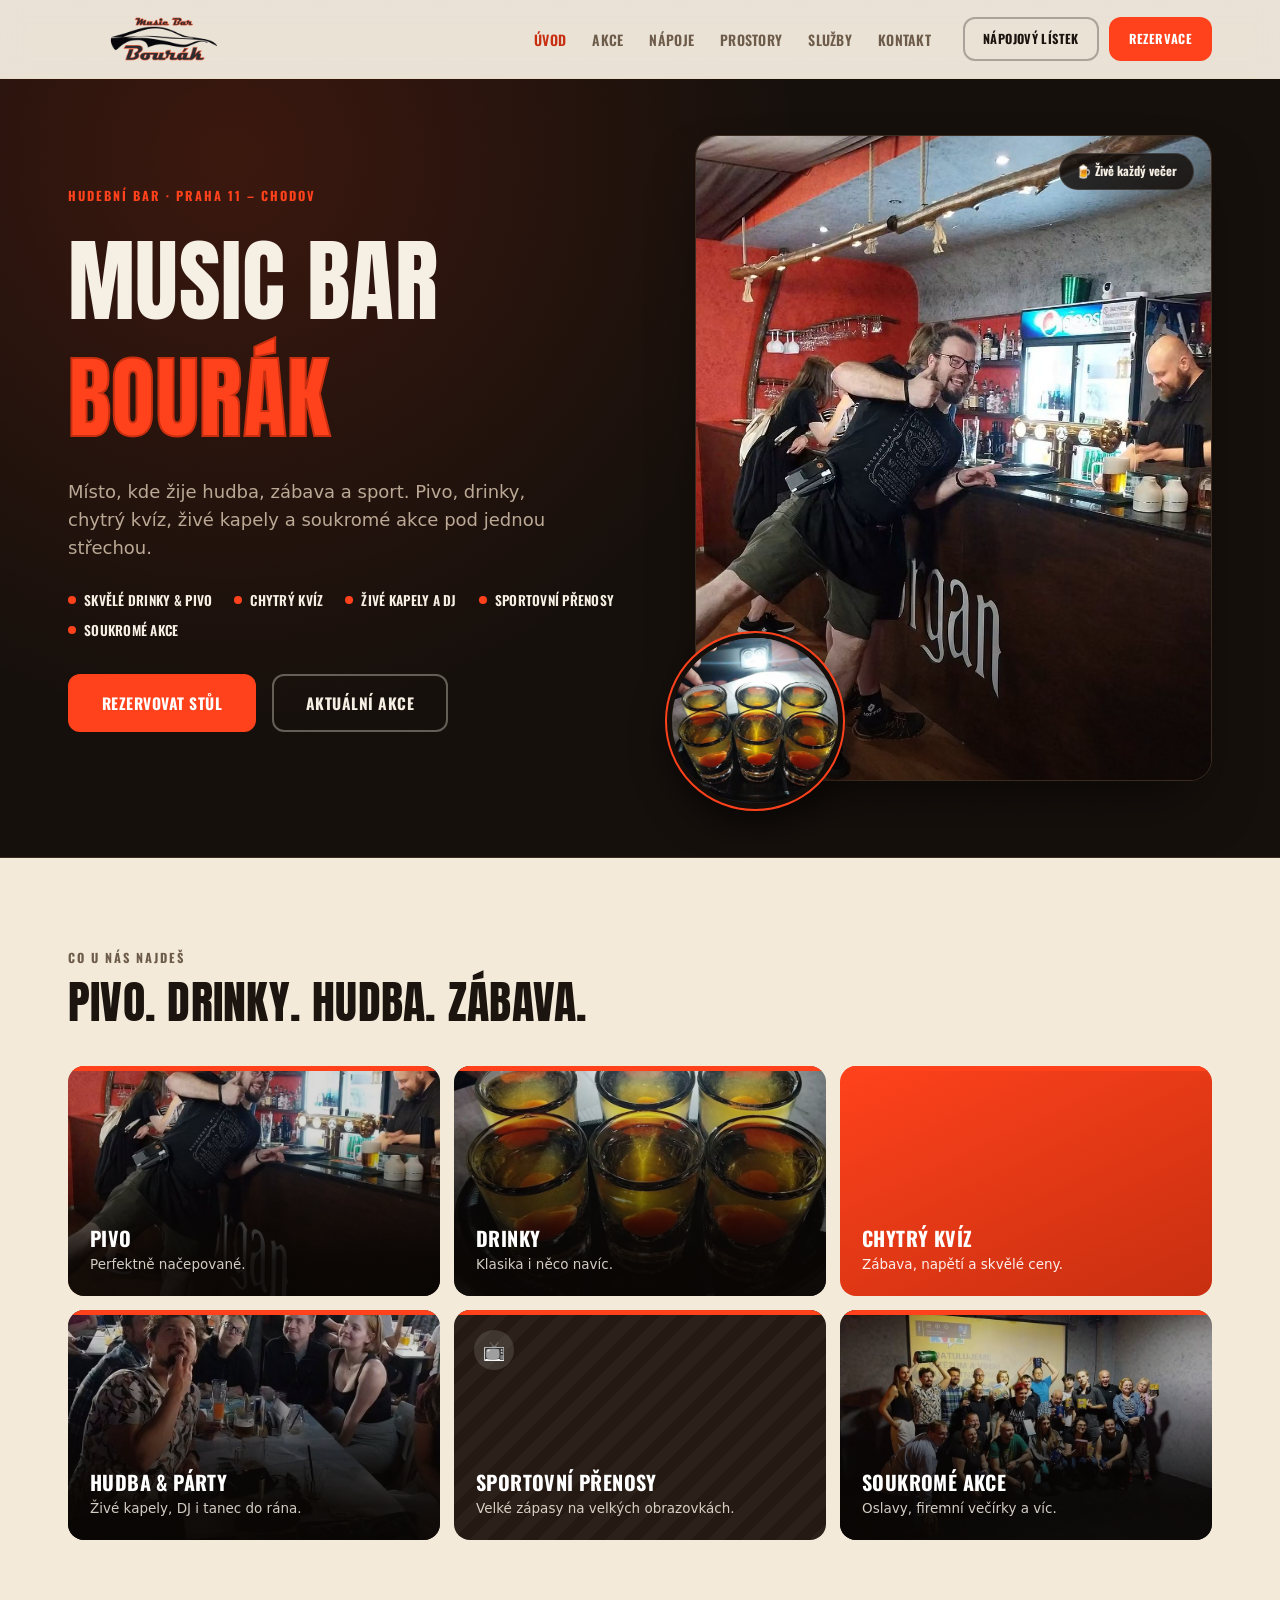
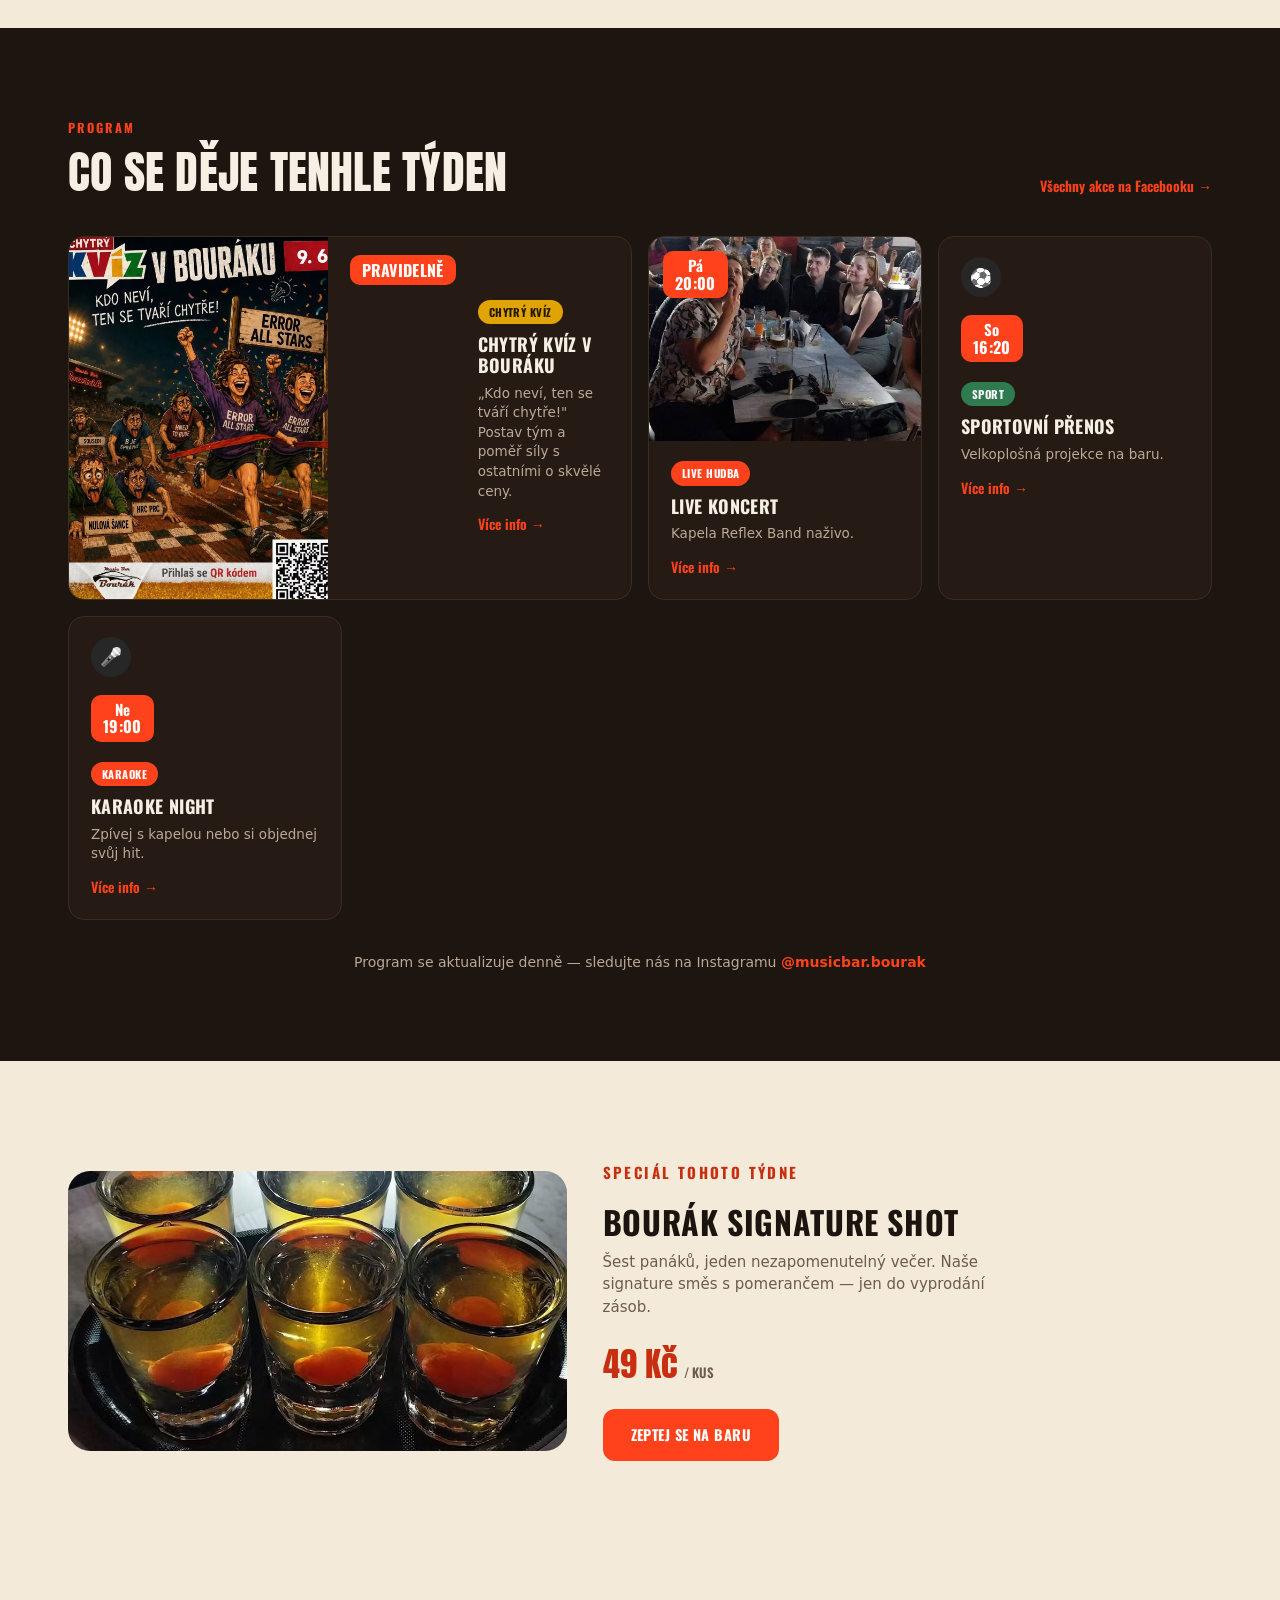
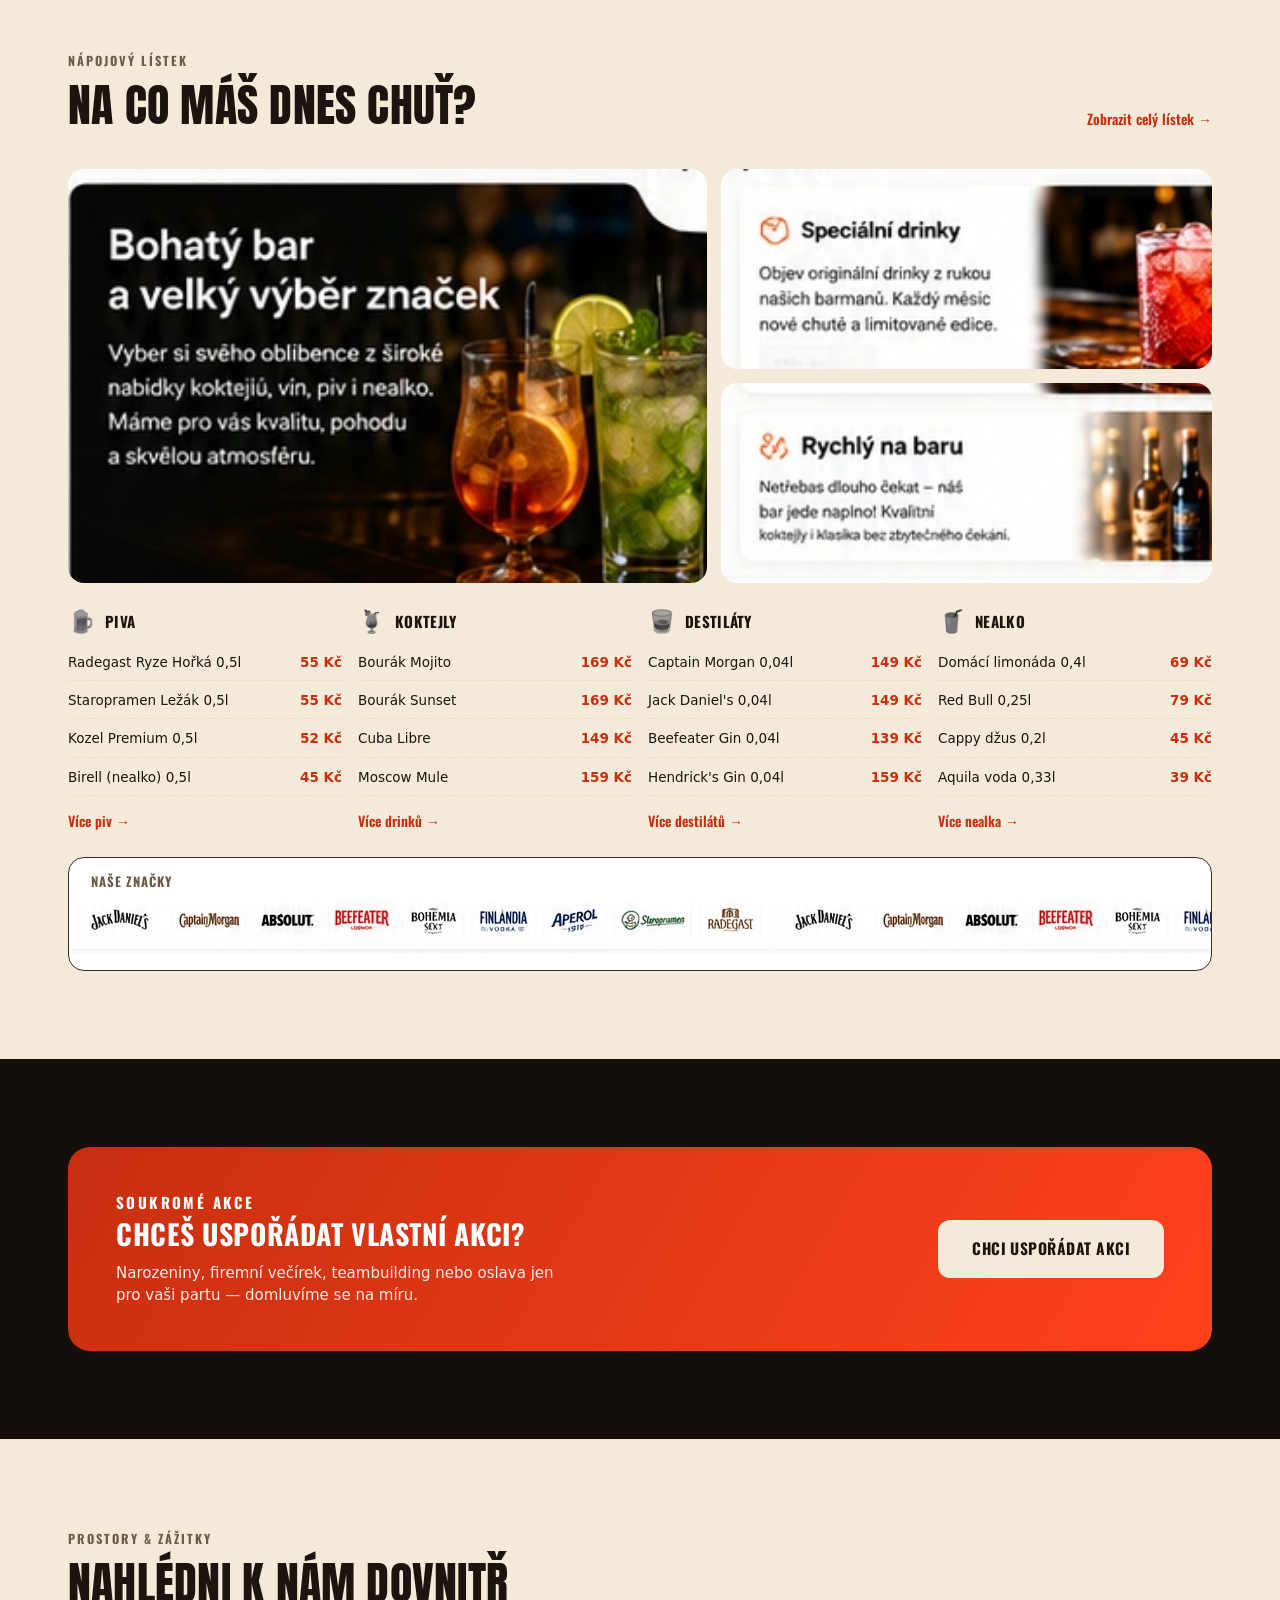
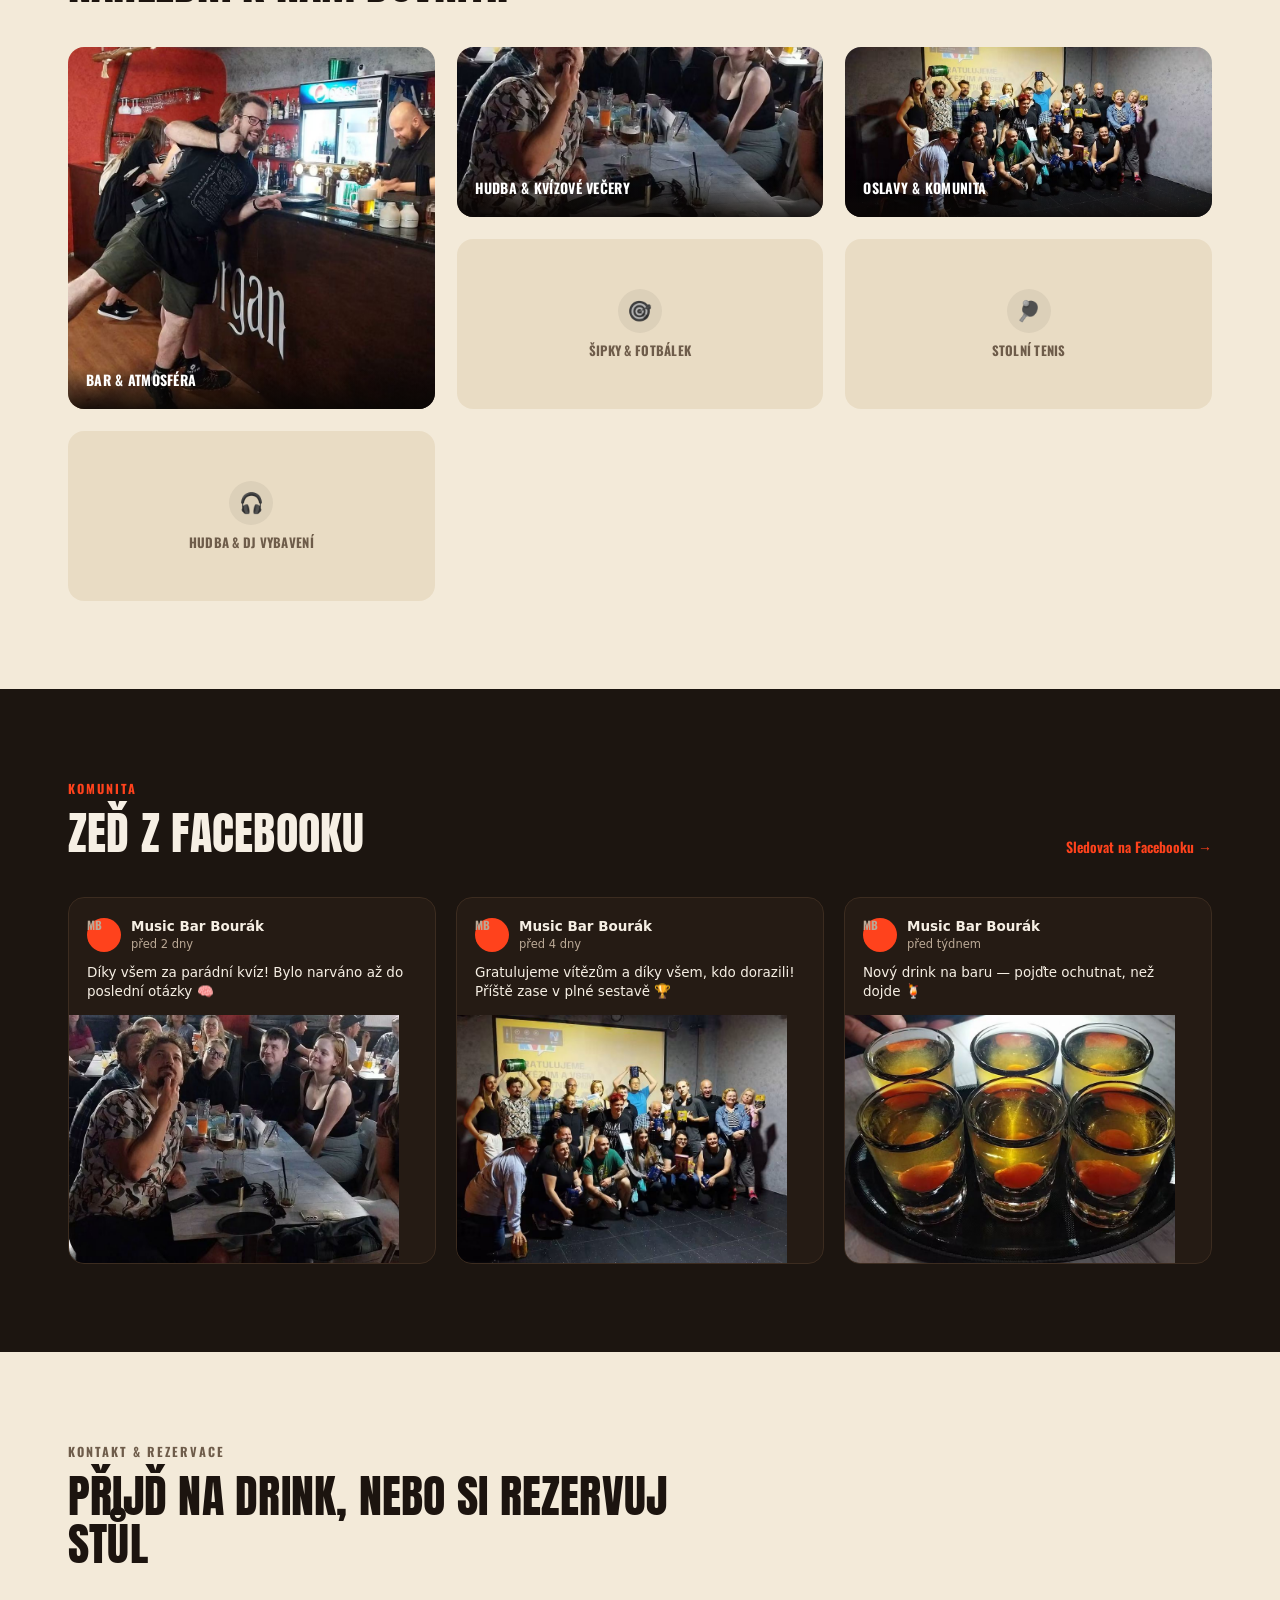
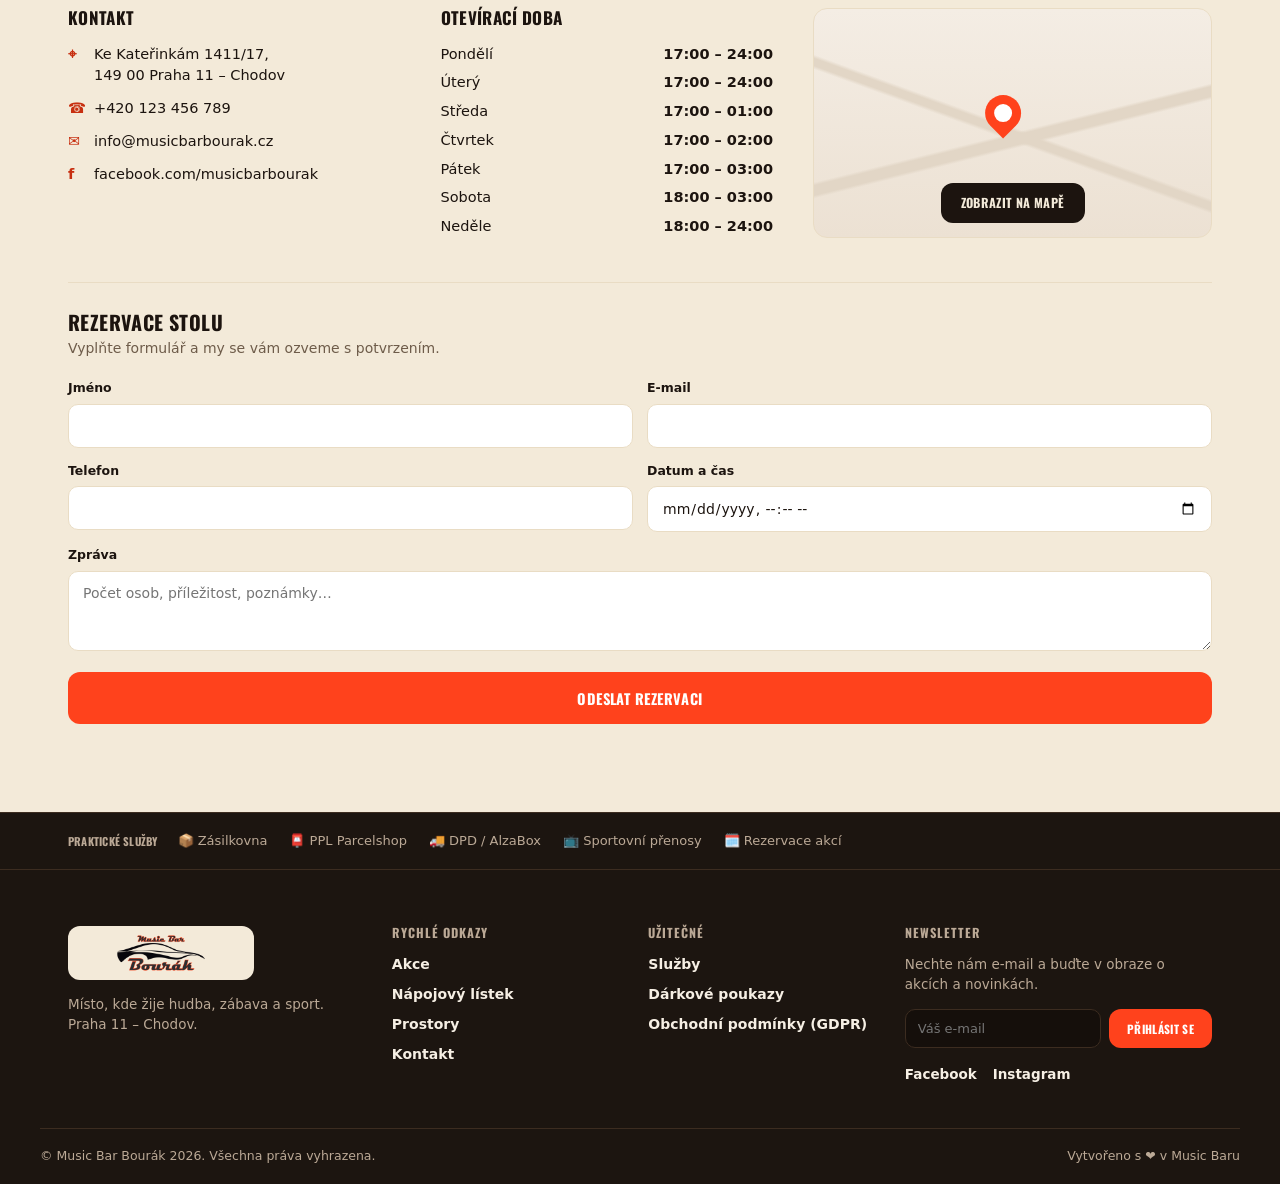
==== commit d150d293: "Visual refinement: light/dark rhythm, logo without plate, fix line-heights Second design pass on top" ====
--- a/index.html
+++ b/index.html
@@ -11,7 +11,7 @@
 
 <header class="header">
   <div class="wrap header-inner">
-    <a class="logo-plate" href="#uvod" aria-label="Music Bar Bourák – úvod">
+    <a class="logo-link" href="#uvod" aria-label="Music Bar Bourák – úvod">
       <img src="assets/images/logo.webp" alt="Music Bar Bourák" width="220" height="53">
     </a>
     <nav class="nav" aria-label="Hlavní navigace">
@@ -23,7 +23,7 @@
       <a href="#kontakt">Kontakt</a>
     </nav>
     <div class="header-cta">
-      <a class="btn btn-outline" href="napoje.html">Nápojový lístek</a>
+      <a class="btn btn-outline-dark" href="napoje.html">Nápojový lístek</a>
       <a class="btn btn-primary" href="#kontakt">Rezervace</a>
     </div>
   </div>
@@ -63,7 +63,7 @@
   </section>
 
   <!-- PILÍŘE BOURÁKU -->
-  <section class="section" id="pilire">
+  <section class="section section-light" id="pilire">
     <div class="wrap">
       <div class="section-head">
         <p class="eyebrow">Co u nás najdeš</p>
@@ -155,7 +155,7 @@
 
   <!-- SPECIÁLNÍ NABÍDKA -->
   <!-- Snadno skrytelný blok: pokud právě neběží žádný speciál, smaž celou <section id="special">…</section> -->
-  <section class="section special" id="special">
+  <section class="section section-light special" id="special">
     <div class="wrap">
       <div class="special-card">
         <div class="special-media"><img src="assets/images/photos/shots-tray.jpg" alt="Bourák Signature Shot" loading="lazy" width="900" height="1600"></div>
@@ -171,7 +171,7 @@
   </section>
 
   <!-- NÁPOJOVÝ LÍSTEK (krátký výběr) -->
-  <section class="section section-alt" id="napoje">
+  <section class="section section-light" id="napoje">
     <div class="wrap">
       <div class="section-head section-head-row">
         <div>
@@ -241,8 +241,22 @@
     </div>
   </section>
 
+  <!-- SOUKROMÉ AKCE CTA (tmavý akcentní pás) -->
+  <section class="section" id="akce-na-miru">
+    <div class="wrap">
+      <div class="cta-banner">
+        <div>
+          <p class="eyebrow eyebrow-onlight">Soukromé akce</p>
+          <h2 class="cond">Chceš uspořádat vlastní akci?</h2>
+          <p>Narozeniny, firemní večírek, teambuilding nebo oslava jen pro vaši partu — domluvíme se na míru.</p>
+        </div>
+        <a class="btn btn-light btn-lg" href="#kontakt">Chci uspořádat akci</a>
+      </div>
+    </div>
+  </section>
+
   <!-- PROSTORY A ZÁŽITKY -->
-  <section class="section section-alt" id="prostory">
+  <section class="section section-light" id="prostory">
     <div class="wrap">
       <div class="section-head">
         <p class="eyebrow">Prostory &amp; zážitky</p>
@@ -262,31 +276,17 @@
           <figcaption><span class="cond">Oslavy &amp; komunita</span></figcaption>
         </figure>
         <div class="mosaic-tile mosaic-icon">
-          <div class="pillar-icon" aria-hidden="true">🎯</div>
+          <div class="icon-badge" aria-hidden="true">🎯</div>
           <span class="cond">Šipky &amp; fotbálek</span>
         </div>
         <div class="mosaic-tile mosaic-icon">
-          <div class="pillar-icon" aria-hidden="true">🏓</div>
+          <div class="icon-badge" aria-hidden="true">🏓</div>
           <span class="cond">Stolní tenis</span>
         </div>
         <div class="mosaic-tile mosaic-icon">
-          <div class="pillar-icon" aria-hidden="true">🎧</div>
+          <div class="icon-badge" aria-hidden="true">🎧</div>
           <span class="cond">Hudba &amp; DJ vybavení</span>
         </div>
-      </div>
-    </div>
-  </section>
-
-  <!-- SOUKROMÉ AKCE CTA -->
-  <section class="section" id="akce-na-miru">
-    <div class="wrap">
-      <div class="cta-banner">
-        <div>
-          <p class="eyebrow eyebrow-onlight">Soukromé akce</p>
-          <h2 class="cond">Chceš uspořádat vlastní akci?</h2>
-          <p>Narozeniny, firemní večírek, teambuilding nebo oslava jen pro vaši partu — domluvíme se na míru.</p>
-        </div>
-        <a class="btn btn-light btn-lg" href="#kontakt">Chci uspořádat akci</a>
       </div>
     </div>
   </section>
@@ -317,25 +317,19 @@
           <p>Nový drink na baru — pojďte ochutnat, než dojde 🍹</p>
           <img src="assets/images/photos/shots-tray.jpg" alt="" loading="lazy" width="900" height="1600">
         </article>
-        <article class="wall-post">
-          <div class="wall-head"><span class="wall-avatar cond">MB</span><div><b>Music Bar Bourák</b><span>před 2 týdny</span></div></div>
-          <p>Bar je naplno otevřený a čepujeme! Zastavte se na pivo 🍺</p>
-          <img src="assets/images/photos/bar-counter.jpg" alt="" loading="lazy" width="900" height="1600">
-        </article>
       </div>
     </div>
   </section>
 
   <!-- KONTAKT -->
-  <section class="section" id="kontakt">
+  <section class="section section-light" id="kontakt">
     <div class="wrap">
       <div class="section-head">
         <p class="eyebrow">Kontakt &amp; rezervace</p>
         <h2 class="display">Přijď na drink, nebo si rezervuj stůl</h2>
       </div>
 
-      <div class="contact-panel">
-        <div class="contact-grid">
+      <div class="contact-grid">
           <div>
             <h3 class="cond">Kontakt</h3>
             <div class="contact-list">
@@ -392,7 +386,6 @@
             </div>
           </form>
         </div>
-      </div>
     </div>
   </section>
 
--- a/assets/css/style.css
+++ b/assets/css/style.css
@@ -66,6 +66,7 @@
   background:var(--bg);
   color:var(--paper);
   font-family:Inter, ui-sans-serif, system-ui, -apple-system, BlinkMacSystemFont, "Segoe UI", Arial, sans-serif;
+  line-height:1.5;
   -webkit-font-smoothing:antialiased;
   position:relative;
 }
@@ -93,7 +94,7 @@
   font-family:'Anton', Impact, sans-serif;
   text-transform:uppercase;
   letter-spacing:.005em;
-  line-height:.95;
+  line-height:1.05;
   font-weight:400;
   margin:0;
 }
@@ -102,6 +103,7 @@
   text-transform:uppercase;
   letter-spacing:.02em;
   font-weight:700;
+  line-height:1.15;
   margin:0;
 }
 .sr-only {
@@ -110,6 +112,14 @@
 }
 .section { padding:88px 0; position:relative; z-index:2; }
 .section-alt { background:var(--bg-soft); }
+.section-light {
+  background:var(--cream);
+  color:var(--ink);
+}
+.section-light .eyebrow { color:var(--orange-deep); }
+.section-light .section-head p { color:var(--muted-ink); }
+.section-light .link-arrow { color:var(--orange-deep); }
+.section-light .link-arrow:hover { color:var(--orange); }
 .section-head { max-width:680px; margin:0 0 40px; }
 .section-head-row {
   display:flex;
@@ -165,12 +175,18 @@
 .btn-primary:hover { background:var(--orange-deep); }
 .btn-outline { background:transparent; color:var(--paper); border-color:rgba(246,239,228,.35); }
 .btn-outline:hover { border-color:var(--paper); }
+.btn-outline-dark { background:transparent; color:var(--ink); border-color:rgba(28,20,15,.3); }
+.btn-outline-dark:hover { border-color:var(--orange-deep); color:var(--orange-deep); }
 .btn-light { background:var(--cream); color:var(--ink); }
 .btn-light:hover { background:#fff; }
 .btn-dark { background:var(--ink); color:var(--cream); }
 .btn-block { width:100%; }
 
-/* ============ Logo plate ============ */
+/* ============ Logo (bare, for light header/hero) ============ */
+.logo-link { display:inline-flex; align-items:center; flex-shrink:0; }
+.logo-link img { height:46px; width:auto; flex-shrink:0; }
+
+/* ============ Logo plate (boxed, for dark footer) ============ */
 .logo-plate {
   display:inline-flex;
   align-items:center;
@@ -187,9 +203,9 @@
   position:sticky;
   top:0;
   z-index:50;
-  background:rgba(21,15,11,.92);
+  background:rgba(247,240,227,.94);
   backdrop-filter:blur(14px);
-  border-bottom:1px solid var(--line);
+  border-bottom:1px solid var(--cream-2);
 }
 .header-inner {
   height:78px;
@@ -207,9 +223,9 @@
   font-weight:600;
   text-transform:uppercase;
   letter-spacing:.02em;
-  color:var(--muted);
-}
-.nav a:hover, .nav a.active { color:var(--orange); }
+  color:var(--muted-ink);
+}
+.nav a:hover, .nav a.active { color:var(--orange-deep); }
 .header-cta { display:flex; gap:10px; flex-shrink:0; }
 .header-cta .btn { height:44px; padding:0 18px; font-size:12.5px; white-space:nowrap; }
 
@@ -230,6 +246,7 @@
 }
 .hero-title {
   font-size:clamp(52px,7vw,92px);
+  line-height:1.3;
   margin:8px 0 0;
 }
 .hero-title .accent { color:var(--orange); -webkit-text-stroke:2px var(--orange-deep); }
@@ -310,7 +327,6 @@
   display:flex;
   align-items:flex-end;
   padding:22px;
-  border:1px solid var(--line);
 }
 .pillar::before {
   content:"";
@@ -336,8 +352,16 @@
     var(--bg-alt);
 }
 .pillar-body, .pillar-icon { position:relative; z-index:2; }
-.pillar-icon { font-size:34px; position:absolute; top:22px; left:22px; z-index:2; }
-.pillar h3 { font-size:20px; margin:0 0 4px; }
+.pillar-icon {
+  position:absolute; top:20px; left:20px; z-index:2;
+  width:40px; height:40px;
+  border-radius:50%;
+  background:rgba(246,239,228,.12);
+  display:flex; align-items:center; justify-content:center;
+  font-size:18px;
+  filter:grayscale(1) brightness(1.5);
+}
+.pillar h3 { font-size:20px; margin:0 0 4px; color:#fff; }
 .pillar p { margin:0; font-size:13.5px; color:rgba(246,239,228,.85); }
 .pillar-solid p { color:rgba(255,255,255,.92); }
 .pillar:hover { transform:translateY(-3px); transition:transform .2s ease; }
@@ -364,8 +388,13 @@
 .event-media img { width:100%; height:100%; object-fit:cover; }
 .event-solid { justify-content:flex-start; }
 .event-icon {
-  font-size:44px;
-  padding:28px 22px 0;
+  width:40px; height:40px;
+  margin:20px 0 0 22px;
+  border-radius:50%;
+  background:var(--bg-alt);
+  display:flex; align-items:center; justify-content:center;
+  font-size:18px;
+  filter:grayscale(1) brightness(1.4);
 }
 .event-date-badge {
   position:absolute;
@@ -400,7 +429,7 @@
 .tag-hudba { background:var(--orange); }
 .tag-sport { background:#2f7a4f; }
 .event h3 { font-size:18px; margin:2px 0 0; }
-.event p { margin:0; font-size:13.5px; color:var(--muted); line-height:1.4; }
+.event p { margin:0; font-size:13.5px; color:var(--muted); line-height:1.45; }
 .event .link-arrow { margin-top:4px; }
 .program-note { margin:32px auto 0; text-align:center; color:var(--muted); font-size:14px; }
 .program-note span { color:var(--orange); font-weight:700; }
@@ -409,17 +438,15 @@
 .special-card {
   display:grid;
   grid-template-columns:.9fr 1.1fr;
-  background:var(--cream);
-  color:var(--ink);
-  border-radius:var(--radius-lg);
-  overflow:hidden;
-}
-.special-media { position:relative; min-height:260px; }
+  gap:36px;
+  align-items:center;
+}
+.special-media { position:relative; min-height:280px; border-radius:var(--radius-lg); overflow:hidden; }
 .special-media img { width:100%; height:100%; object-fit:cover; position:absolute; inset:0; }
-.special-body { padding:36px 40px; display:flex; flex-direction:column; justify-content:center; }
-.special-body h2 { font-size:28px; margin:0 0 12px; }
+.special-body { padding:12px 0; display:flex; flex-direction:column; justify-content:center; }
+.special-body h2 { font-size:32px; line-height:1.1; margin:0 0 12px; }
 .special-body p { margin:0 0 20px; color:var(--muted-ink); font-size:15px; line-height:1.5; max-width:420px; }
-.special-price { font-family:'Anton', sans-serif; font-size:34px; color:var(--orange); margin-bottom:20px; }
+.special-price { font-family:'Anton', sans-serif; font-size:34px; color:var(--orange-deep); margin-bottom:20px; }
 .special-price span { font-family:'Oswald', sans-serif; font-size:13px; color:var(--muted-ink); text-transform:uppercase; margin-left:6px; }
 .special-body .btn { width:max-content; }
 
@@ -431,25 +458,21 @@
   margin-bottom:26px;
 }
 .menu-card {
-  background:var(--surface);
-  border:1px solid var(--line);
-  border-radius:var(--radius-md);
-  padding:22px;
   display:flex;
   flex-direction:column;
   gap:14px;
 }
 .menu-card-head { display:flex; align-items:center; gap:10px; }
-.menu-ico { font-size:22px; }
+.menu-ico { font-size:22px; filter:grayscale(1) brightness(.6); }
 .menu-card h3 { font-size:15px; }
 .menu-card ul { list-style:none; margin:0; padding:0; display:grid; gap:9px; flex:1; }
 .menu-card li {
   display:flex; justify-content:space-between; gap:10px;
   font-size:13.5px;
-  border-bottom:1px dashed var(--line);
+  border-bottom:1px dashed var(--cream-2);
   padding-bottom:8px;
 }
-.menu-card li b { color:var(--muted); font-weight:700; white-space:nowrap; }
+.menu-card li b { color:var(--orange-deep); font-weight:700; white-space:nowrap; }
 
 /* ============ Brand ticker ============ */
 .brands {
@@ -477,36 +500,34 @@
 .drinks-band-main, .drinks-band-stack img {
   border-radius:var(--radius-md);
   overflow:hidden;
-  border:1px solid var(--line);
 }
 .drinks-band-main img { width:100%; height:100%; object-fit:cover; }
 .drinks-band-stack { display:grid; gap:14px; }
-.drinks-band-stack img { width:100%; height:100%; object-fit:cover; }
+.drinks-band-stack img { width:100%; height:100%; object-fit:cover; object-position:left center; }
 
 /* ============ Mosaic (prostory) ============ */
 .mosaic {
   display:grid;
   grid-template-columns:repeat(3,1fr);
   grid-auto-rows:170px;
-  gap:14px;
+  gap:22px;
 }
 .mosaic-tile {
   position:relative;
   margin:0;
   border-radius:var(--radius-md);
   overflow:hidden;
-  border:1px solid var(--line);
 }
 .mosaic-big { grid-row:span 2; }
 .mosaic-tile img { width:100%; height:100%; object-fit:cover; position:absolute; inset:0; }
 .mosaic-tile figcaption {
   position:absolute; left:0; right:0; bottom:0; z-index:2;
   padding:16px 18px;
-  background:linear-gradient(to top, rgba(9,6,4,.88), transparent 75%);
-}
-.mosaic-tile figcaption .cond { font-size:14px; }
+  background:linear-gradient(to top, rgba(9,6,4,.85), transparent 75%);
+}
+.mosaic-tile figcaption .cond { font-size:14px; color:#fff; }
 .mosaic-icon {
-  background:var(--bg-alt);
+  background:var(--cream-2);
   display:flex;
   flex-direction:column;
   align-items:center;
@@ -514,7 +535,15 @@
   gap:10px;
   text-align:center;
 }
-.mosaic-icon .cond { font-size:13px; color:var(--muted); }
+.mosaic-icon .icon-badge {
+  width:44px; height:44px;
+  border-radius:50%;
+  background:rgba(28,20,15,.06);
+  display:flex; align-items:center; justify-content:center;
+  font-size:20px;
+  filter:grayscale(1) brightness(.7);
+}
+.mosaic-icon .cond { font-size:13px; color:var(--muted-ink); }
 
 /* ============ CTA banner (soukromé akce) ============ */
 .cta-banner {
@@ -527,11 +556,12 @@
   gap:28px;
   flex-wrap:wrap;
 }
-.cta-banner h2 { font-size:28px; color:#fff; margin:2px 0 12px; }
-.cta-banner p { margin:0; color:rgba(255,255,255,.9); font-size:15px; max-width:440px; }
+.cta-banner .eyebrow { color:#fff; }
+.cta-banner h2 { font-size:28px; line-height:1.15; color:#fff; margin:2px 0 12px; }
+.cta-banner p { margin:0; color:rgba(255,255,255,.9); font-size:15px; line-height:1.5; max-width:440px; }
 
 /* ============ Wall / Facebook ============ */
-.wall { display:grid; grid-template-columns:repeat(4,1fr); gap:16px; }
+.wall { display:grid; grid-template-columns:repeat(3,1fr); gap:20px; }
 .wall-post { background:var(--surface); border:1px solid var(--line); border-radius:var(--radius-md); overflow:hidden; padding:18px 18px 0; }
 .wall-head { display:flex; align-items:center; gap:10px; margin-bottom:10px; }
 .wall-avatar {
@@ -545,18 +575,12 @@
 .wall-post img { width:calc(100% + 36px); height:auto; margin:0 -18px; aspect-ratio:4/3; object-fit:cover; }
 
 /* ============ Kontakt ============ */
-.contact-panel {
-  background:var(--cream);
-  color:var(--ink);
-  border-radius:var(--radius-lg);
-  padding:40px;
-}
-.contact-grid { display:grid; grid-template-columns:1fr 1fr 1.2fr; gap:28px; }
+.contact-grid { display:grid; grid-template-columns:1fr 1fr 1.2fr; gap:40px; margin-bottom:44px; }
 .contact-grid h3 { font-size:17px; margin:0 0 16px; }
-.contact-list { display:grid; gap:10px; }
-.contact-list div { display:flex; gap:10px; font-size:14px; line-height:1.4; }
-.contact-list b { color:var(--orange); width:16px; flex:0 0 auto; }
-.hours { display:grid; gap:5px; font-size:14px; }
+.contact-list { display:grid; gap:12px; }
+.contact-list div { display:flex; gap:10px; font-size:14.5px; line-height:1.45; }
+.contact-list b { color:var(--orange-deep); width:16px; flex:0 0 auto; }
+.hours { display:grid; gap:7px; font-size:14.5px; }
 .hours div { display:flex; justify-content:space-between; gap:10px; }
 .map-box {
   position:relative;
@@ -636,7 +660,7 @@
   .mosaic { grid-template-columns:repeat(2,1fr); }
   .mosaic-big { grid-row:span 1; }
   .wall { grid-template-columns:repeat(2,1fr); }
-  .contact-grid { grid-template-columns:1fr 1fr; }
+  .contact-grid { grid-template-columns:1fr 1fr; gap:28px; }
   .contact-grid .map-box { grid-column:1/-1; }
   .footer-grid { grid-template-columns:1fr 1fr; }
 }
@@ -647,14 +671,15 @@
   .section { padding:56px 0; }
   .header-inner { height:70px; }
   .nav { display:none; }
-  .header-cta .btn-outline { display:none; }
+  .header-cta .btn-outline-dark { display:none; }
   .header-cta .btn { height:42px; padding:0 16px; font-size:12px; }
   .logo-plate img { height:32px; }
+  .logo-link img { height:36px; }
   .hero { padding:32px 0 44px; }
   .hero-title { font-size:52px; }
   .lead { font-size:16px; }
   .hero-actions .btn { flex:1 1 auto; }
-  .section-head h2 { font-size:26px; }
+  .section-head h2 { font-size:26px; line-height:1.15; }
   .pillars { grid-template-columns:1fr; }
   .pillar { min-height:190px; }
   .events { grid-template-columns:1fr; }
@@ -666,8 +691,7 @@
   .mosaic { grid-template-columns:repeat(2,1fr); grid-auto-rows:140px; }
   .mosaic-big { grid-column:span 2; grid-row:span 1; aspect-ratio:16/9; }
   .wall { grid-template-columns:1fr; }
-  .contact-panel { padding:26px; }
-  .contact-grid { grid-template-columns:1fr; gap:22px; }
+  .contact-grid { grid-template-columns:1fr; gap:28px; margin-bottom:32px; }
   .reserve-form { grid-template-columns:1fr; }
   .cta-banner { padding:30px; flex-direction:column; align-items:flex-start; }
   .footer-grid { grid-template-columns:1fr 1fr; gap:26px; }
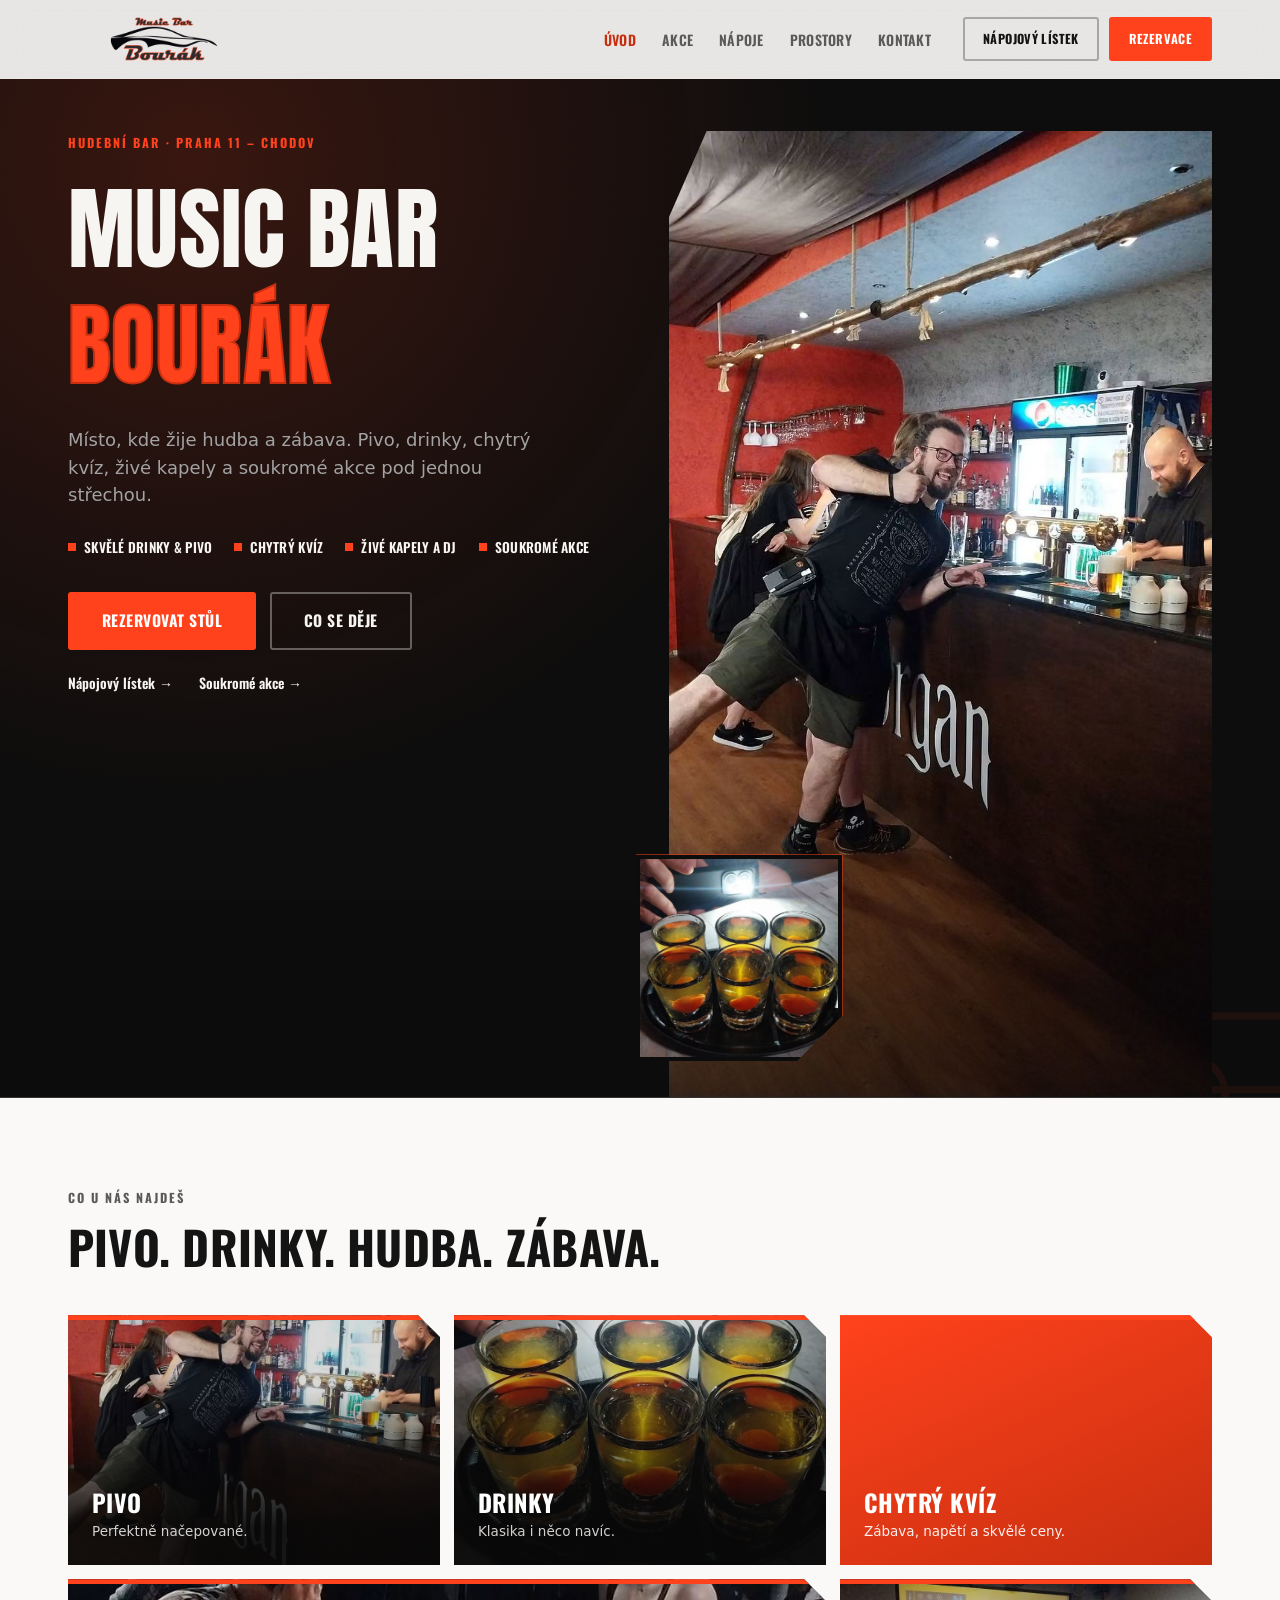
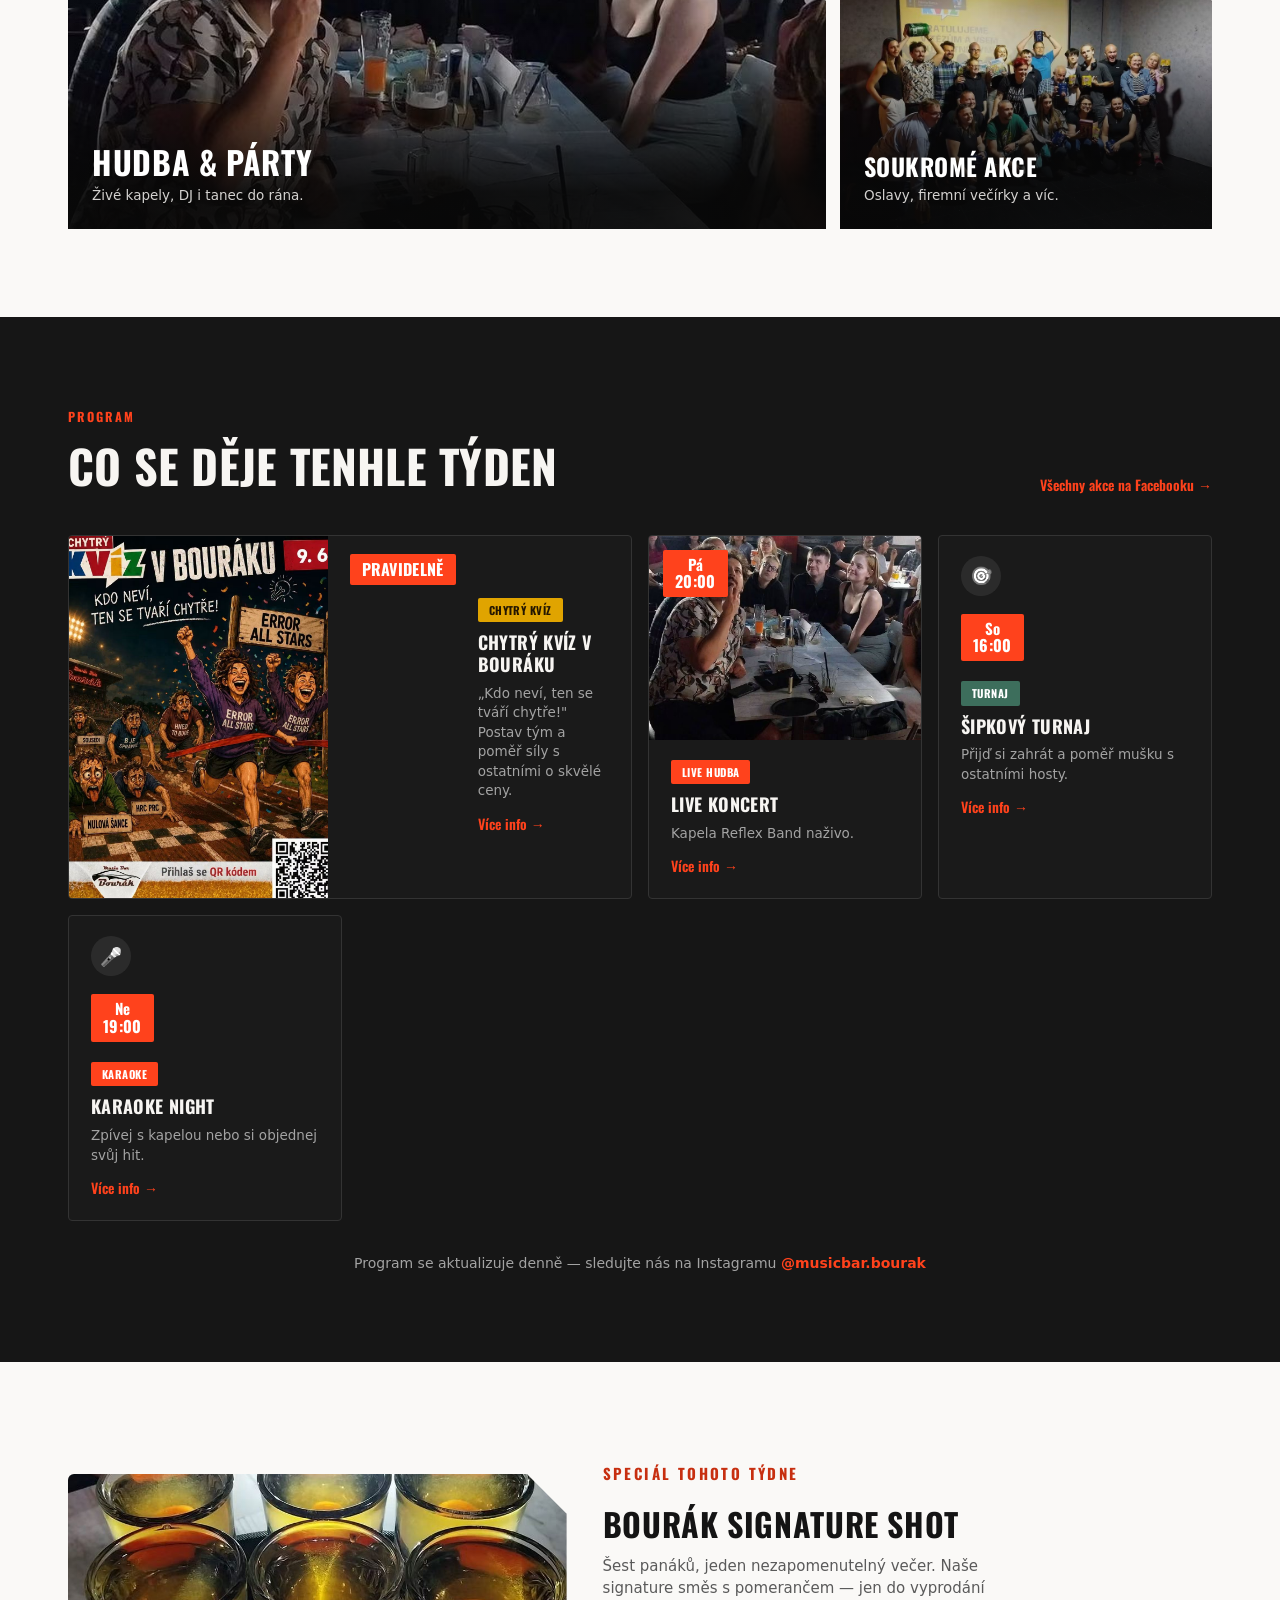
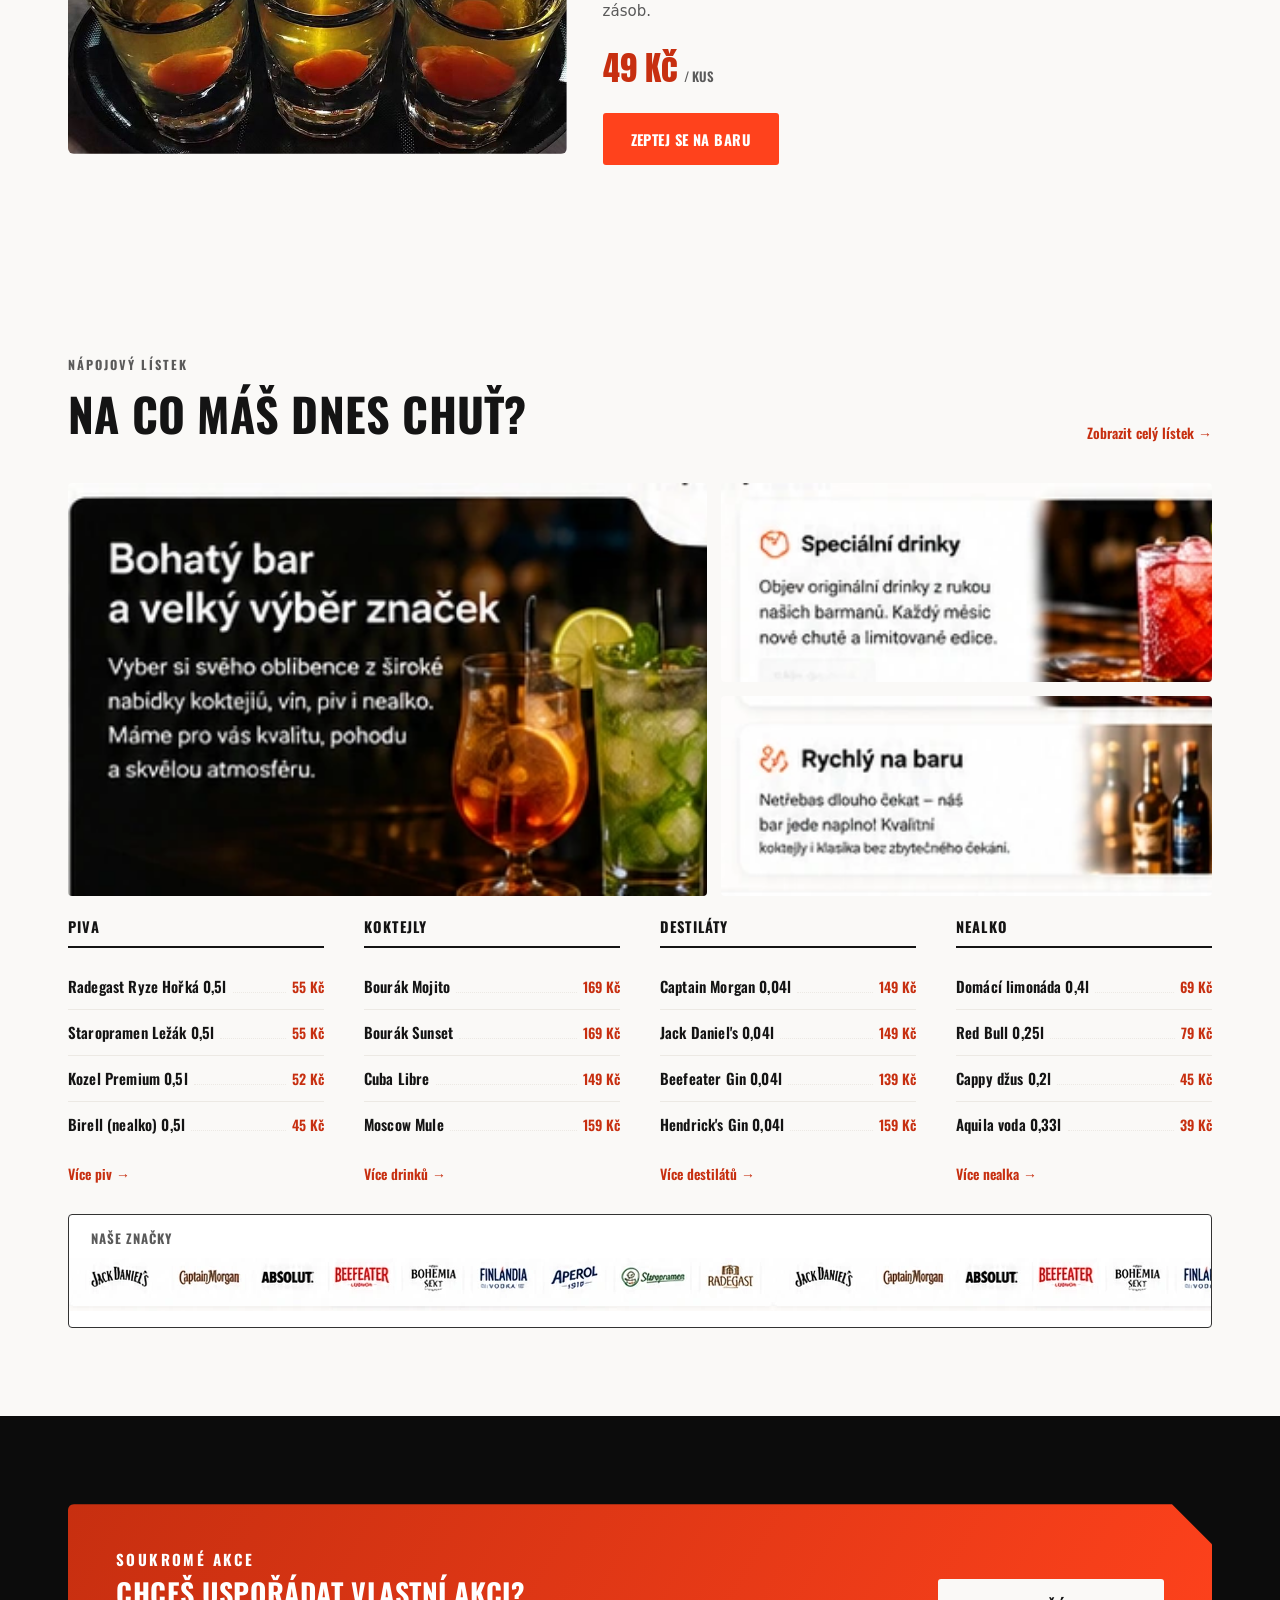
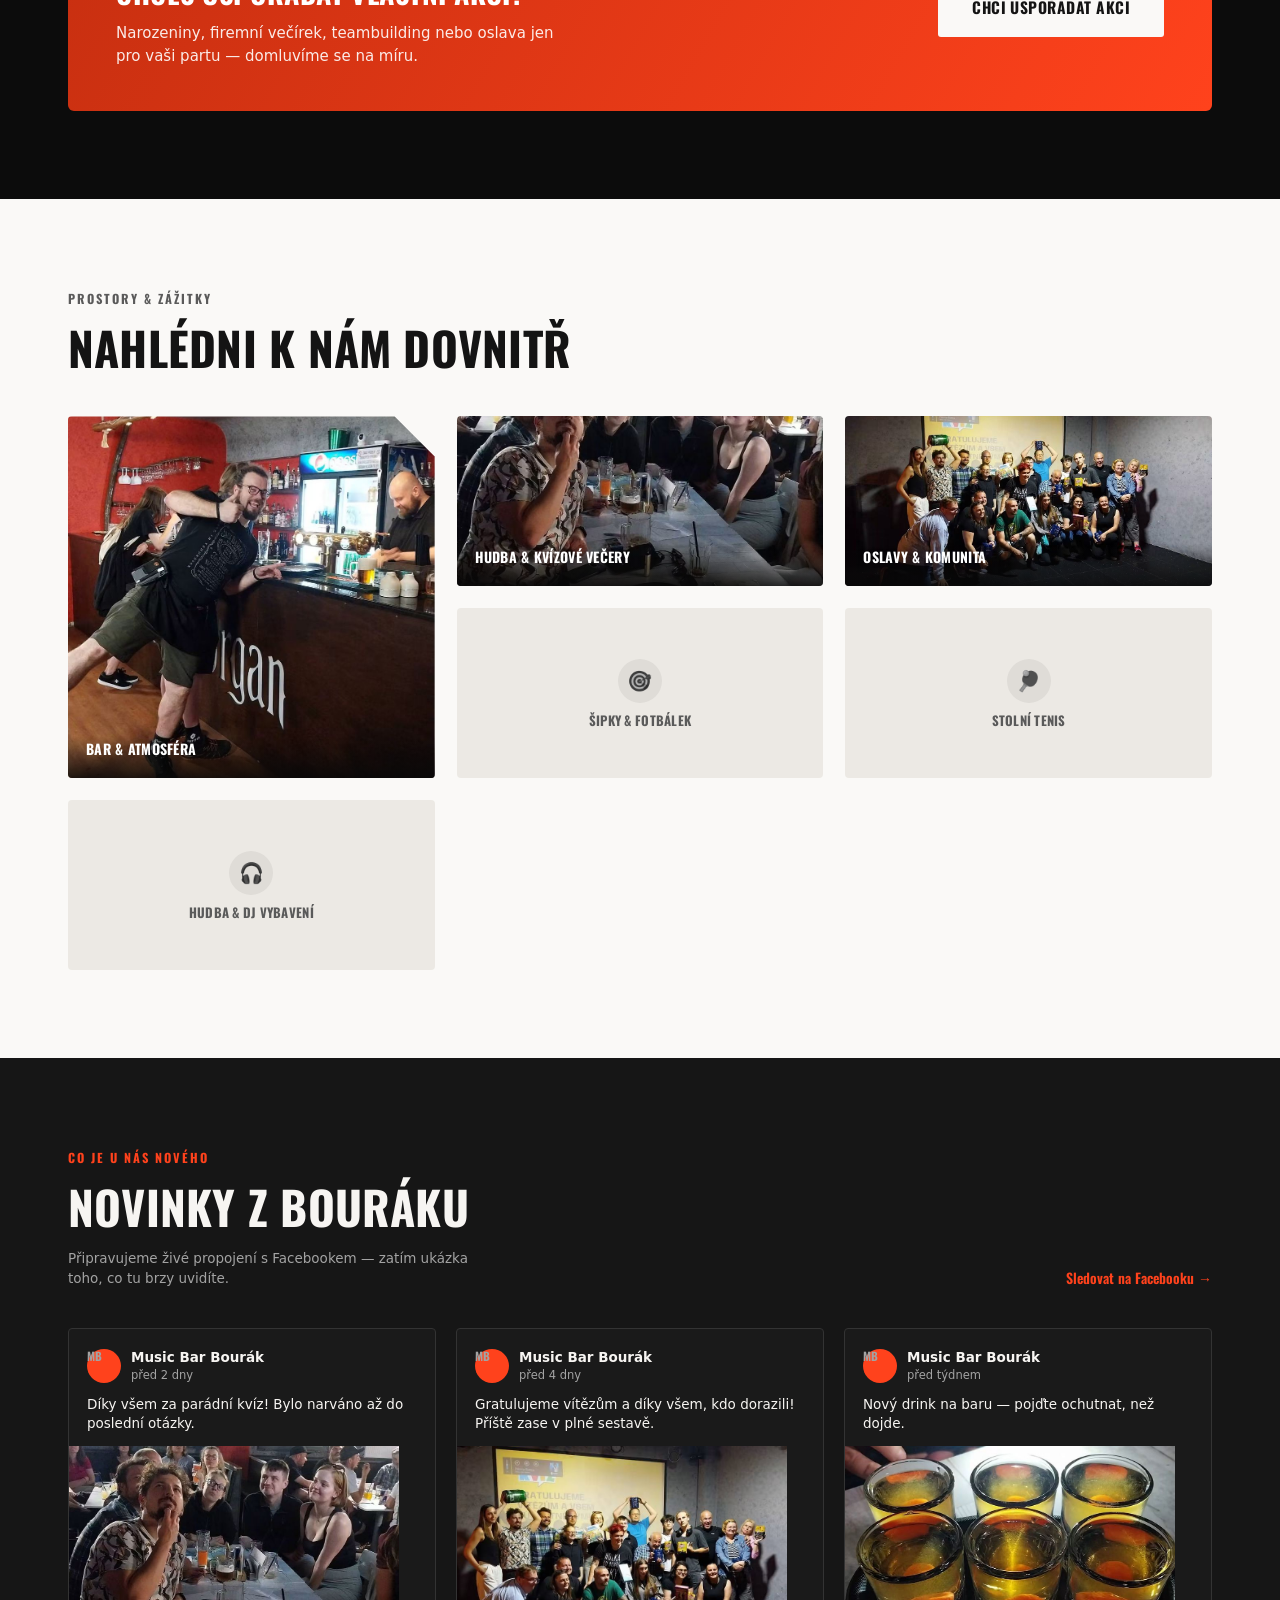
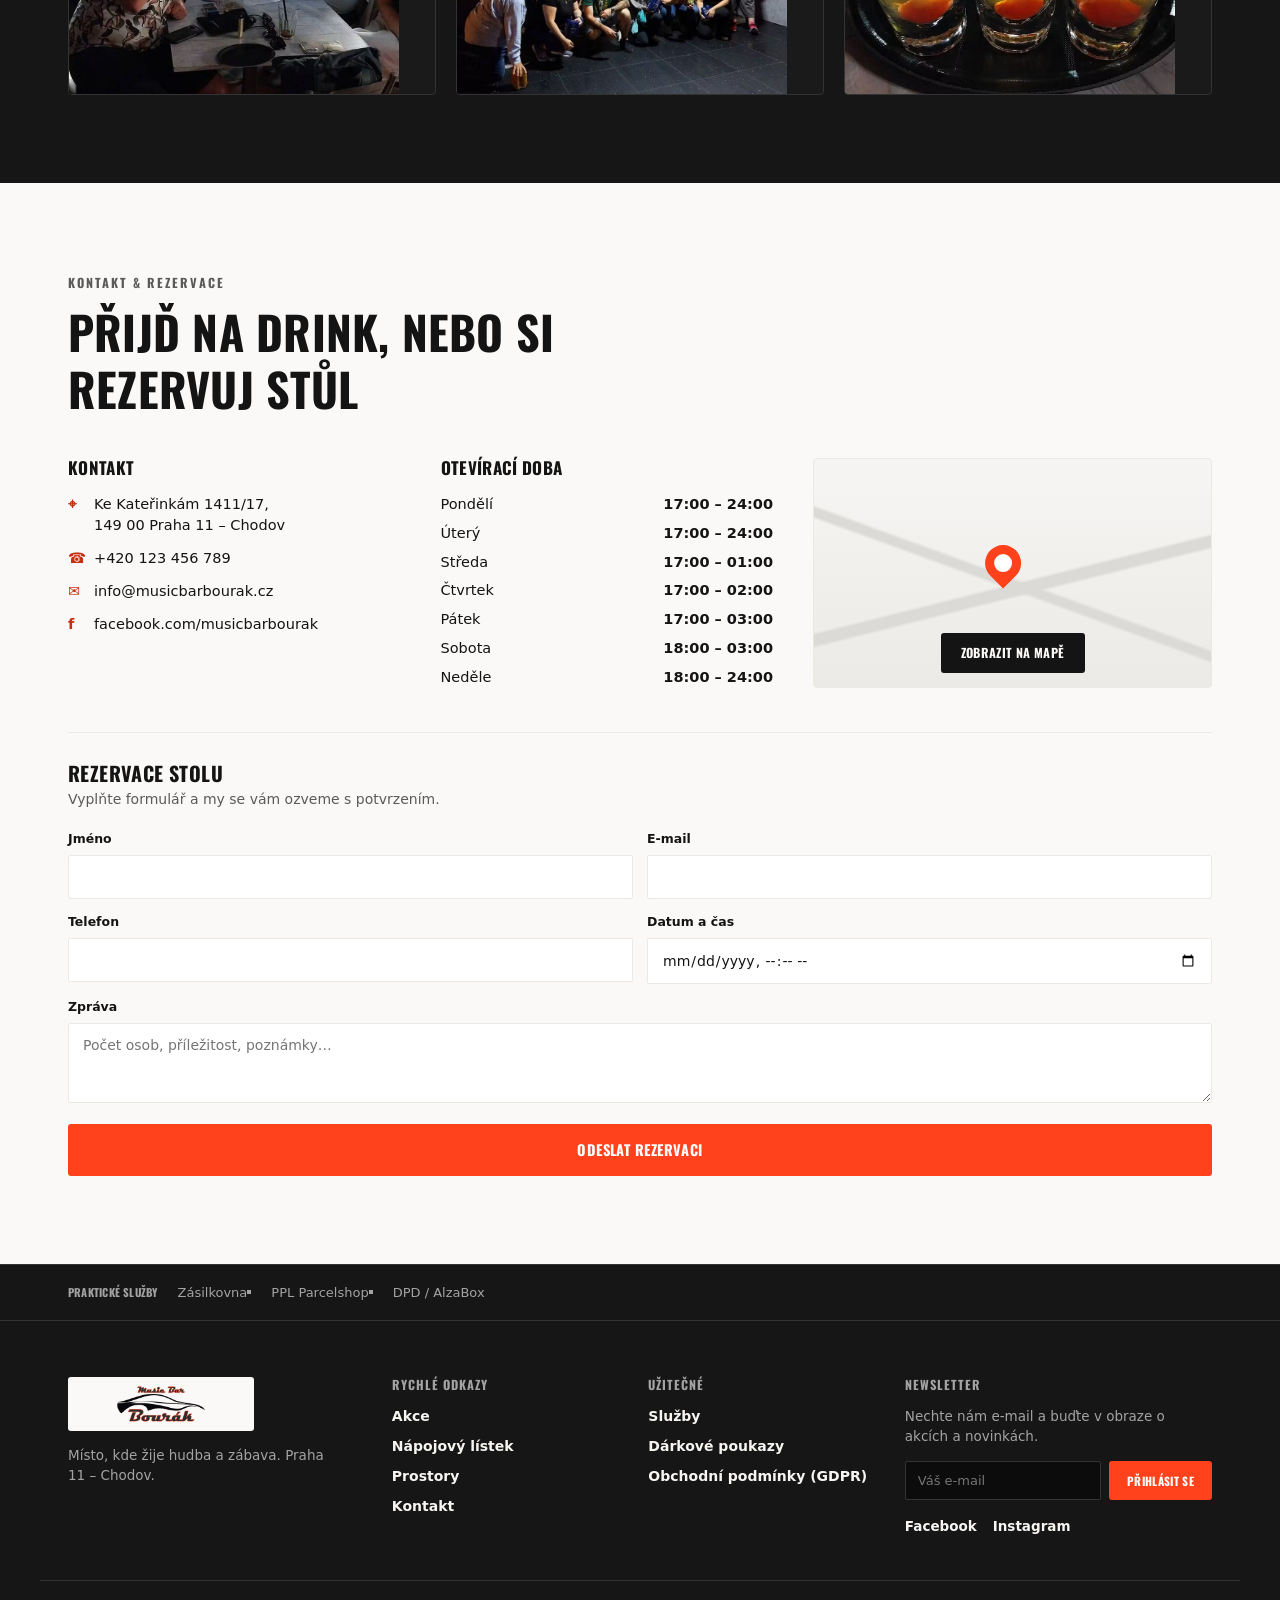
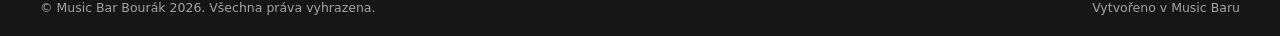
==== commit f2a5c8cd: "Third design pass: brand-driven refinement, less template, no sport Targeted visual/UX tuning on top" ====
--- a/index.html
+++ b/index.html
@@ -3,8 +3,8 @@
 <head>
 <meta charset="utf-8">
 <meta name="viewport" content="width=device-width, initial-scale=1, viewport-fit=cover">
-<title>Music Bar Bourák – hudba, zábava a sport</title>
-<meta name="description" content="Music Bar Bourák: pivo, drinky, chytrý kvíz, živá hudba, sportovní přenosy a soukromé akce. Praha 11 – Chodov.">
+<title>Music Bar Bourák – hudba, drinky a zábava v Praze 11</title>
+<meta name="description" content="Music Bar Bourák: pivo, drinky, chytrý kvíz, živá hudba a soukromé akce. Praha 11 – Chodov.">
 <link rel="stylesheet" href="assets/css/style.css">
 </head>
 <body>
@@ -19,13 +19,28 @@
       <a href="#akce">Akce</a>
       <a href="#napoje">Nápoje</a>
       <a href="#prostory">Prostory</a>
-      <a href="#sluzby">Služby</a>
       <a href="#kontakt">Kontakt</a>
     </nav>
     <div class="header-cta">
       <a class="btn btn-outline-dark" href="napoje.html">Nápojový lístek</a>
       <a class="btn btn-primary" href="#kontakt">Rezervace</a>
     </div>
+    <button class="nav-toggle" id="navToggle" type="button" aria-expanded="false" aria-controls="mobilePanel" aria-label="Otevřít menu">
+      <span></span><span></span><span></span>
+    </button>
+  </div>
+  <div class="mobile-panel" id="mobilePanel">
+    <div class="wrap mobile-panel-inner">
+      <a class="nav-link active" href="#uvod">Úvod</a>
+      <a class="nav-link" href="#akce">Akce</a>
+      <a class="nav-link" href="#napoje">Nápoje</a>
+      <a class="nav-link" href="#prostory">Prostory</a>
+      <a class="nav-link" href="#kontakt">Kontakt</a>
+      <div class="mobile-panel-cta">
+        <a class="btn btn-outline-dark" href="napoje.html">Lístek</a>
+        <a class="btn btn-primary" href="#kontakt">Rezervace</a>
+      </div>
+    </div>
   </div>
 </header>
 
@@ -33,21 +48,32 @@
 
   <!-- HERO -->
   <section class="hero">
+    <svg class="hero-car-motif" viewBox="0 0 240 100" fill="none" stroke-width="3" aria-hidden="true" focusable="false">
+      <path d="M10,72 L10,55 Q10,45 20,42 L54,42 Q66,20 92,18 L148,18 Q174,20 186,42 L220,42 Q230,45 230,58 L230,72"/>
+      <line x1="10" y1="72" x2="230" y2="72"/>
+      <circle cx="52" cy="74" r="15"/>
+      <circle cx="182" cy="74" r="15"/>
+      <line x1="66" y1="42" x2="80" y2="20"/>
+      <line x1="150" y1="20" x2="164" y2="42"/>
+    </svg>
     <div class="wrap hero-grid">
       <div class="hero-copy">
         <p class="eyebrow">Hudební bar &middot; Praha 11 – Chodov</p>
         <h1 class="display hero-title">Music Bar<br><span class="accent">Bourák</span></h1>
-        <p class="lead">Místo, kde žije hudba, zábava a sport. Pivo, drinky, chytrý kvíz, živé kapely a soukromé akce pod jednou střechou.</p>
+        <p class="lead">Místo, kde žije hudba a zábava. Pivo, drinky, chytrý kvíz, živé kapely a soukromé akce pod jednou střechou.</p>
         <ul class="feature-list">
           <li><span class="dot" aria-hidden="true"></span>Skvělé drinky &amp; pivo</li>
           <li><span class="dot" aria-hidden="true"></span>Chytrý kvíz</li>
           <li><span class="dot" aria-hidden="true"></span>Živé kapely a DJ</li>
-          <li><span class="dot" aria-hidden="true"></span>Sportovní přenosy</li>
           <li><span class="dot" aria-hidden="true"></span>Soukromé akce</li>
         </ul>
         <div class="hero-actions">
           <a class="btn btn-primary btn-lg" href="#kontakt">Rezervovat stůl</a>
-          <a class="btn btn-outline btn-lg" href="#akce">Aktuální akce</a>
+          <a class="btn btn-outline btn-lg" href="#akce">Co se děje</a>
+        </div>
+        <div class="hero-links">
+          <a class="link-arrow" href="napoje.html">Nápojový lístek →</a>
+          <a class="link-arrow" href="#akce-na-miru">Soukromé akce →</a>
         </div>
       </div>
       <div class="hero-visual">
@@ -57,7 +83,6 @@
         <div class="hero-photo-badge">
           <img src="assets/images/photos/shots-tray.jpg" alt="Signature shoty Bourák" width="900" height="1600" loading="lazy">
         </div>
-        <div class="hero-tag">🍺 Živě každý večer</div>
       </div>
     </div>
   </section>
@@ -67,7 +92,7 @@
     <div class="wrap">
       <div class="section-head">
         <p class="eyebrow">Co u nás najdeš</p>
-        <h2 class="display">Pivo. Drinky. Hudba. Zábava.</h2>
+        <h2 class="headline">Pivo. Drinky. Hudba. Zábava.</h2>
       </div>
       <div class="pillars">
         <a class="pillar pillar-photo" href="napoje.html" style="background-image:url('assets/images/photos/bar-counter.jpg')">
@@ -79,12 +104,8 @@
         <a class="pillar pillar-solid" href="#akce">
           <div class="pillar-body"><h3 class="cond">Chytrý kvíz</h3><p>Zábava, napětí a skvělé ceny.</p></div>
         </a>
-        <a class="pillar pillar-photo" href="#akce" style="background-image:url('assets/images/photos/quiz-crowd.jpg')">
+        <a class="pillar pillar-wide pillar-photo" href="#akce" style="background-image:url('assets/images/photos/quiz-crowd.jpg')">
           <div class="pillar-body"><h3 class="cond">Hudba &amp; párty</h3><p>Živé kapely, DJ i tanec do rána.</p></div>
-        </a>
-        <a class="pillar pillar-dark" href="#akce">
-          <div class="pillar-icon" aria-hidden="true">📺</div>
-          <div class="pillar-body"><h3 class="cond">Sportovní přenosy</h3><p>Velké zápasy na velkých obrazovkách.</p></div>
         </a>
         <a class="pillar pillar-photo" href="#komunita" style="background-image:url('assets/images/photos/quiz-winners.jpg')">
           <div class="pillar-body"><h3 class="cond">Soukromé akce</h3><p>Oslavy, firemní večírky a víc.</p></div>
@@ -99,7 +120,7 @@
       <div class="section-head section-head-row">
         <div>
           <p class="eyebrow">Program</p>
-          <h2 class="display">Co se děje tenhle týden</h2>
+          <h2 class="headline">Co se děje tenhle týden</h2>
         </div>
         <a class="link-arrow" href="https://www.facebook.com/musicbarbourak/" target="_blank" rel="noopener">Všechny akce na Facebooku →</a>
       </div>
@@ -128,12 +149,12 @@
         </article>
 
         <article class="event event-solid">
-          <div class="event-icon" aria-hidden="true">⚽</div>
-          <div class="event-date-badge"><span class="day">So</span><span class="cond">16:20</span></div>
+          <div class="event-icon" aria-hidden="true">🎯</div>
+          <div class="event-date-badge"><span class="day">So</span><span class="cond">16:00</span></div>
           <div class="event-body">
-            <span class="tag tag-sport">Sport</span>
-            <h3 class="cond">Sportovní přenos</h3>
-            <p>Velkoplošná projekce na baru.</p>
+            <span class="tag tag-akce">Turnaj</span>
+            <h3 class="cond">Šipkový turnaj</h3>
+            <p>Přijď si zahrát a poměř mušku s ostatními hosty.</p>
             <a class="link-arrow" href="#kontakt">Více info →</a>
           </div>
         </article>
@@ -158,7 +179,7 @@
   <section class="section section-light special" id="special">
     <div class="wrap">
       <div class="special-card">
-        <div class="special-media"><img src="assets/images/photos/shots-tray.jpg" alt="Bourák Signature Shot" loading="lazy" width="900" height="1600"></div>
+        <div class="special-media cut-lg"><img src="assets/images/photos/shots-tray.jpg" alt="Bourák Signature Shot" loading="lazy" width="900" height="1600"></div>
         <div class="special-body">
           <p class="eyebrow eyebrow-onlight">Speciál tohoto týdne</p>
           <h2 class="cond">Bourák Signature Shot</h2>
@@ -176,7 +197,7 @@
       <div class="section-head section-head-row">
         <div>
           <p class="eyebrow">Nápojový lístek</p>
-          <h2 class="display">Na co máš dnes chuť?</h2>
+          <h2 class="headline">Na co máš dnes chuť?</h2>
         </div>
         <a class="link-arrow" href="napoje.html">Zobrazit celý lístek →</a>
       </div>
@@ -190,42 +211,42 @@
 
       <div class="menu-grid">
         <div class="menu-card">
-          <div class="menu-card-head"><span class="menu-ico" aria-hidden="true">🍺</span><h3 class="cond">Piva</h3></div>
-          <ul>
-            <li><span>Radegast Ryze Hořká 0,5l</span><b>55 Kč</b></li>
-            <li><span>Staropramen Ležák 0,5l</span><b>55 Kč</b></li>
-            <li><span>Kozel Premium 0,5l</span><b>52 Kč</b></li>
-            <li><span>Birell (nealko) 0,5l</span><b>45 Kč</b></li>
+          <div class="menu-card-head"><h3 class="cond">Piva</h3></div>
+          <ul class="menu-list">
+            <li><span class="menu-name">Radegast Ryze Hořká 0,5l</span><span class="menu-leader" aria-hidden="true"></span><span class="menu-price">55 Kč</span></li>
+            <li><span class="menu-name">Staropramen Ležák 0,5l</span><span class="menu-leader" aria-hidden="true"></span><span class="menu-price">55 Kč</span></li>
+            <li><span class="menu-name">Kozel Premium 0,5l</span><span class="menu-leader" aria-hidden="true"></span><span class="menu-price">52 Kč</span></li>
+            <li><span class="menu-name">Birell (nealko) 0,5l</span><span class="menu-leader" aria-hidden="true"></span><span class="menu-price">45 Kč</span></li>
           </ul>
           <a class="link-arrow" href="napoje.html#piva">Více piv →</a>
         </div>
         <div class="menu-card">
-          <div class="menu-card-head"><span class="menu-ico" aria-hidden="true">🍹</span><h3 class="cond">Koktejly</h3></div>
-          <ul>
-            <li><span>Bourák Mojito</span><b>169 Kč</b></li>
-            <li><span>Bourák Sunset</span><b>169 Kč</b></li>
-            <li><span>Cuba Libre</span><b>149 Kč</b></li>
-            <li><span>Moscow Mule</span><b>159 Kč</b></li>
+          <div class="menu-card-head"><h3 class="cond">Koktejly</h3></div>
+          <ul class="menu-list">
+            <li><span class="menu-name">Bourák Mojito</span><span class="menu-leader" aria-hidden="true"></span><span class="menu-price">169 Kč</span></li>
+            <li><span class="menu-name">Bourák Sunset</span><span class="menu-leader" aria-hidden="true"></span><span class="menu-price">169 Kč</span></li>
+            <li><span class="menu-name">Cuba Libre</span><span class="menu-leader" aria-hidden="true"></span><span class="menu-price">149 Kč</span></li>
+            <li><span class="menu-name">Moscow Mule</span><span class="menu-leader" aria-hidden="true"></span><span class="menu-price">159 Kč</span></li>
           </ul>
           <a class="link-arrow" href="napoje.html#koktejly">Více drinků →</a>
         </div>
         <div class="menu-card">
-          <div class="menu-card-head"><span class="menu-ico" aria-hidden="true">🥃</span><h3 class="cond">Destiláty</h3></div>
-          <ul>
-            <li><span>Captain Morgan 0,04l</span><b>149 Kč</b></li>
-            <li><span>Jack Daniel's 0,04l</span><b>149 Kč</b></li>
-            <li><span>Beefeater Gin 0,04l</span><b>139 Kč</b></li>
-            <li><span>Hendrick's Gin 0,04l</span><b>159 Kč</b></li>
+          <div class="menu-card-head"><h3 class="cond">Destiláty</h3></div>
+          <ul class="menu-list">
+            <li><span class="menu-name">Captain Morgan 0,04l</span><span class="menu-leader" aria-hidden="true"></span><span class="menu-price">149 Kč</span></li>
+            <li><span class="menu-name">Jack Daniel's 0,04l</span><span class="menu-leader" aria-hidden="true"></span><span class="menu-price">149 Kč</span></li>
+            <li><span class="menu-name">Beefeater Gin 0,04l</span><span class="menu-leader" aria-hidden="true"></span><span class="menu-price">139 Kč</span></li>
+            <li><span class="menu-name">Hendrick's Gin 0,04l</span><span class="menu-leader" aria-hidden="true"></span><span class="menu-price">159 Kč</span></li>
           </ul>
           <a class="link-arrow" href="napoje.html#rum">Více destilátů →</a>
         </div>
         <div class="menu-card">
-          <div class="menu-card-head"><span class="menu-ico" aria-hidden="true">🥤</span><h3 class="cond">Nealko</h3></div>
-          <ul>
-            <li><span>Domácí limonáda 0,4l</span><b>69 Kč</b></li>
-            <li><span>Red Bull 0,25l</span><b>79 Kč</b></li>
-            <li><span>Cappy džus 0,2l</span><b>45 Kč</b></li>
-            <li><span>Aquila voda 0,33l</span><b>39 Kč</b></li>
+          <div class="menu-card-head"><h3 class="cond">Nealko</h3></div>
+          <ul class="menu-list">
+            <li><span class="menu-name">Domácí limonáda 0,4l</span><span class="menu-leader" aria-hidden="true"></span><span class="menu-price">69 Kč</span></li>
+            <li><span class="menu-name">Red Bull 0,25l</span><span class="menu-leader" aria-hidden="true"></span><span class="menu-price">79 Kč</span></li>
+            <li><span class="menu-name">Cappy džus 0,2l</span><span class="menu-leader" aria-hidden="true"></span><span class="menu-price">45 Kč</span></li>
+            <li><span class="menu-name">Aquila voda 0,33l</span><span class="menu-leader" aria-hidden="true"></span><span class="menu-price">39 Kč</span></li>
           </ul>
           <a class="link-arrow" href="napoje.html#nealko">Více nealka →</a>
         </div>
@@ -244,7 +265,7 @@
   <!-- SOUKROMÉ AKCE CTA (tmavý akcentní pás) -->
   <section class="section" id="akce-na-miru">
     <div class="wrap">
-      <div class="cta-banner">
+      <div class="cta-banner cut-lg">
         <div>
           <p class="eyebrow eyebrow-onlight">Soukromé akce</p>
           <h2 class="cond">Chceš uspořádat vlastní akci?</h2>
@@ -260,10 +281,10 @@
     <div class="wrap">
       <div class="section-head">
         <p class="eyebrow">Prostory &amp; zážitky</p>
-        <h2 class="display">Nahlédni k nám dovnitř</h2>
+        <h2 class="headline">Nahlédni k nám dovnitř</h2>
       </div>
       <div class="mosaic">
-        <figure class="mosaic-tile mosaic-big">
+        <figure class="mosaic-tile mosaic-big cut-lg">
           <img src="assets/images/photos/bar-counter.jpg" alt="Bar a výčep Music Bar Bourák" loading="lazy" width="900" height="1600">
           <figcaption><span class="cond">Bar &amp; atmosféra</span></figcaption>
         </figure>
@@ -296,25 +317,26 @@
     <div class="wrap">
       <div class="section-head section-head-row">
         <div>
-          <p class="eyebrow">Komunita</p>
-          <h2 class="display">Zeď z Facebooku</h2>
+          <p class="eyebrow">Co je u nás nového</p>
+          <h2 class="headline">Novinky z Bouráku</h2>
+          <p class="komunita-note">Připravujeme živé propojení s Facebookem — zatím ukázka toho, co tu brzy uvidíte.</p>
         </div>
         <a class="link-arrow" href="https://www.facebook.com/musicbarbourak/" target="_blank" rel="noopener">Sledovat na Facebooku →</a>
       </div>
       <div class="wall">
         <article class="wall-post">
           <div class="wall-head"><span class="wall-avatar cond">MB</span><div><b>Music Bar Bourák</b><span>před 2 dny</span></div></div>
-          <p>Díky všem za parádní kvíz! Bylo narváno až do poslední otázky 🧠</p>
+          <p>Díky všem za parádní kvíz! Bylo narváno až do poslední otázky.</p>
           <img src="assets/images/photos/quiz-crowd.jpg" alt="" loading="lazy" width="900" height="1600">
         </article>
         <article class="wall-post">
           <div class="wall-head"><span class="wall-avatar cond">MB</span><div><b>Music Bar Bourák</b><span>před 4 dny</span></div></div>
-          <p>Gratulujeme vítězům a díky všem, kdo dorazili! Příště zase v plné sestavě 🏆</p>
+          <p>Gratulujeme vítězům a díky všem, kdo dorazili! Příště zase v plné sestavě.</p>
           <img src="assets/images/photos/quiz-winners.jpg" alt="" loading="lazy" width="1080" height="608">
         </article>
         <article class="wall-post">
           <div class="wall-head"><span class="wall-avatar cond">MB</span><div><b>Music Bar Bourák</b><span>před týdnem</span></div></div>
-          <p>Nový drink na baru — pojďte ochutnat, než dojde 🍹</p>
+          <p>Nový drink na baru — pojďte ochutnat, než dojde.</p>
           <img src="assets/images/photos/shots-tray.jpg" alt="" loading="lazy" width="900" height="1600">
         </article>
       </div>
@@ -326,7 +348,7 @@
     <div class="wrap">
       <div class="section-head">
         <p class="eyebrow">Kontakt &amp; rezervace</p>
-        <h2 class="display">Přijď na drink, nebo si rezervuj stůl</h2>
+        <h2 class="headline">Přijď na drink, nebo si rezervuj stůl</h2>
       </div>
 
       <div class="contact-grid">
@@ -394,11 +416,9 @@
     <div class="wrap services-strip-inner">
       <span class="services-strip-label cond">Praktické služby</span>
       <div class="services-strip-list">
-        <span>📦 Zásilkovna</span>
-        <span>📮 PPL Parcelshop</span>
-        <span>🚚 DPD / AlzaBox</span>
-        <span>📺 Sportovní přenosy</span>
-        <span>🗓️ Rezervace akcí</span>
+        <span>Zásilkovna</span>
+        <span>PPL Parcelshop</span>
+        <span>DPD / AlzaBox</span>
       </div>
     </div>
   </section>
@@ -411,7 +431,7 @@
       <a class="logo-plate" href="#uvod" aria-label="Music Bar Bourák">
         <img src="assets/images/logo.webp" alt="Music Bar Bourák" width="180" height="43" loading="lazy">
       </a>
-      <p class="tagline">Místo, kde žije hudba, zábava a sport. Praha 11 – Chodov.</p>
+      <p class="tagline">Místo, kde žije hudba a zábava. Praha 11 – Chodov.</p>
     </div>
     <div>
       <h4 class="cond">Rychlé odkazy</h4>
@@ -437,15 +457,10 @@
   </div>
   <div class="wrap footer-bottom">
     <span>© Music Bar Bourák 2026. Všechna práva vyhrazena.</span>
-    <span>Vytvořeno s ❤ v Music Baru</span>
+    <span>Vytvořeno v Music Baru</span>
   </div>
 </footer>
 
-<nav class="mobile-nav" aria-label="Mobilní navigace">
-  <a class="active" href="#akce"><span aria-hidden="true">🗓️</span>Akce</a>
-  <a href="#napoje"><span aria-hidden="true">🍹</span>Nápoje</a>
-  <a href="#prostory"><span aria-hidden="true">🖼️</span>Prostory</a>
-  <a href="#kontakt"><span aria-hidden="true">⌖</span>Kontakt</a>
-</nav>
+<script src="assets/js/main.js"></script>
 </body>
 </html>
--- a/assets/css/style.css
+++ b/assets/css/style.css
@@ -38,22 +38,22 @@
 
 /* ============ Tokens ============ */
 :root {
-  --bg:#150f0b;
-  --bg-soft:#1c1510;
-  --bg-alt:#241a13;
-  --surface:#251b14;
-  --line:#3c2c20;
-  --cream:#f3ead9;
-  --cream-2:#e9dcc4;
-  --ink:#1c140f;
-  --paper:#f6efe4;
-  --muted:#bba996;
-  --muted-ink:#6e5c4a;
+  --bg:#0c0c0c;
+  --bg-soft:#161616;
+  --bg-alt:#1f1f1f;
+  --surface:#1a1a1a;
+  --line:#333333;
+  --cream:#faf9f7;
+  --cream-2:#ece9e4;
+  --ink:#141414;
+  --paper:#f7f5f2;
+  --muted:#a3a3a3;
+  --muted-ink:#5a5a5a;
   --orange:#ff421c;
   --orange-2:#ff6a3d;
   --orange-deep:#c72f10;
-  --radius-lg:22px;
-  --radius-md:16px;
+  --radius-lg:6px;
+  --radius-md:4px;
   --maxw:1200px;
 }
 * { box-sizing:border-box; }
@@ -94,18 +94,31 @@
   font-family:'Anton', Impact, sans-serif;
   text-transform:uppercase;
   letter-spacing:.005em;
-  line-height:1.05;
+  line-height:1.2;
   font-weight:400;
   margin:0;
 }
+.headline {
+  font-family:'Oswald', Impact, sans-serif;
+  text-transform:uppercase;
+  letter-spacing:.005em;
+  line-height:1.25;
+  font-weight:700;
+  margin:0;
+}
 .cond {
   font-family:'Oswald', Impact, sans-serif;
   text-transform:uppercase;
   letter-spacing:.02em;
   font-weight:700;
-  line-height:1.15;
+  line-height:1.2;
   margin:0;
 }
+/* ============ Angular cut accents (brand shape language) ============ */
+.cut { clip-path: polygon(0 0, calc(100% - 18px) 0, 100% 18px, 100% 100%, 0 100%); }
+.cut-lg { clip-path: polygon(0 0, calc(100% - 40px) 0, 100% 40px, 100% 100%, 0 100%); }
+.cut-both { clip-path: polygon(20px 0, 100% 0, 100% calc(100% - 20px), calc(100% - 20px) 100%, 0 100%, 0 20px); }
+
 .sr-only {
   position:absolute; width:1px; height:1px; padding:0; margin:-1px;
   overflow:hidden; clip:rect(0,0,0,0); white-space:nowrap; border:0;
@@ -130,6 +143,7 @@
   max-width:none;
 }
 .section-head h2 { font-size:clamp(30px,3.6vw,46px); }
+.komunita-note { margin:12px 0 0; font-size:13.5px; color:var(--muted); max-width:420px; }
 .eyebrow {
   display:inline-flex;
   align-items:center;
@@ -160,7 +174,7 @@
   gap:8px;
   height:52px;
   padding:0 26px;
-  border-radius:12px;
+  border-radius:3px;
   font-family:'Oswald', sans-serif;
   font-size:14.5px;
   font-weight:700;
@@ -173,9 +187,9 @@
 .btn-lg { height:58px; padding:0 32px; font-size:15.5px; }
 .btn-primary { background:var(--orange); color:#fff; }
 .btn-primary:hover { background:var(--orange-deep); }
-.btn-outline { background:transparent; color:var(--paper); border-color:rgba(246,239,228,.35); }
+.btn-outline { background:transparent; color:var(--paper); border-color:rgba(247,245,242,.35); }
 .btn-outline:hover { border-color:var(--paper); }
-.btn-outline-dark { background:transparent; color:var(--ink); border-color:rgba(28,20,15,.3); }
+.btn-outline-dark { background:transparent; color:var(--ink); border-color:rgba(20,20,20,.3); }
 .btn-outline-dark:hover { border-color:var(--orange-deep); color:var(--orange-deep); }
 .btn-light { background:var(--cream); color:var(--ink); }
 .btn-light:hover { background:#fff; }
@@ -191,7 +205,7 @@
   display:inline-flex;
   align-items:center;
   background:var(--cream);
-  border-radius:12px;
+  border-radius:3px;
   padding:8px 14px;
   line-height:0;
   flex-shrink:0;
@@ -203,7 +217,7 @@
   position:sticky;
   top:0;
   z-index:50;
-  background:rgba(247,240,227,.94);
+  background:rgba(250,249,247,.92);
   backdrop-filter:blur(14px);
   border-bottom:1px solid var(--cream-2);
 }
@@ -229,21 +243,70 @@
 .header-cta { display:flex; gap:10px; flex-shrink:0; }
 .header-cta .btn { height:44px; padding:0 18px; font-size:12.5px; white-space:nowrap; }
 
+/* ============ Mobile nav toggle + panel ============ */
+.nav-toggle {
+  display:none;
+  flex-direction:column;
+  justify-content:center;
+  align-items:flex-end;
+  gap:5px;
+  width:38px; height:38px;
+  margin-left:auto;
+  background:none; border:0; padding:0; cursor:pointer; flex-shrink:0;
+}
+.nav-toggle span { display:block; width:24px; height:2px; background:var(--ink); transition:transform .2s ease, opacity .2s ease, width .2s ease; }
+.nav-toggle[aria-expanded="true"] span:nth-child(1) { transform:translateY(7px) rotate(45deg); width:24px; }
+.nav-toggle[aria-expanded="true"] span:nth-child(2) { opacity:0; }
+.nav-toggle[aria-expanded="true"] span:nth-child(3) { transform:translateY(-7px) rotate(-45deg); width:24px; }
+.mobile-panel { display:none; border-top:1px solid var(--cream-2); background:var(--cream); }
+.mobile-panel.is-open { display:block; }
+.mobile-panel-inner { padding:10px 0 24px; display:flex; flex-direction:column; }
+.mobile-panel .nav-link {
+  padding:14px 2px;
+  font-family:'Oswald', sans-serif;
+  font-weight:600;
+  font-size:15px;
+  text-transform:uppercase;
+  letter-spacing:.02em;
+  color:var(--ink);
+  border-bottom:1px solid var(--cream-2);
+}
+.mobile-panel .nav-link.active { color:var(--orange-deep); }
+.mobile-panel-cta { display:flex; gap:10px; margin-top:18px; }
+.mobile-panel-cta .btn { flex:1; }
+
 /* ============ Hero ============ */
 .hero {
-  padding:56px 0 76px;
+  padding:52px 0 0;
   background:
-    radial-gradient(circle at 18% 10%, rgba(255,66,28,.16), transparent 45%),
+    radial-gradient(circle at 15% 8%, rgba(255,66,28,.18), transparent 45%),
     var(--bg);
   border-bottom:1px solid var(--line);
   overflow:hidden;
+  position:relative;
+}
+.hero-car-motif {
+  position:absolute;
+  right:-4%;
+  bottom:-6%;
+  width:46%;
+  min-width:420px;
+  height:auto;
+  opacity:.07;
+  pointer-events:none;
+  z-index:0;
+  stroke:var(--orange);
+  stroke-linecap:round;
+  stroke-linejoin:round;
 }
 .hero-grid {
   display:grid;
   grid-template-columns:1.05fr .95fr;
-  gap:56px;
-  align-items:center;
-}
+  gap:0;
+  position:relative;
+  z-index:2;
+}
+.hero-copy { padding-bottom:64px; }
 .hero-title {
   font-size:clamp(52px,7vw,92px);
   line-height:1.3;
@@ -271,47 +334,39 @@
   letter-spacing:.02em;
 }
 .feature-list li { display:flex; align-items:center; gap:8px; }
-.feature-list .dot { width:8px; height:8px; border-radius:50%; background:var(--orange); flex:0 0 auto; }
-.hero-actions { display:flex; gap:16px; margin-top:34px; flex-wrap:wrap; }
+.feature-list .dot { width:8px; height:8px; background:var(--orange); flex:0 0 auto; }
+.hero-actions { display:flex; gap:14px; margin-top:34px; flex-wrap:wrap; }
+.hero-links { display:flex; gap:26px; margin-top:22px; flex-wrap:wrap; }
+.hero-links .link-arrow { color:var(--paper); }
+.hero-links .link-arrow:hover { color:var(--orange); }
 .hero-visual { position:relative; }
 .hero-photo {
   position:relative;
-  border-radius:var(--radius-lg);
   overflow:hidden;
-  aspect-ratio:4/5;
-  border:1px solid var(--line);
-  box-shadow:0 30px 60px -20px rgba(0,0,0,.6);
+  height:100%;
+  min-height:420px;
+  clip-path: polygon(7% 0, 100% 0, 100% 100%, 0 100%, 0 9%);
+  box-shadow:0 30px 60px -20px rgba(0,0,0,.7);
 }
 .hero-photo img { width:100%; height:100%; object-fit:cover; object-position:center 30%; }
 .hero-photo::after {
   content:"";
   position:absolute; inset:0;
-  background:linear-gradient(to top, rgba(10,7,5,.55), transparent 45%);
+  background:linear-gradient(to top, rgba(8,8,8,.65), transparent 42%);
 }
 .hero-photo-badge {
   position:absolute;
-  left:-28px;
-  bottom:-28px;
-  width:34%;
+  left:-6%;
+  bottom:36px;
+  width:38%;
   aspect-ratio:1;
-  border-radius:50%;
   overflow:hidden;
-  border:5px solid var(--bg);
+  border:4px solid var(--bg);
   outline:2px solid var(--orange);
+  clip-path: polygon(0 0, 100% 0, 100% 78%, 78% 100%, 0 100%);
   box-shadow:0 18px 34px rgba(0,0,0,.5);
 }
 .hero-photo-badge img { width:100%; height:100%; object-fit:cover; object-position:center 35%; }
-.hero-tag {
-  position:absolute;
-  top:18px; right:18px;
-  background:rgba(21,15,11,.85);
-  border:1px solid rgba(255,255,255,.14);
-  border-radius:30px;
-  padding:8px 16px;
-  font-family:'Oswald', sans-serif;
-  font-size:12.5px;
-  font-weight:700;
-}
 
 /* ============ Pilíře ============ */
 .pillars {
@@ -319,14 +374,15 @@
   grid-template-columns:repeat(3,1fr);
   gap:14px;
 }
+.pillar-wide { grid-column:span 2; }
 .pillar {
   position:relative;
-  border-radius:var(--radius-md);
+  clip-path: polygon(0 0, calc(100% - 22px) 0, 100% 22px, 100% 100%, 0 100%);
   overflow:hidden;
-  min-height:230px;
+  min-height:250px;
   display:flex;
   align-items:flex-end;
-  padding:22px;
+  padding:24px;
 }
 .pillar::before {
   content:"";
@@ -343,26 +399,13 @@
 .pillar-photo::after {
   content:"";
   position:absolute; inset:0;
-  background:linear-gradient(to top, rgba(9,6,4,.92) 15%, rgba(9,6,4,.15) 70%);
+  background:linear-gradient(to top, rgba(8,8,8,.92) 15%, rgba(8,8,8,.15) 70%);
 }
 .pillar-solid { background:linear-gradient(155deg, var(--orange), var(--orange-deep)); }
-.pillar-dark {
-  background:
-    repeating-linear-gradient(-45deg, rgba(255,255,255,.03) 0 12px, transparent 12px 24px),
-    var(--bg-alt);
-}
-.pillar-body, .pillar-icon { position:relative; z-index:2; }
-.pillar-icon {
-  position:absolute; top:20px; left:20px; z-index:2;
-  width:40px; height:40px;
-  border-radius:50%;
-  background:rgba(246,239,228,.12);
-  display:flex; align-items:center; justify-content:center;
-  font-size:18px;
-  filter:grayscale(1) brightness(1.5);
-}
-.pillar h3 { font-size:20px; margin:0 0 4px; color:#fff; }
-.pillar p { margin:0; font-size:13.5px; color:rgba(246,239,228,.85); }
+.pillar-body { position:relative; z-index:2; }
+.pillar h3 { font-size:24px; margin:0 0 4px; color:#fff; }
+.pillar-wide h3 { font-size:32px; }
+.pillar p { margin:0; font-size:13.5px; color:rgba(247,245,242,.85); }
 .pillar-solid p { color:rgba(255,255,255,.92); }
 .pillar:hover { transform:translateY(-3px); transition:transform .2s ease; }
 
@@ -402,7 +445,7 @@
   z-index:2;
   background:var(--orange);
   color:#fff;
-  border-radius:10px;
+  border-radius:2px;
   padding:6px 12px;
   display:flex;
   flex-direction:column;
@@ -422,12 +465,12 @@
   text-transform:uppercase;
   letter-spacing:.04em;
   padding:4px 11px;
-  border-radius:20px;
+  border-radius:2px;
   color:#fff;
 }
 .tag-kviz { background:#e0a400; color:#231600; }
 .tag-hudba { background:var(--orange); }
-.tag-sport { background:#2f7a4f; }
+.tag-akce { background:#3d6e5c; }
 .event h3 { font-size:18px; margin:2px 0 0; }
 .event p { margin:0; font-size:13.5px; color:var(--muted); line-height:1.45; }
 .event .link-arrow { margin-top:4px; }
@@ -444,7 +487,7 @@
 .special-media { position:relative; min-height:280px; border-radius:var(--radius-lg); overflow:hidden; }
 .special-media img { width:100%; height:100%; object-fit:cover; position:absolute; inset:0; }
 .special-body { padding:12px 0; display:flex; flex-direction:column; justify-content:center; }
-.special-body h2 { font-size:32px; line-height:1.1; margin:0 0 12px; }
+.special-body h2 { font-size:32px; line-height:1.2; margin:0 0 12px; }
 .special-body p { margin:0 0 20px; color:var(--muted-ink); font-size:15px; line-height:1.5; max-width:420px; }
 .special-price { font-family:'Anton', sans-serif; font-size:34px; color:var(--orange-deep); margin-bottom:20px; }
 .special-price span { font-family:'Oswald', sans-serif; font-size:13px; color:var(--muted-ink); text-transform:uppercase; margin-left:6px; }
@@ -454,25 +497,36 @@
 .menu-grid {
   display:grid;
   grid-template-columns:repeat(4,1fr);
+  gap:34px 40px;
+  margin-bottom:30px;
+}
+.menu-card {
+  display:flex;
+  flex-direction:column;
   gap:16px;
-  margin-bottom:26px;
-}
-.menu-card {
-  display:flex;
-  flex-direction:column;
-  gap:14px;
-}
-.menu-card-head { display:flex; align-items:center; gap:10px; }
-.menu-ico { font-size:22px; filter:grayscale(1) brightness(.6); }
-.menu-card h3 { font-size:15px; }
-.menu-card ul { list-style:none; margin:0; padding:0; display:grid; gap:9px; flex:1; }
-.menu-card li {
-  display:flex; justify-content:space-between; gap:10px;
-  font-size:13.5px;
-  border-bottom:1px dashed var(--cream-2);
-  padding-bottom:8px;
-}
-.menu-card li b { color:var(--orange-deep); font-weight:700; white-space:nowrap; }
+}
+.menu-card-head { border-bottom:2px solid var(--ink); padding-bottom:10px; }
+.menu-card h3 { font-size:14.5px; letter-spacing:.08em; }
+
+/* ============ Editorial menu list (shared: homepage preview + napoje.html) ============ */
+.menu-list { list-style:none; margin:0; padding:0; display:grid; gap:0; flex:1; }
+.menu-list li {
+  display:flex;
+  align-items:baseline;
+  gap:6px;
+  padding:11px 0;
+  border-bottom:1px solid var(--line);
+}
+.menu-list li:last-child { border-bottom:none; }
+.menu-name { font-family:'Oswald', sans-serif; font-weight:500; font-size:15px; letter-spacing:.01em; color:var(--paper); }
+.menu-name small { display:block; font-family:Inter, sans-serif; font-weight:400; text-transform:none; letter-spacing:0; color:var(--muted); font-size:12px; margin-top:3px; }
+.menu-leader { flex:1 1 auto; min-width:14px; border-bottom:1px dotted var(--line); margin:0 0 5px; }
+.menu-price { font-family:'Oswald', sans-serif; font-weight:600; color:var(--orange); white-space:nowrap; font-size:14px; }
+.section-light .menu-list li { border-bottom-color:var(--cream-2); }
+.section-light .menu-name { color:var(--ink); }
+.section-light .menu-name small { color:var(--muted-ink); }
+.section-light .menu-leader { border-bottom-color:var(--cream-2); }
+.section-light .menu-price { color:var(--orange-deep); }
 
 /* ============ Brand ticker ============ */
 .brands {
@@ -523,7 +577,7 @@
 .mosaic-tile figcaption {
   position:absolute; left:0; right:0; bottom:0; z-index:2;
   padding:16px 18px;
-  background:linear-gradient(to top, rgba(9,6,4,.85), transparent 75%);
+  background:linear-gradient(to top, rgba(8,8,8,.85), transparent 75%);
 }
 .mosaic-tile figcaption .cond { font-size:14px; color:#fff; }
 .mosaic-icon {
@@ -538,7 +592,7 @@
 .mosaic-icon .icon-badge {
   width:44px; height:44px;
   border-radius:50%;
-  background:rgba(28,20,15,.06);
+  background:rgba(20,20,20,.06);
   display:flex; align-items:center; justify-content:center;
   font-size:20px;
   filter:grayscale(1) brightness(.7);
@@ -557,7 +611,7 @@
   flex-wrap:wrap;
 }
 .cta-banner .eyebrow { color:#fff; }
-.cta-banner h2 { font-size:28px; line-height:1.15; color:#fff; margin:2px 0 12px; }
+.cta-banner h2 { font-size:28px; line-height:1.25; color:#fff; margin:2px 0 12px; }
 .cta-banner p { margin:0; color:rgba(255,255,255,.9); font-size:15px; line-height:1.5; max-width:440px; }
 
 /* ============ Wall / Facebook ============ */
@@ -585,12 +639,12 @@
 .map-box {
   position:relative;
   min-height:150px;
-  border-radius:14px;
+  border-radius:4px;
   border:1px solid var(--cream-2);
   background:
-    linear-gradient(20deg, transparent 45%, #e2d6c6 46% 48%, transparent 49%),
-    linear-gradient(-14deg, transparent 42%, #e2d6c6 43% 46%, transparent 47%),
-    linear-gradient(#f4ede4,#ece1d3);
+    linear-gradient(20deg, transparent 45%, #dcdad6 46% 48%, transparent 49%),
+    linear-gradient(-14deg, transparent 42%, #dcdad6 43% 46%, transparent 47%),
+    linear-gradient(#f6f5f3,#eceae7);
   display:flex; align-items:center; justify-content:center;
 }
 .pin { width:36px; height:36px; border-radius:50% 50% 50% 0; background:var(--orange); transform:rotate(-45deg) translateY(-14px); }
@@ -603,7 +657,7 @@
 .field-full { grid-column:1/-1; }
 .reserve-form label { display:block; margin-bottom:6px; font-size:12.5px; font-weight:700; }
 .reserve-form input, .reserve-form textarea {
-  width:100%; padding:13px 14px; border:1px solid var(--cream-2); border-radius:10px;
+  width:100%; padding:13px 14px; border:1px solid var(--cream-2); border-radius:2px;
   background:#fff; font-family:inherit; font-size:14px; color:var(--ink);
 }
 .reserve-form input:focus, .reserve-form textarea:focus { outline:2px solid var(--orange); outline-offset:1px; }
@@ -613,7 +667,9 @@
 .services-strip { border-top:1px solid var(--line); background:var(--bg-soft); padding:18px 0; }
 .services-strip-inner { display:flex; align-items:center; gap:20px; flex-wrap:wrap; }
 .services-strip-label { font-size:11px; color:var(--muted); flex:0 0 auto; }
-.services-strip-list { display:flex; gap:22px; flex-wrap:wrap; font-size:13px; color:var(--muted); }
+.services-strip-list { display:flex; gap:0; flex-wrap:wrap; font-size:13px; color:var(--muted); }
+.services-strip-list span + span { position:relative; padding-left:24px; }
+.services-strip-list span + span::before { content:""; position:absolute; left:0; top:50%; width:4px; height:4px; background:var(--muted); transform:translateY(-50%); }
 
 /* ============ Footer ============ */
 .footer { background:var(--bg-soft); border-top:1px solid var(--line); padding:56px 0 0; }
@@ -625,7 +681,7 @@
 .footer li a:hover { color:var(--orange); }
 .newsletter-form { display:flex; gap:8px; margin-top:14px; }
 .newsletter-form input {
-  flex:1; min-width:0; padding:11px 12px; border-radius:10px;
+  flex:1; min-width:0; padding:11px 12px; border-radius:2px;
   border:1px solid var(--line); background:var(--bg); color:var(--paper); font-family:inherit; font-size:13px;
 }
 .newsletter-form .btn { height:auto; padding:0 16px; font-size:11.5px; }
@@ -638,19 +694,19 @@
   color:var(--muted); font-size:12.5px;
 }
 
-/* ============ Mobile nav ============ */
-.mobile-nav { display:none; }
-
 /* ============ Responsive ============ */
 @media (max-width:980px) {
   .header-inner { gap:16px; }
   .nav { gap:16px; font-size:12.5px; }
   .header-cta .btn { padding:0 14px; }
   .hero-grid { grid-template-columns:1fr; gap:40px; }
+  .hero-copy { padding-bottom:0; }
   .hero-visual { order:-1; }
-  .hero-photo { aspect-ratio:16/10; }
+  .hero-photo { height:auto; aspect-ratio:16/10; min-height:0; clip-path: polygon(0 0, 100% 0, 100% 100%, 0 100%, 0 6%); }
   .hero-photo-badge { width:38%; left:-16px; bottom:-16px; }
+  .hero-car-motif { width:64%; min-width:0; opacity:.06; }
   .pillars { grid-template-columns:repeat(2,1fr); }
+  .pillar-wide { grid-column:span 1; }
   .events { grid-template-columns:repeat(2,1fr); }
   .event-wide { grid-column:span 2; flex-direction:column; }
   .event-wide .event-media { flex:0 0 auto; aspect-ratio:16/9; }
@@ -671,15 +727,15 @@
   .section { padding:56px 0; }
   .header-inner { height:70px; }
   .nav { display:none; }
-  .header-cta .btn-outline-dark { display:none; }
-  .header-cta .btn { height:42px; padding:0 16px; font-size:12px; }
+  .header-cta { display:none; }
+  .nav-toggle { display:flex; }
   .logo-plate img { height:32px; }
   .logo-link img { height:36px; }
   .hero { padding:32px 0 44px; }
   .hero-title { font-size:52px; }
   .lead { font-size:16px; }
   .hero-actions .btn { flex:1 1 auto; }
-  .section-head h2 { font-size:26px; line-height:1.15; }
+  .section-head h2 { font-size:26px; line-height:1.25; }
   .pillars { grid-template-columns:1fr; }
   .pillar { min-height:190px; }
   .events { grid-template-columns:1fr; }
@@ -698,16 +754,4 @@
   .newsletter-form { flex-direction:column; align-items:stretch; }
   .newsletter-form .btn { padding:12px 16px; }
   .services-strip-inner { flex-direction:column; align-items:flex-start; gap:10px; }
-  body { padding-bottom:96px; }
-  .mobile-nav {
-    position:fixed; left:12px; right:12px; bottom:12px; z-index:80;
-    display:grid; grid-template-columns:repeat(4,1fr); gap:6px;
-    padding:10px; border-radius:20px;
-    background:rgba(10,7,5,.96);
-    border:1px solid var(--line);
-    box-shadow:0 18px 34px rgba(0,0,0,.4);
-  }
-  .mobile-nav a { display:grid; place-items:center; gap:3px; color:var(--muted); font-family:'Oswald',sans-serif; font-size:11.5px; font-weight:700; padding:5px 0; }
-  .mobile-nav a.active { color:var(--orange); }
-  .mobile-nav span { font-size:19px; }
-}
+}
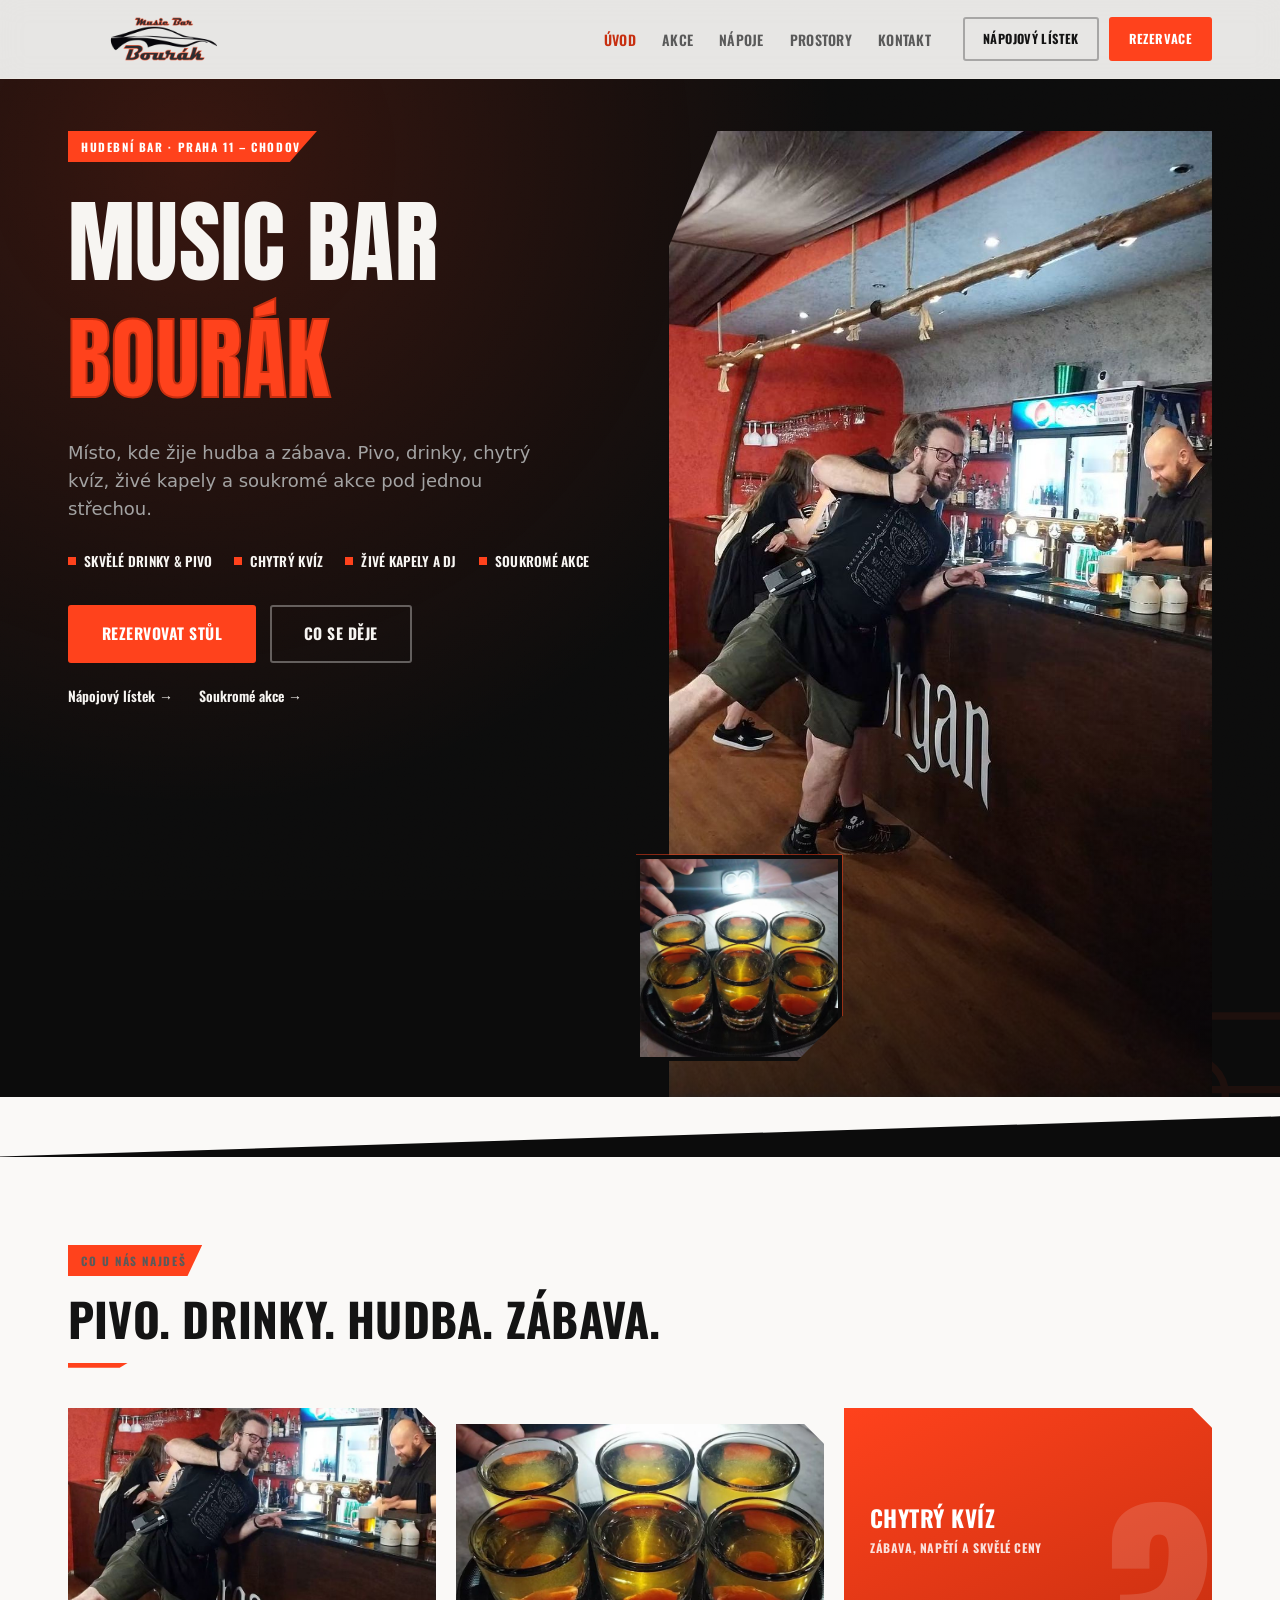
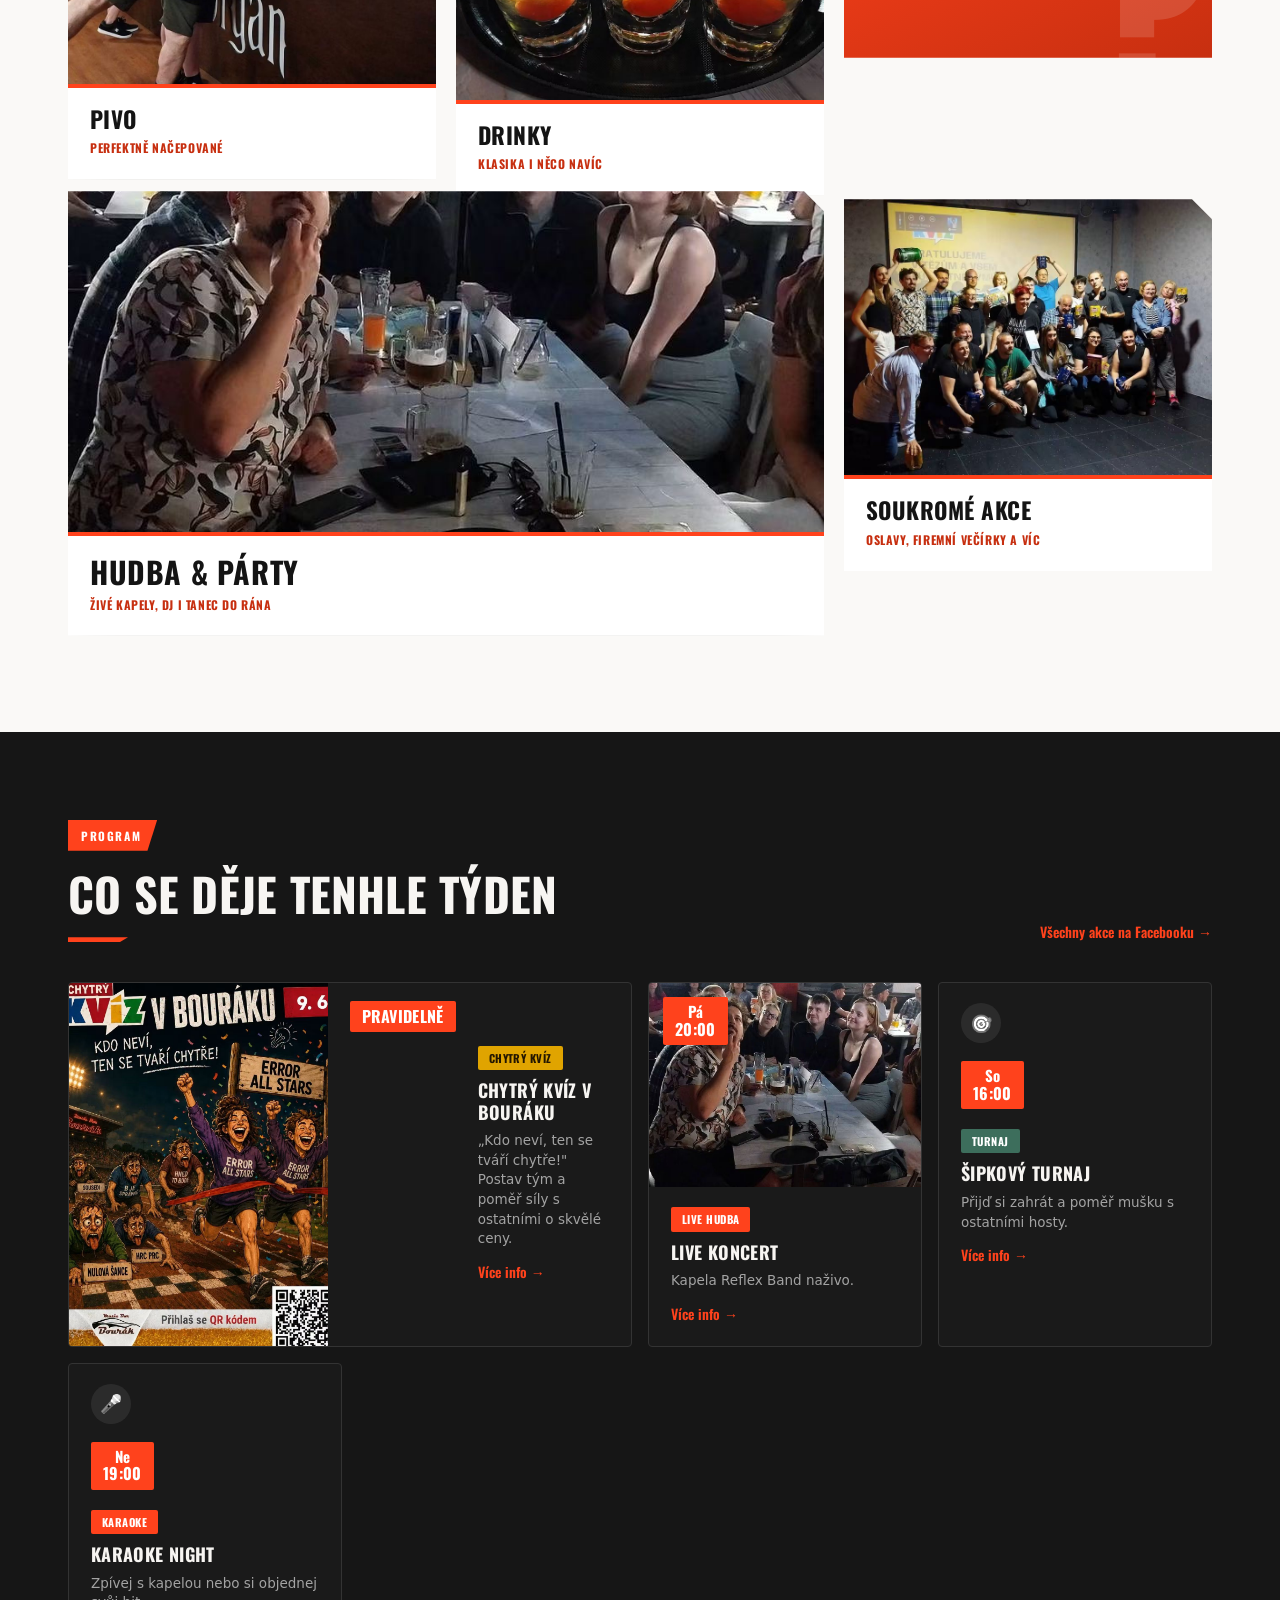
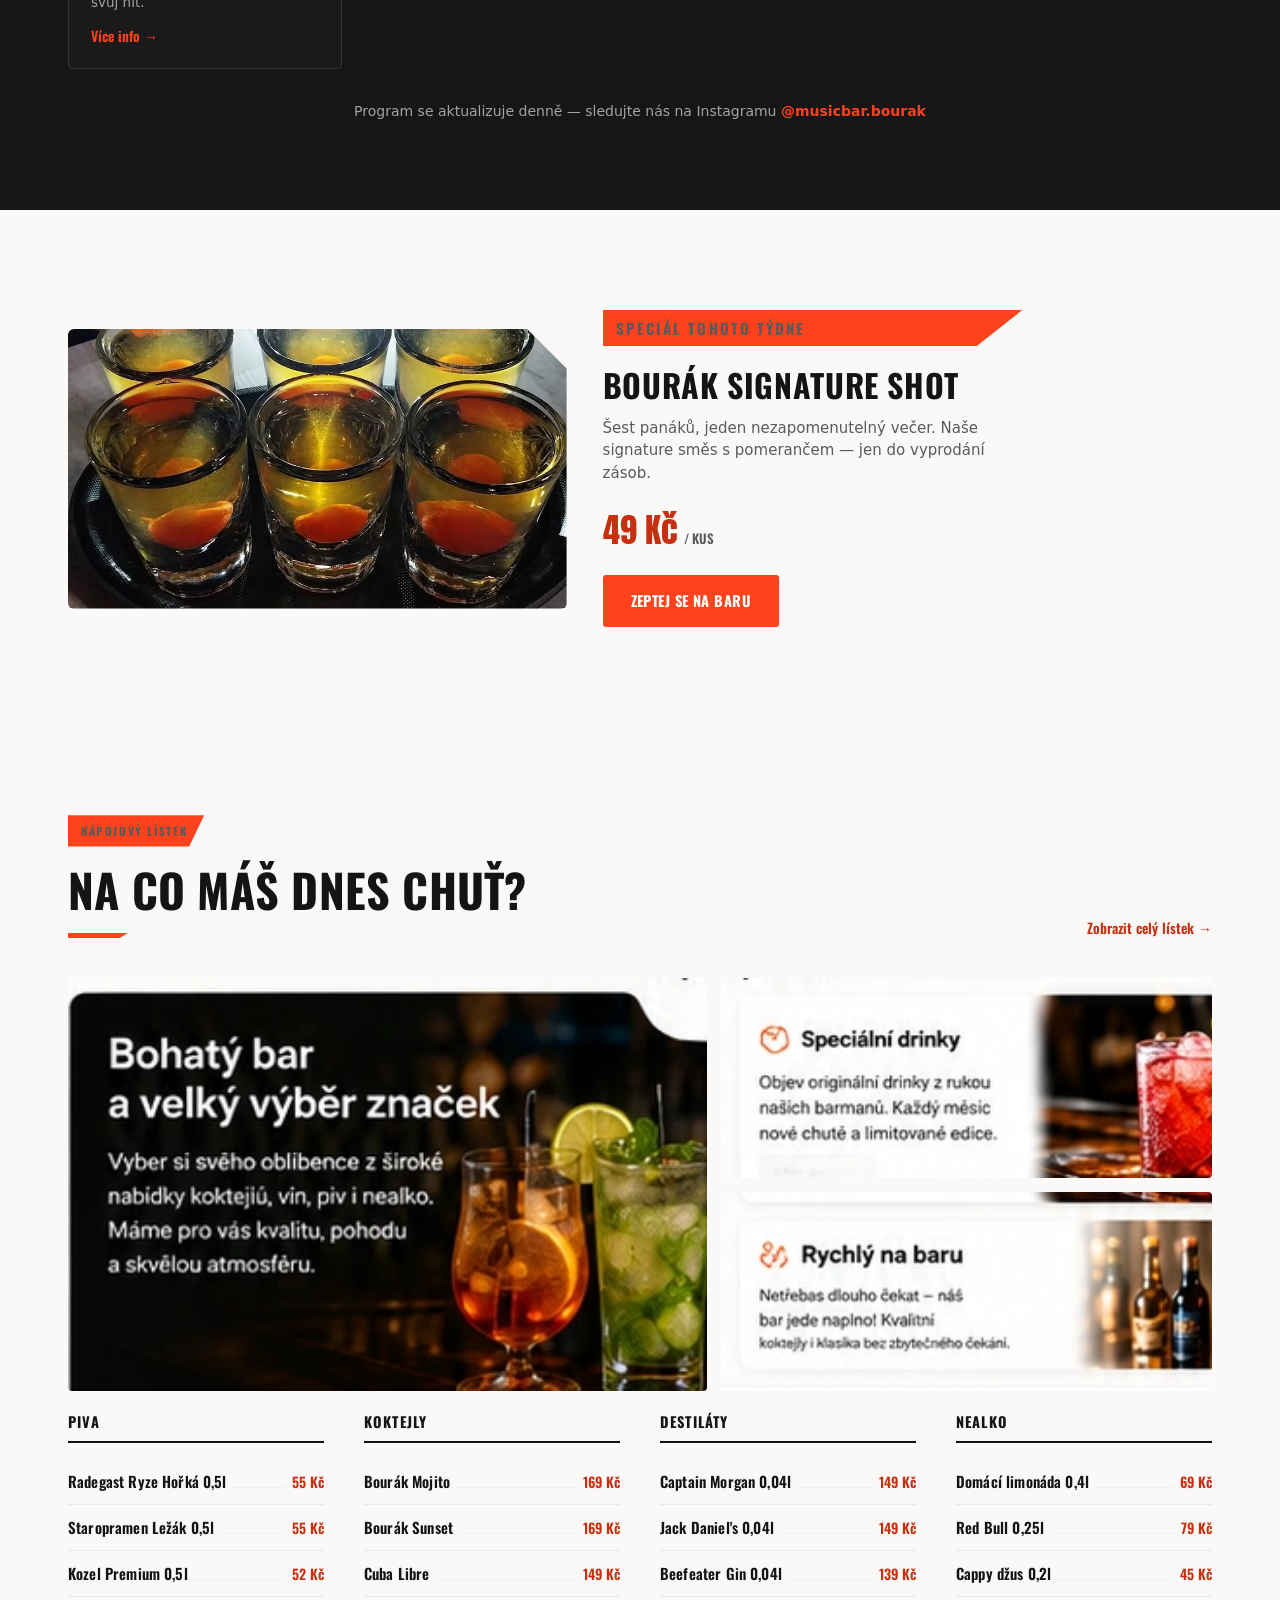
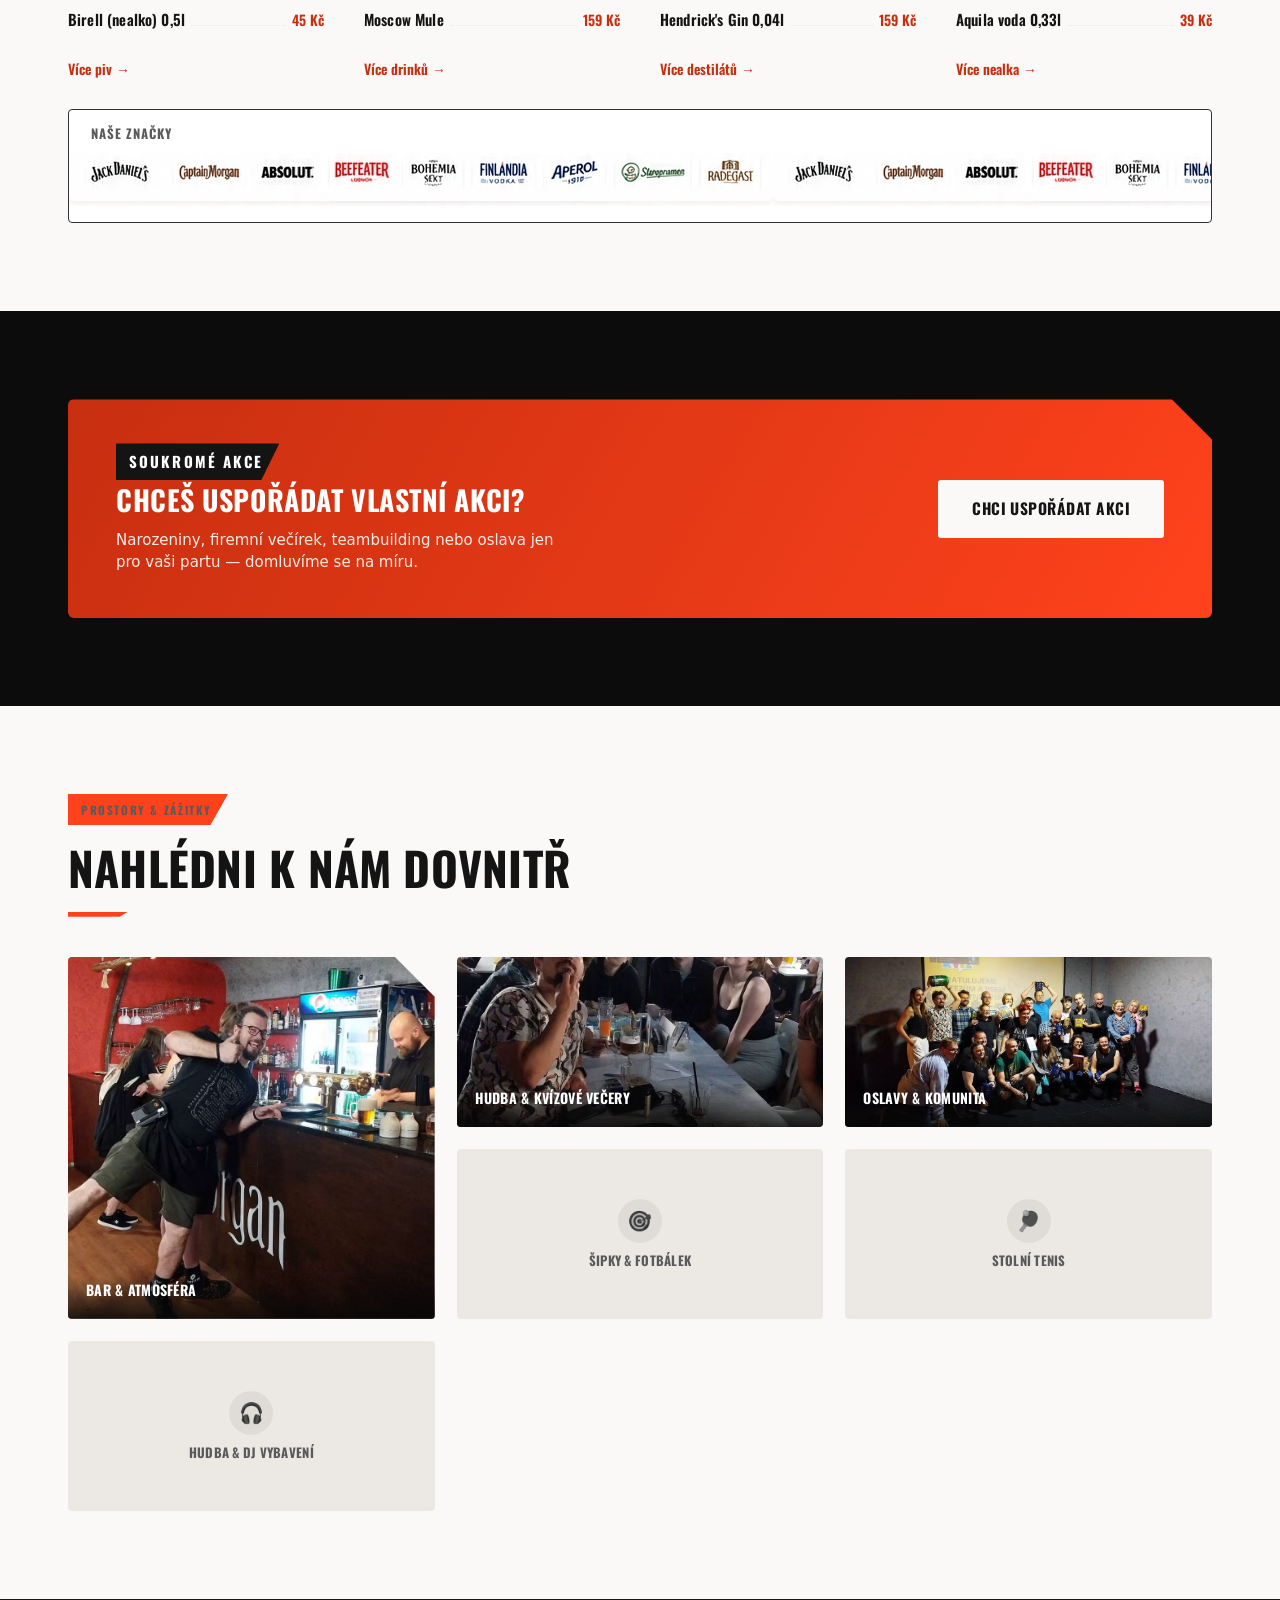
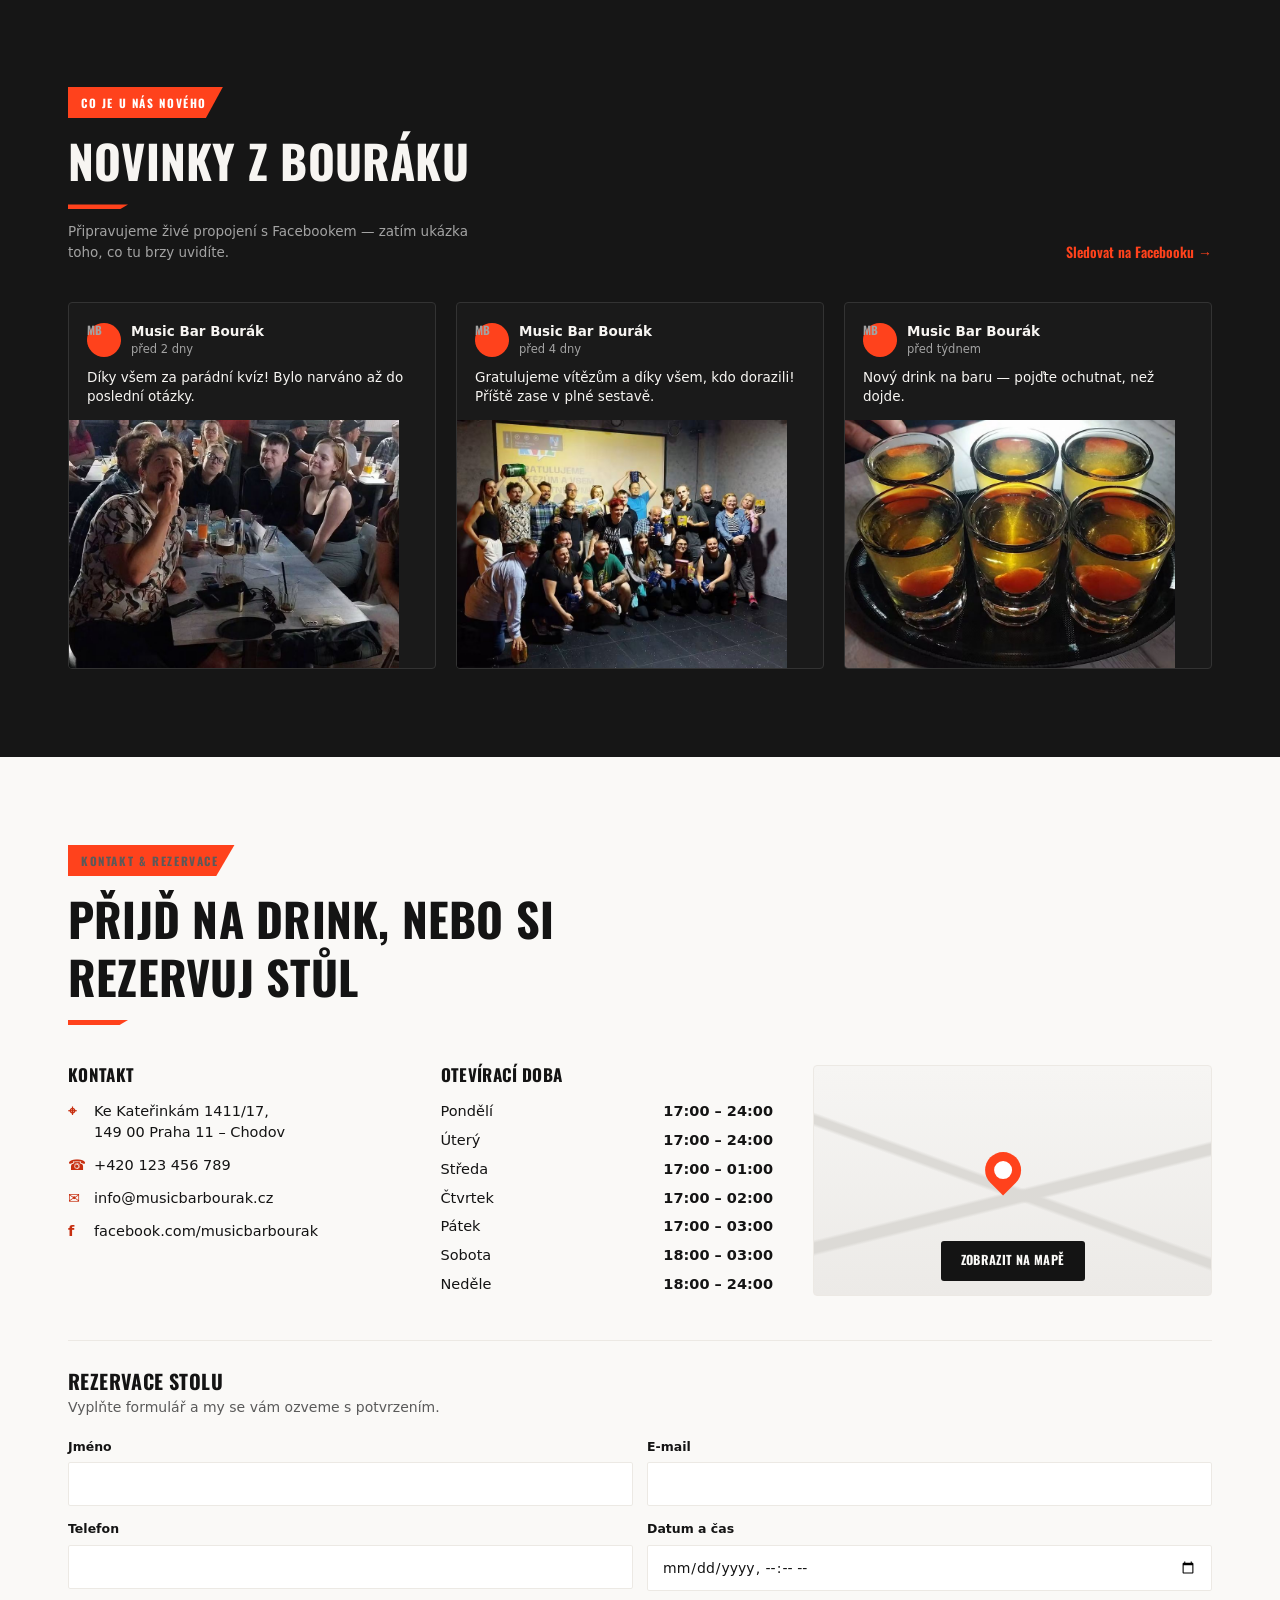
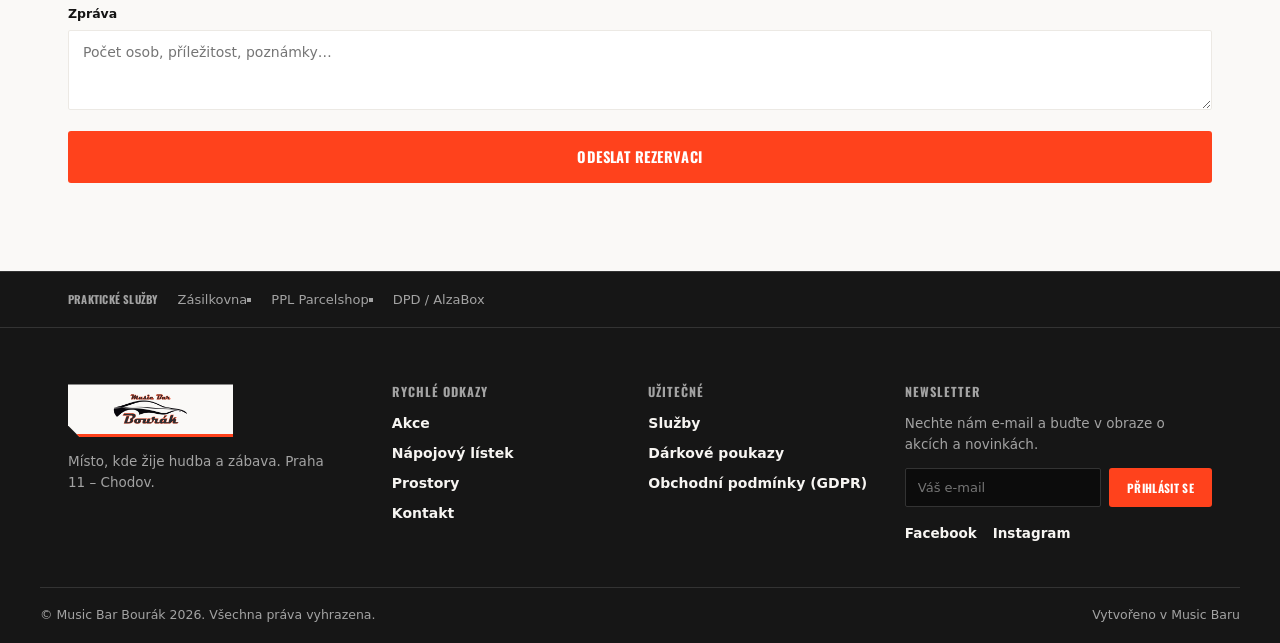
==== commit 27c7b99e: "Fourth design pass: brand-poster pillars, skewed section seam, eyebrow tags, cleaner footer logo - R" ====
--- a/index.html
+++ b/index.html
@@ -87,6 +87,8 @@
     </div>
   </section>
 
+  <div class="skew-seam" aria-hidden="true"></div>
+
   <!-- PILÍŘE BOURÁKU -->
   <section class="section section-light" id="pilire">
     <div class="wrap">
@@ -95,20 +97,24 @@
         <h2 class="headline">Pivo. Drinky. Hudba. Zábava.</h2>
       </div>
       <div class="pillars">
-        <a class="pillar pillar-photo" href="napoje.html" style="background-image:url('assets/images/photos/bar-counter.jpg')">
-          <div class="pillar-body"><h3 class="cond">Pivo</h3><p>Perfektně načepované.</p></div>
+        <a class="pillar-card" href="napoje.html">
+          <div class="pillar-media"><img src="assets/images/photos/bar-counter.jpg" alt="Pivo v Bouráku" loading="lazy" width="900" height="675"></div>
+          <div class="pillar-label"><h3 class="cond">Pivo</h3><p>Perfektně načepované</p></div>
         </a>
-        <a class="pillar pillar-photo" href="napoje.html" style="background-image:url('assets/images/photos/shots-tray.jpg')">
-          <div class="pillar-body"><h3 class="cond">Drinky</h3><p>Klasika i něco navíc.</p></div>
+        <a class="pillar-card" href="napoje.html">
+          <div class="pillar-media"><img src="assets/images/photos/shots-tray.jpg" alt="Drinky v Bouráku" loading="lazy" width="900" height="675"></div>
+          <div class="pillar-label"><h3 class="cond">Drinky</h3><p>Klasika i něco navíc</p></div>
         </a>
-        <a class="pillar pillar-solid" href="#akce">
-          <div class="pillar-body"><h3 class="cond">Chytrý kvíz</h3><p>Zábava, napětí a skvělé ceny.</p></div>
+        <a class="pillar-card pillar-card--accent" href="#akce">
+          <div class="pillar-label pillar-label--accent"><h3 class="cond">Chytrý kvíz</h3><p>Zábava, napětí a skvělé ceny</p></div>
         </a>
-        <a class="pillar pillar-wide pillar-photo" href="#akce" style="background-image:url('assets/images/photos/quiz-crowd.jpg')">
-          <div class="pillar-body"><h3 class="cond">Hudba &amp; párty</h3><p>Živé kapely, DJ i tanec do rána.</p></div>
+        <a class="pillar-card pillar-card--wide" href="#akce">
+          <div class="pillar-media"><img src="assets/images/photos/quiz-crowd.jpg" alt="Hudba a párty v Bouráku" loading="lazy" width="1400" height="630"></div>
+          <div class="pillar-label"><h3 class="cond">Hudba &amp; párty</h3><p>Živé kapely, DJ i tanec do rána</p></div>
         </a>
-        <a class="pillar pillar-photo" href="#komunita" style="background-image:url('assets/images/photos/quiz-winners.jpg')">
-          <div class="pillar-body"><h3 class="cond">Soukromé akce</h3><p>Oslavy, firemní večírky a víc.</p></div>
+        <a class="pillar-card" href="#komunita">
+          <div class="pillar-media"><img src="assets/images/photos/quiz-winners.jpg" alt="Soukromé akce v Bouráku" loading="lazy" width="900" height="675"></div>
+          <div class="pillar-label"><h3 class="cond">Soukromé akce</h3><p>Oslavy, firemní večírky a víc</p></div>
         </a>
       </div>
     </div>
@@ -181,7 +187,7 @@
       <div class="special-card">
         <div class="special-media cut-lg"><img src="assets/images/photos/shots-tray.jpg" alt="Bourák Signature Shot" loading="lazy" width="900" height="1600"></div>
         <div class="special-body">
-          <p class="eyebrow eyebrow-onlight">Speciál tohoto týdne</p>
+          <p class="eyebrow">Speciál tohoto týdne</p>
           <h2 class="cond">Bourák Signature Shot</h2>
           <p>Šest panáků, jeden nezapomenutelný večer. Naše signature směs s pomerančem — jen do vyprodání zásob.</p>
           <div class="special-price">49 Kč<span>/ kus</span></div>
--- a/assets/css/style.css
+++ b/assets/css/style.css
@@ -61,8 +61,10 @@
   scroll-behavior:smooth;
   scroll-padding-top:96px;
 }
+html { overflow-x:hidden; }
 body {
   margin:0;
+  overflow-x:hidden;
   background:var(--bg);
   color:var(--paper);
   font-family:Inter, ui-sans-serif, system-ui, -apple-system, BlinkMacSystemFont, "Segoe UI", Arial, sans-serif;
@@ -129,7 +131,6 @@
   background:var(--cream);
   color:var(--ink);
 }
-.section-light .eyebrow { color:var(--orange-deep); }
 .section-light .section-head p { color:var(--muted-ink); }
 .section-light .link-arrow { color:var(--orange-deep); }
 .section-light .link-arrow:hover { color:var(--orange); }
@@ -142,21 +143,30 @@
   flex-wrap:wrap;
   max-width:none;
 }
-.section-head h2 { font-size:clamp(30px,3.6vw,46px); }
+.section-head h2 { font-size:clamp(30px,3.6vw,46px); position:relative; padding-bottom:20px; }
+.section-head h2::after {
+  content:"";
+  position:absolute; left:0; bottom:0;
+  width:60px; height:5px;
+  background:var(--orange);
+  clip-path: polygon(0 0, 100% 0, 86% 100%, 0 100%);
+}
 .komunita-note { margin:12px 0 0; font-size:13.5px; color:var(--muted); max-width:420px; }
 .eyebrow {
   display:inline-flex;
   align-items:center;
-  gap:8px;
   font-family:'Oswald', sans-serif;
-  font-size:12.5px;
+  font-size:11.5px;
   font-weight:700;
-  letter-spacing:.16em;
-  text-transform:uppercase;
-  color:var(--orange);
-  margin:0 0 10px;
-}
-.eyebrow-onlight { color:var(--orange); }
+  letter-spacing:.14em;
+  text-transform:uppercase;
+  color:#fff;
+  background:var(--orange);
+  padding:7px 16px 7px 13px;
+  clip-path: polygon(0 0, 100% 0, 89% 100%, 0 100%);
+  margin:0 0 14px;
+}
+.eyebrow-onlight { background:var(--ink); color:#fff; }
 .link-arrow {
   font-family:'Oswald', sans-serif;
   font-weight:600;
@@ -200,17 +210,18 @@
 .logo-link { display:inline-flex; align-items:center; flex-shrink:0; }
 .logo-link img { height:46px; width:auto; flex-shrink:0; }
 
-/* ============ Logo plate (boxed, for dark footer) ============ */
+/* ============ Logo plate (cut ticket, for dark footer) ============ */
 .logo-plate {
   display:inline-flex;
   align-items:center;
   background:var(--cream);
-  border-radius:3px;
-  padding:8px 14px;
+  padding:9px 16px;
+  clip-path: polygon(0 0, 100% 0, 100% 100%, 12px 100%, 0 calc(100% - 12px));
+  border-bottom:3px solid var(--orange);
   line-height:0;
   flex-shrink:0;
 }
-.logo-plate img { height:38px; width:auto; flex-shrink:0; }
+.logo-plate img { height:32px; width:auto; flex-shrink:0; }
 
 /* ============ Header ============ */
 .header {
@@ -281,9 +292,26 @@
   background:
     radial-gradient(circle at 15% 8%, rgba(255,66,28,.18), transparent 45%),
     var(--bg);
-  border-bottom:1px solid var(--line);
   overflow:hidden;
   position:relative;
+}
+/* Skewed seam: diagonal cut from dark hero into the light section that follows */
+.skew-seam {
+  position:relative;
+  height:60px;
+  background:var(--bg);
+  overflow:hidden;
+  z-index:3;
+}
+.skew-seam::before {
+  content:"";
+  position:absolute;
+  left:-6%; right:-6%; bottom:-2px;
+  height:130%;
+  background:var(--cream);
+  box-shadow:0 -4px 0 var(--orange);
+  transform:skewY(-1.8deg);
+  transform-origin:bottom left;
 }
 .hero-car-motif {
   position:absolute;
@@ -345,7 +373,7 @@
   overflow:hidden;
   height:100%;
   min-height:420px;
-  clip-path: polygon(7% 0, 100% 0, 100% 100%, 0 100%, 0 9%);
+  clip-path: polygon(9% 0, 100% 0, 100% 100%, 0 100%, 0 12%);
   box-shadow:0 30px 60px -20px rgba(0,0,0,.7);
 }
 .hero-photo img { width:100%; height:100%; object-fit:cover; object-position:center 30%; }
@@ -368,46 +396,64 @@
 }
 .hero-photo-badge img { width:100%; height:100%; object-fit:cover; object-position:center 35%; }
 
-/* ============ Pilíře ============ */
+/* ============ Pilíře (plakátové karty á la brand grafika) ============ */
 .pillars {
   display:grid;
   grid-template-columns:repeat(3,1fr);
-  gap:14px;
-}
-.pillar-wide { grid-column:span 2; }
-.pillar {
-  position:relative;
-  clip-path: polygon(0 0, calc(100% - 22px) 0, 100% 22px, 100% 100%, 0 100%);
+  gap:20px;
+  align-items:start;
+}
+.pillar-card--wide { grid-column:span 2; }
+.pillar-card {
+  position:relative;
+  display:flex;
+  flex-direction:column;
+  background:#fff;
+  clip-path: polygon(0 0, calc(100% - 20px) 0, 100% 20px, 100% 100%, 0 100%);
   overflow:hidden;
+  box-shadow:0 18px 34px -22px rgba(20,20,20,.35);
+  transition:transform .2s ease;
+}
+.pillar-card:hover { transform:translateY(-4px); }
+.pillar-media { position:relative; aspect-ratio:4/3; overflow:hidden; background:var(--bg-alt); }
+.pillar-card--wide .pillar-media { aspect-ratio:20/9; }
+.pillar-media img { width:100%; height:100%; object-fit:cover; }
+.pillar-label { position:relative; padding:18px 22px 22px; border-top:4px solid var(--orange); }
+.pillar-label h3 { font-size:23px; color:var(--ink); margin:0 0 6px; }
+.pillar-card--wide .pillar-label h3 { font-size:30px; }
+.pillar-label p {
+  margin:0;
+  font-family:'Oswald', sans-serif;
+  font-size:12px;
+  font-weight:700;
+  letter-spacing:.05em;
+  text-transform:uppercase;
+  color:var(--orange-deep);
+}
+.pillar-card--accent {
+  background:linear-gradient(155deg, var(--orange), var(--orange-deep));
+  justify-content:center;
   min-height:250px;
-  display:flex;
-  align-items:flex-end;
-  padding:24px;
-}
-.pillar::before {
-  content:"";
-  position:absolute; top:0; left:0; right:0; height:5px;
-  background:var(--orange);
-  z-index:2;
-}
-.pillar-photo {
-  background-color:var(--bg-alt);
-  background-size:cover;
-  background-position:center;
-  background-repeat:no-repeat;
-}
-.pillar-photo::after {
-  content:"";
-  position:absolute; inset:0;
-  background:linear-gradient(to top, rgba(8,8,8,.92) 15%, rgba(8,8,8,.15) 70%);
-}
-.pillar-solid { background:linear-gradient(155deg, var(--orange), var(--orange-deep)); }
-.pillar-body { position:relative; z-index:2; }
-.pillar h3 { font-size:24px; margin:0 0 4px; color:#fff; }
-.pillar-wide h3 { font-size:32px; }
-.pillar p { margin:0; font-size:13.5px; color:rgba(247,245,242,.85); }
-.pillar-solid p { color:rgba(255,255,255,.92); }
-.pillar:hover { transform:translateY(-3px); transition:transform .2s ease; }
+}
+.pillar-card--accent::before {
+  content:"?";
+  position:absolute; right:2px; bottom:-42px;
+  font-family:'Anton', sans-serif;
+  font-size:210px;
+  line-height:1;
+  color:rgba(255,255,255,.14);
+  pointer-events:none;
+}
+.pillar-label--accent { border-top:none; padding:26px 26px 30px; position:relative; z-index:2; }
+.pillar-label--accent h3 { color:#fff; }
+.pillar-label--accent p { color:rgba(255,255,255,.85); }
+/* Lehká nepravidelnost — plakátový rozhoz karet na desktopu */
+@media (min-width:981px) {
+  .pillar-card:nth-child(2) { transform:translateY(16px); }
+  .pillar-card:nth-child(2):hover { transform:translateY(12px); }
+  .pillar-card:nth-child(4) { transform:translateY(-8px); }
+  .pillar-card:nth-child(4):hover { transform:translateY(-12px); }
+}
 
 /* ============ Akce / Events ============ */
 .events {
@@ -706,7 +752,8 @@
   .hero-photo-badge { width:38%; left:-16px; bottom:-16px; }
   .hero-car-motif { width:64%; min-width:0; opacity:.06; }
   .pillars { grid-template-columns:repeat(2,1fr); }
-  .pillar-wide { grid-column:span 1; }
+  .pillar-card--wide { grid-column:span 2; }
+  .pillar-card--wide .pillar-media { aspect-ratio:20/9; }
   .events { grid-template-columns:repeat(2,1fr); }
   .event-wide { grid-column:span 2; flex-direction:column; }
   .event-wide .event-media { flex:0 0 auto; aspect-ratio:16/9; }
@@ -729,7 +776,7 @@
   .nav { display:none; }
   .header-cta { display:none; }
   .nav-toggle { display:flex; }
-  .logo-plate img { height:32px; }
+  .logo-plate img { height:26px; }
   .logo-link img { height:36px; }
   .hero { padding:32px 0 44px; }
   .hero-title { font-size:52px; }
@@ -737,7 +784,8 @@
   .hero-actions .btn { flex:1 1 auto; }
   .section-head h2 { font-size:26px; line-height:1.25; }
   .pillars { grid-template-columns:1fr; }
-  .pillar { min-height:190px; }
+  .pillar-card--wide { grid-column:span 1; }
+  .pillar-card--wide .pillar-media { aspect-ratio:4/3; }
   .events { grid-template-columns:1fr; }
   .event-wide { grid-column:span 1; }
   .special-body { padding:26px; }
